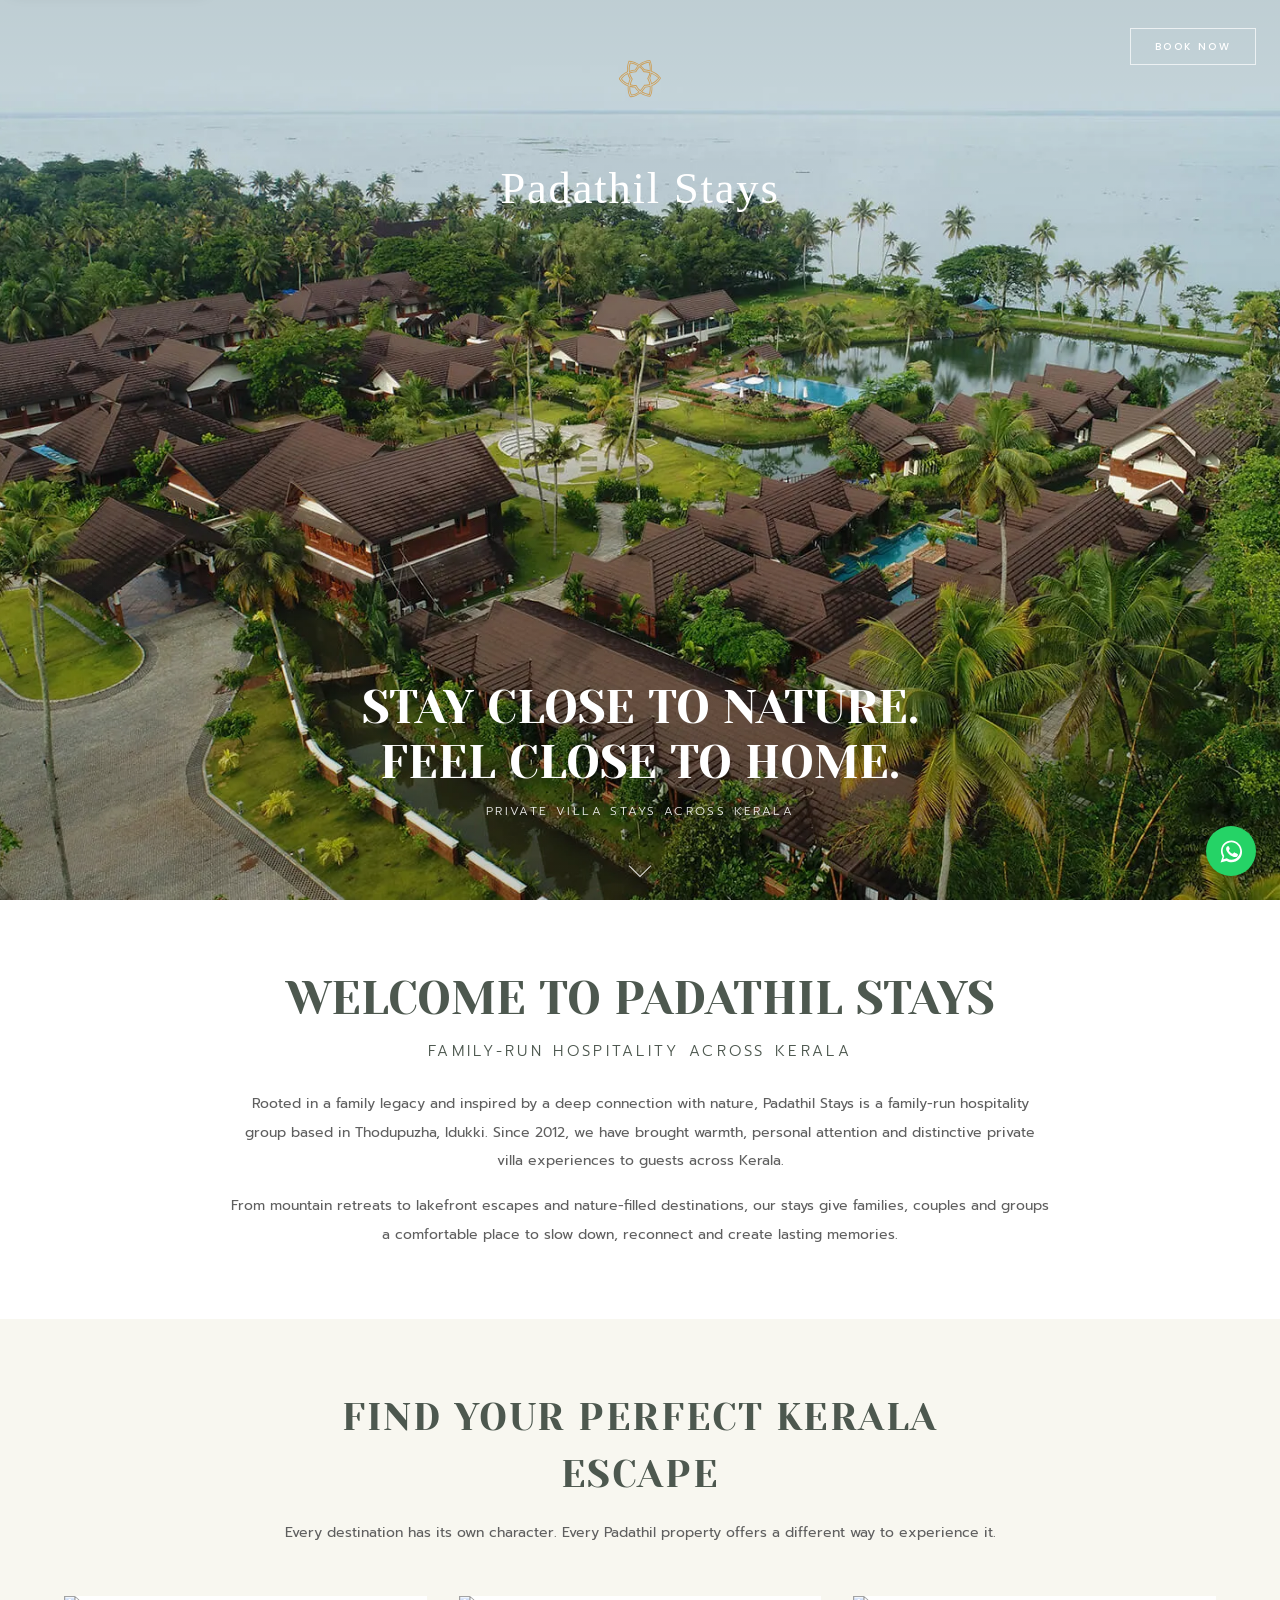
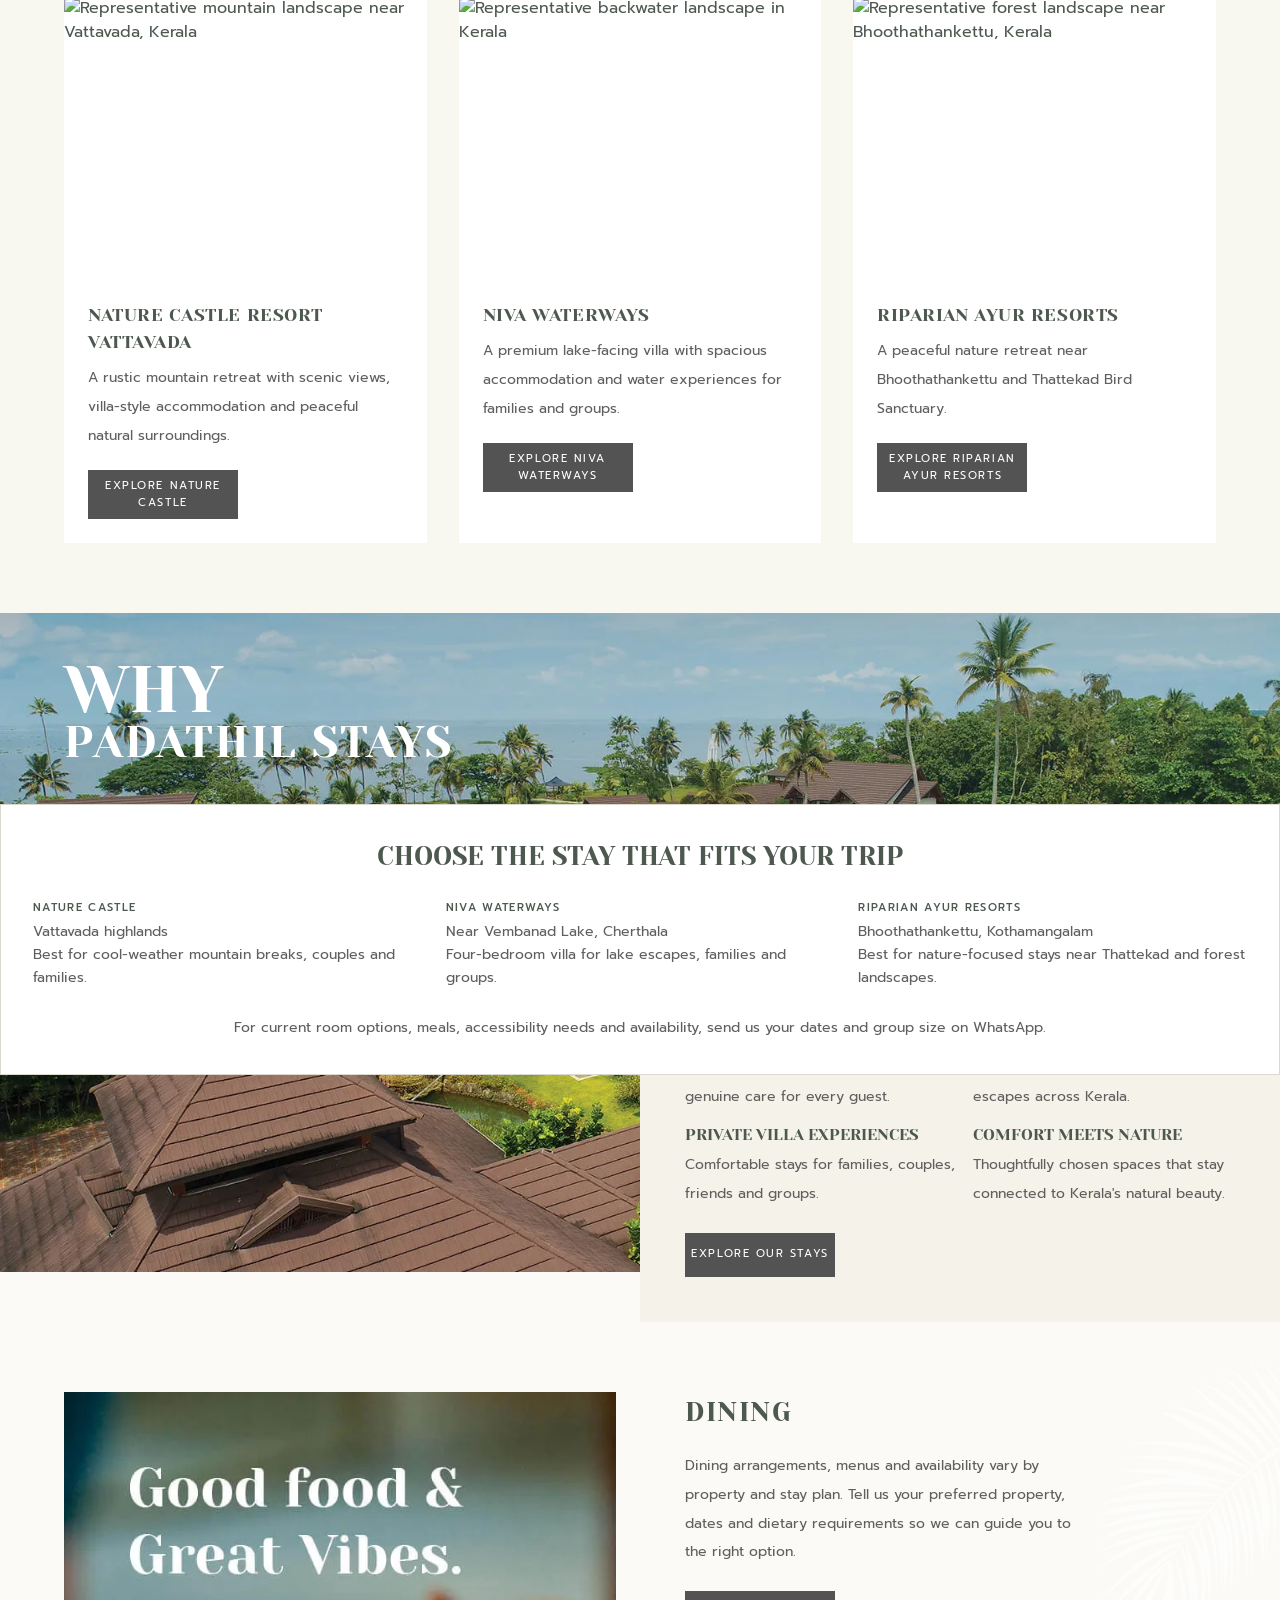
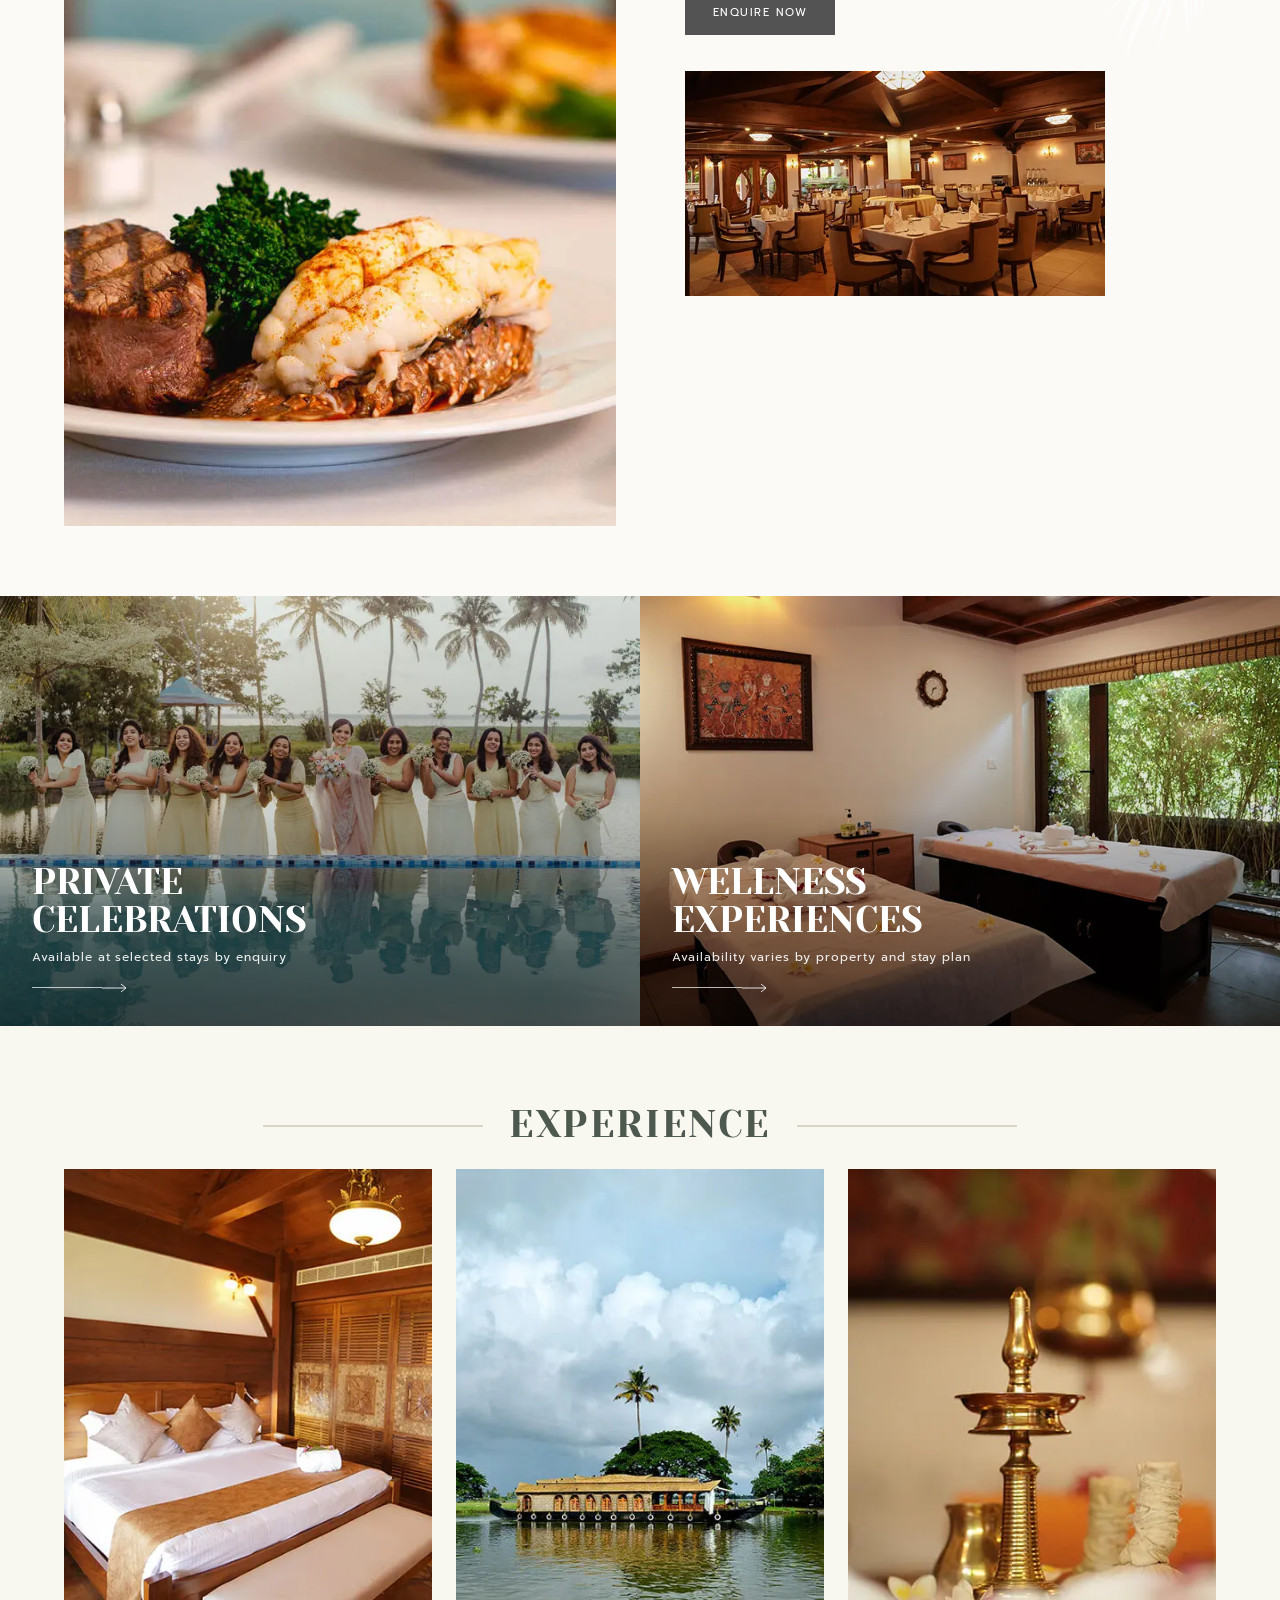
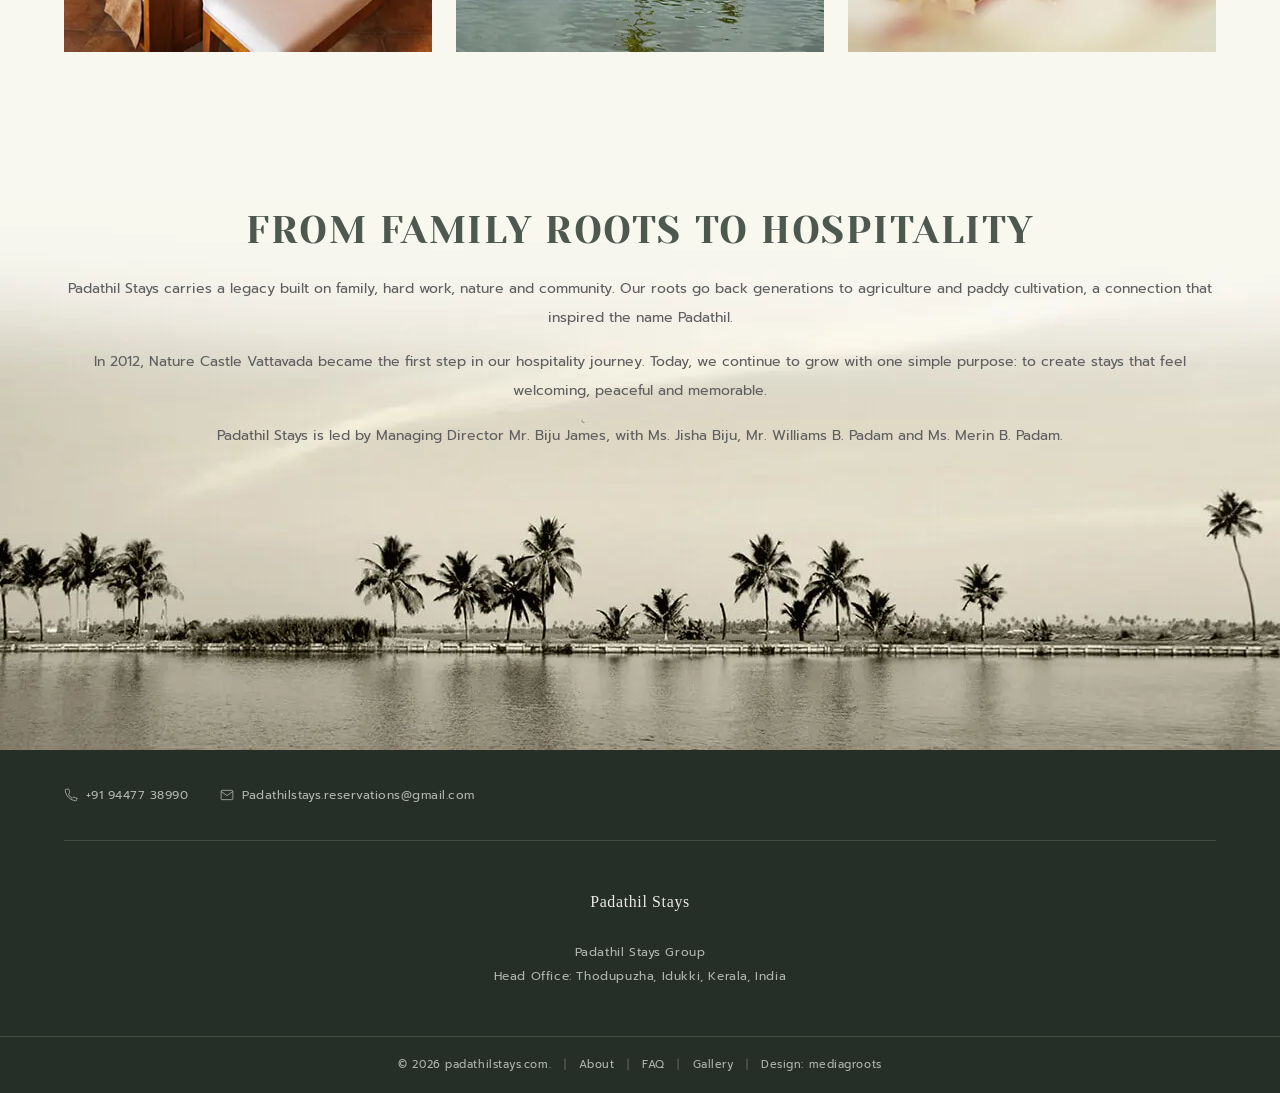
==== index.html @ 41cf88fc "Improve responsive UX and accessibility" ====
<!DOCTYPE html>
<html lang="en-IN">
<head>
<meta charset="UTF-8" />
<meta name="viewport" content="width=device-width, initial-scale=1.0" />
<title>Padathil Stays | Private Villa Stays &amp; Resorts in Kerala</title>
<meta name="description" content="Discover Padathil Stays, a family-run hospitality group offering private villa stays in Vattavada, Vembanad Lake and Bhoothathankettu, Kerala." />
<meta name="robots" content="index, follow" />
<link rel="canonical" href="https://padathilstays.com/" />
<link rel="icon" type="image/svg+xml" href="images/emblem-rotating.svg" />
<meta name="theme-color" content="#4d584f" />
<meta property="og:type" content="website" />
<meta property="og:site_name" content="Padathil Stays" />
<meta property="og:title" content="Padathil Stays | Private Villa Stays &amp; Resorts in Kerala" />
<meta property="og:description" content="Discover family-run private villa stays across Vattavada, Vembanad Lake and Bhoothathankettu, Kerala." />
<meta property="og:url" content="https://padathilstays.com/" />
<meta property="og:image" content="https://padathilstays.com/images/banner/banner-slide.webp" />
<meta name="twitter:card" content="summary_large_image" />
<script type="application/ld+json">
{
  "@context": "https://schema.org",
  "@type": "Organization",
  "name": "Padathil Stays",
  "url": "https://padathilstays.com/",
  "logo": "https://padathilstays.com/images/logo-padathil-stays.svg",
  "description": "A family-run hospitality group offering private villa stays across Kerala.",
  "foundingDate": "2012",
  "telephone": "+91 94477 38990",
  "email": "Padathilstays.reservations@gmail.com",
  "address": {
    "@type": "PostalAddress",
    "addressLocality": "Thodupuzha",
    "addressRegion": "Kerala",
    "addressCountry": "IN"
  }
}
</script>
<link rel="preconnect" href="https://fonts.googleapis.com" />
<link rel="preconnect" href="https://fonts.gstatic.com" crossorigin />
<link href="https://fonts.googleapis.com/css2?family=Poppins:wght@300;400;500&family=Prompt:wght@200;300;400;500&family=Yeseva+One&display=swap" rel="stylesheet" />
<link rel="stylesheet" href="styles.css" />
<link rel="stylesheet" href="site.css" />
<style>
  html { scroll-behavior: smooth; }
  body { font-family: 'Prompt', system-ui, sans-serif; color: #4d584f; -webkit-font-smoothing: antialiased; }
  h1, h2, h3, h4, h5, h6 { font-family: 'Yeseva One', Georgia, serif; color: #4d584f; text-transform: uppercase; font-weight: 400; }
  .wrap { max-width: 1200px; margin: 0 auto; padding-left: 24px; padding-right: 24px; }
  .body-copy { color: #5f5f5f; font-size: 13px; line-height: 2.05; font-weight: 300; }
  .vbtn { display:inline-block; padding:8px 0; width:150px; text-align:center; background:#535353; color:#fff;
          font-size:11px; letter-spacing:.14em; text-transform:uppercase; transition:background .25s ease; }
  .vbtn:hover { background:#8a5518; }

  /* hero scroll cue */
  .scroll-cue { width:16px; height:16px; border-left:1px solid rgba(255,255,255,.85); border-bottom:1px solid rgba(255,255,255,.85);
                transform:rotate(-45deg); animation:cue 2s ease-in-out infinite; }
  @keyframes cue { 0%,100%{transform:translateY(0) rotate(-45deg);opacity:.5} 50%{transform:translateY(6px) rotate(-45deg);opacity:1} }

  /* experience heading rule */
  .exp-title span { position:relative; background:#f8f7f0; padding:0 26px; }
  .exp-title span::before, .exp-title span::after { content:""; position:absolute; top:52%; width:220px; height:2px; background:#d8d4c6; }
  .exp-title span::before { right:100%; }
  .exp-title span::after { left:100%; }

  /* fixed header fade-in on scroll */
  #siteHeader { transition: opacity .5s ease, transform .5s ease; }
  #siteHeader.hidden-top { opacity:0; transform:translateY(-8px); pointer-events:none; }
</style>
</head>
<body>
  <a class="skip-link" href="#main-content">Skip to main content</a>

  <!-- ================= FIXED HEADER (fades in after scroll) ================= -->
  <header id="siteHeader" class="hidden-top fixed top-0 inset-x-0 z-50 bg-white/95 backdrop-blur border-b border-hairline">
    <div class="wrap compact-header flex items-center justify-between h-[70px]">
      <a href="#top" class="flex items-center gap-3">
        <img src="images/emblem-rotating.svg" alt="" aria-hidden="true" class="h-14 w-14" />
        <img src="images/logo-padathil-stays.svg" alt="Padathil Stays" class="h-9 w-auto" />
      </a>
      <nav class="hidden lg:flex items-center gap-9 font-sans text-[11px] font-light tracking-[.22em] uppercase text-nandor" aria-label="Primary navigation">
        <details class="relative stay-menu-toggle">
          <summary class="cursor-pointer hover:text-gold transition-colors">Stay</summary>
          <div class="stay-menu absolute left-0 top-full pt-3">
            <div class="bg-white border border-hairline shadow-lg py-2 w-[220px] normal-case tracking-normal text-[12px]">
              <a href="nature-castle-vattavada.html" class="block px-5 py-2.5 hover:bg-creamalt hover:text-gold transition-colors">Nature Castle Vattavada</a>
              <a href="niva-waterways.html" class="block px-5 py-2.5 hover:bg-creamalt hover:text-gold transition-colors">Niva Waterways</a>
              <a href="riparian-ayur-resorts.html" class="block px-5 py-2.5 hover:bg-creamalt hover:text-gold transition-colors">Riparian Ayur Resorts</a>
            </div>
          </div>
        </details>
        <a href="#dining" class="hover:text-gold transition-colors">Dining</a>
        <a href="experiences.html" class="hover:text-gold transition-colors">Experiences</a>
        <a href="blog.html" class="hover:text-gold transition-colors">Blog</a>
        <a href="about.html" class="hover:text-gold transition-colors">About</a>
        <a href="contact.html" class="hover:text-gold transition-colors">Contact</a>
      </nav>
      <div class="flex items-center gap-3">
        <details class="relative lg:hidden">
          <summary aria-label="Open navigation menu" class="list-none cursor-pointer border border-nandor px-3 py-2 text-nandor [&::-webkit-details-marker]:hidden">
            <svg width="18" height="14" viewBox="0 0 18 14" fill="none" stroke="currentColor" stroke-width="1.5"><path d="M1 1h16M1 7h16M1 13h16"/></svg>
          </summary>
          <nav aria-label="Mobile navigation" class="absolute right-0 top-full mt-2 w-[245px] border border-hairline bg-white p-4 shadow-lg font-sans text-[11px] font-light uppercase tracking-[.16em] text-nandor">
            <a href="#properties" class="block py-2 hover:text-gold">Properties</a>
            <a href="nature-castle-vattavada.html" class="block py-2 normal-case tracking-normal hover:text-gold">Nature Castle Vattavada</a>
            <a href="niva-waterways.html" class="block py-2 normal-case tracking-normal hover:text-gold">Niva Waterways</a>
            <a href="riparian-ayur-resorts.html" class="block py-2 normal-case tracking-normal hover:text-gold">Riparian Ayur Resorts</a>
            <a href="#dining" class="block py-2 hover:text-gold">Dining</a>
            <a href="experiences.html" class="block py-2 hover:text-gold">Experiences</a>
            <a href="blog.html" class="block py-2 hover:text-gold">Blog</a>
            <a href="about.html" class="block py-2 hover:text-gold">About</a>
            <a href="contact.html" class="block py-2 hover:text-gold">Contact</a>
          </nav>
        </details>
        <a href="https://wa.me/919447738990?text=Hello%20Padathil%20Stays%2C%20I%20would%20like%20to%20enquire.%0AProperty%3A%20%0ACheck-in%3A%20%0ACheck-out%3A%20%0AGuests%3A%20%0AQuestions%3A%20" target="_blank" rel="noopener"
           class="font-poppins text-[10px] font-medium tracking-[.18em] uppercase border border-nandor text-nandor px-4 sm:px-6 py-2.5 hover:bg-nandor hover:text-white transition-colors">Book Now</a>
      </div>
    </div>
  </header>

  <main id="main-content">
  <!-- ================= HERO ================= -->
  <section id="top" class="relative h-[100svh] min-h-[620px] w-full overflow-hidden">
    <img src="images/banner/banner-slide.webp" alt="Kerala landscape representing Padathil Stays destinations" width="1920" height="1080" fetchpriority="high" class="absolute inset-0 h-full w-full object-cover" />
    <div class="absolute inset-0 bg-gradient-to-b from-black/10 via-transparent to-black/20"></div>

    <!-- centred logo -->
    <figure class="home-hero-brand absolute left-1/2 -translate-x-1/2 top-[50px] w-[420px] text-center">
      <img src="images/emblem-rotating.svg" alt="" aria-hidden="true" class="mx-auto w-24 h-24" />
      <img src="images/logo-padathil-stays-white.svg" alt="Padathil Stays" class="mx-auto mt-2 w-full h-auto" />
    </figure>

    <!-- top-right book -->
    <a href="https://wa.me/919447738990?text=Hello%20Padathil%20Stays%2C%20I%20would%20like%20to%20enquire.%0AProperty%3A%20%0ACheck-in%3A%20%0ACheck-out%3A%20%0AGuests%3A%20%0AQuestions%3A%20" target="_blank" rel="noopener"
       class="absolute right-6 top-7 font-poppins text-[10px] font-medium tracking-[.24em] uppercase text-white border border-white/70 px-6 py-2.5 hover:bg-white hover:text-nandor transition-colors">Book Now</a>

    <!-- caption -->
    <div class="absolute left-0 bottom-[80px] w-full text-center px-6">
      <h1 class="text-white text-[38px] md:text-[46px] leading-[1.18]">Stay Close to Nature.<br />Feel Close to Home.</h1>
      <p class="mt-3 font-sans text-[12px] font-light uppercase tracking-[.2em] text-white/90">Private Villa Stays Across Kerala</p>
    </div>

    <!-- scroll cue -->
    <a href="#welcome" class="absolute left-1/2 -translate-x-1/2 bottom-[26px] flex flex-col items-center" aria-label="Scroll down">
      <span class="scroll-cue"></span>
    </a>
  </section>

  <!-- floating whatsapp -->
  <a href="https://wa.me/919447738990?text=Hello%20Padathil%20Stays%2C%20I%20would%20like%20to%20enquire.%0AProperty%3A%20%0ACheck-in%3A%20%0ACheck-out%3A%20%0AGuests%3A%20%0AQuestions%3A%20" target="_blank" rel="noopener" aria-label="Chat on WhatsApp"
     class="fixed bottom-6 right-6 z-50 h-[50px] w-[50px] rounded-full bg-[#25D366] shadow-lg flex items-center justify-center hover:scale-105 transition-transform">
    <svg width="27" height="27" viewBox="0 0 32 32" fill="#fff"><path d="M16 3C9 3 3.5 8.5 3.5 15.5c0 2.4.7 4.7 1.9 6.7L3 29l7-1.8c1.9 1 4 1.6 6 1.6 7 0 12.5-5.5 12.5-12.5S23 3 16 3zm0 22.7c-1.8 0-3.6-.5-5.1-1.4l-.4-.2-4.2 1.1 1.1-4-.3-.4a10.2 10.2 0 01-1.6-5.6c0-5.7 4.6-10.3 10.3-10.3S26.3 9.8 26.3 15.5 21.7 25.7 16 25.7zm5.7-7.6c-.3-.2-1.8-.9-2.1-1s-.5-.2-.7.2c-.2.3-.8 1-1 1.2s-.4.2-.7.1c-.3-.2-1.3-.5-2.5-1.5-.9-.8-1.5-1.8-1.7-2.1s0-.5.1-.7l.5-.6c.2-.2.2-.3.3-.6s0-.4 0-.6l-.9-2.2c-.2-.6-.5-.5-.7-.5h-.6c-.2 0-.6.1-.9.4-.3.3-1.2 1.1-1.2 2.8s1.2 3.3 1.4 3.5c.2.3 2.4 3.7 5.9 5.2.8.4 1.5.6 2 .7.8.3 1.6.2 2.2.1.7-.1 2-.8 2.3-1.6.3-.8.3-1.5.2-1.6-.1-.2-.3-.3-.6-.4z"/></svg>
  </a>

  <!-- ================= WELCOME ================= -->
  <section id="welcome" class="bg-white text-center py-[70px]">
    <div class="wrap max-w-[1000px]">
      <h2 class="text-[38px] md:text-[46px] leading-tight">Welcome to Padathil Stays</h2>
      <p class="mt-3 mb-7 font-sans font-light uppercase tracking-[.22em] text-[15px] text-nandor">Family-Run Hospitality Across Kerala</p>
      <p class="body-copy mx-auto max-w-[820px] text-center">
        Rooted in a family legacy and inspired by a deep connection with nature, Padathil Stays is a family-run
        hospitality group based in Thodupuzha, Idukki. Since 2012, we have brought warmth, personal attention and
        distinctive private villa experiences to guests across Kerala.
      </p>
      <p class="body-copy mx-auto mt-4 max-w-[820px] text-center">From mountain retreats to lakefront escapes and nature-filled destinations, our stays give families, couples and groups a comfortable place to slow down, reconnect and create lasting memories.</p>
    </div>
  </section>

  <!-- ================= OUR PROPERTIES ================= -->
  <section id="properties" class="bg-creamalt py-[70px]">
    <div class="wrap">
      <div class="text-center max-w-[720px] mx-auto mb-12">
        <h2 class="text-[30px] md:text-[38px] tracking-[.04em] pb-4">Find Your Perfect Kerala Escape</h2>
        <p class="body-copy">Every destination has its own character. Every Padathil property offers a different way to experience it.</p>
      </div>
      <div class="grid md:grid-cols-3 gap-8">
        <a href="nature-castle-vattavada.html" class="group block bg-white">
          <figure class="overflow-hidden">
            <img src="https://images.unsplash.com/photo-1742107939655-4f8af7484dfa?fm=jpg&q=75&w=900&auto=format&fit=crop" alt="Representative mountain landscape near Vattavada, Kerala" width="900" height="700" loading="lazy" decoding="async" class="w-full aspect-[9/7] object-cover transition-transform duration-700 group-hover:scale-105" />
          </figure>
          <div class="p-6">
            <h3 class="text-[18px] tracking-[.03em] pb-2">Nature Castle Resort Vattavada</h3>
            <p class="body-copy">A rustic mountain retreat with scenic views, villa-style accommodation and peaceful natural surroundings.</p>
            <span class="vbtn mt-5">Explore Nature Castle</span>
          </div>
        </a>
        <a href="niva-waterways.html" class="group block bg-white">
          <figure class="overflow-hidden">
            <img src="https://images.unsplash.com/photo-1785932413547-cdd1159e1f1e?fm=jpg&q=75&w=900&auto=format&fit=crop" alt="Representative backwater landscape in Kerala" width="900" height="700" loading="lazy" decoding="async" class="w-full aspect-[9/7] object-cover transition-transform duration-700 group-hover:scale-105" />
          </figure>
          <div class="p-6">
            <h3 class="text-[18px] tracking-[.03em] pb-2">Niva Waterways</h3>
            <p class="body-copy">A premium lake-facing villa with spacious accommodation and water experiences for families and groups.</p>
            <span class="vbtn mt-5">Explore Niva Waterways</span>
          </div>
        </a>
        <a href="riparian-ayur-resorts.html" class="group block bg-white">
          <figure class="overflow-hidden">
            <img src="https://images.unsplash.com/photo-1642521080342-4de27e5f8005?fm=jpg&q=75&w=900&auto=format&fit=crop" alt="Representative forest landscape near Bhoothathankettu, Kerala" width="900" height="700" loading="lazy" decoding="async" class="w-full aspect-[9/7] object-cover transition-transform duration-700 group-hover:scale-105" />
          </figure>
          <div class="p-6">
            <h3 class="text-[18px] tracking-[.03em] pb-2">Riparian Ayur Resorts</h3>
            <p class="body-copy">A peaceful nature retreat near Bhoothathankettu and Thattekad Bird Sanctuary.</p>
            <span class="vbtn mt-5">Explore Riparian Ayur Resorts</span>
          </div>
        </a>
      </div>
    </div>
  </section>

  <!-- ================= WHY PADATHIL ================= -->
  <section id="why-padathil" class="relative bg-cream pb-[50px]">
    <div class="absolute top-[46px] left-0 w-full z-20">
      <div class="wrap">
        <h2 class="text-white leading-[.95] text-[44px] md:text-[66px]">Why
          <span class="block text-[30px] md:text-[44px] tracking-[.04em]">Padathil Stays</span>
        </h2>
      </div>
      <section class="mt-10 border border-hairline bg-white p-6 md:p-8" aria-labelledby="compare-stays">
        <h3 id="compare-stays" class="text-center text-[22px] md:text-[26px]">Choose the Stay That Fits Your Trip</h3>
        <div class="mt-6 grid gap-6 md:grid-cols-3 property-facts">
          <dl><dt>Nature Castle</dt><dd>Vattavada highlands<br />Best for cool-weather mountain breaks, couples and families.</dd></dl>
          <dl><dt>Niva Waterways</dt><dd>Near Vembanad Lake, Cherthala<br />Four-bedroom villa for lake escapes, families and groups.</dd></dl>
          <dl><dt>Riparian Ayur Resorts</dt><dd>Bhoothathankettu, Kothamangalam<br />Best for nature-focused stays near Thattekad and forest landscapes.</dd></dl>
        </div>
        <p class="body-copy mt-6 text-center">For current room options, meals, accessibility needs and availability, send us your dates and group size on WhatsApp.</p>
      </section>
    </div>

    <figure class="relative">
      <img src="images/hme-stay-bg.webp" alt="Peaceful Kerala landscape at a Padathil Stays property" class="w-full h-[560px] md:h-auto object-cover" />
    </figure>

    <div class="relative md:absolute md:bottom-0 md:right-0 md:w-1/2 bg-panel px-6 md:pl-[45px] md:pr-8 py-[38px] md:py-[45px]">
      <h3 class="text-[24px] md:text-[27px] tracking-[.06em] pb-5">Hospitality That Feels Personal</h3>
      <p class="body-copy">The best stays are defined by how you feel when you arrive, how you are welcomed and the memories you take home.</p>
      <div class="mt-5 grid gap-3 sm:grid-cols-2">
        <div><h4 class="text-[16px]">Family-Run Hospitality</h4><p class="body-copy mt-1">Warmth, personal attention and genuine care for every guest.</p></div>
        <div><h4 class="text-[16px]">Unique Destinations</h4><p class="body-copy mt-1">Highlands, backwaters and nature-filled escapes across Kerala.</p></div>
        <div><h4 class="text-[16px]">Private Villa Experiences</h4><p class="body-copy mt-1">Comfortable stays for families, couples, friends and groups.</p></div>
        <div><h4 class="text-[16px]">Comfort Meets Nature</h4><p class="body-copy mt-1">Thoughtfully chosen spaces that stay connected to Kerala's natural beauty.</p></div>
      </div>
      <a href="#properties" class="vbtn mt-6">Explore Our Stays</a>
    </div>
  </section>

  <!-- ================= DINING ================= -->
  <section id="dining" class="relative bg-cream py-[70px] overflow-hidden">
    <img src="images/hme-dining-leaf.webp" alt="" aria-hidden="true"
         class="hidden lg:block absolute right-0 top-10 w-[190px] opacity-60 pointer-events-none select-none" />
    <div class="wrap">
      <div class="grid lg:grid-cols-2 gap-10 lg:gap-0 items-start">
        <figure class="lg:pr-6">
          <img src="images/hme-dining-th.webp" alt="Good food &amp; great vibes" class="w-full h-auto" />
        </figure>
        <div class="lg:pl-[45px]">
          <div class="lg:pr-[120px]">
            <h3 class="text-[24px] md:text-[27px] tracking-[.06em] pb-5">Dining</h3>
            <p class="body-copy text-left">Dining arrangements, menus and availability vary by property and stay plan. Tell us your preferred property, dates and dietary requirements so we can guide you to the right option.</p>
            <a href="https://wa.me/919447738990?text=Hello%20Padathil%20Stays%2C%20I%20would%20like%20to%20enquire%20about%20dining." target="_blank" rel="noopener" class="vbtn mt-6">enquire now</a>
          </div>
          <img src="images/dining-th.webp" alt="Restaurant interior" class="mt-9 w-full max-w-[420px] h-auto" />
        </div>
      </div>
    </div>
  </section>

  <!-- ================= WEDDING / AYURVEDA ================= -->
  <section class="bg-cream">
    <div class="grid md:grid-cols-2">
      <a href="https://wa.me/919447738990?text=Hello%20Padathil%20Stays%2C%20I%20would%20like%20to%20enquire%20about%20a%20destination%20wedding." target="_blank" rel="noopener" class="group relative block h-[320px] md:h-[430px] overflow-hidden">
        <img src="images/destination-wedding-th.webp" alt="Private celebration in a Kerala setting"
             class="absolute inset-0 h-full w-full object-cover transition-transform duration-700 group-hover:scale-105" />
        <span class="absolute inset-0 bg-gradient-to-t from-black/55 via-black/10 to-transparent"></span>
        <span class="absolute left-0 bottom-0 w-full p-8">
          <span class="block font-display uppercase text-white text-[28px] md:text-[36px] leading-[1.05]">Private<br />Celebrations</span>
          <span class="mt-2 block text-[12px] tracking-[.08em] text-white/90">Available at selected stays by enquiry</span>
          <span class="mt-4 flex items-center text-white/85">
          <span class="h-px w-[70px] bg-white/70"></span>
          <svg width="26" height="12" viewBox="0 0 26 12" fill="none" stroke="currentColor" stroke-width="1"><path d="M0 6h24M24 6l-5-4M24 6l-5 4"/></svg>
        </span>
        </span>
      </a>
      <a href="https://wa.me/919447738990?text=Hello%20Padathil%20Stays%2C%20I%20would%20like%20to%20enquire%20about%20Ayurveda%20and%20wellness." target="_blank" rel="noopener" class="group relative block h-[320px] md:h-[430px] overflow-hidden">
        <img src="images/ayur-wellness-th.webp" alt="Wellness experience in a Kerala setting"
             class="absolute inset-0 h-full w-full object-cover transition-transform duration-700 group-hover:scale-105" />
        <span class="absolute inset-0 bg-gradient-to-t from-black/55 via-black/10 to-transparent"></span>
        <span class="absolute left-0 bottom-0 w-full p-8">
          <span class="block font-display uppercase text-white text-[28px] md:text-[36px] leading-[1.05]">Wellness<br />Experiences</span>
          <span class="mt-2 block text-[12px] tracking-[.08em] text-white/90">Availability varies by property and stay plan</span>
          <span class="mt-4 flex items-center text-white/85">
          <span class="h-px w-[70px] bg-white/70"></span>
          <svg width="26" height="12" viewBox="0 0 26 12" fill="none" stroke="currentColor" stroke-width="1"><path d="M0 6h24M24 6l-5-4M24 6l-5 4"/></svg>
        </span>
        </span>
      </a>
    </div>
  </section>

  <!-- ================= EXPERIENCE ================= -->
  <section id="experience" class="bg-creamalt pt-[70px] overflow-hidden">
    <div class="wrap">
      <h2 class="exp-title text-center text-[30px] md:text-[38px] tracking-[.04em] pb-4"><span>Experience</span></h2>
    </div>
    <div class="wrap mt-8 max-w-[1320px]">
      <div class="grid grid-cols-1 sm:grid-cols-3 gap-4 md:gap-6">
        <figure class="overflow-hidden"><img src="images/exper-1.webp" alt="" class="w-full aspect-[413/542] object-cover" /></figure>
        <figure class="overflow-hidden"><img src="images/exper-2.webp" alt="" class="w-full aspect-[413/542] object-cover" /></figure>
        <figure class="overflow-hidden"><img src="images/exper-3.webp" alt="" class="w-full aspect-[413/542] object-cover" /></figure>
      </div>
    </div>
    <div class="h-[70px]"></div>
  </section>

  <!-- ================= OUR STORY ================= -->
  <section id="our-story" class="bg-creamalt bg-bottom bg-repeat-x pt-[80px] pb-[300px]"
           style="background-image:url('images/hme-kumarakom-bg.webp');">
    <div class="wrap max-w-[800px] text-center">
      <h2 class="text-[30px] md:text-[38px] tracking-[.04em] pb-4">From Family Roots to Hospitality</h2>
      <p class="body-copy text-center">Padathil Stays carries a legacy built on family, hard work, nature and community. Our roots go back generations to agriculture and paddy cultivation, a connection that inspired the name Padathil.</p>
      <p class="body-copy text-center mt-4">In 2012, Nature Castle Vattavada became the first step in our hospitality journey. Today, we continue to grow with one simple purpose: to create stays that feel welcoming, peaceful and memorable.</p>
      <p class="body-copy text-center mt-4">Padathil Stays is led by Managing Director Mr. Biju James, with Ms. Jisha Biju, Mr. Williams B. Padam and Ms. Merin B. Padam.</p>
    </div>
  </section>

  </main>

  <!-- ================= FOOTER ================= -->
  <footer id="footer" class="bg-footerbg text-footertext">
    <div class="wrap max-w-[1140px]">
      <!-- contact row -->
      <div class="py-9 border-b border-footerline flex flex-col md:flex-row items-center justify-between gap-5 text-[12px] tracking-[.04em]">
        <div class="flex flex-wrap items-center justify-center gap-x-8 gap-y-2">
          <a href="tel:+919447738990" class="flex items-center gap-2 hover:text-[#8fae7c] transition-colors">
            <svg width="14" height="14" viewBox="0 0 24 24" fill="none" stroke="currentColor" stroke-width="1.4"><path d="M22 16.9v3a2 2 0 01-2.2 2 19.8 19.8 0 01-8.6-3 19.5 19.5 0 01-6-6 19.8 19.8 0 01-3-8.6A2 2 0 014.1 2h3a2 2 0 012 1.7c.1.9.3 1.8.6 2.6a2 2 0 01-.5 2.1L8 11.5a16 16 0 006 6l1.1-1.1a2 2 0 012.1-.5c.8.3 1.7.5 2.6.6a2 2 0 011.7 2z"/></svg>
            +91 94477 38990
          </a>
          <a href="mailto:Padathilstays.reservations@gmail.com" class="flex items-center gap-2 hover:text-[#8fae7c] transition-colors">
            <svg width="14" height="14" viewBox="0 0 24 24" fill="none" stroke="currentColor" stroke-width="1.4"><rect x="2" y="4" width="20" height="16" rx="1.5"/><path d="M2 6l10 7 10-7"/></svg>
            Padathilstays.reservations@gmail.com
          </a>
        </div>
      </div>

      <!-- logo + address -->
      <div class="py-12 text-center">
        <img src="images/logo-padathil-stays-white.svg" alt="Padathil Stays" class="mx-auto w-[150px] h-auto opacity-90" />
        <p class="mt-6 text-[12px] leading-[2] tracking-[.05em]">
          Padathil Stays Group<br />
          Head Office: Thodupuzha, Idukki, Kerala, India
        </p>
      </div>
    </div>

    <!-- copyright -->
    <div class="border-t border-footerline py-5 text-center text-[11px] tracking-[.05em]">
      <span>&copy; 2026 padathilstays.com.</span>
      <span class="mx-2 opacity-40">|</span>
      <a href="about.html" class="hover:text-[#8fae7c] transition-colors">About</a>
      <span class="mx-2 opacity-40">|</span>
      <a href="faq.html" class="hover:text-[#8fae7c] transition-colors">FAQ</a>
      <span class="mx-2 opacity-40">|</span>
      <a href="gallery.html" class="hover:text-[#8fae7c] transition-colors">Gallery</a>
      <span class="mx-2 opacity-40">|</span>
      <span>Design: <a href="https://mediagroots.com/" target="_blank" rel="noopener" class="hover:text-[#8fae7c] transition-colors">mediagroots</a></span>
    </div>
  </footer>

  <!-- back to top -->
  <button id="toTop" class="fixed bottom-[84px] right-6 z-40 h-[38px] w-[38px] rounded-full bg-nandor text-white flex items-center justify-center opacity-0 pointer-events-none transition-opacity duration-300 hover:bg-gold" aria-label="Back to top">
    <svg width="14" height="14" viewBox="0 0 24 24" fill="none" stroke="currentColor" stroke-width="2"><path d="M6 15l6-6 6 6"/></svg>
  </button>

  <script>
    // fixed header + back-to-top visibility
    const header = document.getElementById('siteHeader');
    const toTop = document.getElementById('toTop');
    const onScroll = () => {
      const y = window.scrollY;
      header.classList.toggle('hidden-top', y < 120);
      toTop.classList.toggle('opacity-0', y < 400);
      toTop.classList.toggle('pointer-events-none', y < 400);
    };
    window.addEventListener('scroll', onScroll, { passive: true });
    onScroll();
    toTop.addEventListener('click', () => window.scrollTo({ top: 0, behavior: 'smooth' }));
  </script>

</body>
</html>
---- styles.css ----
*,:after,:before{--tw-border-spacing-x:0;--tw-border-spacing-y:0;--tw-translate-x:0;--tw-translate-y:0;--tw-rotate:0;--tw-skew-x:0;--tw-skew-y:0;--tw-scale-x:1;--tw-scale-y:1;--tw-pan-x: ;--tw-pan-y: ;--tw-pinch-zoom: ;--tw-scroll-snap-strictness:proximity;--tw-gradient-from-position: ;--tw-gradient-via-position: ;--tw-gradient-to-position: ;--tw-ordinal: ;--tw-slashed-zero: ;--tw-numeric-figure: ;--tw-numeric-spacing: ;--tw-numeric-fraction: ;--tw-ring-inset: ;--tw-ring-offset-width:0px;--tw-ring-offset-color:#fff;--tw-ring-color:rgba(59,130,246,.5);--tw-ring-offset-shadow:0 0 #0000;--tw-ring-shadow:0 0 #0000;--tw-shadow:0 0 #0000;--tw-shadow-colored:0 0 #0000;--tw-blur: ;--tw-brightness: ;--tw-contrast: ;--tw-grayscale: ;--tw-hue-rotate: ;--tw-invert: ;--tw-saturate: ;--tw-sepia: ;--tw-drop-shadow: ;--tw-backdrop-blur: ;--tw-backdrop-brightness: ;--tw-backdrop-contrast: ;--tw-backdrop-grayscale: ;--tw-backdrop-hue-rotate: ;--tw-backdrop-invert: ;--tw-backdrop-opacity: ;--tw-backdrop-saturate: ;--tw-backdrop-sepia: ;--tw-contain-size: ;--tw-contain-layout: ;--tw-contain-paint: ;--tw-contain-style: }::backdrop{--tw-border-spacing-x:0;--tw-border-spacing-y:0;--tw-translate-x:0;--tw-translate-y:0;--tw-rotate:0;--tw-skew-x:0;--tw-skew-y:0;--tw-scale-x:1;--tw-scale-y:1;--tw-pan-x: ;--tw-pan-y: ;--tw-pinch-zoom: ;--tw-scroll-snap-strictness:proximity;--tw-gradient-from-position: ;--tw-gradient-via-position: ;--tw-gradient-to-position: ;--tw-ordinal: ;--tw-slashed-zero: ;--tw-numeric-figure: ;--tw-numeric-spacing: ;--tw-numeric-fraction: ;--tw-ring-inset: ;--tw-ring-offset-width:0px;--tw-ring-offset-color:#fff;--tw-ring-color:rgba(59,130,246,.5);--tw-ring-offset-shadow:0 0 #0000;--tw-ring-shadow:0 0 #0000;--tw-shadow:0 0 #0000;--tw-shadow-colored:0 0 #0000;--tw-blur: ;--tw-brightness: ;--tw-contrast: ;--tw-grayscale: ;--tw-hue-rotate: ;--tw-invert: ;--tw-saturate: ;--tw-sepia: ;--tw-drop-shadow: ;--tw-backdrop-blur: ;--tw-backdrop-brightness: ;--tw-backdrop-contrast: ;--tw-backdrop-grayscale: ;--tw-backdrop-hue-rotate: ;--tw-backdrop-invert: ;--tw-backdrop-opacity: ;--tw-backdrop-saturate: ;--tw-backdrop-sepia: ;--tw-contain-size: ;--tw-contain-layout: ;--tw-contain-paint: ;--tw-contain-style: }/*! tailwindcss v3.4.17 | MIT License | https://tailwindcss.com*/*,:after,:before{box-sizing:border-box;border:0 solid #e5e7eb}:after,:before{--tw-content:""}:host,html{line-height:1.5;-webkit-text-size-adjust:100%;-moz-tab-size:4;-o-tab-size:4;tab-size:4;font-family:Prompt,system-ui,sans-serif;font-feature-settings:normal;font-variation-settings:normal;-webkit-tap-highlight-color:transparent}body{margin:0;line-height:inherit}hr{height:0;color:inherit;border-top-width:1px}abbr:where([title]){-webkit-text-decoration:underline dotted;text-decoration:underline dotted}h1,h2,h3,h4,h5,h6{font-size:inherit;font-weight:inherit}a{color:inherit;text-decoration:inherit}b,strong{font-weight:bolder}code,kbd,pre,samp{font-family:ui-monospace,SFMono-Regular,Menlo,Monaco,Consolas,Liberation Mono,Courier New,monospace;font-feature-settings:normal;font-variation-settings:normal;font-size:1em}small{font-size:80%}sub,sup{font-size:75%;line-height:0;position:relative;vertical-align:baseline}sub{bottom:-.25em}sup{top:-.5em}table{text-indent:0;border-color:inherit;border-collapse:collapse}button,input,optgroup,select,textarea{font-family:inherit;font-feature-settings:inherit;font-variation-settings:inherit;font-size:100%;font-weight:inherit;line-height:inherit;letter-spacing:inherit;color:inherit;margin:0;padding:0}button,select{text-transform:none}button,input:where([type=button]),input:where([type=reset]),input:where([type=submit]){-webkit-appearance:button;background-color:transparent;background-image:none}:-moz-focusring{outline:auto}:-moz-ui-invalid{box-shadow:none}progress{vertical-align:baseline}::-webkit-inner-spin-button,::-webkit-outer-spin-button{height:auto}[type=search]{-webkit-appearance:textfield;outline-offset:-2px}::-webkit-search-decoration{-webkit-appearance:none}::-webkit-file-upload-button{-webkit-appearance:button;font:inherit}summary{display:list-item}blockquote,dd,dl,figure,h1,h2,h3,h4,h5,h6,hr,p,pre{margin:0}fieldset{margin:0}fieldset,legend{padding:0}menu,ol,ul{list-style:none;margin:0;padding:0}dialog{padding:0}textarea{resize:vertical}input::-moz-placeholder,textarea::-moz-placeholder{opacity:1;color:#9ca3af}input::placeholder,textarea::placeholder{opacity:1;color:#9ca3af}[role=button],button{cursor:pointer}:disabled{cursor:default}audio,canvas,embed,iframe,img,object,svg,video{display:block;vertical-align:middle}img,video{max-width:100%;height:auto}[hidden]:where(:not([hidden=until-found])){display:none}.pointer-events-none{pointer-events:none}.fixed{position:fixed}.absolute{position:absolute}.relative{position:relative}.sticky{position:sticky}.inset-0{inset:0}.inset-x-0{left:0;right:0}.bottom-0{bottom:0}.bottom-6{bottom:1.5rem}.bottom-\[26px\]{bottom:26px}.bottom-\[40px\]{bottom:40px}.bottom-\[50px\]{bottom:50px}.bottom-\[80px\]{bottom:80px}.bottom-\[84px\]{bottom:84px}.left-0{left:0}.left-1\/2{left:50%}.right-0{right:0}.right-6{right:1.5rem}.top-0{top:0}.top-10{top:2.5rem}.top-7{top:1.75rem}.top-\[46px\]{top:46px}.top-\[50px\]{top:50px}.top-full{top:100%}.z-20{z-index:20}.z-40{z-index:40}.z-50{z-index:50}.mx-2{margin-left:.5rem;margin-right:.5rem}.mx-auto{margin-left:auto;margin-right:auto}.mb-10{margin-bottom:2.5rem}.mb-12{margin-bottom:3rem}.mb-5{margin-bottom:1.25rem}.mb-7{margin-bottom:1.75rem}.mt-1{margin-top:.25rem}.mt-10{margin-top:2.5rem}.mt-12{margin-top:3rem}.mt-2{margin-top:.5rem}.mt-3{margin-top:.75rem}.mt-4{margin-top:1rem}.mt-5{margin-top:1.25rem}.mt-6{margin-top:1.5rem}.mt-8{margin-top:2rem}.mt-9{margin-top:2.25rem}.block{display:block}.flex{display:flex}.grid{display:grid}.hidden{display:none}.aspect-\[3\/2\]{aspect-ratio:3/2}.aspect-\[4\/5\]{aspect-ratio:4/5}.aspect-\[413\/542\]{aspect-ratio:413/542}.aspect-\[9\/7\]{aspect-ratio:9/7}.h-12{height:3rem}.h-14{height:3.5rem}.h-24{height:6rem}.h-9{height:2.25rem}.h-\[100svh\]{height:100svh}.h-\[320px\]{height:320px}.h-\[38px\]{height:38px}.h-\[50px\]{height:50px}.h-\[50vh\]{height:50vh}.h-\[560px\]{height:560px}.h-\[70px\]{height:70px}.h-\[70vh\]{height:70vh}.h-auto{height:auto}.h-full{height:100%}.h-px{height:1px}.min-h-\[340px\]{min-height:340px}.min-h-\[440px\]{min-height:440px}.min-h-\[620px\]{min-height:620px}.w-12{width:3rem}.w-14{width:3.5rem}.w-24{width:6rem}.w-\[150px\]{width:150px}.w-\[190px\]{width:190px}.w-\[220px\]{width:220px}.w-\[230px\]{width:230px}.w-\[245px\]{width:245px}.w-\[38px\]{width:38px}.w-\[420px\]{width:420px}.w-\[50px\]{width:50px}.w-\[70px\]{width:70px}.w-auto{width:auto}.w-full{width:100%}.max-w-\[1000px\]{max-width:1000px}.max-w-\[1100px\]{max-width:1100px}.max-w-\[1140px\]{max-width:1140px}.max-w-\[1320px\]{max-width:1320px}.max-w-\[420px\]{max-width:420px}.max-w-\[720px\]{max-width:720px}.max-w-\[760px\]{max-width:760px}.max-w-\[780px\]{max-width:780px}.max-w-\[800px\]{max-width:800px}.max-w-\[820px\]{max-width:820px}.max-w-\[850px\]{max-width:850px}.max-w-\[900px\]{max-width:900px}.max-w-\[920px\]{max-width:920px}.grow{flex-grow:1}.-translate-x-1\/2{--tw-translate-x:-50%}.-translate-x-1\/2,.transform{transform:translate(var(--tw-translate-x),var(--tw-translate-y)) rotate(var(--tw-rotate)) skewX(var(--tw-skew-x)) skewY(var(--tw-skew-y)) scaleX(var(--tw-scale-x)) scaleY(var(--tw-scale-y))}.cursor-pointer{cursor:pointer}.select-none{-webkit-user-select:none;-moz-user-select:none;user-select:none}.list-none{list-style-type:none}.grid-cols-1{grid-template-columns:repeat(1,minmax(0,1fr))}.flex-col{flex-direction:column}.flex-wrap{flex-wrap:wrap}.items-start{align-items:flex-start}.items-center{align-items:center}.justify-center{justify-content:center}.justify-between{justify-content:space-between}.gap-10{gap:2.5rem}.gap-2{gap:.5rem}.gap-3{gap:.75rem}.gap-4{gap:1rem}.gap-5{gap:1.25rem}.gap-6{gap:1.5rem}.gap-7{gap:1.75rem}.gap-8{gap:2rem}.gap-9{gap:2.25rem}.gap-x-10{-moz-column-gap:2.5rem;column-gap:2.5rem}.gap-x-8{-moz-column-gap:2rem;column-gap:2rem}.gap-y-2{row-gap:.5rem}.gap-y-3{row-gap:.75rem}.overflow-hidden{overflow:hidden}.whitespace-nowrap{white-space:nowrap}.rounded-full{border-radius:9999px}.border{border-width:1px}.border-b{border-bottom-width:1px}.border-t{border-top-width:1px}.border-footerline{--tw-border-opacity:1;border-color:rgb(67 78 67/var(--tw-border-opacity,1))}.border-hairline{--tw-border-opacity:1;border-color:rgb(219 216 206/var(--tw-border-opacity,1))}.border-nandor{--tw-border-opacity:1;border-color:rgb(77 88 79/var(--tw-border-opacity,1))}.border-white\/70{border-color:hsla(0,0%,100%,.7)}.bg-\[\#25D366\]{--tw-bg-opacity:1;background-color:rgb(37 211 102/var(--tw-bg-opacity,1))}.bg-cream{--tw-bg-opacity:1;background-color:rgb(251 250 247/var(--tw-bg-opacity,1))}.bg-creamalt{--tw-bg-opacity:1;background-color:rgb(248 247 240/var(--tw-bg-opacity,1))}.bg-footerbg{--tw-bg-opacity:1;background-color:rgb(38 47 39/var(--tw-bg-opacity,1))}.bg-nandor{--tw-bg-opacity:1;background-color:rgb(77 88 79/var(--tw-bg-opacity,1))}.bg-panel{--tw-bg-opacity:1;background-color:rgb(245 243 233/var(--tw-bg-opacity,1))}.bg-white{--tw-bg-opacity:1;background-color:rgb(255 255 255/var(--tw-bg-opacity,1))}.bg-white\/70{background-color:hsla(0,0%,100%,.7)}.bg-white\/95{background-color:hsla(0,0%,100%,.95)}.bg-gradient-to-b{background-image:linear-gradient(to bottom,var(--tw-gradient-stops))}.bg-gradient-to-t{background-image:linear-gradient(to top,var(--tw-gradient-stops))}.from-black\/10{--tw-gradient-from:rgba(0,0,0,.1) var(--tw-gradient-from-position);--tw-gradient-to:transparent var(--tw-gradient-to-position);--tw-gradient-stops:var(--tw-gradient-from),var(--tw-gradient-to)}.from-black\/55{--tw-gradient-from:rgba(0,0,0,.55) var(--tw-gradient-from-position);--tw-gradient-to:transparent var(--tw-gradient-to-position);--tw-gradient-stops:var(--tw-gradient-from),var(--tw-gradient-to)}.from-black\/60{--tw-gradient-from:rgba(0,0,0,.6) var(--tw-gradient-from-position);--tw-gradient-to:transparent var(--tw-gradient-to-position);--tw-gradient-stops:var(--tw-gradient-from),var(--tw-gradient-to)}.from-black\/65{--tw-gradient-from:rgba(0,0,0,.65) var(--tw-gradient-from-position);--tw-gradient-to:transparent var(--tw-gradient-to-position);--tw-gradient-stops:var(--tw-gradient-from),var(--tw-gradient-to)}.via-black\/10{--tw-gradient-to:transparent var(--tw-gradient-to-position);--tw-gradient-stops:var(--tw-gradient-from),rgba(0,0,0,.1) var(--tw-gradient-via-position),var(--tw-gradient-to)}.via-black\/15{--tw-gradient-to:transparent var(--tw-gradient-to-position);--tw-gradient-stops:var(--tw-gradient-from),rgba(0,0,0,.15) var(--tw-gradient-via-position),var(--tw-gradient-to)}.via-transparent{--tw-gradient-to:transparent var(--tw-gradient-to-position);--tw-gradient-stops:var(--tw-gradient-from),transparent var(--tw-gradient-via-position),var(--tw-gradient-to)}.to-black\/20{--tw-gradient-to:rgba(0,0,0,.2) var(--tw-gradient-to-position)}.to-transparent{--tw-gradient-to:transparent var(--tw-gradient-to-position)}.bg-bottom{background-position:bottom}.bg-repeat-x{background-repeat:repeat-x}.object-cover{-o-object-fit:cover;object-fit:cover}.p-4{padding:1rem}.p-6{padding:1.5rem}.p-7{padding:1.75rem}.p-8{padding:2rem}.px-3{padding-left:.75rem;padding-right:.75rem}.px-4{padding-left:1rem;padding-right:1rem}.px-5{padding-left:1.25rem;padding-right:1.25rem}.px-6{padding-left:1.5rem;padding-right:1.5rem}.py-10{padding-top:2.5rem;padding-bottom:2.5rem}.py-12{padding-top:3rem;padding-bottom:3rem}.py-14{padding-top:3.5rem;padding-bottom:3.5rem}.py-16{padding-top:4rem;padding-bottom:4rem}.py-2{padding-top:.5rem;padding-bottom:.5rem}.py-2\.5{padding-top:.625rem;padding-bottom:.625rem}.py-20{padding-top:5rem;padding-bottom:5rem}.py-4{padding-top:1rem;padding-bottom:1rem}.py-5{padding-top:1.25rem;padding-bottom:1.25rem}.py-9{padding-top:2.25rem;padding-bottom:2.25rem}.py-\[38px\]{padding-top:38px;padding-bottom:38px}.py-\[50px\]{padding-top:50px;padding-bottom:50px}.py-\[60px\]{padding-top:60px;padding-bottom:60px}.py-\[70px\]{padding-top:70px;padding-bottom:70px}.pb-2{padding-bottom:.5rem}.pb-4{padding-bottom:1rem}.pb-5{padding-bottom:1.25rem}.pb-6{padding-bottom:1.5rem}.pb-8{padding-bottom:2rem}.pb-\[300px\]{padding-bottom:300px}.pb-\[50px\]{padding-bottom:50px}.pt-3{padding-top:.75rem}.pt-8{padding-top:2rem}.pt-\[70px\]{padding-top:70px}.pt-\[80px\]{padding-top:80px}.text-left{text-align:left}.text-center{text-align:center}.font-display{font-family:Yeseva One,Georgia,serif}.font-poppins{font-family:Poppins,sans-serif}.font-sans{font-family:Prompt,system-ui,sans-serif}.text-\[10px\]{font-size:10px}.text-\[11px\]{font-size:11px}.text-\[12px\]{font-size:12px}.text-\[13px\]{font-size:13px}.text-\[14px\]{font-size:14px}.text-\[15px\]{font-size:15px}.text-\[16px\]{font-size:16px}.text-\[17px\]{font-size:17px}.text-\[18px\]{font-size:18px}.text-\[20px\]{font-size:20px}.text-\[22px\]{font-size:22px}.text-\[23px\]{font-size:23px}.text-\[24px\]{font-size:24px}.text-\[26px\]{font-size:26px}.text-\[28px\]{font-size:28px}.text-\[30px\]{font-size:30px}.text-\[34px\]{font-size:34px}.text-\[36px\]{font-size:36px}.text-\[38px\]{font-size:38px}.text-\[44px\]{font-size:44px}.font-light{font-weight:300}.font-medium{font-weight:500}.uppercase{text-transform:uppercase}.normal-case{text-transform:none}.leading-6{line-height:1.5rem}.leading-\[\.95\]{line-height:.95}.leading-\[1\.05\]{line-height:1.05}.leading-\[1\.18\]{line-height:1.18}.leading-\[2\]{line-height:2}.leading-snug{line-height:1.375}.leading-tight{line-height:1.25}.tracking-\[\.02em\]{letter-spacing:.02em}.tracking-\[\.03em\]{letter-spacing:.03em}.tracking-\[\.04em\]{letter-spacing:.04em}.tracking-\[\.05em\]{letter-spacing:.05em}.tracking-\[\.06em\]{letter-spacing:.06em}.tracking-\[\.08em\]{letter-spacing:.08em}.tracking-\[\.14em\]{letter-spacing:.14em}.tracking-\[\.16em\]{letter-spacing:.16em}.tracking-\[\.18em\]{letter-spacing:.18em}.tracking-\[\.22em\]{letter-spacing:.22em}.tracking-\[\.24em\]{letter-spacing:.24em}.tracking-\[\.2em\]{letter-spacing:.2em}.tracking-normal{letter-spacing:0}.text-footertext{--tw-text-opacity:1;color:rgb(174 180 174/var(--tw-text-opacity,1))}.text-gold{--tw-text-opacity:1;color:rgb(138 85 24/var(--tw-text-opacity,1))}.text-greyt{--tw-text-opacity:1;color:rgb(95 95 95/var(--tw-text-opacity,1))}.text-nandor{--tw-text-opacity:1;color:rgb(77 88 79/var(--tw-text-opacity,1))}.text-white{--tw-text-opacity:1;color:rgb(255 255 255/var(--tw-text-opacity,1))}.text-white\/85{color:hsla(0,0%,100%,.85)}.text-white\/90{color:hsla(0,0%,100%,.9)}.underline{text-decoration-line:underline}.underline-offset-4{text-underline-offset:4px}.antialiased{-webkit-font-smoothing:antialiased;-moz-osx-font-smoothing:grayscale}.opacity-0{opacity:0}.opacity-40{opacity:.4}.opacity-60{opacity:.6}.opacity-90{opacity:.9}.shadow-lg{--tw-shadow:0 10px 15px -3px rgba(0,0,0,.1),0 4px 6px -4px rgba(0,0,0,.1);--tw-shadow-colored:0 10px 15px -3px var(--tw-shadow-color),0 4px 6px -4px var(--tw-shadow-color);box-shadow:var(--tw-ring-offset-shadow,0 0 #0000),var(--tw-ring-shadow,0 0 #0000),var(--tw-shadow)}.backdrop-blur{--tw-backdrop-blur:blur(8px);-webkit-backdrop-filter:var(--tw-backdrop-blur) var(--tw-backdrop-brightness) var(--tw-backdrop-contrast) var(--tw-backdrop-grayscale) var(--tw-backdrop-hue-rotate) var(--tw-backdrop-invert) var(--tw-backdrop-opacity) var(--tw-backdrop-saturate) var(--tw-backdrop-sepia);backdrop-filter:var(--tw-backdrop-blur) var(--tw-backdrop-brightness) var(--tw-backdrop-contrast) var(--tw-backdrop-grayscale) var(--tw-backdrop-hue-rotate) var(--tw-backdrop-invert) var(--tw-backdrop-opacity) var(--tw-backdrop-saturate) var(--tw-backdrop-sepia)}.transition{transition-property:color,background-color,border-color,text-decoration-color,fill,stroke,opacity,box-shadow,transform,filter,-webkit-backdrop-filter;transition-property:color,background-color,border-color,text-decoration-color,fill,stroke,opacity,box-shadow,transform,filter,backdrop-filter;transition-property:color,background-color,border-color,text-decoration-color,fill,stroke,opacity,box-shadow,transform,filter,backdrop-filter,-webkit-backdrop-filter;transition-timing-function:cubic-bezier(.4,0,.2,1);transition-duration:.15s}.transition-colors{transition-property:color,background-color,border-color,text-decoration-color,fill,stroke;transition-timing-function:cubic-bezier(.4,0,.2,1);transition-duration:.15s}.transition-opacity{transition-property:opacity;transition-timing-function:cubic-bezier(.4,0,.2,1);transition-duration:.15s}.transition-transform{transition-property:transform;transition-timing-function:cubic-bezier(.4,0,.2,1);transition-duration:.15s}.duration-300{transition-duration:.3s}.duration-700{transition-duration:.7s}.ease-in-out{transition-timing-function:cubic-bezier(.4,0,.2,1)}.hover\:scale-105:hover{--tw-scale-x:1.05;--tw-scale-y:1.05;transform:translate(var(--tw-translate-x),var(--tw-translate-y)) rotate(var(--tw-rotate)) skewX(var(--tw-skew-x)) skewY(var(--tw-skew-y)) scaleX(var(--tw-scale-x)) scaleY(var(--tw-scale-y))}.hover\:bg-creamalt:hover{--tw-bg-opacity:1;background-color:rgb(248 247 240/var(--tw-bg-opacity,1))}.hover\:bg-gold:hover{--tw-bg-opacity:1;background-color:rgb(138 85 24/var(--tw-bg-opacity,1))}.hover\:bg-nandor:hover{--tw-bg-opacity:1;background-color:rgb(77 88 79/var(--tw-bg-opacity,1))}.hover\:bg-white:hover{--tw-bg-opacity:1;background-color:rgb(255 255 255/var(--tw-bg-opacity,1))}.hover\:text-\[\#8fae7c\]:hover{--tw-text-opacity:1;color:rgb(143 174 124/var(--tw-text-opacity,1))}.hover\:text-gold:hover{--tw-text-opacity:1;color:rgb(138 85 24/var(--tw-text-opacity,1))}.hover\:text-nandor:hover{--tw-text-opacity:1;color:rgb(77 88 79/var(--tw-text-opacity,1))}.hover\:text-white:hover{--tw-text-opacity:1;color:rgb(255 255 255/var(--tw-text-opacity,1))}.group:hover .group-hover\:scale-105{--tw-scale-x:1.05;--tw-scale-y:1.05;transform:translate(var(--tw-translate-x),var(--tw-translate-y)) rotate(var(--tw-rotate)) skewX(var(--tw-skew-x)) skewY(var(--tw-skew-y)) scaleX(var(--tw-scale-x)) scaleY(var(--tw-scale-y))}@media (min-width:640px){.sm\:grid-cols-2{grid-template-columns:repeat(2,minmax(0,1fr))}.sm\:grid-cols-3{grid-template-columns:repeat(3,minmax(0,1fr))}.sm\:px-5{padding-left:1.25rem;padding-right:1.25rem}.sm\:px-6{padding-left:1.5rem;padding-right:1.5rem}}@media (min-width:768px){.md\:absolute{position:absolute}.md\:bottom-0{bottom:0}.md\:right-0{right:0}.md\:order-1{order:1}.md\:order-2{order:2}.md\:h-\[430px\]{height:430px}.md\:h-auto{height:auto}.md\:w-1\/2{width:50%}.md\:grid-cols-2{grid-template-columns:repeat(2,minmax(0,1fr))}.md\:grid-cols-3{grid-template-columns:repeat(3,minmax(0,1fr))}.md\:flex-row{flex-direction:row}.md\:gap-14{gap:3.5rem}.md\:gap-6{gap:1.5rem}.md\:p-8{padding:2rem}.md\:py-16{padding-top:4rem;padding-bottom:4rem}.md\:py-20{padding-top:5rem;padding-bottom:5rem}.md\:py-\[45px\]{padding-top:45px;padding-bottom:45px}.md\:pl-\[45px\]{padding-left:45px}.md\:pr-8{padding-right:2rem}.md\:text-\[26px\]{font-size:26px}.md\:text-\[27px\]{font-size:27px}.md\:text-\[30px\]{font-size:30px}.md\:text-\[32px\]{font-size:32px}.md\:text-\[34px\]{font-size:34px}.md\:text-\[36px\]{font-size:36px}.md\:text-\[38px\]{font-size:38px}.md\:text-\[42px\]{font-size:42px}.md\:text-\[44px\]{font-size:44px}.md\:text-\[46px\]{font-size:46px}.md\:text-\[66px\]{font-size:66px}}@media (min-width:1024px){.lg\:block{display:block}.lg\:flex{display:flex}.lg\:hidden{display:none}.lg\:grid-cols-2{grid-template-columns:repeat(2,minmax(0,1fr))}.lg\:grid-cols-3{grid-template-columns:repeat(3,minmax(0,1fr))}.lg\:gap-0{gap:0}.lg\:pl-\[45px\]{padding-left:45px}.lg\:pr-6{padding-right:1.5rem}.lg\:pr-\[120px\]{padding-right:120px}}.\[\&\:\:-webkit-details-marker\]\:hidden::-webkit-details-marker{display:none}
---- site.css ----
/* Shared usability and accessibility refinements for every Padathil Stays page. */
:root {
  --padathil-focus: #8a5518;
  --padathil-body: #5f5f5f;
}

html { scroll-padding-top: 88px; }

.skip-link {
  position: fixed;
  top: 12px;
  left: 12px;
  z-index: 100;
  padding: 10px 14px;
  background: #fff;
  color: #263026;
  box-shadow: 0 4px 18px rgba(0, 0, 0, .18);
  transform: translateY(-160%);
}

.skip-link:focus { transform: translateY(0); }

:focus-visible {
  outline: 3px solid var(--padathil-focus) !important;
  outline-offset: 3px;
}

.body-copy {
  color: var(--padathil-body) !important;
  font-size: 14px !important;
  font-weight: 400 !important;
}

.text-gold,
.hover\:text-gold:hover { color: #8a5518 !important; }

.vbtn {
  min-height: 44px;
  display: inline-flex !important;
  align-items: center;
  justify-content: center;
}

.stay-menu { display: none; }
.stay-menu-toggle[open] .stay-menu { display: block; }
.stay-menu-toggle > summary { list-style: none; }
.stay-menu-toggle > summary::-webkit-details-marker { display: none; }

.property-facts dt {
  color: #4d584f;
  font-size: 11px;
  font-weight: 500;
  letter-spacing: .12em;
  text-transform: uppercase;
}

.property-facts dd { margin-top: 4px; color: var(--padathil-body); font-size: 14px; line-height: 1.65; }

@media (max-width: 420px) {
  .home-hero-brand { width: calc(100% - 48px) !important; }
  header .wrap { padding-left: 16px !important; padding-right: 16px !important; }
  header .wrap > a:first-child { font-size: 17px !important; min-width: 0; }
  header .wrap > a:first-child img { width: 40px !important; height: 40px !important; flex: 0 0 auto; }
  .compact-header { padding-left: 16px !important; padding-right: 16px !important; }
  .compact-header .site-brand { font-size: 17px !important; }
  .compact-header .site-brand img { width: 40px !important; height: 40px !important; }
  .compact-header .vbtn { padding-left: 12px !important; padding-right: 12px !important; letter-spacing: .1em !important; }
}

@media (prefers-reduced-motion: reduce) {
  *, *::before, *::after {
    animation-duration: .01ms !important;
    animation-iteration-count: 1 !important;
    scroll-behavior: auto !important;
    transition-duration: .01ms !important;
  }
}
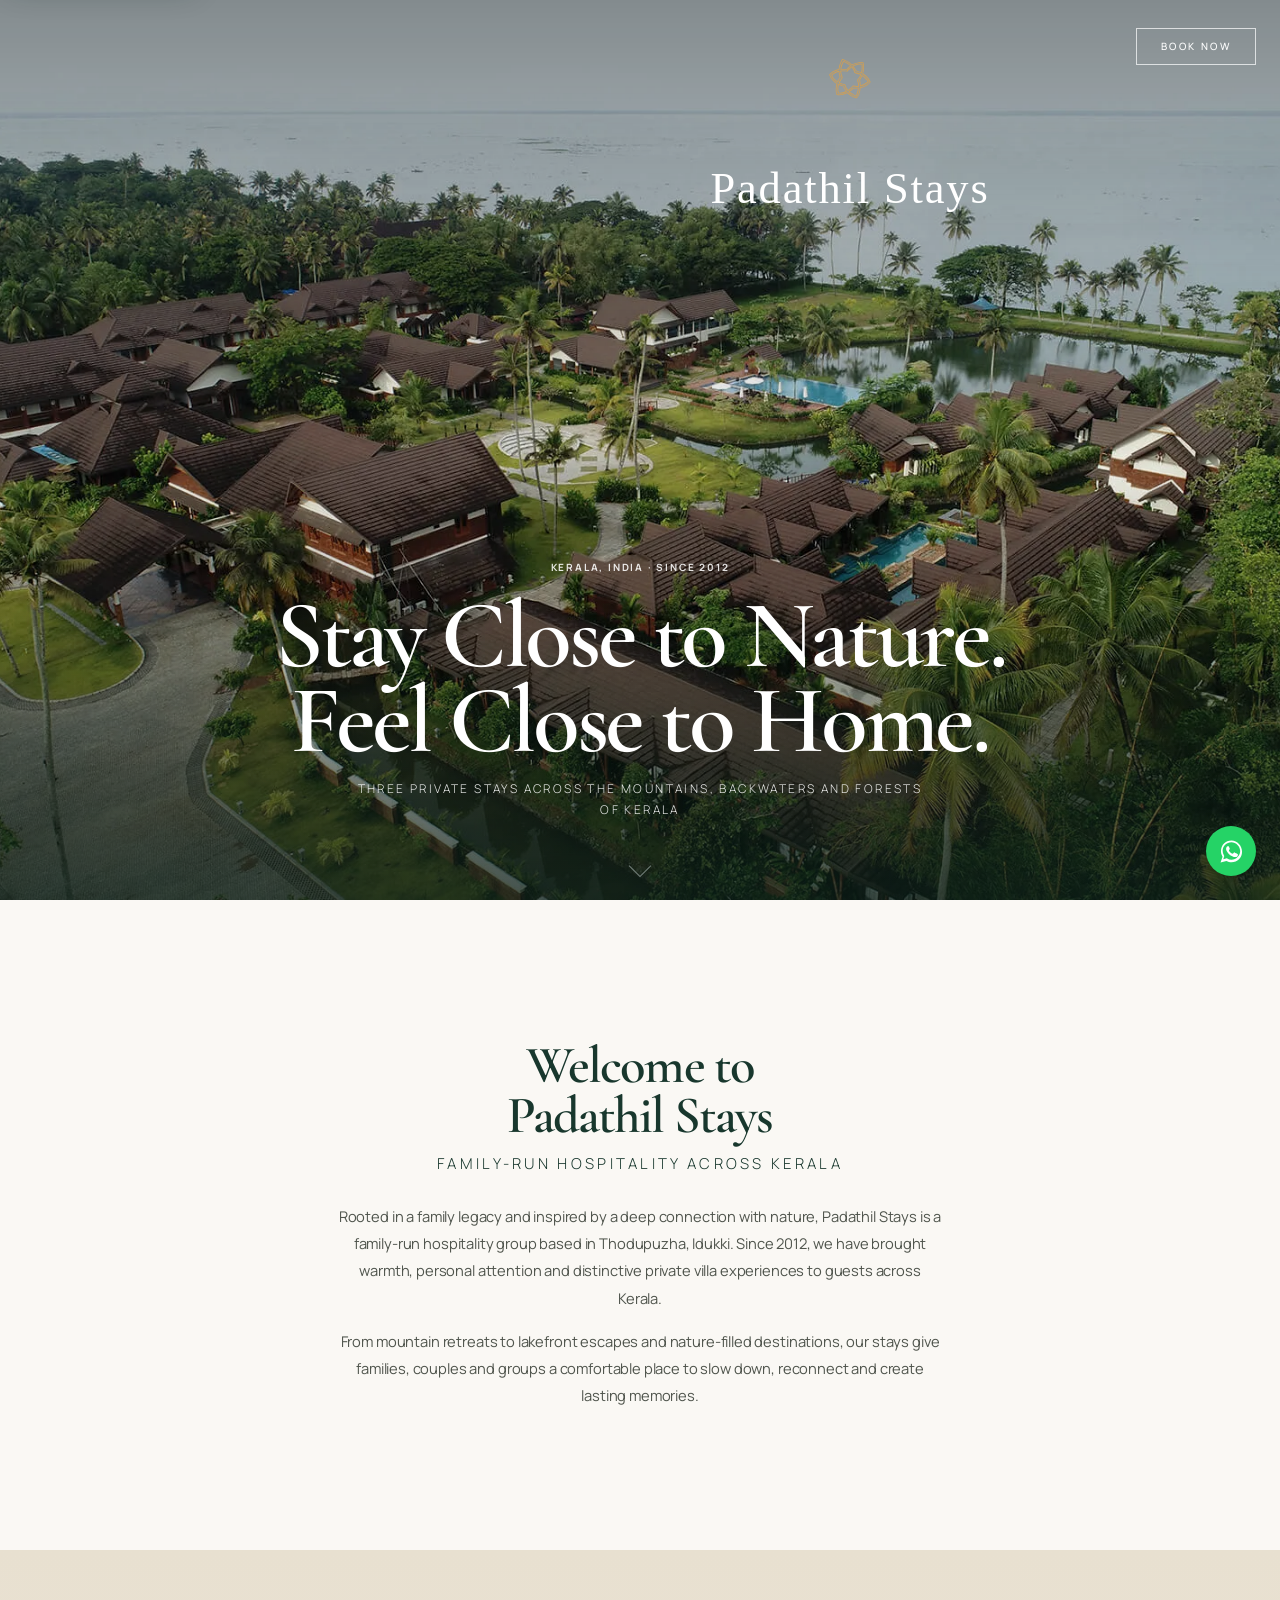
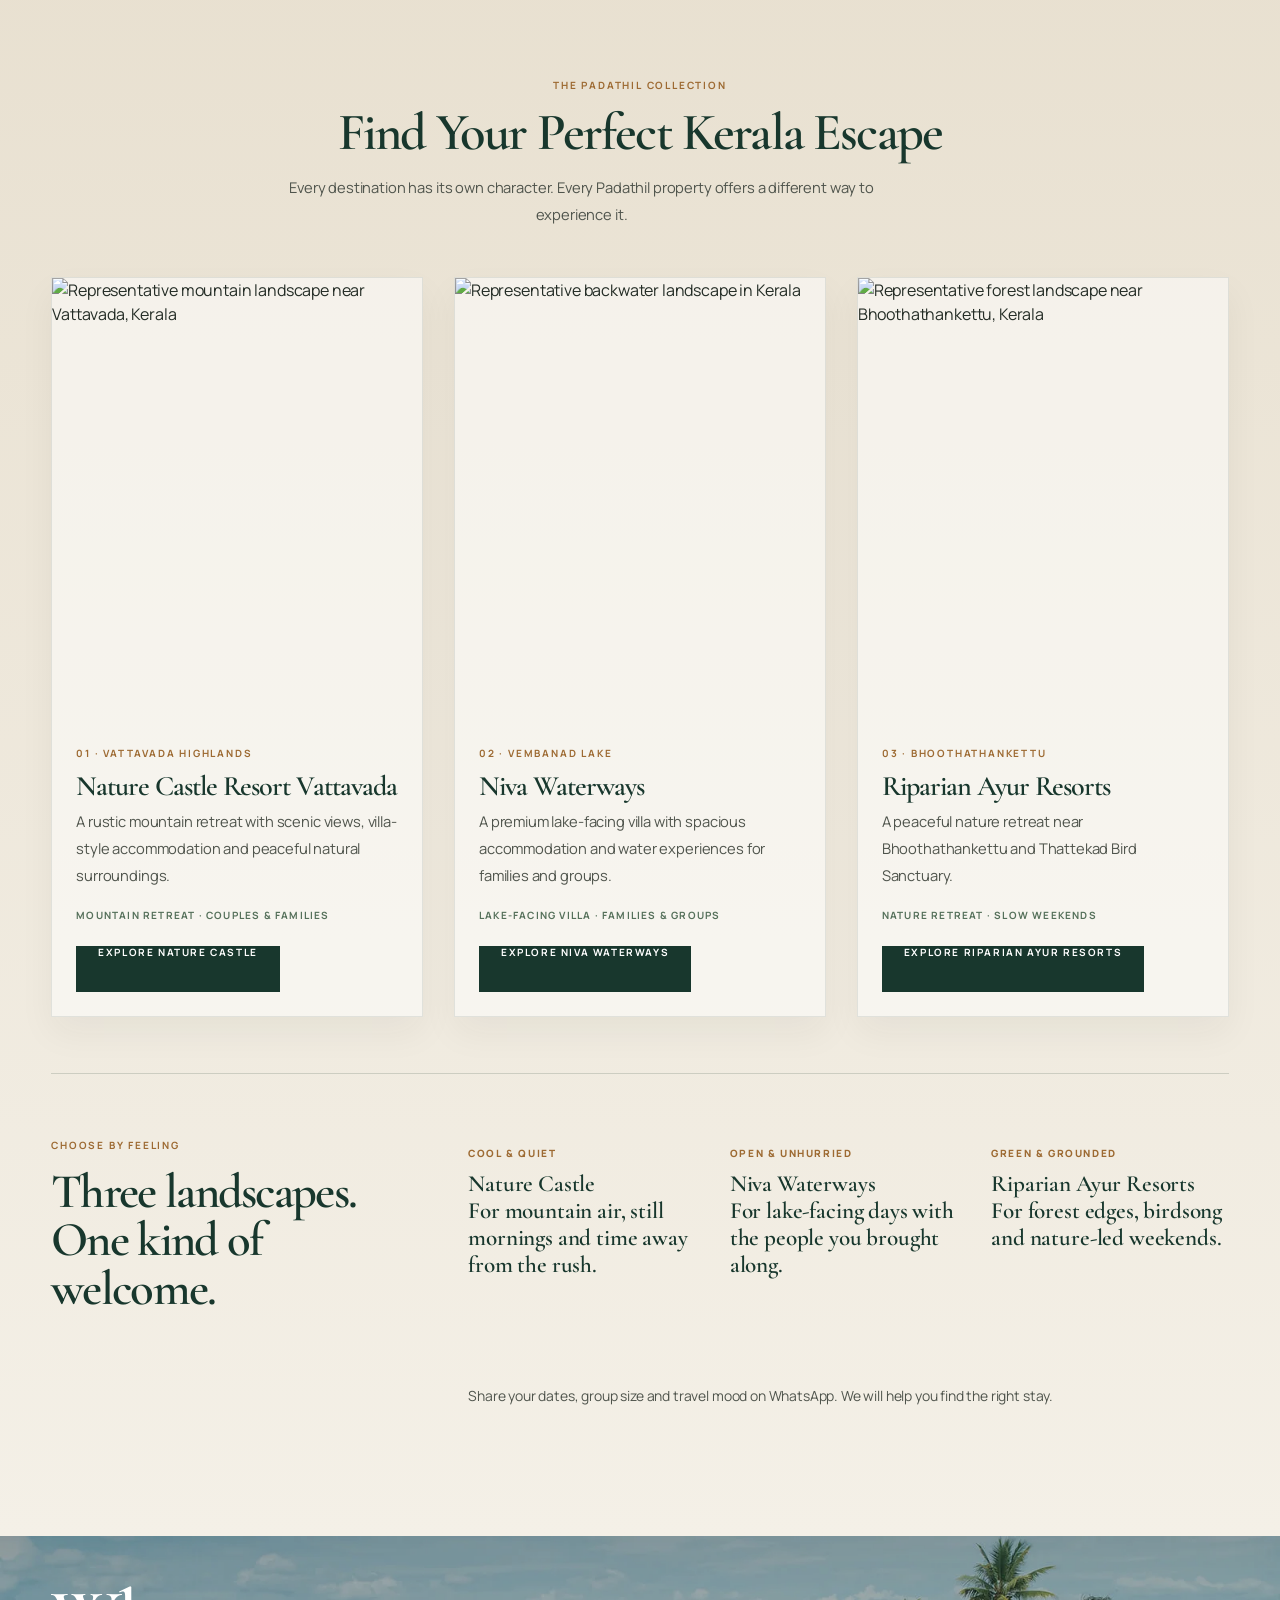
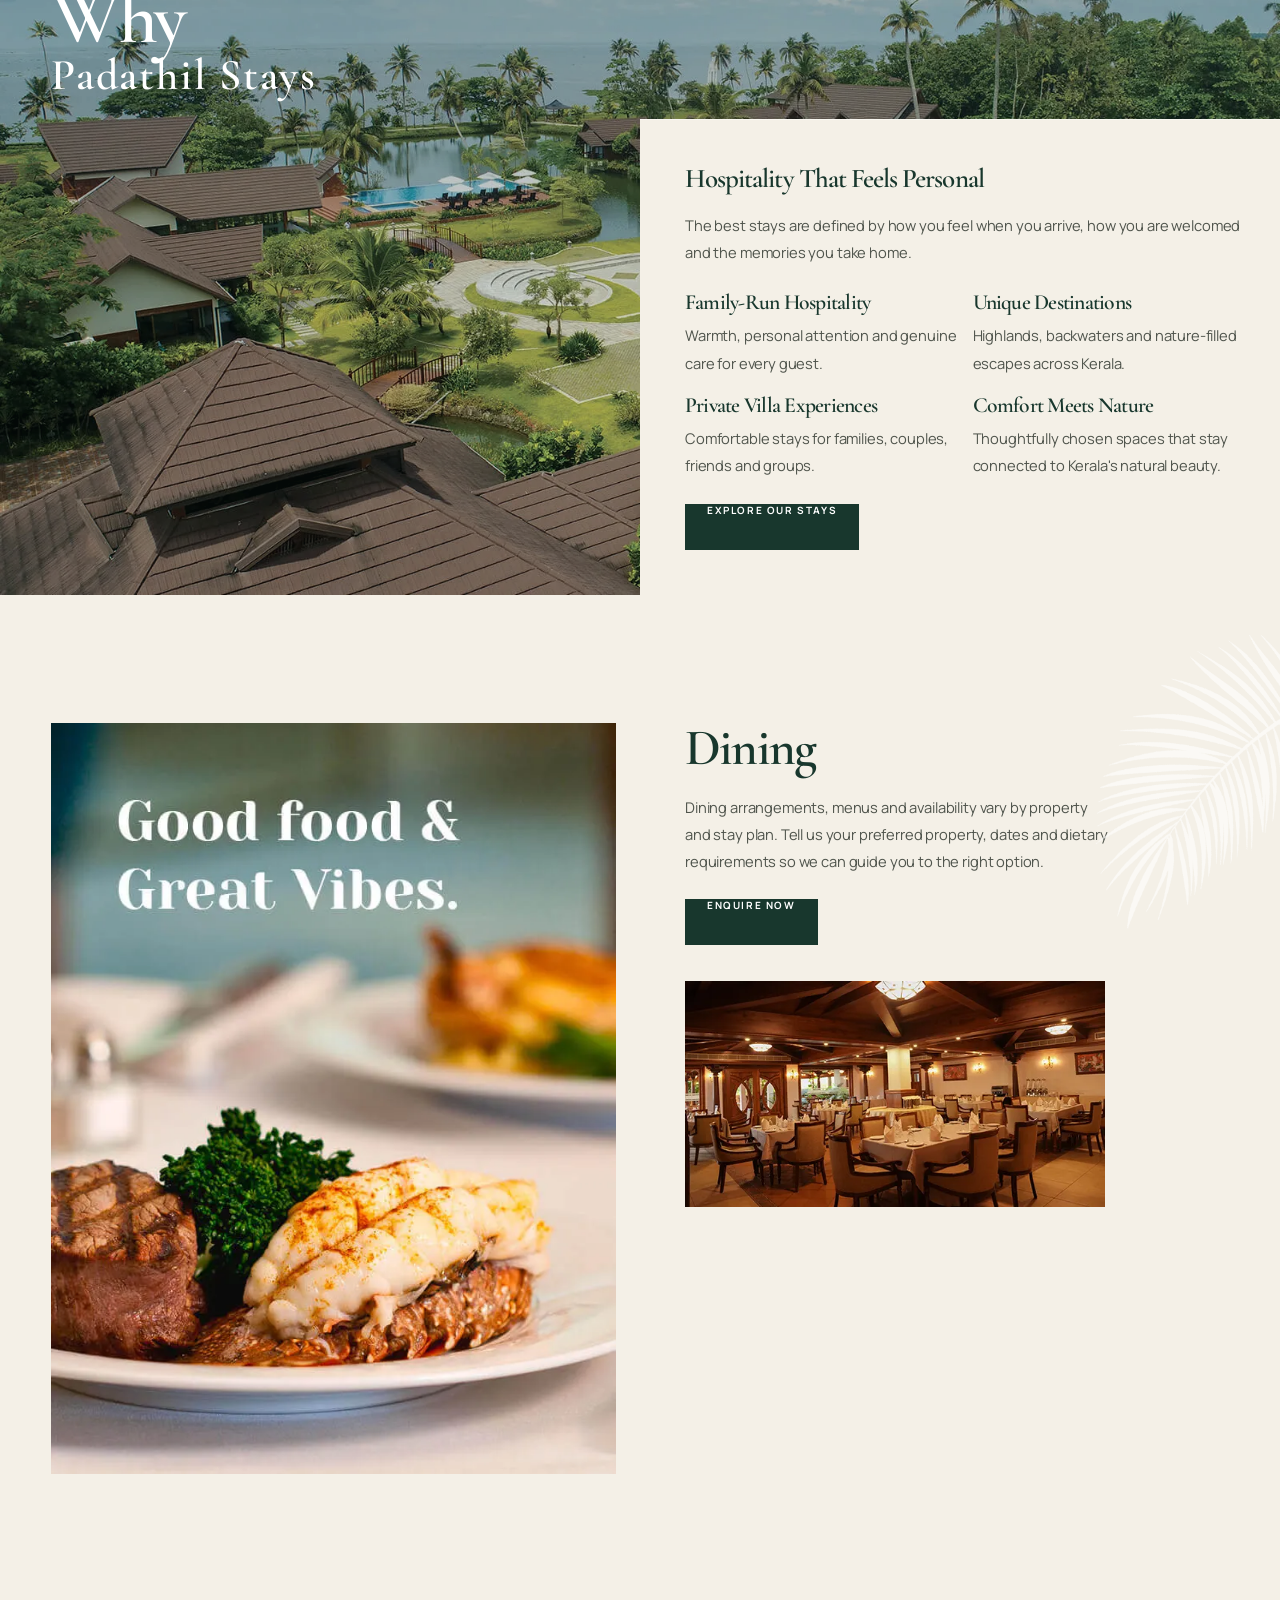
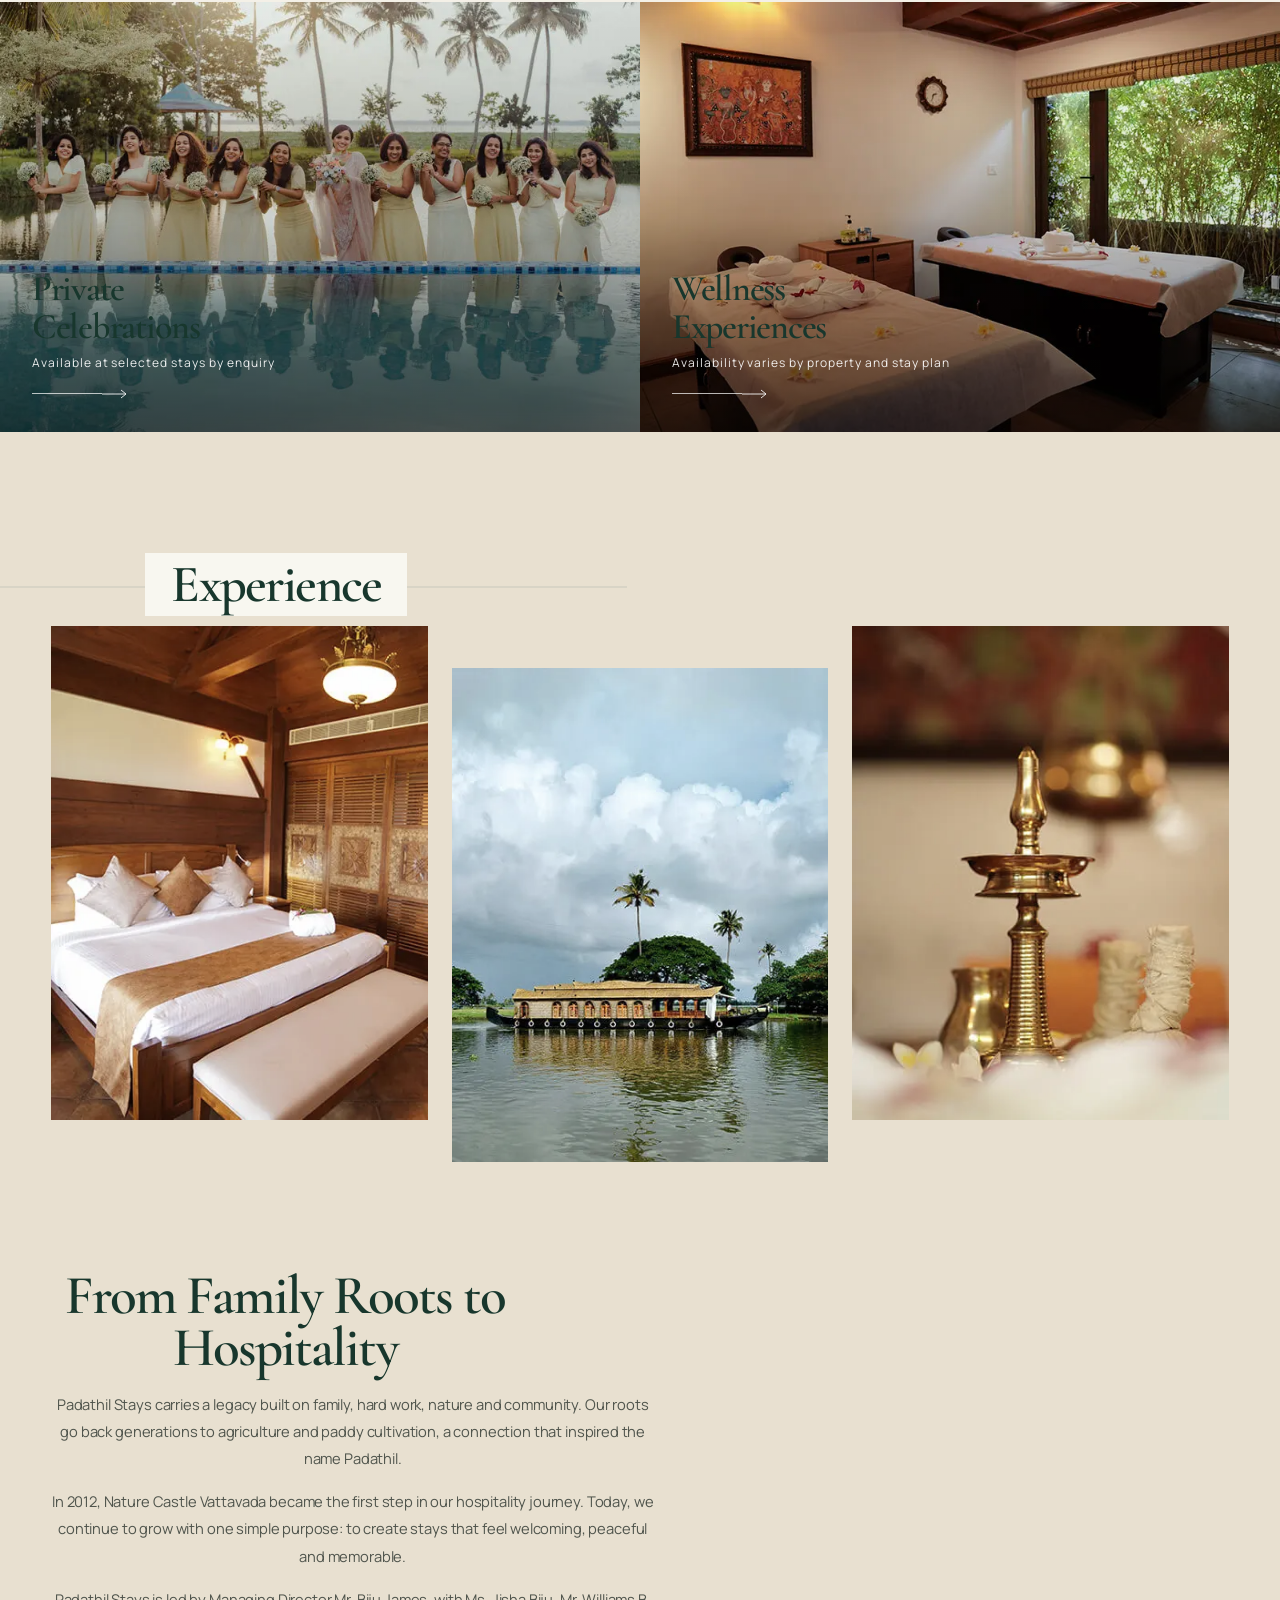
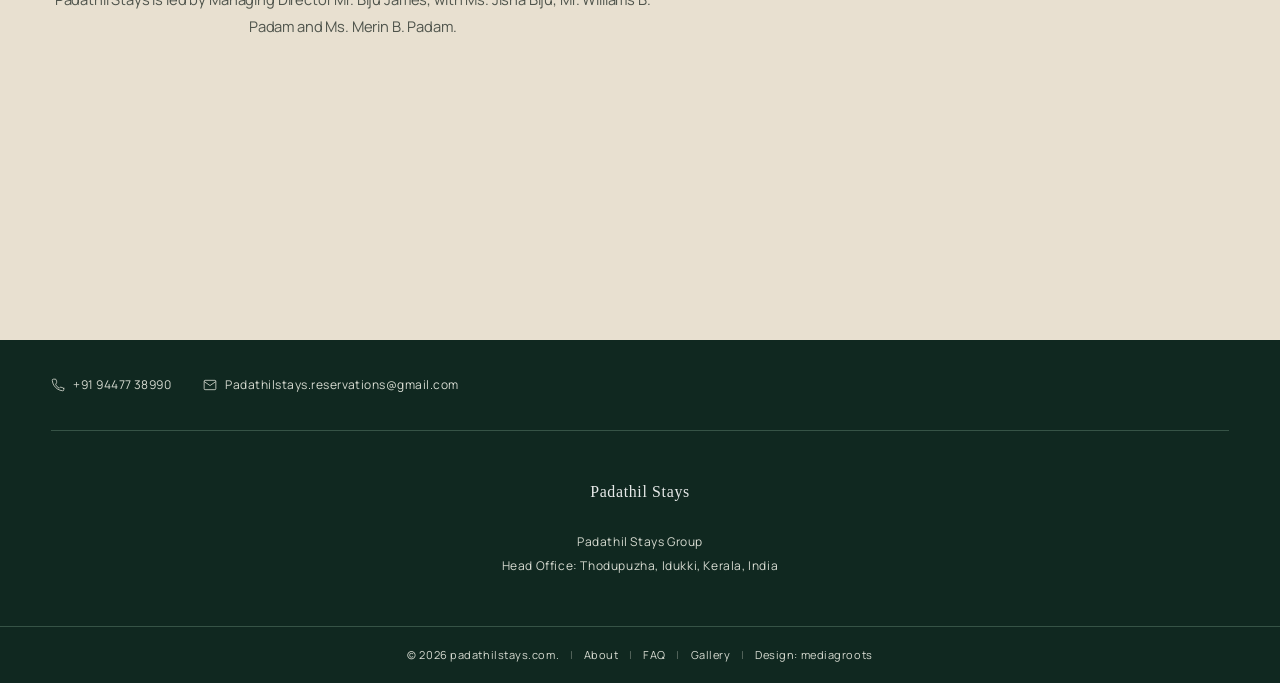
==== commit 1efaa9be: "Fix(UI):Implemented UI design Changes" ====
--- a/index.html
+++ b/index.html
@@ -8,7 +8,7 @@
 <meta name="robots" content="index, follow" />
 <link rel="canonical" href="https://padathilstays.com/" />
 <link rel="icon" type="image/svg+xml" href="images/emblem-rotating.svg" />
-<meta name="theme-color" content="#4d584f" />
+<meta name="theme-color" content="#18372d" />
 <meta property="og:type" content="website" />
 <meta property="og:site_name" content="Padathil Stays" />
 <meta property="og:title" content="Padathil Stays | Private Villa Stays &amp; Resorts in Kerala" />
@@ -37,18 +37,18 @@
 </script>
 <link rel="preconnect" href="https://fonts.googleapis.com" />
 <link rel="preconnect" href="https://fonts.gstatic.com" crossorigin />
-<link href="https://fonts.googleapis.com/css2?family=Poppins:wght@300;400;500&family=Prompt:wght@200;300;400;500&family=Yeseva+One&display=swap" rel="stylesheet" />
+<link href="https://fonts.googleapis.com/css2?family=Cormorant+Garamond:ital,wght@0,400;0,500;0,600;0,700;1,500&family=Manrope:wght@400;500;600;700&display=swap" rel="stylesheet" />
 <link rel="stylesheet" href="styles.css" />
 <link rel="stylesheet" href="site.css" />
 <style>
   html { scroll-behavior: smooth; }
-  body { font-family: 'Prompt', system-ui, sans-serif; color: #4d584f; -webkit-font-smoothing: antialiased; }
-  h1, h2, h3, h4, h5, h6 { font-family: 'Yeseva One', Georgia, serif; color: #4d584f; text-transform: uppercase; font-weight: 400; }
+  body { font-family: 'Prompt', system-ui, sans-serif; color: #18372d; -webkit-font-smoothing: antialiased; }
+  h1, h2, h3, h4, h5, h6 { font-family: 'Yeseva One', Georgia, serif; color: #18372d; text-transform: uppercase; font-weight: 400; }
   .wrap { max-width: 1200px; margin: 0 auto; padding-left: 24px; padding-right: 24px; }
-  .body-copy { color: #5f5f5f; font-size: 13px; line-height: 2.05; font-weight: 300; }
+  .body-copy { color: #4f544c; font-size: 13px; line-height: 2.05; font-weight: 300; }
   .vbtn { display:inline-block; padding:8px 0; width:150px; text-align:center; background:#535353; color:#fff;
           font-size:11px; letter-spacing:.14em; text-transform:uppercase; transition:background .25s ease; }
-  .vbtn:hover { background:#8a5518; }
+  .vbtn:hover { background:#9d6a32; }
 
   /* hero scroll cue */
   .scroll-cue { width:16px; height:16px; border-left:1px solid rgba(255,255,255,.85); border-bottom:1px solid rgba(255,255,255,.85);
@@ -120,7 +120,7 @@
   <!-- ================= HERO ================= -->
   <section id="top" class="relative h-[100svh] min-h-[620px] w-full overflow-hidden">
     <img src="images/banner/banner-slide.webp" alt="Kerala landscape representing Padathil Stays destinations" width="1920" height="1080" fetchpriority="high" class="absolute inset-0 h-full w-full object-cover" />
-    <div class="absolute inset-0 bg-gradient-to-b from-black/10 via-transparent to-black/20"></div>
+    <div class="absolute inset-0 bg-gradient-to-b from-black/40 via-black/5 to-black/45"></div>
 
     <!-- centred logo -->
     <figure class="home-hero-brand absolute left-1/2 -translate-x-1/2 top-[50px] w-[420px] text-center">
@@ -133,9 +133,10 @@
        class="absolute right-6 top-7 font-poppins text-[10px] font-medium tracking-[.24em] uppercase text-white border border-white/70 px-6 py-2.5 hover:bg-white hover:text-nandor transition-colors">Book Now</a>
 
     <!-- caption -->
-    <div class="absolute left-0 bottom-[80px] w-full text-center px-6">
+    <div class="hero-copy absolute left-0 bottom-[80px] w-full text-center px-6">
+      <p class="hero-kicker">Kerala, India · Since 2012</p>
       <h1 class="text-white text-[38px] md:text-[46px] leading-[1.18]">Stay Close to Nature.<br />Feel Close to Home.</h1>
-      <p class="mt-3 font-sans text-[12px] font-light uppercase tracking-[.2em] text-white/90">Private Villa Stays Across Kerala</p>
+      <p class="mt-4 font-sans text-[12px] font-light uppercase tracking-[.2em] text-white/90">Three private stays across the mountains, backwaters and forests of Kerala</p>
     </div>
 
     <!-- scroll cue -->
@@ -168,41 +169,60 @@
   <section id="properties" class="bg-creamalt py-[70px]">
     <div class="wrap">
       <div class="text-center max-w-[720px] mx-auto mb-12">
+        <p class="section-kicker">The Padathil Collection</p>
         <h2 class="text-[30px] md:text-[38px] tracking-[.04em] pb-4">Find Your Perfect Kerala Escape</h2>
         <p class="body-copy">Every destination has its own character. Every Padathil property offers a different way to experience it.</p>
       </div>
       <div class="grid md:grid-cols-3 gap-8">
-        <a href="nature-castle-vattavada.html" class="group block bg-white">
+        <a href="nature-castle-vattavada.html" class="property-card group block bg-white">
           <figure class="overflow-hidden">
             <img src="https://images.unsplash.com/photo-1742107939655-4f8af7484dfa?fm=jpg&q=75&w=900&auto=format&fit=crop" alt="Representative mountain landscape near Vattavada, Kerala" width="900" height="700" loading="lazy" decoding="async" class="w-full aspect-[9/7] object-cover transition-transform duration-700 group-hover:scale-105" />
           </figure>
           <div class="p-6">
+            <span class="property-index">01 · Vattavada Highlands</span>
             <h3 class="text-[18px] tracking-[.03em] pb-2">Nature Castle Resort Vattavada</h3>
             <p class="body-copy">A rustic mountain retreat with scenic views, villa-style accommodation and peaceful natural surroundings.</p>
+            <span class="property-meta">Mountain retreat · Couples &amp; families</span>
             <span class="vbtn mt-5">Explore Nature Castle</span>
           </div>
         </a>
-        <a href="niva-waterways.html" class="group block bg-white">
+        <a href="niva-waterways.html" class="property-card group block bg-white">
           <figure class="overflow-hidden">
             <img src="https://images.unsplash.com/photo-1785932413547-cdd1159e1f1e?fm=jpg&q=75&w=900&auto=format&fit=crop" alt="Representative backwater landscape in Kerala" width="900" height="700" loading="lazy" decoding="async" class="w-full aspect-[9/7] object-cover transition-transform duration-700 group-hover:scale-105" />
           </figure>
           <div class="p-6">
+            <span class="property-index">02 · Vembanad Lake</span>
             <h3 class="text-[18px] tracking-[.03em] pb-2">Niva Waterways</h3>
             <p class="body-copy">A premium lake-facing villa with spacious accommodation and water experiences for families and groups.</p>
+            <span class="property-meta">Lake-facing villa · Families &amp; groups</span>
             <span class="vbtn mt-5">Explore Niva Waterways</span>
           </div>
         </a>
-        <a href="riparian-ayur-resorts.html" class="group block bg-white">
+        <a href="riparian-ayur-resorts.html" class="property-card group block bg-white">
           <figure class="overflow-hidden">
             <img src="https://images.unsplash.com/photo-1642521080342-4de27e5f8005?fm=jpg&q=75&w=900&auto=format&fit=crop" alt="Representative forest landscape near Bhoothathankettu, Kerala" width="900" height="700" loading="lazy" decoding="async" class="w-full aspect-[9/7] object-cover transition-transform duration-700 group-hover:scale-105" />
           </figure>
           <div class="p-6">
+            <span class="property-index">03 · Bhoothathankettu</span>
             <h3 class="text-[18px] tracking-[.03em] pb-2">Riparian Ayur Resorts</h3>
             <p class="body-copy">A peaceful nature retreat near Bhoothathankettu and Thattekad Bird Sanctuary.</p>
+            <span class="property-meta">Nature retreat · Slow weekends</span>
             <span class="vbtn mt-5">Explore Riparian Ayur Resorts</span>
           </div>
         </a>
       </div>
+      <section class="property-compass mt-14" aria-labelledby="compare-stays">
+        <div>
+          <p class="section-kicker">Choose by feeling</p>
+          <h3 id="compare-stays">Three landscapes.<br />One kind of welcome.</h3>
+        </div>
+        <div class="property-facts grid gap-6 md:grid-cols-3">
+          <dl><dt>Cool &amp; quiet</dt><dd>Nature Castle<br />For mountain air, still mornings and time away from the rush.</dd></dl>
+          <dl><dt>Open &amp; unhurried</dt><dd>Niva Waterways<br />For lake-facing days with the people you brought along.</dd></dl>
+          <dl><dt>Green &amp; grounded</dt><dd>Riparian Ayur Resorts<br />For forest edges, birdsong and nature-led weekends.</dd></dl>
+        </div>
+        <p class="property-compass-note">Share your dates, group size and travel mood on WhatsApp. We will help you find the right stay.</p>
+      </section>
     </div>
   </section>
 
@@ -214,15 +234,6 @@
           <span class="block text-[30px] md:text-[44px] tracking-[.04em]">Padathil Stays</span>
         </h2>
       </div>
-      <section class="mt-10 border border-hairline bg-white p-6 md:p-8" aria-labelledby="compare-stays">
-        <h3 id="compare-stays" class="text-center text-[22px] md:text-[26px]">Choose the Stay That Fits Your Trip</h3>
-        <div class="mt-6 grid gap-6 md:grid-cols-3 property-facts">
-          <dl><dt>Nature Castle</dt><dd>Vattavada highlands<br />Best for cool-weather mountain breaks, couples and families.</dd></dl>
-          <dl><dt>Niva Waterways</dt><dd>Near Vembanad Lake, Cherthala<br />Four-bedroom villa for lake escapes, families and groups.</dd></dl>
-          <dl><dt>Riparian Ayur Resorts</dt><dd>Bhoothathankettu, Kothamangalam<br />Best for nature-focused stays near Thattekad and forest landscapes.</dd></dl>
-        </div>
-        <p class="body-copy mt-6 text-center">For current room options, meals, accessibility needs and availability, send us your dates and group size on WhatsApp.</p>
-      </section>
     </div>
 
     <figure class="relative">
--- a/styles.css
+++ b/styles.css
@@ -1 +1 @@
-*,:after,:before{--tw-border-spacing-x:0;--tw-border-spacing-y:0;--tw-translate-x:0;--tw-translate-y:0;--tw-rotate:0;--tw-skew-x:0;--tw-skew-y:0;--tw-scale-x:1;--tw-scale-y:1;--tw-pan-x: ;--tw-pan-y: ;--tw-pinch-zoom: ;--tw-scroll-snap-strictness:proximity;--tw-gradient-from-position: ;--tw-gradient-via-position: ;--tw-gradient-to-position: ;--tw-ordinal: ;--tw-slashed-zero: ;--tw-numeric-figure: ;--tw-numeric-spacing: ;--tw-numeric-fraction: ;--tw-ring-inset: ;--tw-ring-offset-width:0px;--tw-ring-offset-color:#fff;--tw-ring-color:rgba(59,130,246,.5);--tw-ring-offset-shadow:0 0 #0000;--tw-ring-shadow:0 0 #0000;--tw-shadow:0 0 #0000;--tw-shadow-colored:0 0 #0000;--tw-blur: ;--tw-brightness: ;--tw-contrast: ;--tw-grayscale: ;--tw-hue-rotate: ;--tw-invert: ;--tw-saturate: ;--tw-sepia: ;--tw-drop-shadow: ;--tw-backdrop-blur: ;--tw-backdrop-brightness: ;--tw-backdrop-contrast: ;--tw-backdrop-grayscale: ;--tw-backdrop-hue-rotate: ;--tw-backdrop-invert: ;--tw-backdrop-opacity: ;--tw-backdrop-saturate: ;--tw-backdrop-sepia: ;--tw-contain-size: ;--tw-contain-layout: ;--tw-contain-paint: ;--tw-contain-style: }::backdrop{--tw-border-spacing-x:0;--tw-border-spacing-y:0;--tw-translate-x:0;--tw-translate-y:0;--tw-rotate:0;--tw-skew-x:0;--tw-skew-y:0;--tw-scale-x:1;--tw-scale-y:1;--tw-pan-x: ;--tw-pan-y: ;--tw-pinch-zoom: ;--tw-scroll-snap-strictness:proximity;--tw-gradient-from-position: ;--tw-gradient-via-position: ;--tw-gradient-to-position: ;--tw-ordinal: ;--tw-slashed-zero: ;--tw-numeric-figure: ;--tw-numeric-spacing: ;--tw-numeric-fraction: ;--tw-ring-inset: ;--tw-ring-offset-width:0px;--tw-ring-offset-color:#fff;--tw-ring-color:rgba(59,130,246,.5);--tw-ring-offset-shadow:0 0 #0000;--tw-ring-shadow:0 0 #0000;--tw-shadow:0 0 #0000;--tw-shadow-colored:0 0 #0000;--tw-blur: ;--tw-brightness: ;--tw-contrast: ;--tw-grayscale: ;--tw-hue-rotate: ;--tw-invert: ;--tw-saturate: ;--tw-sepia: ;--tw-drop-shadow: ;--tw-backdrop-blur: ;--tw-backdrop-brightness: ;--tw-backdrop-contrast: ;--tw-backdrop-grayscale: ;--tw-backdrop-hue-rotate: ;--tw-backdrop-invert: ;--tw-backdrop-opacity: ;--tw-backdrop-saturate: ;--tw-backdrop-sepia: ;--tw-contain-size: ;--tw-contain-layout: ;--tw-contain-paint: ;--tw-contain-style: }/*! tailwindcss v3.4.17 | MIT License | https://tailwindcss.com*/*,:after,:before{box-sizing:border-box;border:0 solid #e5e7eb}:after,:before{--tw-content:""}:host,html{line-height:1.5;-webkit-text-size-adjust:100%;-moz-tab-size:4;-o-tab-size:4;tab-size:4;font-family:Prompt,system-ui,sans-serif;font-feature-settings:normal;font-variation-settings:normal;-webkit-tap-highlight-color:transparent}body{margin:0;line-height:inherit}hr{height:0;color:inherit;border-top-width:1px}abbr:where([title]){-webkit-text-decoration:underline dotted;text-decoration:underline dotted}h1,h2,h3,h4,h5,h6{font-size:inherit;font-weight:inherit}a{color:inherit;text-decoration:inherit}b,strong{font-weight:bolder}code,kbd,pre,samp{font-family:ui-monospace,SFMono-Regular,Menlo,Monaco,Consolas,Liberation Mono,Courier New,monospace;font-feature-settings:normal;font-variation-settings:normal;font-size:1em}small{font-size:80%}sub,sup{font-size:75%;line-height:0;position:relative;vertical-align:baseline}sub{bottom:-.25em}sup{top:-.5em}table{text-indent:0;border-color:inherit;border-collapse:collapse}button,input,optgroup,select,textarea{font-family:inherit;font-feature-settings:inherit;font-variation-settings:inherit;font-size:100%;font-weight:inherit;line-height:inherit;letter-spacing:inherit;color:inherit;margin:0;padding:0}button,select{text-transform:none}button,input:where([type=button]),input:where([type=reset]),input:where([type=submit]){-webkit-appearance:button;background-color:transparent;background-image:none}:-moz-focusring{outline:auto}:-moz-ui-invalid{box-shadow:none}progress{vertical-align:baseline}::-webkit-inner-spin-button,::-webkit-outer-spin-button{height:auto}[type=search]{-webkit-appearance:textfield;outline-offset:-2px}::-webkit-search-decoration{-webkit-appearance:none}::-webkit-file-upload-button{-webkit-appearance:button;font:inherit}summary{display:list-item}blockquote,dd,dl,figure,h1,h2,h3,h4,h5,h6,hr,p,pre{margin:0}fieldset{margin:0}fieldset,legend{padding:0}menu,ol,ul{list-style:none;margin:0;padding:0}dialog{padding:0}textarea{resize:vertical}input::-moz-placeholder,textarea::-moz-placeholder{opacity:1;color:#9ca3af}input::placeholder,textarea::placeholder{opacity:1;color:#9ca3af}[role=button],button{cursor:pointer}:disabled{cursor:default}audio,canvas,embed,iframe,img,object,svg,video{display:block;vertical-align:middle}img,video{max-width:100%;height:auto}[hidden]:where(:not([hidden=until-found])){display:none}.pointer-events-none{pointer-events:none}.fixed{position:fixed}.absolute{position:absolute}.relative{position:relative}.sticky{position:sticky}.inset-0{inset:0}.inset-x-0{left:0;right:0}.bottom-0{bottom:0}.bottom-6{bottom:1.5rem}.bottom-\[26px\]{bottom:26px}.bottom-\[40px\]{bottom:40px}.bottom-\[50px\]{bottom:50px}.bottom-\[80px\]{bottom:80px}.bottom-\[84px\]{bottom:84px}.left-0{left:0}.left-1\/2{left:50%}.right-0{right:0}.right-6{right:1.5rem}.top-0{top:0}.top-10{top:2.5rem}.top-7{top:1.75rem}.top-\[46px\]{top:46px}.top-\[50px\]{top:50px}.top-full{top:100%}.z-20{z-index:20}.z-40{z-index:40}.z-50{z-index:50}.mx-2{margin-left:.5rem;margin-right:.5rem}.mx-auto{margin-left:auto;margin-right:auto}.mb-10{margin-bottom:2.5rem}.mb-12{margin-bottom:3rem}.mb-5{margin-bottom:1.25rem}.mb-7{margin-bottom:1.75rem}.mt-1{margin-top:.25rem}.mt-10{margin-top:2.5rem}.mt-12{margin-top:3rem}.mt-2{margin-top:.5rem}.mt-3{margin-top:.75rem}.mt-4{margin-top:1rem}.mt-5{margin-top:1.25rem}.mt-6{margin-top:1.5rem}.mt-8{margin-top:2rem}.mt-9{margin-top:2.25rem}.block{display:block}.flex{display:flex}.grid{display:grid}.hidden{display:none}.aspect-\[3\/2\]{aspect-ratio:3/2}.aspect-\[4\/5\]{aspect-ratio:4/5}.aspect-\[413\/542\]{aspect-ratio:413/542}.aspect-\[9\/7\]{aspect-ratio:9/7}.h-12{height:3rem}.h-14{height:3.5rem}.h-24{height:6rem}.h-9{height:2.25rem}.h-\[100svh\]{height:100svh}.h-\[320px\]{height:320px}.h-\[38px\]{height:38px}.h-\[50px\]{height:50px}.h-\[50vh\]{height:50vh}.h-\[560px\]{height:560px}.h-\[70px\]{height:70px}.h-\[70vh\]{height:70vh}.h-auto{height:auto}.h-full{height:100%}.h-px{height:1px}.min-h-\[340px\]{min-height:340px}.min-h-\[440px\]{min-height:440px}.min-h-\[620px\]{min-height:620px}.w-12{width:3rem}.w-14{width:3.5rem}.w-24{width:6rem}.w-\[150px\]{width:150px}.w-\[190px\]{width:190px}.w-\[220px\]{width:220px}.w-\[230px\]{width:230px}.w-\[245px\]{width:245px}.w-\[38px\]{width:38px}.w-\[420px\]{width:420px}.w-\[50px\]{width:50px}.w-\[70px\]{width:70px}.w-auto{width:auto}.w-full{width:100%}.max-w-\[1000px\]{max-width:1000px}.max-w-\[1100px\]{max-width:1100px}.max-w-\[1140px\]{max-width:1140px}.max-w-\[1320px\]{max-width:1320px}.max-w-\[420px\]{max-width:420px}.max-w-\[720px\]{max-width:720px}.max-w-\[760px\]{max-width:760px}.max-w-\[780px\]{max-width:780px}.max-w-\[800px\]{max-width:800px}.max-w-\[820px\]{max-width:820px}.max-w-\[850px\]{max-width:850px}.max-w-\[900px\]{max-width:900px}.max-w-\[920px\]{max-width:920px}.grow{flex-grow:1}.-translate-x-1\/2{--tw-translate-x:-50%}.-translate-x-1\/2,.transform{transform:translate(var(--tw-translate-x),var(--tw-translate-y)) rotate(var(--tw-rotate)) skewX(var(--tw-skew-x)) skewY(var(--tw-skew-y)) scaleX(var(--tw-scale-x)) scaleY(var(--tw-scale-y))}.cursor-pointer{cursor:pointer}.select-none{-webkit-user-select:none;-moz-user-select:none;user-select:none}.list-none{list-style-type:none}.grid-cols-1{grid-template-columns:repeat(1,minmax(0,1fr))}.flex-col{flex-direction:column}.flex-wrap{flex-wrap:wrap}.items-start{align-items:flex-start}.items-center{align-items:center}.justify-center{justify-content:center}.justify-between{justify-content:space-between}.gap-10{gap:2.5rem}.gap-2{gap:.5rem}.gap-3{gap:.75rem}.gap-4{gap:1rem}.gap-5{gap:1.25rem}.gap-6{gap:1.5rem}.gap-7{gap:1.75rem}.gap-8{gap:2rem}.gap-9{gap:2.25rem}.gap-x-10{-moz-column-gap:2.5rem;column-gap:2.5rem}.gap-x-8{-moz-column-gap:2rem;column-gap:2rem}.gap-y-2{row-gap:.5rem}.gap-y-3{row-gap:.75rem}.overflow-hidden{overflow:hidden}.whitespace-nowrap{white-space:nowrap}.rounded-full{border-radius:9999px}.border{border-width:1px}.border-b{border-bottom-width:1px}.border-t{border-top-width:1px}.border-footerline{--tw-border-opacity:1;border-color:rgb(67 78 67/var(--tw-border-opacity,1))}.border-hairline{--tw-border-opacity:1;border-color:rgb(219 216 206/var(--tw-border-opacity,1))}.border-nandor{--tw-border-opacity:1;border-color:rgb(77 88 79/var(--tw-border-opacity,1))}.border-white\/70{border-color:hsla(0,0%,100%,.7)}.bg-\[\#25D366\]{--tw-bg-opacity:1;background-color:rgb(37 211 102/var(--tw-bg-opacity,1))}.bg-cream{--tw-bg-opacity:1;background-color:rgb(251 250 247/var(--tw-bg-opacity,1))}.bg-creamalt{--tw-bg-opacity:1;background-color:rgb(248 247 240/var(--tw-bg-opacity,1))}.bg-footerbg{--tw-bg-opacity:1;background-color:rgb(38 47 39/var(--tw-bg-opacity,1))}.bg-nandor{--tw-bg-opacity:1;background-color:rgb(77 88 79/var(--tw-bg-opacity,1))}.bg-panel{--tw-bg-opacity:1;background-color:rgb(245 243 233/var(--tw-bg-opacity,1))}.bg-white{--tw-bg-opacity:1;background-color:rgb(255 255 255/var(--tw-bg-opacity,1))}.bg-white\/70{background-color:hsla(0,0%,100%,.7)}.bg-white\/95{background-color:hsla(0,0%,100%,.95)}.bg-gradient-to-b{background-image:linear-gradient(to bottom,var(--tw-gradient-stops))}.bg-gradient-to-t{background-image:linear-gradient(to top,var(--tw-gradient-stops))}.from-black\/10{--tw-gradient-from:rgba(0,0,0,.1) var(--tw-gradient-from-position);--tw-gradient-to:transparent var(--tw-gradient-to-position);--tw-gradient-stops:var(--tw-gradient-from),var(--tw-gradient-to)}.from-black\/55{--tw-gradient-from:rgba(0,0,0,.55) var(--tw-gradient-from-position);--tw-gradient-to:transparent var(--tw-gradient-to-position);--tw-gradient-stops:var(--tw-gradient-from),var(--tw-gradient-to)}.from-black\/60{--tw-gradient-from:rgba(0,0,0,.6) var(--tw-gradient-from-position);--tw-gradient-to:transparent var(--tw-gradient-to-position);--tw-gradient-stops:var(--tw-gradient-from),var(--tw-gradient-to)}.from-black\/65{--tw-gradient-from:rgba(0,0,0,.65) var(--tw-gradient-from-position);--tw-gradient-to:transparent var(--tw-gradient-to-position);--tw-gradient-stops:var(--tw-gradient-from),var(--tw-gradient-to)}.via-black\/10{--tw-gradient-to:transparent var(--tw-gradient-to-position);--tw-gradient-stops:var(--tw-gradient-from),rgba(0,0,0,.1) var(--tw-gradient-via-position),var(--tw-gradient-to)}.via-black\/15{--tw-gradient-to:transparent var(--tw-gradient-to-position);--tw-gradient-stops:var(--tw-gradient-from),rgba(0,0,0,.15) var(--tw-gradient-via-position),var(--tw-gradient-to)}.via-transparent{--tw-gradient-to:transparent var(--tw-gradient-to-position);--tw-gradient-stops:var(--tw-gradient-from),transparent var(--tw-gradient-via-position),var(--tw-gradient-to)}.to-black\/20{--tw-gradient-to:rgba(0,0,0,.2) var(--tw-gradient-to-position)}.to-transparent{--tw-gradient-to:transparent var(--tw-gradient-to-position)}.bg-bottom{background-position:bottom}.bg-repeat-x{background-repeat:repeat-x}.object-cover{-o-object-fit:cover;object-fit:cover}.p-4{padding:1rem}.p-6{padding:1.5rem}.p-7{padding:1.75rem}.p-8{padding:2rem}.px-3{padding-left:.75rem;padding-right:.75rem}.px-4{padding-left:1rem;padding-right:1rem}.px-5{padding-left:1.25rem;padding-right:1.25rem}.px-6{padding-left:1.5rem;padding-right:1.5rem}.py-10{padding-top:2.5rem;padding-bottom:2.5rem}.py-12{padding-top:3rem;padding-bottom:3rem}.py-14{padding-top:3.5rem;padding-bottom:3.5rem}.py-16{padding-top:4rem;padding-bottom:4rem}.py-2{padding-top:.5rem;padding-bottom:.5rem}.py-2\.5{padding-top:.625rem;padding-bottom:.625rem}.py-20{padding-top:5rem;padding-bottom:5rem}.py-4{padding-top:1rem;padding-bottom:1rem}.py-5{padding-top:1.25rem;padding-bottom:1.25rem}.py-9{padding-top:2.25rem;padding-bottom:2.25rem}.py-\[38px\]{padding-top:38px;padding-bottom:38px}.py-\[50px\]{padding-top:50px;padding-bottom:50px}.py-\[60px\]{padding-top:60px;padding-bottom:60px}.py-\[70px\]{padding-top:70px;padding-bottom:70px}.pb-2{padding-bottom:.5rem}.pb-4{padding-bottom:1rem}.pb-5{padding-bottom:1.25rem}.pb-6{padding-bottom:1.5rem}.pb-8{padding-bottom:2rem}.pb-\[300px\]{padding-bottom:300px}.pb-\[50px\]{padding-bottom:50px}.pt-3{padding-top:.75rem}.pt-8{padding-top:2rem}.pt-\[70px\]{padding-top:70px}.pt-\[80px\]{padding-top:80px}.text-left{text-align:left}.text-center{text-align:center}.font-display{font-family:Yeseva One,Georgia,serif}.font-poppins{font-family:Poppins,sans-serif}.font-sans{font-family:Prompt,system-ui,sans-serif}.text-\[10px\]{font-size:10px}.text-\[11px\]{font-size:11px}.text-\[12px\]{font-size:12px}.text-\[13px\]{font-size:13px}.text-\[14px\]{font-size:14px}.text-\[15px\]{font-size:15px}.text-\[16px\]{font-size:16px}.text-\[17px\]{font-size:17px}.text-\[18px\]{font-size:18px}.text-\[20px\]{font-size:20px}.text-\[22px\]{font-size:22px}.text-\[23px\]{font-size:23px}.text-\[24px\]{font-size:24px}.text-\[26px\]{font-size:26px}.text-\[28px\]{font-size:28px}.text-\[30px\]{font-size:30px}.text-\[34px\]{font-size:34px}.text-\[36px\]{font-size:36px}.text-\[38px\]{font-size:38px}.text-\[44px\]{font-size:44px}.font-light{font-weight:300}.font-medium{font-weight:500}.uppercase{text-transform:uppercase}.normal-case{text-transform:none}.leading-6{line-height:1.5rem}.leading-\[\.95\]{line-height:.95}.leading-\[1\.05\]{line-height:1.05}.leading-\[1\.18\]{line-height:1.18}.leading-\[2\]{line-height:2}.leading-snug{line-height:1.375}.leading-tight{line-height:1.25}.tracking-\[\.02em\]{letter-spacing:.02em}.tracking-\[\.03em\]{letter-spacing:.03em}.tracking-\[\.04em\]{letter-spacing:.04em}.tracking-\[\.05em\]{letter-spacing:.05em}.tracking-\[\.06em\]{letter-spacing:.06em}.tracking-\[\.08em\]{letter-spacing:.08em}.tracking-\[\.14em\]{letter-spacing:.14em}.tracking-\[\.16em\]{letter-spacing:.16em}.tracking-\[\.18em\]{letter-spacing:.18em}.tracking-\[\.22em\]{letter-spacing:.22em}.tracking-\[\.24em\]{letter-spacing:.24em}.tracking-\[\.2em\]{letter-spacing:.2em}.tracking-normal{letter-spacing:0}.text-footertext{--tw-text-opacity:1;color:rgb(174 180 174/var(--tw-text-opacity,1))}.text-gold{--tw-text-opacity:1;color:rgb(138 85 24/var(--tw-text-opacity,1))}.text-greyt{--tw-text-opacity:1;color:rgb(95 95 95/var(--tw-text-opacity,1))}.text-nandor{--tw-text-opacity:1;color:rgb(77 88 79/var(--tw-text-opacity,1))}.text-white{--tw-text-opacity:1;color:rgb(255 255 255/var(--tw-text-opacity,1))}.text-white\/85{color:hsla(0,0%,100%,.85)}.text-white\/90{color:hsla(0,0%,100%,.9)}.underline{text-decoration-line:underline}.underline-offset-4{text-underline-offset:4px}.antialiased{-webkit-font-smoothing:antialiased;-moz-osx-font-smoothing:grayscale}.opacity-0{opacity:0}.opacity-40{opacity:.4}.opacity-60{opacity:.6}.opacity-90{opacity:.9}.shadow-lg{--tw-shadow:0 10px 15px -3px rgba(0,0,0,.1),0 4px 6px -4px rgba(0,0,0,.1);--tw-shadow-colored:0 10px 15px -3px var(--tw-shadow-color),0 4px 6px -4px var(--tw-shadow-color);box-shadow:var(--tw-ring-offset-shadow,0 0 #0000),var(--tw-ring-shadow,0 0 #0000),var(--tw-shadow)}.backdrop-blur{--tw-backdrop-blur:blur(8px);-webkit-backdrop-filter:var(--tw-backdrop-blur) var(--tw-backdrop-brightness) var(--tw-backdrop-contrast) var(--tw-backdrop-grayscale) var(--tw-backdrop-hue-rotate) var(--tw-backdrop-invert) var(--tw-backdrop-opacity) var(--tw-backdrop-saturate) var(--tw-backdrop-sepia);backdrop-filter:var(--tw-backdrop-blur) var(--tw-backdrop-brightness) var(--tw-backdrop-contrast) var(--tw-backdrop-grayscale) var(--tw-backdrop-hue-rotate) var(--tw-backdrop-invert) var(--tw-backdrop-opacity) var(--tw-backdrop-saturate) var(--tw-backdrop-sepia)}.transition{transition-property:color,background-color,border-color,text-decoration-color,fill,stroke,opacity,box-shadow,transform,filter,-webkit-backdrop-filter;transition-property:color,background-color,border-color,text-decoration-color,fill,stroke,opacity,box-shadow,transform,filter,backdrop-filter;transition-property:color,background-color,border-color,text-decoration-color,fill,stroke,opacity,box-shadow,transform,filter,backdrop-filter,-webkit-backdrop-filter;transition-timing-function:cubic-bezier(.4,0,.2,1);transition-duration:.15s}.transition-colors{transition-property:color,background-color,border-color,text-decoration-color,fill,stroke;transition-timing-function:cubic-bezier(.4,0,.2,1);transition-duration:.15s}.transition-opacity{transition-property:opacity;transition-timing-function:cubic-bezier(.4,0,.2,1);transition-duration:.15s}.transition-transform{transition-property:transform;transition-timing-function:cubic-bezier(.4,0,.2,1);transition-duration:.15s}.duration-300{transition-duration:.3s}.duration-700{transition-duration:.7s}.ease-in-out{transition-timing-function:cubic-bezier(.4,0,.2,1)}.hover\:scale-105:hover{--tw-scale-x:1.05;--tw-scale-y:1.05;transform:translate(var(--tw-translate-x),var(--tw-translate-y)) rotate(var(--tw-rotate)) skewX(var(--tw-skew-x)) skewY(var(--tw-skew-y)) scaleX(var(--tw-scale-x)) scaleY(var(--tw-scale-y))}.hover\:bg-creamalt:hover{--tw-bg-opacity:1;background-color:rgb(248 247 240/var(--tw-bg-opacity,1))}.hover\:bg-gold:hover{--tw-bg-opacity:1;background-color:rgb(138 85 24/var(--tw-bg-opacity,1))}.hover\:bg-nandor:hover{--tw-bg-opacity:1;background-color:rgb(77 88 79/var(--tw-bg-opacity,1))}.hover\:bg-white:hover{--tw-bg-opacity:1;background-color:rgb(255 255 255/var(--tw-bg-opacity,1))}.hover\:text-\[\#8fae7c\]:hover{--tw-text-opacity:1;color:rgb(143 174 124/var(--tw-text-opacity,1))}.hover\:text-gold:hover{--tw-text-opacity:1;color:rgb(138 85 24/var(--tw-text-opacity,1))}.hover\:text-nandor:hover{--tw-text-opacity:1;color:rgb(77 88 79/var(--tw-text-opacity,1))}.hover\:text-white:hover{--tw-text-opacity:1;color:rgb(255 255 255/var(--tw-text-opacity,1))}.group:hover .group-hover\:scale-105{--tw-scale-x:1.05;--tw-scale-y:1.05;transform:translate(var(--tw-translate-x),var(--tw-translate-y)) rotate(var(--tw-rotate)) skewX(var(--tw-skew-x)) skewY(var(--tw-skew-y)) scaleX(var(--tw-scale-x)) scaleY(var(--tw-scale-y))}@media (min-width:640px){.sm\:grid-cols-2{grid-template-columns:repeat(2,minmax(0,1fr))}.sm\:grid-cols-3{grid-template-columns:repeat(3,minmax(0,1fr))}.sm\:px-5{padding-left:1.25rem;padding-right:1.25rem}.sm\:px-6{padding-left:1.5rem;padding-right:1.5rem}}@media (min-width:768px){.md\:absolute{position:absolute}.md\:bottom-0{bottom:0}.md\:right-0{right:0}.md\:order-1{order:1}.md\:order-2{order:2}.md\:h-\[430px\]{height:430px}.md\:h-auto{height:auto}.md\:w-1\/2{width:50%}.md\:grid-cols-2{grid-template-columns:repeat(2,minmax(0,1fr))}.md\:grid-cols-3{grid-template-columns:repeat(3,minmax(0,1fr))}.md\:flex-row{flex-direction:row}.md\:gap-14{gap:3.5rem}.md\:gap-6{gap:1.5rem}.md\:p-8{padding:2rem}.md\:py-16{padding-top:4rem;padding-bottom:4rem}.md\:py-20{padding-top:5rem;padding-bottom:5rem}.md\:py-\[45px\]{padding-top:45px;padding-bottom:45px}.md\:pl-\[45px\]{padding-left:45px}.md\:pr-8{padding-right:2rem}.md\:text-\[26px\]{font-size:26px}.md\:text-\[27px\]{font-size:27px}.md\:text-\[30px\]{font-size:30px}.md\:text-\[32px\]{font-size:32px}.md\:text-\[34px\]{font-size:34px}.md\:text-\[36px\]{font-size:36px}.md\:text-\[38px\]{font-size:38px}.md\:text-\[42px\]{font-size:42px}.md\:text-\[44px\]{font-size:44px}.md\:text-\[46px\]{font-size:46px}.md\:text-\[66px\]{font-size:66px}}@media (min-width:1024px){.lg\:block{display:block}.lg\:flex{display:flex}.lg\:hidden{display:none}.lg\:grid-cols-2{grid-template-columns:repeat(2,minmax(0,1fr))}.lg\:grid-cols-3{grid-template-columns:repeat(3,minmax(0,1fr))}.lg\:gap-0{gap:0}.lg\:pl-\[45px\]{padding-left:45px}.lg\:pr-6{padding-right:1.5rem}.lg\:pr-\[120px\]{padding-right:120px}}.\[\&\:\:-webkit-details-marker\]\:hidden::-webkit-details-marker{display:none}+*,:after,:before{--tw-border-spacing-x:0;--tw-border-spacing-y:0;--tw-translate-x:0;--tw-translate-y:0;--tw-rotate:0;--tw-skew-x:0;--tw-skew-y:0;--tw-scale-x:1;--tw-scale-y:1;--tw-pan-x: ;--tw-pan-y: ;--tw-pinch-zoom: ;--tw-scroll-snap-strictness:proximity;--tw-gradient-from-position: ;--tw-gradient-via-position: ;--tw-gradient-to-position: ;--tw-ordinal: ;--tw-slashed-zero: ;--tw-numeric-figure: ;--tw-numeric-spacing: ;--tw-numeric-fraction: ;--tw-ring-inset: ;--tw-ring-offset-width:0px;--tw-ring-offset-color:#fff;--tw-ring-color:rgba(59,130,246,.5);--tw-ring-offset-shadow:0 0 #0000;--tw-ring-shadow:0 0 #0000;--tw-shadow:0 0 #0000;--tw-shadow-colored:0 0 #0000;--tw-blur: ;--tw-brightness: ;--tw-contrast: ;--tw-grayscale: ;--tw-hue-rotate: ;--tw-invert: ;--tw-saturate: ;--tw-sepia: ;--tw-drop-shadow: ;--tw-backdrop-blur: ;--tw-backdrop-brightness: ;--tw-backdrop-contrast: ;--tw-backdrop-grayscale: ;--tw-backdrop-hue-rotate: ;--tw-backdrop-invert: ;--tw-backdrop-opacity: ;--tw-backdrop-saturate: ;--tw-backdrop-sepia: ;--tw-contain-size: ;--tw-contain-layout: ;--tw-contain-paint: ;--tw-contain-style: }::backdrop{--tw-border-spacing-x:0;--tw-border-spacing-y:0;--tw-translate-x:0;--tw-translate-y:0;--tw-rotate:0;--tw-skew-x:0;--tw-skew-y:0;--tw-scale-x:1;--tw-scale-y:1;--tw-pan-x: ;--tw-pan-y: ;--tw-pinch-zoom: ;--tw-scroll-snap-strictness:proximity;--tw-gradient-from-position: ;--tw-gradient-via-position: ;--tw-gradient-to-position: ;--tw-ordinal: ;--tw-slashed-zero: ;--tw-numeric-figure: ;--tw-numeric-spacing: ;--tw-numeric-fraction: ;--tw-ring-inset: ;--tw-ring-offset-width:0px;--tw-ring-offset-color:#fff;--tw-ring-color:rgba(59,130,246,.5);--tw-ring-offset-shadow:0 0 #0000;--tw-ring-shadow:0 0 #0000;--tw-shadow:0 0 #0000;--tw-shadow-colored:0 0 #0000;--tw-blur: ;--tw-brightness: ;--tw-contrast: ;--tw-grayscale: ;--tw-hue-rotate: ;--tw-invert: ;--tw-saturate: ;--tw-sepia: ;--tw-drop-shadow: ;--tw-backdrop-blur: ;--tw-backdrop-brightness: ;--tw-backdrop-contrast: ;--tw-backdrop-grayscale: ;--tw-backdrop-hue-rotate: ;--tw-backdrop-invert: ;--tw-backdrop-opacity: ;--tw-backdrop-saturate: ;--tw-backdrop-sepia: ;--tw-contain-size: ;--tw-contain-layout: ;--tw-contain-paint: ;--tw-contain-style: }/*! tailwindcss v3.4.17 | MIT License | https://tailwindcss.com*/*,:after,:before{box-sizing:border-box;border:0 solid #e5e7eb}:after,:before{--tw-content:""}:host,html{line-height:1.5;-webkit-text-size-adjust:100%;-moz-tab-size:4;-o-tab-size:4;tab-size:4;font-family:Manrope,system-ui,sans-serif;font-feature-settings:normal;font-variation-settings:normal;-webkit-tap-highlight-color:transparent}body{margin:0;line-height:inherit}hr{height:0;color:inherit;border-top-width:1px}abbr:where([title]){-webkit-text-decoration:underline dotted;text-decoration:underline dotted}h1,h2,h3,h4,h5,h6{font-size:inherit;font-weight:inherit}a{color:inherit;text-decoration:inherit}b,strong{font-weight:bolder}code,kbd,pre,samp{font-family:ui-monospace,SFMono-Regular,Menlo,Monaco,Consolas,Liberation Mono,Courier New,monospace;font-feature-settings:normal;font-variation-settings:normal;font-size:1em}small{font-size:80%}sub,sup{font-size:75%;line-height:0;position:relative;vertical-align:baseline}sub{bottom:-.25em}sup{top:-.5em}table{text-indent:0;border-color:inherit;border-collapse:collapse}button,input,optgroup,select,textarea{font-family:inherit;font-feature-settings:inherit;font-variation-settings:inherit;font-size:100%;font-weight:inherit;line-height:inherit;letter-spacing:inherit;color:inherit;margin:0;padding:0}button,select{text-transform:none}button,input:where([type=button]),input:where([type=reset]),input:where([type=submit]){-webkit-appearance:button;background-color:transparent;background-image:none}:-moz-focusring{outline:auto}:-moz-ui-invalid{box-shadow:none}progress{vertical-align:baseline}::-webkit-inner-spin-button,::-webkit-outer-spin-button{height:auto}[type=search]{-webkit-appearance:textfield;outline-offset:-2px}::-webkit-search-decoration{-webkit-appearance:none}::-webkit-file-upload-button{-webkit-appearance:button;font:inherit}summary{display:list-item}blockquote,dd,dl,figure,h1,h2,h3,h4,h5,h6,hr,p,pre{margin:0}fieldset{margin:0}fieldset,legend{padding:0}menu,ol,ul{list-style:none;margin:0;padding:0}dialog{padding:0}textarea{resize:vertical}input::-moz-placeholder,textarea::-moz-placeholder{opacity:1;color:#9ca3af}input::placeholder,textarea::placeholder{opacity:1;color:#9ca3af}[role=button],button{cursor:pointer}:disabled{cursor:default}audio,canvas,embed,iframe,img,object,svg,video{display:block;vertical-align:middle}img,video{max-width:100%;height:auto}[hidden]:where(:not([hidden=until-found])){display:none}.pointer-events-none{pointer-events:none}.fixed{position:fixed}.absolute{position:absolute}.relative{position:relative}.sticky{position:sticky}.inset-0{inset:0}.inset-x-0{left:0;right:0}.bottom-0{bottom:0}.bottom-6{bottom:1.5rem}.bottom-\[26px\]{bottom:26px}.bottom-\[40px\]{bottom:40px}.bottom-\[50px\]{bottom:50px}.bottom-\[80px\]{bottom:80px}.bottom-\[84px\]{bottom:84px}.left-0{left:0}.left-1\/2{left:50%}.right-0{right:0}.right-6{right:1.5rem}.top-0{top:0}.top-10{top:2.5rem}.top-7{top:1.75rem}.top-\[46px\]{top:46px}.top-\[50px\]{top:50px}.top-full{top:100%}.z-20{z-index:20}.z-40{z-index:40}.z-50{z-index:50}.mx-2{margin-left:.5rem;margin-right:.5rem}.mx-auto{margin-left:auto;margin-right:auto}.mb-10{margin-bottom:2.5rem}.mb-12{margin-bottom:3rem}.mb-5{margin-bottom:1.25rem}.mb-7{margin-bottom:1.75rem}.mt-1{margin-top:.25rem}.mt-10{margin-top:2.5rem}.mt-12{margin-top:3rem}.mt-14{margin-top:3.5rem}.mt-2{margin-top:.5rem}.mt-3{margin-top:.75rem}.mt-4{margin-top:1rem}.mt-5{margin-top:1.25rem}.mt-6{margin-top:1.5rem}.mt-8{margin-top:2rem}.mt-9{margin-top:2.25rem}.block{display:block}.flex{display:flex}.grid{display:grid}.hidden{display:none}.aspect-\[3\/2\]{aspect-ratio:3/2}.aspect-\[4\/5\]{aspect-ratio:4/5}.aspect-\[413\/542\]{aspect-ratio:413/542}.aspect-\[9\/7\]{aspect-ratio:9/7}.h-12{height:3rem}.h-14{height:3.5rem}.h-24{height:6rem}.h-9{height:2.25rem}.h-\[100svh\]{height:100svh}.h-\[320px\]{height:320px}.h-\[38px\]{height:38px}.h-\[50px\]{height:50px}.h-\[50vh\]{height:50vh}.h-\[560px\]{height:560px}.h-\[70px\]{height:70px}.h-\[70vh\]{height:70vh}.h-auto{height:auto}.h-full{height:100%}.h-px{height:1px}.min-h-\[340px\]{min-height:340px}.min-h-\[440px\]{min-height:440px}.min-h-\[620px\]{min-height:620px}.w-12{width:3rem}.w-14{width:3.5rem}.w-24{width:6rem}.w-\[150px\]{width:150px}.w-\[190px\]{width:190px}.w-\[220px\]{width:220px}.w-\[230px\]{width:230px}.w-\[245px\]{width:245px}.w-\[38px\]{width:38px}.w-\[420px\]{width:420px}.w-\[50px\]{width:50px}.w-\[70px\]{width:70px}.w-auto{width:auto}.w-full{width:100%}.max-w-\[1000px\]{max-width:1000px}.max-w-\[1100px\]{max-width:1100px}.max-w-\[1140px\]{max-width:1140px}.max-w-\[1320px\]{max-width:1320px}.max-w-\[420px\]{max-width:420px}.max-w-\[720px\]{max-width:720px}.max-w-\[760px\]{max-width:760px}.max-w-\[780px\]{max-width:780px}.max-w-\[800px\]{max-width:800px}.max-w-\[820px\]{max-width:820px}.max-w-\[850px\]{max-width:850px}.max-w-\[900px\]{max-width:900px}.max-w-\[920px\]{max-width:920px}.grow{flex-grow:1}.-translate-x-1\/2{--tw-translate-x:-50%}.-translate-x-1\/2,.transform{transform:translate(var(--tw-translate-x),var(--tw-translate-y)) rotate(var(--tw-rotate)) skewX(var(--tw-skew-x)) skewY(var(--tw-skew-y)) scaleX(var(--tw-scale-x)) scaleY(var(--tw-scale-y))}.cursor-pointer{cursor:pointer}.select-none{-webkit-user-select:none;-moz-user-select:none;user-select:none}.list-none{list-style-type:none}.grid-cols-1{grid-template-columns:repeat(1,minmax(0,1fr))}.flex-col{flex-direction:column}.flex-wrap{flex-wrap:wrap}.items-start{align-items:flex-start}.items-center{align-items:center}.justify-center{justify-content:center}.justify-between{justify-content:space-between}.gap-10{gap:2.5rem}.gap-2{gap:.5rem}.gap-3{gap:.75rem}.gap-4{gap:1rem}.gap-5{gap:1.25rem}.gap-6{gap:1.5rem}.gap-7{gap:1.75rem}.gap-8{gap:2rem}.gap-9{gap:2.25rem}.gap-x-10{-moz-column-gap:2.5rem;column-gap:2.5rem}.gap-x-8{-moz-column-gap:2rem;column-gap:2rem}.gap-y-2{row-gap:.5rem}.gap-y-3{row-gap:.75rem}.overflow-hidden{overflow:hidden}.whitespace-nowrap{white-space:nowrap}.rounded-full{border-radius:9999px}.border{border-width:1px}.border-b{border-bottom-width:1px}.border-t{border-top-width:1px}.border-footerline{--tw-border-opacity:1;border-color:rgb(54 83 70/var(--tw-border-opacity,1))}.border-hairline{--tw-border-opacity:1;border-color:rgb(206 197 180/var(--tw-border-opacity,1))}.border-nandor{--tw-border-opacity:1;border-color:rgb(24 55 45/var(--tw-border-opacity,1))}.border-white\/70{border-color:hsla(0,0%,100%,.7)}.bg-\[\#25D366\]{--tw-bg-opacity:1;background-color:rgb(37 211 102/var(--tw-bg-opacity,1))}.bg-cream{--tw-bg-opacity:1;background-color:rgb(244 240 231/var(--tw-bg-opacity,1))}.bg-creamalt{--tw-bg-opacity:1;background-color:rgb(232 224 208/var(--tw-bg-opacity,1))}.bg-footerbg{--tw-bg-opacity:1;background-color:rgb(16 40 32/var(--tw-bg-opacity,1))}.bg-nandor{--tw-bg-opacity:1;background-color:rgb(24 55 45/var(--tw-bg-opacity,1))}.bg-panel{--tw-bg-opacity:1;background-color:rgb(228 230 218/var(--tw-bg-opacity,1))}.bg-white{--tw-bg-opacity:1;background-color:rgb(255 255 255/var(--tw-bg-opacity,1))}.bg-white\/70{background-color:hsla(0,0%,100%,.7)}.bg-white\/95{background-color:hsla(0,0%,100%,.95)}.bg-gradient-to-b{background-image:linear-gradient(to bottom,var(--tw-gradient-stops))}.bg-gradient-to-t{background-image:linear-gradient(to top,var(--tw-gradient-stops))}.from-black\/40{--tw-gradient-from:rgba(0,0,0,.4) var(--tw-gradient-from-position);--tw-gradient-to:transparent var(--tw-gradient-to-position);--tw-gradient-stops:var(--tw-gradient-from),var(--tw-gradient-to)}.from-black\/55{--tw-gradient-from:rgba(0,0,0,.55) var(--tw-gradient-from-position);--tw-gradient-to:transparent var(--tw-gradient-to-position);--tw-gradient-stops:var(--tw-gradient-from),var(--tw-gradient-to)}.from-black\/60{--tw-gradient-from:rgba(0,0,0,.6) var(--tw-gradient-from-position);--tw-gradient-to:transparent var(--tw-gradient-to-position);--tw-gradient-stops:var(--tw-gradient-from),var(--tw-gradient-to)}.from-black\/65{--tw-gradient-from:rgba(0,0,0,.65) var(--tw-gradient-from-position);--tw-gradient-to:transparent var(--tw-gradient-to-position);--tw-gradient-stops:var(--tw-gradient-from),var(--tw-gradient-to)}.via-black\/10{--tw-gradient-to:transparent var(--tw-gradient-to-position);--tw-gradient-stops:var(--tw-gradient-from),rgba(0,0,0,.1) var(--tw-gradient-via-position),var(--tw-gradient-to)}.via-black\/15{--tw-gradient-to:transparent var(--tw-gradient-to-position);--tw-gradient-stops:var(--tw-gradient-from),rgba(0,0,0,.15) var(--tw-gradient-via-position),var(--tw-gradient-to)}.via-black\/5{--tw-gradient-to:transparent var(--tw-gradient-to-position);--tw-gradient-stops:var(--tw-gradient-from),rgba(0,0,0,.05) var(--tw-gradient-via-position),var(--tw-gradient-to)}.to-black\/20{--tw-gradient-to:rgba(0,0,0,.2) var(--tw-gradient-to-position)}.to-black\/45{--tw-gradient-to:rgba(0,0,0,.45) var(--tw-gradient-to-position)}.to-transparent{--tw-gradient-to:transparent var(--tw-gradient-to-position)}.bg-bottom{background-position:bottom}.bg-repeat-x{background-repeat:repeat-x}.object-cover{-o-object-fit:cover;object-fit:cover}.p-4{padding:1rem}.p-6{padding:1.5rem}.p-7{padding:1.75rem}.p-8{padding:2rem}.px-3{padding-left:.75rem;padding-right:.75rem}.px-4{padding-left:1rem;padding-right:1rem}.px-5{padding-left:1.25rem;padding-right:1.25rem}.px-6{padding-left:1.5rem;padding-right:1.5rem}.py-10{padding-top:2.5rem;padding-bottom:2.5rem}.py-12{padding-top:3rem;padding-bottom:3rem}.py-14{padding-top:3.5rem;padding-bottom:3.5rem}.py-16{padding-top:4rem;padding-bottom:4rem}.py-2{padding-top:.5rem;padding-bottom:.5rem}.py-2\.5{padding-top:.625rem;padding-bottom:.625rem}.py-20{padding-top:5rem;padding-bottom:5rem}.py-4{padding-top:1rem;padding-bottom:1rem}.py-5{padding-top:1.25rem;padding-bottom:1.25rem}.py-9{padding-top:2.25rem;padding-bottom:2.25rem}.py-\[38px\]{padding-top:38px;padding-bottom:38px}.py-\[50px\]{padding-top:50px;padding-bottom:50px}.py-\[60px\]{padding-top:60px;padding-bottom:60px}.py-\[70px\]{padding-top:70px;padding-bottom:70px}.pb-2{padding-bottom:.5rem}.pb-4{padding-bottom:1rem}.pb-5{padding-bottom:1.25rem}.pb-6{padding-bottom:1.5rem}.pb-8{padding-bottom:2rem}.pb-\[300px\]{padding-bottom:300px}.pb-\[50px\]{padding-bottom:50px}.pt-3{padding-top:.75rem}.pt-8{padding-top:2rem}.pt-\[70px\]{padding-top:70px}.pt-\[80px\]{padding-top:80px}.text-left{text-align:left}.text-center{text-align:center}.font-display{font-family:Cormorant Garamond,Georgia,serif}.font-poppins,.font-sans{font-family:Manrope,system-ui,sans-serif}.text-\[10px\]{font-size:10px}.text-\[11px\]{font-size:11px}.text-\[12px\]{font-size:12px}.text-\[13px\]{font-size:13px}.text-\[14px\]{font-size:14px}.text-\[15px\]{font-size:15px}.text-\[16px\]{font-size:16px}.text-\[17px\]{font-size:17px}.text-\[18px\]{font-size:18px}.text-\[20px\]{font-size:20px}.text-\[22px\]{font-size:22px}.text-\[23px\]{font-size:23px}.text-\[24px\]{font-size:24px}.text-\[26px\]{font-size:26px}.text-\[28px\]{font-size:28px}.text-\[30px\]{font-size:30px}.text-\[34px\]{font-size:34px}.text-\[36px\]{font-size:36px}.text-\[38px\]{font-size:38px}.text-\[44px\]{font-size:44px}.font-light{font-weight:300}.font-medium{font-weight:500}.uppercase{text-transform:uppercase}.normal-case{text-transform:none}.leading-6{line-height:1.5rem}.leading-\[\.95\]{line-height:.95}.leading-\[1\.05\]{line-height:1.05}.leading-\[1\.18\]{line-height:1.18}.leading-\[2\]{line-height:2}.leading-snug{line-height:1.375}.leading-tight{line-height:1.25}.tracking-\[\.02em\]{letter-spacing:.02em}.tracking-\[\.03em\]{letter-spacing:.03em}.tracking-\[\.04em\]{letter-spacing:.04em}.tracking-\[\.05em\]{letter-spacing:.05em}.tracking-\[\.06em\]{letter-spacing:.06em}.tracking-\[\.08em\]{letter-spacing:.08em}.tracking-\[\.14em\]{letter-spacing:.14em}.tracking-\[\.16em\]{letter-spacing:.16em}.tracking-\[\.18em\]{letter-spacing:.18em}.tracking-\[\.22em\]{letter-spacing:.22em}.tracking-\[\.24em\]{letter-spacing:.24em}.tracking-\[\.2em\]{letter-spacing:.2em}.tracking-normal{letter-spacing:0}.text-footertext{--tw-text-opacity:1;color:rgb(215 219 209/var(--tw-text-opacity,1))}.text-gold{--tw-text-opacity:1;color:rgb(157 106 50/var(--tw-text-opacity,1))}.text-greyt{--tw-text-opacity:1;color:rgb(79 84 76/var(--tw-text-opacity,1))}.text-nandor{--tw-text-opacity:1;color:rgb(24 55 45/var(--tw-text-opacity,1))}.text-white{--tw-text-opacity:1;color:rgb(255 255 255/var(--tw-text-opacity,1))}.text-white\/85{color:hsla(0,0%,100%,.85)}.text-white\/90{color:hsla(0,0%,100%,.9)}.underline{text-decoration-line:underline}.underline-offset-4{text-underline-offset:4px}.antialiased{-webkit-font-smoothing:antialiased;-moz-osx-font-smoothing:grayscale}.opacity-0{opacity:0}.opacity-40{opacity:.4}.opacity-60{opacity:.6}.opacity-90{opacity:.9}.shadow-lg{--tw-shadow:0 10px 15px -3px rgba(0,0,0,.1),0 4px 6px -4px rgba(0,0,0,.1);--tw-shadow-colored:0 10px 15px -3px var(--tw-shadow-color),0 4px 6px -4px var(--tw-shadow-color);box-shadow:var(--tw-ring-offset-shadow,0 0 #0000),var(--tw-ring-shadow,0 0 #0000),var(--tw-shadow)}.backdrop-blur{--tw-backdrop-blur:blur(8px);-webkit-backdrop-filter:var(--tw-backdrop-blur) var(--tw-backdrop-brightness) var(--tw-backdrop-contrast) var(--tw-backdrop-grayscale) var(--tw-backdrop-hue-rotate) var(--tw-backdrop-invert) var(--tw-backdrop-opacity) var(--tw-backdrop-saturate) var(--tw-backdrop-sepia);backdrop-filter:var(--tw-backdrop-blur) var(--tw-backdrop-brightness) var(--tw-backdrop-contrast) var(--tw-backdrop-grayscale) var(--tw-backdrop-hue-rotate) var(--tw-backdrop-invert) var(--tw-backdrop-opacity) var(--tw-backdrop-saturate) var(--tw-backdrop-sepia)}.transition{transition-property:color,background-color,border-color,text-decoration-color,fill,stroke,opacity,box-shadow,transform,filter,-webkit-backdrop-filter;transition-property:color,background-color,border-color,text-decoration-color,fill,stroke,opacity,box-shadow,transform,filter,backdrop-filter;transition-property:color,background-color,border-color,text-decoration-color,fill,stroke,opacity,box-shadow,transform,filter,backdrop-filter,-webkit-backdrop-filter;transition-timing-function:cubic-bezier(.4,0,.2,1);transition-duration:.15s}.transition-colors{transition-property:color,background-color,border-color,text-decoration-color,fill,stroke;transition-timing-function:cubic-bezier(.4,0,.2,1);transition-duration:.15s}.transition-opacity{transition-property:opacity;transition-timing-function:cubic-bezier(.4,0,.2,1);transition-duration:.15s}.transition-transform{transition-property:transform;transition-timing-function:cubic-bezier(.4,0,.2,1);transition-duration:.15s}.duration-300{transition-duration:.3s}.duration-700{transition-duration:.7s}.ease-in-out{transition-timing-function:cubic-bezier(.4,0,.2,1)}.hover\:scale-105:hover{--tw-scale-x:1.05;--tw-scale-y:1.05;transform:translate(var(--tw-translate-x),var(--tw-translate-y)) rotate(var(--tw-rotate)) skewX(var(--tw-skew-x)) skewY(var(--tw-skew-y)) scaleX(var(--tw-scale-x)) scaleY(var(--tw-scale-y))}.hover\:bg-creamalt:hover{--tw-bg-opacity:1;background-color:rgb(232 224 208/var(--tw-bg-opacity,1))}.hover\:bg-gold:hover{--tw-bg-opacity:1;background-color:rgb(157 106 50/var(--tw-bg-opacity,1))}.hover\:bg-nandor:hover{--tw-bg-opacity:1;background-color:rgb(24 55 45/var(--tw-bg-opacity,1))}.hover\:bg-white:hover{--tw-bg-opacity:1;background-color:rgb(255 255 255/var(--tw-bg-opacity,1))}.hover\:text-\[\#8fae7c\]:hover{--tw-text-opacity:1;color:rgb(143 174 124/var(--tw-text-opacity,1))}.hover\:text-gold:hover{--tw-text-opacity:1;color:rgb(157 106 50/var(--tw-text-opacity,1))}.hover\:text-nandor:hover{--tw-text-opacity:1;color:rgb(24 55 45/var(--tw-text-opacity,1))}.hover\:text-white:hover{--tw-text-opacity:1;color:rgb(255 255 255/var(--tw-text-opacity,1))}.group:hover .group-hover\:scale-105{--tw-scale-x:1.05;--tw-scale-y:1.05;transform:translate(var(--tw-translate-x),var(--tw-translate-y)) rotate(var(--tw-rotate)) skewX(var(--tw-skew-x)) skewY(var(--tw-skew-y)) scaleX(var(--tw-scale-x)) scaleY(var(--tw-scale-y))}@media (min-width:640px){.sm\:grid-cols-2{grid-template-columns:repeat(2,minmax(0,1fr))}.sm\:grid-cols-3{grid-template-columns:repeat(3,minmax(0,1fr))}.sm\:px-5{padding-left:1.25rem;padding-right:1.25rem}.sm\:px-6{padding-left:1.5rem;padding-right:1.5rem}}@media (min-width:768px){.md\:absolute{position:absolute}.md\:bottom-0{bottom:0}.md\:right-0{right:0}.md\:order-1{order:1}.md\:order-2{order:2}.md\:h-\[430px\]{height:430px}.md\:h-auto{height:auto}.md\:w-1\/2{width:50%}.md\:grid-cols-2{grid-template-columns:repeat(2,minmax(0,1fr))}.md\:grid-cols-3{grid-template-columns:repeat(3,minmax(0,1fr))}.md\:flex-row{flex-direction:row}.md\:gap-14{gap:3.5rem}.md\:gap-6{gap:1.5rem}.md\:py-16{padding-top:4rem;padding-bottom:4rem}.md\:py-20{padding-top:5rem;padding-bottom:5rem}.md\:py-\[45px\]{padding-top:45px;padding-bottom:45px}.md\:pl-\[45px\]{padding-left:45px}.md\:pr-8{padding-right:2rem}.md\:text-\[27px\]{font-size:27px}.md\:text-\[30px\]{font-size:30px}.md\:text-\[32px\]{font-size:32px}.md\:text-\[34px\]{font-size:34px}.md\:text-\[36px\]{font-size:36px}.md\:text-\[38px\]{font-size:38px}.md\:text-\[42px\]{font-size:42px}.md\:text-\[44px\]{font-size:44px}.md\:text-\[46px\]{font-size:46px}.md\:text-\[66px\]{font-size:66px}}@media (min-width:1024px){.lg\:block{display:block}.lg\:flex{display:flex}.lg\:hidden{display:none}.lg\:grid-cols-2{grid-template-columns:repeat(2,minmax(0,1fr))}.lg\:grid-cols-3{grid-template-columns:repeat(3,minmax(0,1fr))}.lg\:gap-0{gap:0}.lg\:pl-\[45px\]{padding-left:45px}.lg\:pr-6{padding-right:1.5rem}.lg\:pr-\[120px\]{padding-right:120px}}.\[\&\:\:-webkit-details-marker\]\:hidden::-webkit-details-marker{display:none}
--- a/site.css
+++ b/site.css
@@ -1,77 +1,297 @@
-/* Shared usability and accessibility refinements for every Padathil Stays page. */
+/* Padathil Stays — premium editorial system: contemporary Kerala field journal. */
 :root {
-  --padathil-focus: #8a5518;
-  --padathil-body: #5f5f5f;
-}
-
-html { scroll-padding-top: 88px; }
+  --forest: #18372d;
+  --forest-deep: #102820;
+  --leaf: #55705a;
+  --paper: #f4f0e7;
+  --paper-deep: #e8e0d0;
+  --ink: #263028;
+  --body: #4f544c;
+  --brass: #9d6a32;
+  --line: rgba(24, 55, 45, .17);
+  --padathil-focus: #9d6a32;
+  --padathil-body: #4f544c;
+}
+
+html { scroll-padding-top: 92px; background: var(--paper); }
+body {
+  background: var(--paper) !important;
+  color: var(--ink) !important;
+  font-family: 'Manrope', sans-serif !important;
+  letter-spacing: -.01em;
+  text-rendering: optimizeLegibility;
+}
+
+body::before {
+  position: fixed;
+  inset: 0;
+  z-index: -1;
+  content: '';
+  opacity: .34;
+  pointer-events: none;
+  background-image: radial-gradient(rgba(24,55,45,.11) .55px, transparent .55px);
+  background-size: 8px 8px;
+}
+
+h1, h2, h3, h4, h5, h6,
+.font-display {
+  color: var(--forest) !important;
+  font-family: 'Cormorant Garamond', Georgia, serif !important;
+  font-weight: 600 !important;
+  letter-spacing: -.035em !important;
+  text-transform: none !important;
+}
+
+h1 { font-size: clamp(2.85rem, 6vw, 6.7rem) !important; line-height: .88 !important; }
+h2 { font-size: clamp(2.1rem, 4.1vw, 4.35rem) !important; line-height: .95 !important; }
+h3 { line-height: 1 !important; }
+main > section.relative h1.text-white,
+#top h1 { color: #fff !important; }
 
 .skip-link {
   position: fixed;
   top: 12px;
   left: 12px;
   z-index: 100;
-  padding: 10px 14px;
-  background: #fff;
-  color: #263026;
-  box-shadow: 0 4px 18px rgba(0, 0, 0, .18);
-  transform: translateY(-160%);
-}
-
+  padding: 12px 16px;
+  color: #fff;
+  background: var(--forest);
+  box-shadow: 0 10px 30px rgba(16, 40, 32, .26);
+  transform: translateY(-170%);
+}
 .skip-link:focus { transform: translateY(0); }
 
-:focus-visible {
-  outline: 3px solid var(--padathil-focus) !important;
-  outline-offset: 3px;
-}
+:focus-visible { outline: 3px solid var(--brass) !important; outline-offset: 4px; }
+
+.wrap { max-width: 1280px !important; padding-right: clamp(20px, 4vw, 56px) !important; padding-left: clamp(20px, 4vw, 56px) !important; }
 
 .body-copy {
+  max-width: 67ch;
   color: var(--padathil-body) !important;
-  font-size: 14px !important;
+  font-size: clamp(.88rem, 1.15vw, 1rem) !important;
   font-weight: 400 !important;
-}
-
-.text-gold,
-.hover\:text-gold:hover { color: #8a5518 !important; }
+  letter-spacing: -.01em;
+  line-height: 1.85 !important;
+}
+
+.text-gold, .hover\:text-gold:hover { color: var(--brass) !important; }
+
+header {
+  border-color: var(--line) !important;
+  background: rgba(244, 240, 231, .92) !important;
+  box-shadow: 0 1px 0 rgba(24,55,45,.04);
+}
+#siteHeader { background: rgba(244, 240, 231, .9) !important; }
+header nav { letter-spacing: .15em !important; }
+header nav a, header summary { position: relative; }
+header nav a::after {
+  position: absolute;
+  right: 0;
+  bottom: -7px;
+  left: 0;
+  height: 1px;
+  content: '';
+  background: var(--brass);
+  transform: scaleX(0);
+  transform-origin: left;
+  transition: transform .3s ease;
+}
+header nav a:hover::after, header nav a[aria-current='page']::after { transform: scaleX(1); }
+
+.stay-menu {
+  overflow: hidden;
+  border: 1px solid var(--line) !important;
+  background: rgba(244,240,231,.98) !important;
+  box-shadow: 0 18px 40px rgba(16,40,32,.14) !important;
+}
+.stay-menu a { border-bottom: 1px solid rgba(24,55,45,.09); }
+.stay-menu a:last-child { border-bottom: 0; }
 
 .vbtn {
-  min-height: 44px;
-  display: inline-flex !important;
-  align-items: center;
-  justify-content: center;
-}
-
-.stay-menu { display: none; }
-.stay-menu-toggle[open] .stay-menu { display: block; }
-.stay-menu-toggle > summary { list-style: none; }
-.stay-menu-toggle > summary::-webkit-details-marker { display: none; }
-
-.property-facts dt {
-  color: #4d584f;
-  font-size: 11px;
-  font-weight: 500;
-  letter-spacing: .12em;
+  min-height: 46px;
+  width: auto !important;
+  padding: 0 21px !important;
+  border: 1px solid var(--forest) !important;
+  color: #fff !important;
+  background: var(--forest) !important;
+  font-family: 'Manrope', sans-serif !important;
+  font-size: 10px !important;
+  font-weight: 700 !important;
+  letter-spacing: .16em !important;
+  line-height: 1.1 !important;
+  text-transform: uppercase !important;
+  transition: background .25s ease, color .25s ease, transform .25s ease !important;
+}
+.vbtn:hover { color: var(--forest) !important; background: transparent !important; transform: translateY(-2px); }
+
+.section-kicker, .hero-kicker, .property-index, .property-meta {
+  display: block;
+  color: var(--brass);
+  font-family: 'Manrope', sans-serif;
+  font-size: 10px;
+  font-weight: 700;
+  letter-spacing: .18em;
+  line-height: 1.4;
   text-transform: uppercase;
 }
-
-.property-facts dd { margin-top: 4px; color: var(--padathil-body); font-size: 14px; line-height: 1.65; }
+.section-kicker { margin-bottom: 16px; }
+
+/* The first view: darkened landscape, restrained type motion, clear enquiry path. */
+#top { min-height: 680px !important; isolation: isolate; }
+#top::after {
+  position: absolute;
+  right: 0;
+  bottom: 0;
+  left: 0;
+  z-index: 1;
+  height: 34%;
+  content: '';
+  pointer-events: none;
+  background: linear-gradient(180deg, transparent, rgba(16,40,32,.58));
+}
+#top > img { animation: hero-scale 1.4s cubic-bezier(.22,.61,.36,1) both; filter: saturate(.78) contrast(1.04); }
+.home-hero-brand { z-index: 3; animation: hero-reveal 1s .15s both; }
+.hero-copy { z-index: 3; animation: hero-reveal 1s .38s both; }
+.hero-kicker { margin-bottom: 20px; color: rgba(255,255,255,.88); }
+.hero-copy h1 { max-width: 16ch; margin: 0 auto; color: #fff !important; font-size: clamp(3.35rem, 7.5vw, 8rem) !important; }
+.hero-copy > p:last-child { max-width: 570px; margin-right: auto; margin-left: auto; line-height: 1.7; }
+
+/* Destination cards are structured as an editorial collection, not generic boxes. */
+#welcome { padding-top: clamp(86px, 11vw, 158px) !important; padding-bottom: clamp(86px, 11vw, 158px) !important; }
+#welcome h2 { max-width: 12ch; margin-right: auto; margin-left: auto; }
+#properties { background: linear-gradient(180deg, var(--paper-deep), var(--paper)) !important; padding-top: clamp(80px, 10vw, 140px) !important; padding-bottom: clamp(80px, 10vw, 140px) !important; }
+#properties > .wrap > .grid { gap: clamp(18px, 2.4vw, 36px) !important; }
+.property-card {
+  position: relative;
+  overflow: hidden;
+  border: 1px solid rgba(24,55,45,.1);
+  background: rgba(255,255,255,.52) !important;
+  box-shadow: 0 16px 34px rgba(35,44,34,.05);
+  transition: transform .45s cubic-bezier(.22,.61,.36,1), box-shadow .45s ease;
+}
+.property-card:hover { box-shadow: 0 28px 54px rgba(35,44,34,.14); transform: translateY(-8px); }
+.property-card figure { aspect-ratio: 4 / 4.8; }
+.property-card figure img { height: 100%; filter: saturate(.84) contrast(1.04); transition: transform .8s cubic-bezier(.22,.61,.36,1), filter .5s ease !important; }
+.property-card:hover figure img { filter: saturate(1) contrast(1.08); transform: scale(1.06) !important; }
+.property-card h3 { margin-top: 12px; font-size: clamp(1.75rem, 2.2vw, 2.3rem) !important; }
+.property-meta { margin-top: 18px; color: var(--leaf); letter-spacing: .12em; }
+.property-card .vbtn { margin-top: 24px !important; }
+
+.property-compass {
+  display: grid;
+  grid-template-columns: minmax(220px, .85fr) minmax(0, 1.9fr);
+  gap: clamp(30px, 6vw, 90px);
+  align-items: start;
+  padding: clamp(30px, 5vw, 64px) 0 0;
+  border-top: 1px solid var(--line);
+}
+.property-compass h3 { font-size: clamp(2.35rem, 3.8vw, 4.1rem) !important; }
+.property-compass .property-facts { margin-top: 8px; }
+.property-facts dt { color: var(--brass); font-family: 'Manrope', sans-serif; font-size: 10px; font-weight: 800; letter-spacing: .16em; text-transform: uppercase; }
+.property-facts dd { min-height: 0; margin-top: 10px; color: var(--forest); font-family: 'Cormorant Garamond', Georgia, serif; font-size: 1.45rem; font-weight: 600; line-height: 1.17; }
+.property-compass-note { grid-column: 2; margin: -5px 0 0; color: var(--body); font-size: .87rem; line-height: 1.65; }
+
+#why-padathil { padding-bottom: 0 !important; background: var(--forest-deep) !important; }
+#why-padathil figure { overflow: hidden; }
+#why-padathil figure img { min-height: 650px; opacity: .78; filter: saturate(.74) contrast(1.08); }
+#why-padathil h2 { font-size: clamp(3.25rem, 6vw, 6.5rem) !important; letter-spacing: -.045em !important; }
+#why-padathil h2, #why-padathil h2 span { color: #fff !important; }
+#why-padathil .bg-panel { border-top: 1px solid rgba(255,255,255,.42); background: var(--paper) !important; }
+#why-padathil h4 { font-size: 1.35rem !important; }
+
+#dining { padding-top: clamp(86px, 10vw, 150px) !important; padding-bottom: clamp(86px, 10vw, 150px) !important; }
+#dining figure { position: relative; }
+#dining figure::after { position: absolute; inset: 18px -18px -18px 18px; z-index: -1; content: ''; border: 1px solid var(--line); }
+#dining h3 { font-size: clamp(2.7rem, 4vw, 4.4rem) !important; }
+
+#experience { padding-top: clamp(86px, 10vw, 148px) !important; }
+#experience figure { overflow: hidden; }
+#experience figure:nth-child(2) { transform: translateY(42px); }
+#experience img { filter: saturate(.78); transition: transform .7s ease, filter .4s ease; }
+#experience figure:hover img { filter: saturate(1); transform: scale(1.04); }
+
+#our-story { background-color: var(--paper-deep) !important; }
+#our-story h2 { font-size: clamp(2.8rem, 4.3vw, 4.8rem) !important; }
+
+/* Shared interiors: preserve content, shift every page from utilitarian to composed. */
+main > section { position: relative; }
+main > section.bg-white { background: rgba(255,255,255,.56) !important; }
+main > section.bg-creamalt { background: var(--paper-deep) !important; }
+main > section.bg-cream { background: var(--paper) !important; }
+main > section > .wrap > h2:first-child,
+main > section > .wrap > .text-center > h1:first-child { max-width: 18ch; }
+main > section:first-child:not(#top) { overflow: hidden; }
+main > section:first-child:not(#top) h1::before {
+  display: block;
+  margin-bottom: 18px;
+  color: var(--brass);
+  font-family: 'Manrope', sans-serif;
+  font-size: 10px;
+  font-weight: 800;
+  letter-spacing: .18em;
+  line-height: 1;
+  text-transform: uppercase;
+  content: 'Padathil Stays';
+}
+main > section.relative h1.text-white::before { color: rgba(255,255,255,.78); }
+
+main article { transition: transform .35s ease, box-shadow .35s ease; }
+main article:hover { transform: translateY(-4px); }
+main article img { filter: saturate(.84); transition: transform .6s ease, filter .4s ease; }
+main article:hover img { filter: saturate(1); transform: scale(1.025); }
+
+details { border-color: var(--line) !important; }
+details summary { min-height: 44px; }
+details summary::marker { color: var(--brass); }
+
+footer { color: #d7dbd1 !important; background: var(--forest-deep) !important; }
+footer .font-display { color: #fff !important; }
+footer a { transition: color .2s ease; }
+footer a:hover { color: #dfb97a !important; }
+
+#toTop { border: 1px solid rgba(255,255,255,.24); background: var(--forest) !important; }
+
+@keyframes hero-scale { from { opacity: .75; transform: scale(1.08); } to { opacity: 1; transform: scale(1); } }
+@keyframes hero-reveal { from { opacity: 0; transform: translateY(18px); } to { opacity: 1; transform: translateY(0); } }
+@keyframes section-reveal { from { opacity: 0; transform: translateY(22px); } to { opacity: 1; transform: translateY(0); } }
+
+@supports (animation-timeline: view()) {
+  .property-card,
+  .property-compass,
+  #dining .wrap,
+  #experience .wrap,
+  main article {
+    animation: section-reveal linear both;
+    animation-timeline: view();
+    animation-range: entry 8% cover 28%;
+  }
+}
+
+@media (max-width: 767px) {
+  #top { min-height: 660px !important; }
+  .home-hero-brand { top: 32px !important; }
+  .hero-copy { bottom: 90px !important; }
+  .hero-copy h1 { font-size: clamp(3.1rem, 15vw, 4.45rem) !important; }
+  #properties > .wrap > .grid { grid-template-columns: 1fr !important; }
+  .property-card figure { aspect-ratio: 4 / 3.2; }
+  .property-compass { grid-template-columns: 1fr; }
+  .property-compass-note { grid-column: auto; }
+  #why-padathil figure img { min-height: 500px; }
+  #experience figure:nth-child(2) { transform: none; }
+  #dining figure::after { inset: 10px -10px -10px 10px; }
+}
 
 @media (max-width: 420px) {
   .home-hero-brand { width: calc(100% - 48px) !important; }
-  header .wrap { padding-left: 16px !important; padding-right: 16px !important; }
-  header .wrap > a:first-child { font-size: 17px !important; min-width: 0; }
-  header .wrap > a:first-child img { width: 40px !important; height: 40px !important; flex: 0 0 auto; }
-  .compact-header { padding-left: 16px !important; padding-right: 16px !important; }
+  header .wrap { padding-right: 16px !important; padding-left: 16px !important; }
+  header .wrap > a:first-child { min-width: 0; font-size: 17px !important; }
+  header .wrap > a:first-child img { flex: 0 0 auto; width: 40px !important; height: 40px !important; }
+  .compact-header { padding-right: 16px !important; padding-left: 16px !important; }
   .compact-header .site-brand { font-size: 17px !important; }
   .compact-header .site-brand img { width: 40px !important; height: 40px !important; }
-  .compact-header .vbtn { padding-left: 12px !important; padding-right: 12px !important; letter-spacing: .1em !important; }
+  .compact-header .vbtn { padding-right: 12px !important; padding-left: 12px !important; letter-spacing: .1em !important; }
 }
 
 @media (prefers-reduced-motion: reduce) {
-  *, *::before, *::after {
-    animation-duration: .01ms !important;
-    animation-iteration-count: 1 !important;
-    scroll-behavior: auto !important;
-    transition-duration: .01ms !important;
-  }
-}
+  *, *::before, *::after { animation-duration: .01ms !important; animation-iteration-count: 1 !important; scroll-behavior: auto !important; transition-duration: .01ms !important; }
+}
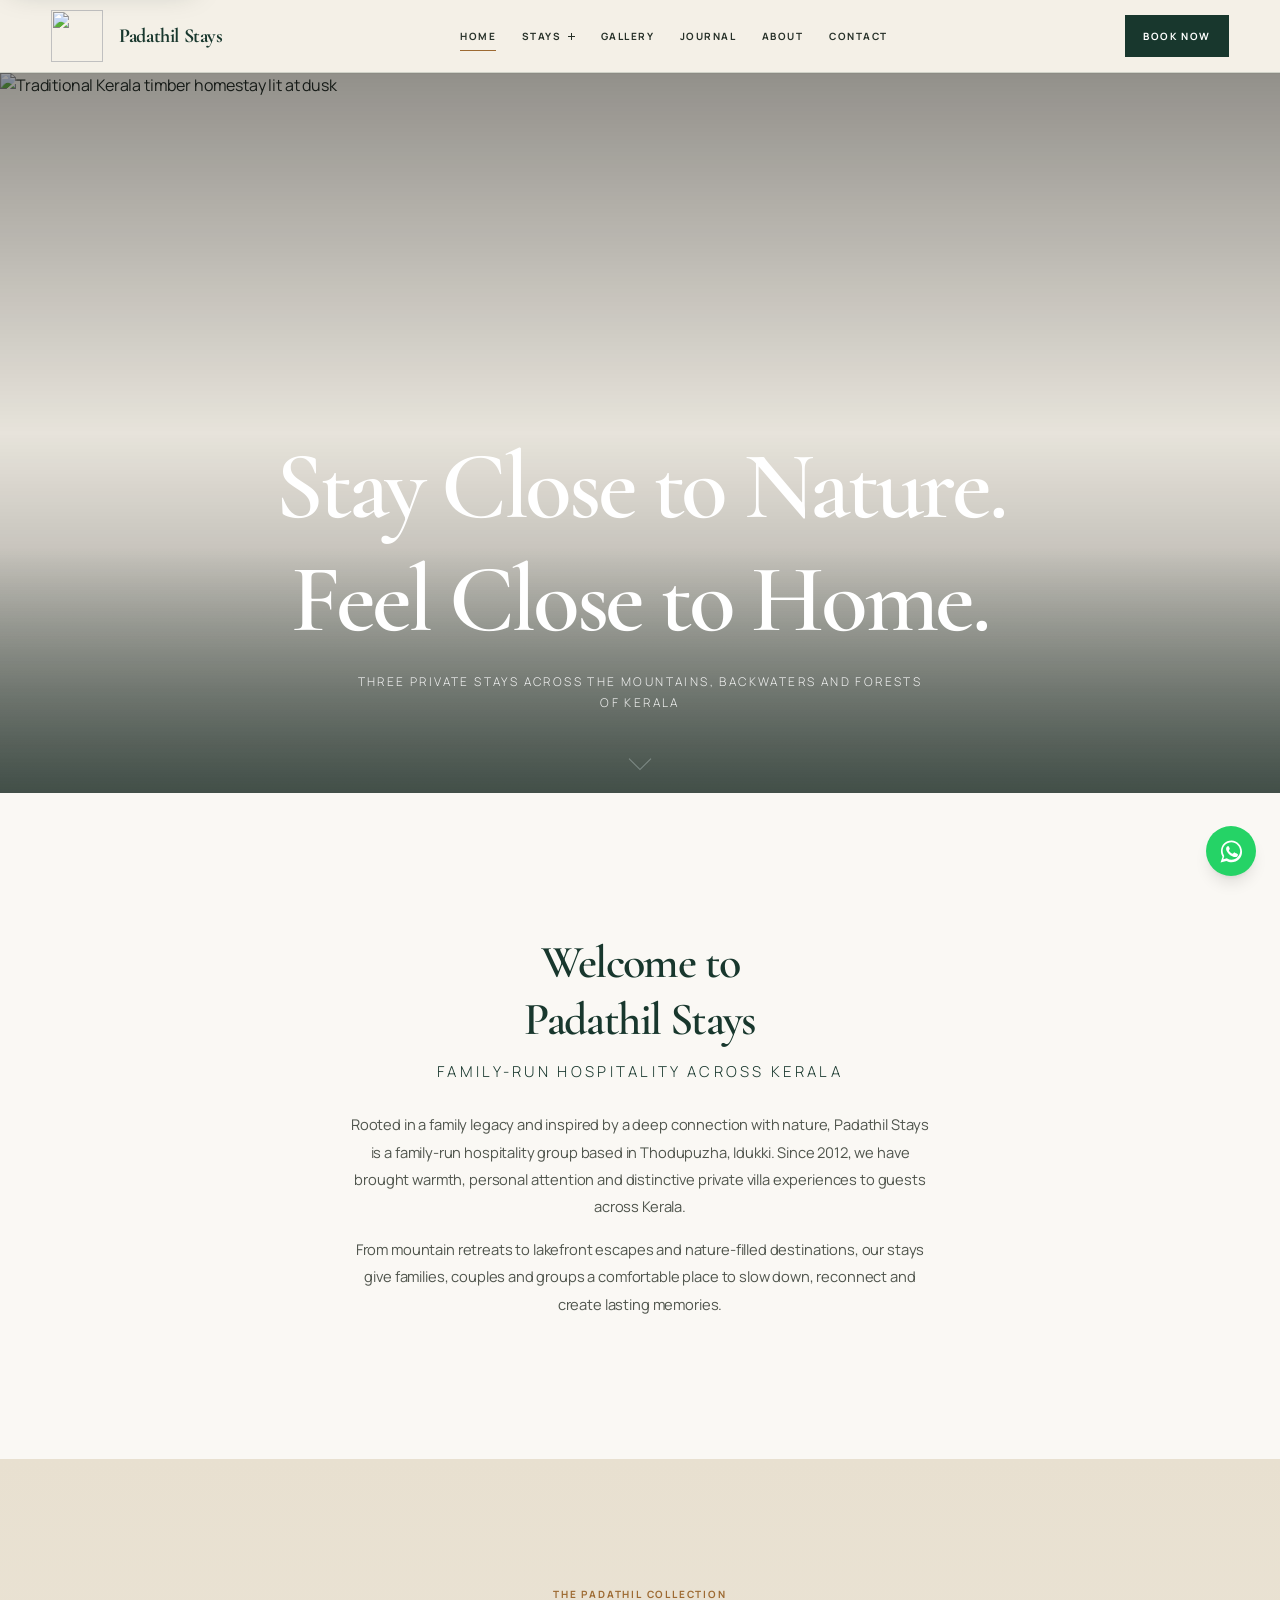
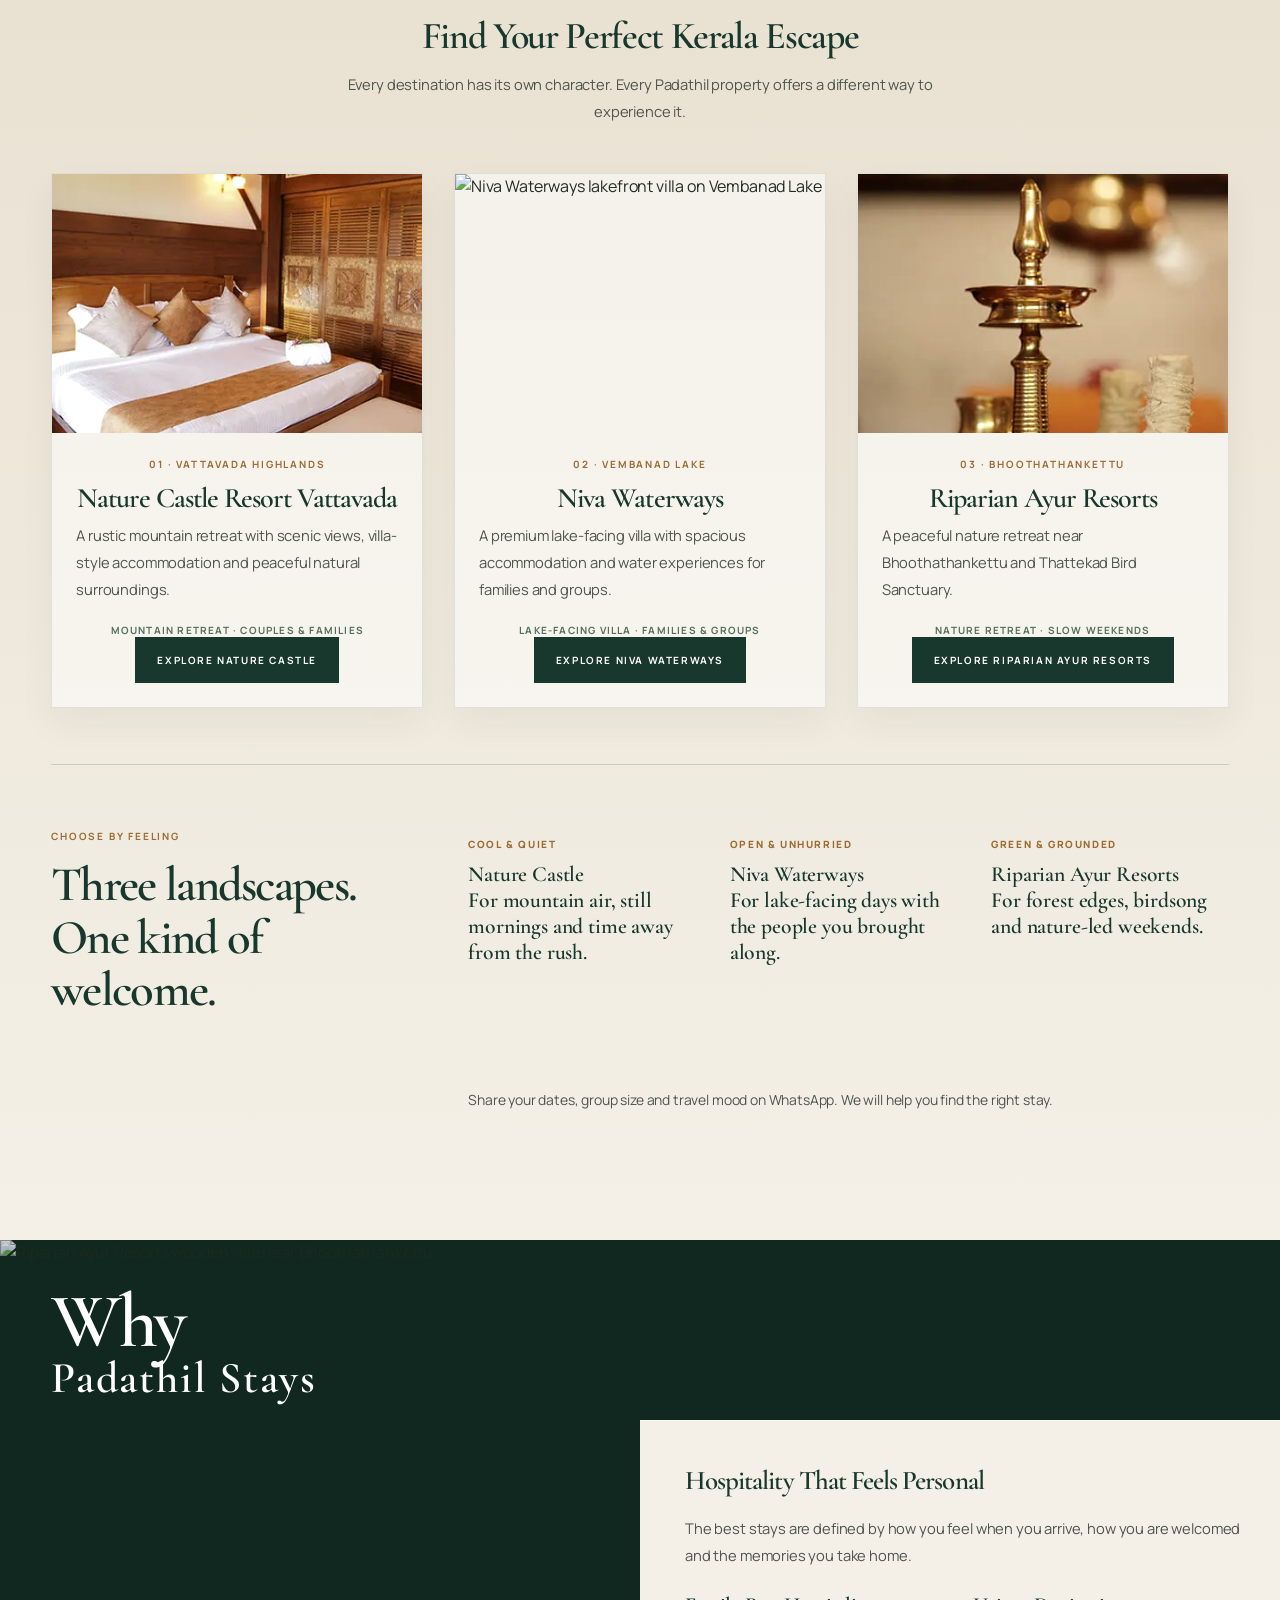
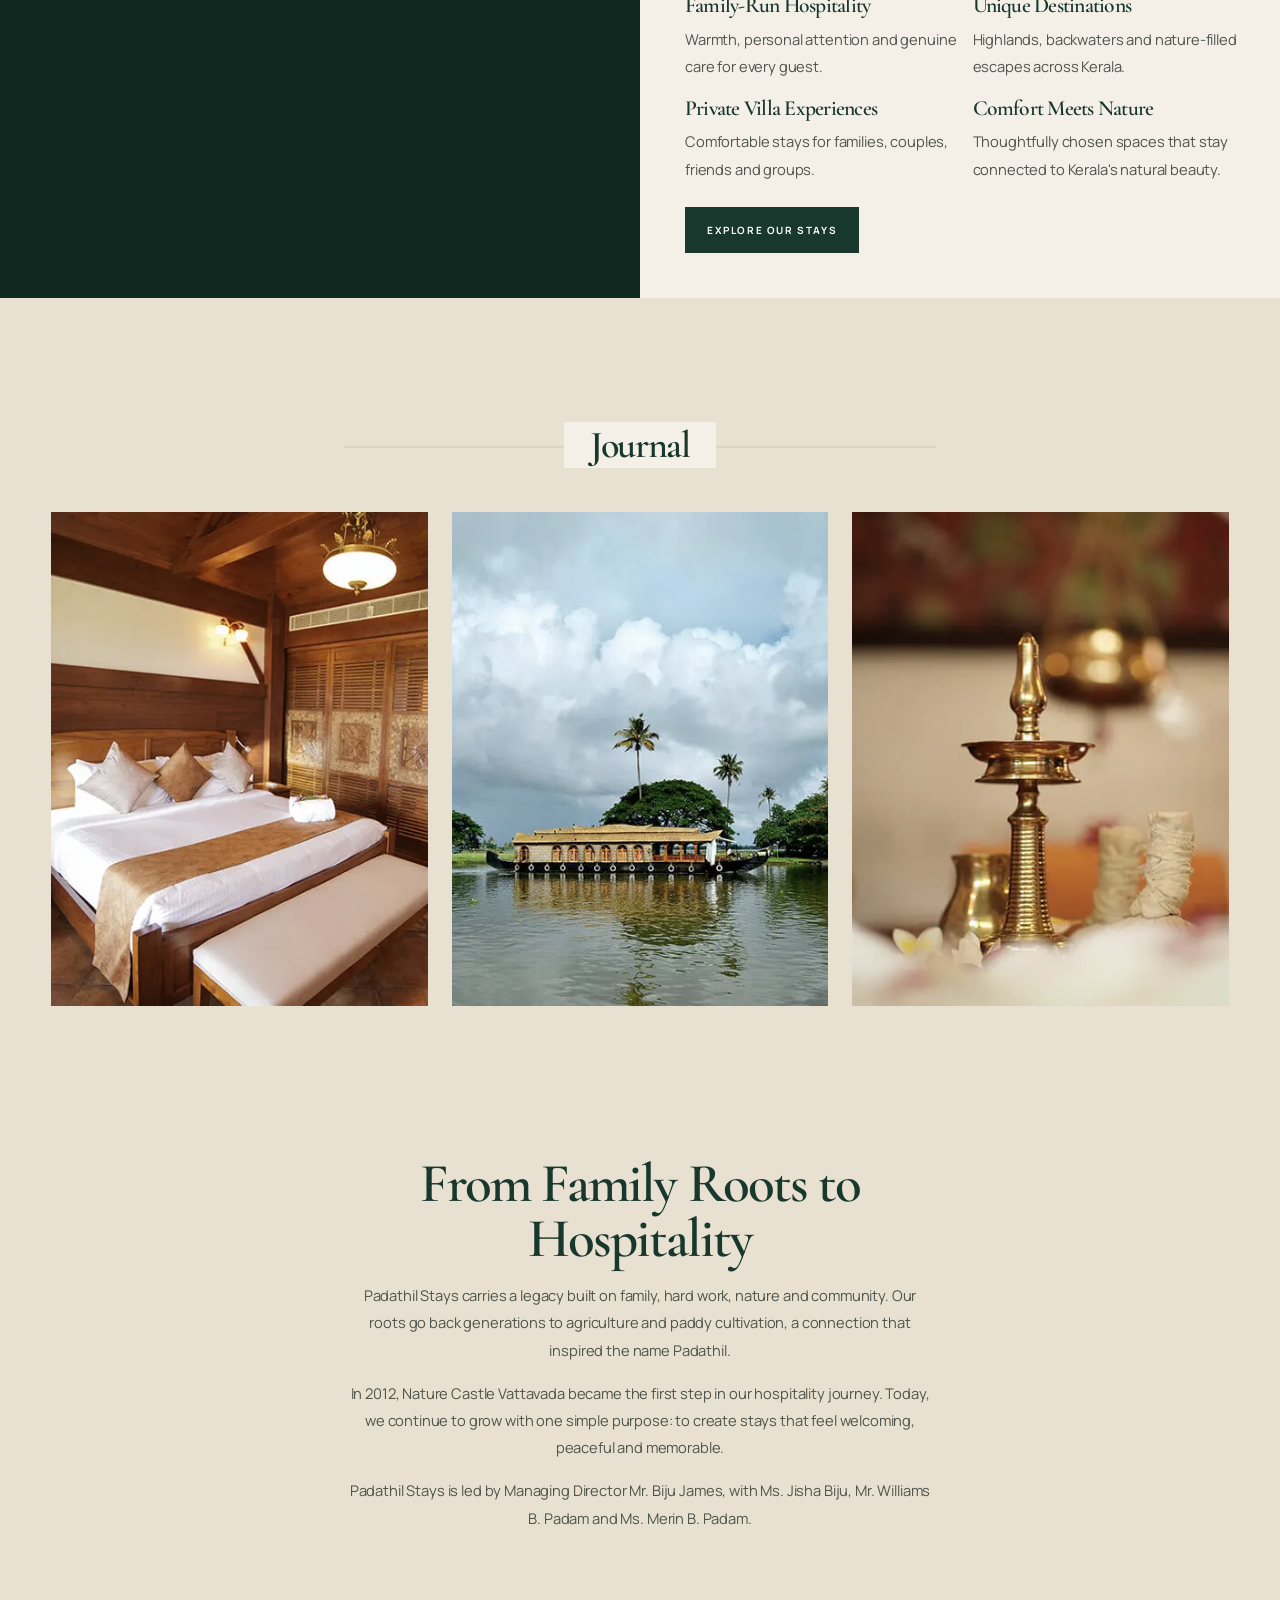
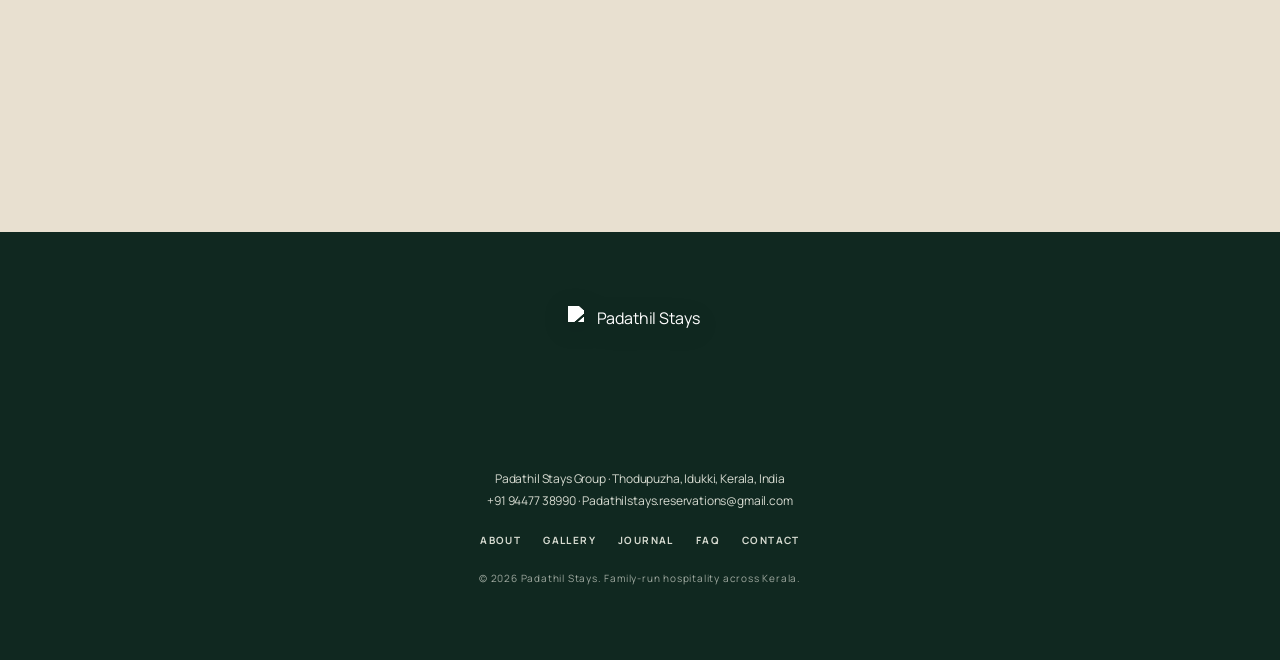
==== commit 498b2316: "Restyle Stays dropdown: remove picker label, plus/minus marker, list layout Co-Authored-By: Claude S" ====
--- a/index.html
+++ b/index.html
@@ -7,14 +7,14 @@
 <meta name="description" content="Discover Padathil Stays, a family-run hospitality group offering private villa stays in Vattavada, Vembanad Lake and Bhoothathankettu, Kerala." />
 <meta name="robots" content="index, follow" />
 <link rel="canonical" href="https://padathilstays.com/" />
-<link rel="icon" type="image/svg+xml" href="images/emblem-rotating.svg" />
+<link rel="icon" type="image/webp" href="images/padathil-symbol-transparent.webp" />
 <meta name="theme-color" content="#18372d" />
 <meta property="og:type" content="website" />
 <meta property="og:site_name" content="Padathil Stays" />
 <meta property="og:title" content="Padathil Stays | Private Villa Stays &amp; Resorts in Kerala" />
 <meta property="og:description" content="Discover family-run private villa stays across Vattavada, Vembanad Lake and Bhoothathankettu, Kerala." />
 <meta property="og:url" content="https://padathilstays.com/" />
-<meta property="og:image" content="https://padathilstays.com/images/banner/banner-slide.webp" />
+<meta property="og:image" content="https://padathilstays.com/images/banner/hero-landing.webp" />
 <meta name="twitter:card" content="summary_large_image" />
 <script type="application/ld+json">
 {
@@ -22,7 +22,7 @@
   "@type": "Organization",
   "name": "Padathil Stays",
   "url": "https://padathilstays.com/",
-  "logo": "https://padathilstays.com/images/logo-padathil-stays.svg",
+  "logo": "https://padathilstays.com/images/padathil-stays-logo-transparent.webp",
   "description": "A family-run hospitality group offering private villa stays across Kerala.",
   "foundingDate": "2012",
   "telephone": "+91 94477 38990",
@@ -40,101 +40,71 @@
 <link href="https://fonts.googleapis.com/css2?family=Cormorant+Garamond:ital,wght@0,400;0,500;0,600;0,700;1,500&family=Manrope:wght@400;500;600;700&display=swap" rel="stylesheet" />
 <link rel="stylesheet" href="styles.css" />
 <link rel="stylesheet" href="site.css" />
-<style>
-  html { scroll-behavior: smooth; }
-  body { font-family: 'Prompt', system-ui, sans-serif; color: #18372d; -webkit-font-smoothing: antialiased; }
-  h1, h2, h3, h4, h5, h6 { font-family: 'Yeseva One', Georgia, serif; color: #18372d; text-transform: uppercase; font-weight: 400; }
-  .wrap { max-width: 1200px; margin: 0 auto; padding-left: 24px; padding-right: 24px; }
-  .body-copy { color: #4f544c; font-size: 13px; line-height: 2.05; font-weight: 300; }
-  .vbtn { display:inline-block; padding:8px 0; width:150px; text-align:center; background:#535353; color:#fff;
-          font-size:11px; letter-spacing:.14em; text-transform:uppercase; transition:background .25s ease; }
-  .vbtn:hover { background:#9d6a32; }
-
-  /* hero scroll cue */
-  .scroll-cue { width:16px; height:16px; border-left:1px solid rgba(255,255,255,.85); border-bottom:1px solid rgba(255,255,255,.85);
-                transform:rotate(-45deg); animation:cue 2s ease-in-out infinite; }
-  @keyframes cue { 0%,100%{transform:translateY(0) rotate(-45deg);opacity:.5} 50%{transform:translateY(6px) rotate(-45deg);opacity:1} }
-
-  /* experience heading rule */
-  .exp-title span { position:relative; background:#f8f7f0; padding:0 26px; }
-  .exp-title span::before, .exp-title span::after { content:""; position:absolute; top:52%; width:220px; height:2px; background:#d8d4c6; }
-  .exp-title span::before { right:100%; }
-  .exp-title span::after { left:100%; }
-
-  /* fixed header fade-in on scroll */
-  #siteHeader { transition: opacity .5s ease, transform .5s ease; }
-  #siteHeader.hidden-top { opacity:0; transform:translateY(-8px); pointer-events:none; }
-</style>
+
+<script src="site.js" defer></script>
 </head>
-<body>
+<body class="is-loading">
+  <div id="pageLoader" class="page-loader" role="status" aria-label="Loading Padathil Stays">
+    <img src="images/padathil-stays-logo-transparent.webp" alt="Padathil Stays" />
+    <span>Kerala, India</span>
+  </div>
   <a class="skip-link" href="#main-content">Skip to main content</a>
 
   <!-- ================= FIXED HEADER (fades in after scroll) ================= -->
-  <header id="siteHeader" class="hidden-top fixed top-0 inset-x-0 z-50 bg-white/95 backdrop-blur border-b border-hairline">
-    <div class="wrap compact-header flex items-center justify-between h-[70px]">
-      <a href="#top" class="flex items-center gap-3">
-        <img src="images/emblem-rotating.svg" alt="" aria-hidden="true" class="h-14 w-14" />
-        <img src="images/logo-padathil-stays.svg" alt="Padathil Stays" class="h-9 w-auto" />
-      </a>
-      <nav class="hidden lg:flex items-center gap-9 font-sans text-[11px] font-light tracking-[.22em] uppercase text-nandor" aria-label="Primary navigation">
-        <details class="relative stay-menu-toggle">
-          <summary class="cursor-pointer hover:text-gold transition-colors">Stay</summary>
-          <div class="stay-menu absolute left-0 top-full pt-3">
-            <div class="bg-white border border-hairline shadow-lg py-2 w-[220px] normal-case tracking-normal text-[12px]">
-              <a href="nature-castle-vattavada.html" class="block px-5 py-2.5 hover:bg-creamalt hover:text-gold transition-colors">Nature Castle Vattavada</a>
-              <a href="niva-waterways.html" class="block px-5 py-2.5 hover:bg-creamalt hover:text-gold transition-colors">Niva Waterways</a>
-              <a href="riparian-ayur-resorts.html" class="block px-5 py-2.5 hover:bg-creamalt hover:text-gold transition-colors">Riparian Ayur Resorts</a>
-            </div>
-          </div>
-        </details>
-        <a href="#dining" class="hover:text-gold transition-colors">Dining</a>
-        <a href="experiences.html" class="hover:text-gold transition-colors">Experiences</a>
-        <a href="blog.html" class="hover:text-gold transition-colors">Blog</a>
-        <a href="about.html" class="hover:text-gold transition-colors">About</a>
-        <a href="contact.html" class="hover:text-gold transition-colors">Contact</a>
-      </nav>
-      <div class="flex items-center gap-3">
-        <details class="relative lg:hidden">
-          <summary aria-label="Open navigation menu" class="list-none cursor-pointer border border-nandor px-3 py-2 text-nandor [&::-webkit-details-marker]:hidden">
-            <svg width="18" height="14" viewBox="0 0 18 14" fill="none" stroke="currentColor" stroke-width="1.5"><path d="M1 1h16M1 7h16M1 13h16"/></svg>
-          </summary>
-          <nav aria-label="Mobile navigation" class="absolute right-0 top-full mt-2 w-[245px] border border-hairline bg-white p-4 shadow-lg font-sans text-[11px] font-light uppercase tracking-[.16em] text-nandor">
-            <a href="#properties" class="block py-2 hover:text-gold">Properties</a>
-            <a href="nature-castle-vattavada.html" class="block py-2 normal-case tracking-normal hover:text-gold">Nature Castle Vattavada</a>
-            <a href="niva-waterways.html" class="block py-2 normal-case tracking-normal hover:text-gold">Niva Waterways</a>
-            <a href="riparian-ayur-resorts.html" class="block py-2 normal-case tracking-normal hover:text-gold">Riparian Ayur Resorts</a>
-            <a href="#dining" class="block py-2 hover:text-gold">Dining</a>
-            <a href="experiences.html" class="block py-2 hover:text-gold">Experiences</a>
-            <a href="blog.html" class="block py-2 hover:text-gold">Blog</a>
-            <a href="about.html" class="block py-2 hover:text-gold">About</a>
-            <a href="contact.html" class="block py-2 hover:text-gold">Contact</a>
-          </nav>
-        </details>
-        <a href="https://wa.me/919447738990?text=Hello%20Padathil%20Stays%2C%20I%20would%20like%20to%20enquire.%0AProperty%3A%20%0ACheck-in%3A%20%0ACheck-out%3A%20%0AGuests%3A%20%0AQuestions%3A%20" target="_blank" rel="noopener"
-           class="font-poppins text-[10px] font-medium tracking-[.18em] uppercase border border-nandor text-nandor px-4 sm:px-6 py-2.5 hover:bg-nandor hover:text-white transition-colors">Book Now</a>
-      </div>
-    </div>
-  </header>
+  <header id="siteHeader" class="site-header">
+  <div class="wrap compact-header">
+    <a href="index.html" class="site-brand" aria-label="Padathil Stays home">
+      <img src="images/padathil-symbol-transparent.webp" alt="" width="52" height="52" class="site-logo site-logo--header" />
+      <span>Padathil Stays</span>
+    </a>
+    <nav class="desktop-nav" aria-label="Primary navigation">
+      <a data-nav-link href="index.html">Home</a>
+      <details class="stay-menu-toggle">
+        <summary>Stays</summary>
+        <div class="stay-menu stay-menu--picker">
+          <div class="stay-picker">
+            <a href="nature-castle-vattavada.html" class="stay-option"><span class="stay-option-copy"><b>Nature Castle Resort</b><small>Vattavada highlands</small></span></a>
+            <a href="niva-waterways.html" class="stay-option"><span class="stay-option-copy"><b>Niva Waterways</b><small>Vembanad Lake</small></span></a>
+            <a href="riparian-ayur-resorts.html" class="stay-option"><span class="stay-option-copy"><b>Riparian Ayur Resorts</b><small>Bhoothathankettu forest</small></span></a>
+          </div>
+        </div>
+      </details>
+      <a data-nav-link href="gallery.html">Gallery</a>
+      <a data-nav-link href="blog.html">Journal</a>
+      <a data-nav-link href="about.html">About</a>
+      <a data-nav-link href="contact.html">Contact</a>
+    </nav>
+    <div class="header-actions">
+      <details class="mobile-menu">
+        <summary aria-label="Open navigation menu">
+          <svg width="19" height="15" viewBox="0 0 19 15" fill="none" stroke="currentColor" stroke-width="1.5" aria-hidden="true"><path d="M1 1h17M1 7.5h17M1 14h17"/></svg>
+        </summary>
+        <nav aria-label="Mobile navigation">
+          <a data-nav-link href="index.html">Home</a>
+          <p class="mobile-stay-label">Choose a stay</p>
+          <a class="mobile-stay-link" href="nature-castle-vattavada.html">Nature Castle · Vattavada</a>
+          <a class="mobile-stay-link" href="niva-waterways.html">Niva · Vembanad Lake</a>
+          <a class="mobile-stay-link" href="riparian-ayur-resorts.html">Riparian · Bhoothathankettu</a>
+          <a data-nav-link href="gallery.html">Gallery</a>
+          <a data-nav-link href="blog.html">Journal</a>
+          <a data-nav-link href="about.html">About</a>
+          <a data-nav-link href="faq.html">FAQ</a>
+          <a data-nav-link href="contact.html">Contact</a>
+        </nav>
+      </details>
+      <a href="https://wa.me/919447738990?text=Hello%20Padathil%20Stays%2C%20I%20would%20like%20to%20enquire.%0AProperty%3A%20%0ACheck-in%3A%20%0ACheck-out%3A%20%0AGuests%3A%20%0AQuestions%3A%20" target="_blank" rel="noopener" class="vbtn header-book">Book Now</a>
+    </div>
+  </div>
+</header>
 
   <main id="main-content">
   <!-- ================= HERO ================= -->
   <section id="top" class="relative h-[100svh] min-h-[620px] w-full overflow-hidden">
-    <img src="images/banner/banner-slide.webp" alt="Kerala landscape representing Padathil Stays destinations" width="1920" height="1080" fetchpriority="high" class="absolute inset-0 h-full w-full object-cover" />
+    <img src="images/banner/hero-landing.webp" alt="Traditional Kerala timber homestay lit at dusk" width="1600" height="999" fetchpriority="high" class="absolute inset-0 h-full w-full object-cover" />
     <div class="absolute inset-0 bg-gradient-to-b from-black/40 via-black/5 to-black/45"></div>
-
-    <!-- centred logo -->
-    <figure class="home-hero-brand absolute left-1/2 -translate-x-1/2 top-[50px] w-[420px] text-center">
-      <img src="images/emblem-rotating.svg" alt="" aria-hidden="true" class="mx-auto w-24 h-24" />
-      <img src="images/logo-padathil-stays-white.svg" alt="Padathil Stays" class="mx-auto mt-2 w-full h-auto" />
-    </figure>
-
-    <!-- top-right book -->
-    <a href="https://wa.me/919447738990?text=Hello%20Padathil%20Stays%2C%20I%20would%20like%20to%20enquire.%0AProperty%3A%20%0ACheck-in%3A%20%0ACheck-out%3A%20%0AGuests%3A%20%0AQuestions%3A%20" target="_blank" rel="noopener"
-       class="absolute right-6 top-7 font-poppins text-[10px] font-medium tracking-[.24em] uppercase text-white border border-white/70 px-6 py-2.5 hover:bg-white hover:text-nandor transition-colors">Book Now</a>
 
     <!-- caption -->
     <div class="hero-copy absolute left-0 bottom-[80px] w-full text-center px-6">
-      <p class="hero-kicker">Kerala, India · Since 2012</p>
       <h1 class="text-white text-[38px] md:text-[46px] leading-[1.18]">Stay Close to Nature.<br />Feel Close to Home.</h1>
       <p class="mt-4 font-sans text-[12px] font-light uppercase tracking-[.2em] text-white/90">Three private stays across the mountains, backwaters and forests of Kerala</p>
     </div>
@@ -174,11 +144,11 @@
         <p class="body-copy">Every destination has its own character. Every Padathil property offers a different way to experience it.</p>
       </div>
       <div class="grid md:grid-cols-3 gap-8">
-        <a href="nature-castle-vattavada.html" class="property-card group block bg-white">
+        <a href="nature-castle-vattavada.html" class="property-card stay-choice group block bg-white">
           <figure class="overflow-hidden">
-            <img src="https://images.unsplash.com/photo-1742107939655-4f8af7484dfa?fm=jpg&q=75&w=900&auto=format&fit=crop" alt="Representative mountain landscape near Vattavada, Kerala" width="900" height="700" loading="lazy" decoding="async" class="w-full aspect-[9/7] object-cover transition-transform duration-700 group-hover:scale-105" />
+            <img src="images/exper-1.webp" alt="Representative mountain landscape near Vattavada, Kerala" width="900" height="700" loading="lazy" decoding="async" class="w-full aspect-[9/7] object-cover transition-transform duration-700 group-hover:scale-105" />
           </figure>
-          <div class="p-6">
+          <div class="stay-choice-content p-6">
             <span class="property-index">01 · Vattavada Highlands</span>
             <h3 class="text-[18px] tracking-[.03em] pb-2">Nature Castle Resort Vattavada</h3>
             <p class="body-copy">A rustic mountain retreat with scenic views, villa-style accommodation and peaceful natural surroundings.</p>
@@ -186,11 +156,11 @@
             <span class="vbtn mt-5">Explore Nature Castle</span>
           </div>
         </a>
-        <a href="niva-waterways.html" class="property-card group block bg-white">
+        <a href="niva-waterways.html" class="property-card stay-choice group block bg-white">
           <figure class="overflow-hidden">
-            <img src="https://images.unsplash.com/photo-1785932413547-cdd1159e1f1e?fm=jpg&q=75&w=900&auto=format&fit=crop" alt="Representative backwater landscape in Kerala" width="900" height="700" loading="lazy" decoding="async" class="w-full aspect-[9/7] object-cover transition-transform duration-700 group-hover:scale-105" />
+            <img src="images/niva-waterways-card.webp" alt="Niva Waterways lakefront villa on Vembanad Lake" width="900" height="798" loading="lazy" decoding="async" class="w-full aspect-[9/7] object-cover transition-transform duration-700 group-hover:scale-105" />
           </figure>
-          <div class="p-6">
+          <div class="stay-choice-content p-6">
             <span class="property-index">02 · Vembanad Lake</span>
             <h3 class="text-[18px] tracking-[.03em] pb-2">Niva Waterways</h3>
             <p class="body-copy">A premium lake-facing villa with spacious accommodation and water experiences for families and groups.</p>
@@ -198,11 +168,11 @@
             <span class="vbtn mt-5">Explore Niva Waterways</span>
           </div>
         </a>
-        <a href="riparian-ayur-resorts.html" class="property-card group block bg-white">
+        <a href="riparian-ayur-resorts.html" class="property-card stay-choice group block bg-white">
           <figure class="overflow-hidden">
-            <img src="https://images.unsplash.com/photo-1642521080342-4de27e5f8005?fm=jpg&q=75&w=900&auto=format&fit=crop" alt="Representative forest landscape near Bhoothathankettu, Kerala" width="900" height="700" loading="lazy" decoding="async" class="w-full aspect-[9/7] object-cover transition-transform duration-700 group-hover:scale-105" />
+            <img src="images/exper-3.webp" alt="Representative forest landscape near Bhoothathankettu, Kerala" width="900" height="700" loading="lazy" decoding="async" class="w-full aspect-[9/7] object-cover transition-transform duration-700 group-hover:scale-105" />
           </figure>
-          <div class="p-6">
+          <div class="stay-choice-content p-6">
             <span class="property-index">03 · Bhoothathankettu</span>
             <h3 class="text-[18px] tracking-[.03em] pb-2">Riparian Ayur Resorts</h3>
             <p class="body-copy">A peaceful nature retreat near Bhoothathankettu and Thattekad Bird Sanctuary.</p>
@@ -237,7 +207,7 @@
     </div>
 
     <figure class="relative">
-      <img src="images/hme-stay-bg.webp" alt="Peaceful Kerala landscape at a Padathil Stays property" class="w-full h-[560px] md:h-auto object-cover" />
+      <img src="images/why-padathil-house.webp" alt="Riparian Ayur Resorts wooden villa near Bhoothathankettu" width="1600" height="823" class="w-full h-[560px] md:h-auto object-cover" />
     </figure>
 
     <div class="relative md:absolute md:bottom-0 md:right-0 md:w-1/2 bg-panel px-6 md:pl-[45px] md:pr-8 py-[38px] md:py-[45px]">
@@ -253,63 +223,10 @@
     </div>
   </section>
 
-  <!-- ================= DINING ================= -->
-  <section id="dining" class="relative bg-cream py-[70px] overflow-hidden">
-    <img src="images/hme-dining-leaf.webp" alt="" aria-hidden="true"
-         class="hidden lg:block absolute right-0 top-10 w-[190px] opacity-60 pointer-events-none select-none" />
-    <div class="wrap">
-      <div class="grid lg:grid-cols-2 gap-10 lg:gap-0 items-start">
-        <figure class="lg:pr-6">
-          <img src="images/hme-dining-th.webp" alt="Good food &amp; great vibes" class="w-full h-auto" />
-        </figure>
-        <div class="lg:pl-[45px]">
-          <div class="lg:pr-[120px]">
-            <h3 class="text-[24px] md:text-[27px] tracking-[.06em] pb-5">Dining</h3>
-            <p class="body-copy text-left">Dining arrangements, menus and availability vary by property and stay plan. Tell us your preferred property, dates and dietary requirements so we can guide you to the right option.</p>
-            <a href="https://wa.me/919447738990?text=Hello%20Padathil%20Stays%2C%20I%20would%20like%20to%20enquire%20about%20dining." target="_blank" rel="noopener" class="vbtn mt-6">enquire now</a>
-          </div>
-          <img src="images/dining-th.webp" alt="Restaurant interior" class="mt-9 w-full max-w-[420px] h-auto" />
-        </div>
-      </div>
-    </div>
-  </section>
-
-  <!-- ================= WEDDING / AYURVEDA ================= -->
-  <section class="bg-cream">
-    <div class="grid md:grid-cols-2">
-      <a href="https://wa.me/919447738990?text=Hello%20Padathil%20Stays%2C%20I%20would%20like%20to%20enquire%20about%20a%20destination%20wedding." target="_blank" rel="noopener" class="group relative block h-[320px] md:h-[430px] overflow-hidden">
-        <img src="images/destination-wedding-th.webp" alt="Private celebration in a Kerala setting"
-             class="absolute inset-0 h-full w-full object-cover transition-transform duration-700 group-hover:scale-105" />
-        <span class="absolute inset-0 bg-gradient-to-t from-black/55 via-black/10 to-transparent"></span>
-        <span class="absolute left-0 bottom-0 w-full p-8">
-          <span class="block font-display uppercase text-white text-[28px] md:text-[36px] leading-[1.05]">Private<br />Celebrations</span>
-          <span class="mt-2 block text-[12px] tracking-[.08em] text-white/90">Available at selected stays by enquiry</span>
-          <span class="mt-4 flex items-center text-white/85">
-          <span class="h-px w-[70px] bg-white/70"></span>
-          <svg width="26" height="12" viewBox="0 0 26 12" fill="none" stroke="currentColor" stroke-width="1"><path d="M0 6h24M24 6l-5-4M24 6l-5 4"/></svg>
-        </span>
-        </span>
-      </a>
-      <a href="https://wa.me/919447738990?text=Hello%20Padathil%20Stays%2C%20I%20would%20like%20to%20enquire%20about%20Ayurveda%20and%20wellness." target="_blank" rel="noopener" class="group relative block h-[320px] md:h-[430px] overflow-hidden">
-        <img src="images/ayur-wellness-th.webp" alt="Wellness experience in a Kerala setting"
-             class="absolute inset-0 h-full w-full object-cover transition-transform duration-700 group-hover:scale-105" />
-        <span class="absolute inset-0 bg-gradient-to-t from-black/55 via-black/10 to-transparent"></span>
-        <span class="absolute left-0 bottom-0 w-full p-8">
-          <span class="block font-display uppercase text-white text-[28px] md:text-[36px] leading-[1.05]">Wellness<br />Experiences</span>
-          <span class="mt-2 block text-[12px] tracking-[.08em] text-white/90">Availability varies by property and stay plan</span>
-          <span class="mt-4 flex items-center text-white/85">
-          <span class="h-px w-[70px] bg-white/70"></span>
-          <svg width="26" height="12" viewBox="0 0 26 12" fill="none" stroke="currentColor" stroke-width="1"><path d="M0 6h24M24 6l-5-4M24 6l-5 4"/></svg>
-        </span>
-        </span>
-      </a>
-    </div>
-  </section>
-
   <!-- ================= EXPERIENCE ================= -->
   <section id="experience" class="bg-creamalt pt-[70px] overflow-hidden">
     <div class="wrap">
-      <h2 class="exp-title text-center text-[30px] md:text-[38px] tracking-[.04em] pb-4"><span>Experience</span></h2>
+      <h2 class="exp-title text-center text-[30px] md:text-[38px] tracking-[.04em] pb-4"><span>Journal</span></h2>
     </div>
     <div class="wrap mt-8 max-w-[1320px]">
       <div class="grid grid-cols-1 sm:grid-cols-3 gap-4 md:gap-6">
@@ -335,65 +252,19 @@
   </main>
 
   <!-- ================= FOOTER ================= -->
-  <footer id="footer" class="bg-footerbg text-footertext">
-    <div class="wrap max-w-[1140px]">
-      <!-- contact row -->
-      <div class="py-9 border-b border-footerline flex flex-col md:flex-row items-center justify-between gap-5 text-[12px] tracking-[.04em]">
-        <div class="flex flex-wrap items-center justify-center gap-x-8 gap-y-2">
-          <a href="tel:+919447738990" class="flex items-center gap-2 hover:text-[#8fae7c] transition-colors">
-            <svg width="14" height="14" viewBox="0 0 24 24" fill="none" stroke="currentColor" stroke-width="1.4"><path d="M22 16.9v3a2 2 0 01-2.2 2 19.8 19.8 0 01-8.6-3 19.5 19.5 0 01-6-6 19.8 19.8 0 01-3-8.6A2 2 0 014.1 2h3a2 2 0 012 1.7c.1.9.3 1.8.6 2.6a2 2 0 01-.5 2.1L8 11.5a16 16 0 006 6l1.1-1.1a2 2 0 012.1-.5c.8.3 1.7.5 2.6.6a2 2 0 011.7 2z"/></svg>
-            +91 94477 38990
-          </a>
-          <a href="mailto:Padathilstays.reservations@gmail.com" class="flex items-center gap-2 hover:text-[#8fae7c] transition-colors">
-            <svg width="14" height="14" viewBox="0 0 24 24" fill="none" stroke="currentColor" stroke-width="1.4"><rect x="2" y="4" width="20" height="16" rx="1.5"/><path d="M2 6l10 7 10-7"/></svg>
-            Padathilstays.reservations@gmail.com
-          </a>
-        </div>
-      </div>
-
-      <!-- logo + address -->
-      <div class="py-12 text-center">
-        <img src="images/logo-padathil-stays-white.svg" alt="Padathil Stays" class="mx-auto w-[150px] h-auto opacity-90" />
-        <p class="mt-6 text-[12px] leading-[2] tracking-[.05em]">
-          Padathil Stays Group<br />
-          Head Office: Thodupuzha, Idukki, Kerala, India
-        </p>
-      </div>
-    </div>
-
-    <!-- copyright -->
-    <div class="border-t border-footerline py-5 text-center text-[11px] tracking-[.05em]">
-      <span>&copy; 2026 padathilstays.com.</span>
-      <span class="mx-2 opacity-40">|</span>
-      <a href="about.html" class="hover:text-[#8fae7c] transition-colors">About</a>
-      <span class="mx-2 opacity-40">|</span>
-      <a href="faq.html" class="hover:text-[#8fae7c] transition-colors">FAQ</a>
-      <span class="mx-2 opacity-40">|</span>
-      <a href="gallery.html" class="hover:text-[#8fae7c] transition-colors">Gallery</a>
-      <span class="mx-2 opacity-40">|</span>
-      <span>Design: <a href="https://mediagroots.com/" target="_blank" rel="noopener" class="hover:text-[#8fae7c] transition-colors">mediagroots</a></span>
-    </div>
-  </footer>
+  <footer id="footer" class="site-footer">
+  <div class="wrap">
+    <img src="images/padathil-stays-logo-transparent.webp" alt="Padathil Stays" width="144" height="144" loading="lazy" class="site-logo site-logo--footer" />
+    <p class="footer-contact">Padathil Stays Group · Thodupuzha, Idukki, Kerala, India<br /><a href="tel:+919447738990">+91 94477 38990</a> · <a href="mailto:Padathilstays.reservations@gmail.com">Padathilstays.reservations@gmail.com</a></p>
+    <nav class="footer-links" aria-label="Footer navigation"><a href="about.html">About</a><a href="gallery.html">Gallery</a><a href="blog.html">Journal</a><a href="faq.html">FAQ</a><a href="contact.html">Contact</a></nav>
+    <p class="footer-note">© 2026 Padathil Stays. Family-run hospitality across Kerala.</p>
+  </div>
+</footer>
 
   <!-- back to top -->
   <button id="toTop" class="fixed bottom-[84px] right-6 z-40 h-[38px] w-[38px] rounded-full bg-nandor text-white flex items-center justify-center opacity-0 pointer-events-none transition-opacity duration-300 hover:bg-gold" aria-label="Back to top">
     <svg width="14" height="14" viewBox="0 0 24 24" fill="none" stroke="currentColor" stroke-width="2"><path d="M6 15l6-6 6 6"/></svg>
   </button>
 
-  <script>
-    // fixed header + back-to-top visibility
-    const header = document.getElementById('siteHeader');
-    const toTop = document.getElementById('toTop');
-    const onScroll = () => {
-      const y = window.scrollY;
-      header.classList.toggle('hidden-top', y < 120);
-      toTop.classList.toggle('opacity-0', y < 400);
-      toTop.classList.toggle('pointer-events-none', y < 400);
-    };
-    window.addEventListener('scroll', onScroll, { passive: true });
-    onScroll();
-    toTop.addEventListener('click', () => window.scrollTo({ top: 0, behavior: 'smooth' }));
-  </script>
-
 </body>
 </html>
--- a/site.css
+++ b/site.css
@@ -11,9 +11,12 @@
   --line: rgba(24, 55, 45, .17);
   --padathil-focus: #9d6a32;
   --padathil-body: #4f544c;
-}
-
-html { scroll-padding-top: 92px; background: var(--paper); }
+  --layout-width: 1280px;
+  --reading-width: 65ch;
+  --intro-width: 52ch;
+}
+
+html { scroll-padding-top: 92px; scroll-behavior: smooth; background: var(--paper); }
 body {
   background: var(--paper) !important;
   color: var(--ink) !important;
@@ -21,6 +24,7 @@
   letter-spacing: -.01em;
   text-rendering: optimizeLegibility;
 }
+body.is-loading { overflow: hidden; }
 
 body::before {
   position: fixed;
@@ -42,9 +46,9 @@
   text-transform: none !important;
 }
 
-h1 { font-size: clamp(2.85rem, 6vw, 6.7rem) !important; line-height: .88 !important; }
-h2 { font-size: clamp(2.1rem, 4.1vw, 4.35rem) !important; line-height: .95 !important; }
-h3 { line-height: 1 !important; }
+h1 { font-size: clamp(2.6rem, 5vw, 5.25rem); line-height: .94; }
+h2 { font-size: clamp(1.85rem, 3.2vw, 3.35rem); line-height: 1; }
+h3 { font-size: clamp(1.3rem, 2vw, 1.9rem); line-height: 1.08; }
 main > section.relative h1.text-white,
 #top h1 { color: #fff !important; }
 
@@ -63,28 +67,99 @@
 
 :focus-visible { outline: 3px solid var(--brass) !important; outline-offset: 4px; }
 
-.wrap { max-width: 1280px !important; padding-right: clamp(20px, 4vw, 56px) !important; padding-left: clamp(20px, 4vw, 56px) !important; }
+.wrap {
+  width: 100%;
+  margin-right: auto;
+  margin-left: auto;
+  padding-right: clamp(20px, 4vw, 56px) !important;
+  padding-left: clamp(20px, 4vw, 56px) !important;
+}
+.wrap:not([class*="max-w-"]) { max-width: var(--layout-width); }
 
 .body-copy {
-  max-width: 67ch;
+  max-width: var(--reading-width);
   color: var(--padathil-body) !important;
   font-size: clamp(.88rem, 1.15vw, 1rem) !important;
   font-weight: 400 !important;
   letter-spacing: -.01em;
   line-height: 1.85 !important;
-}
+  text-align: left;
+}
+.text-center .body-copy,
+.body-copy.text-center,
+.section-intro .body-copy,
+.cta-panel .body-copy {
+  margin-right: auto;
+  margin-left: auto;
+  text-align: center;
+}
+.section-intro { max-width: var(--intro-width); margin-right: auto; margin-left: auto; text-align: center; }
+.main-intro .body-copy,
+main > section:first-child:not(#top):not(.media-hero) .body-copy { max-width: var(--intro-width); margin-right: auto; margin-left: auto; text-align: center; }
+.text-center:is(h1, h2, h3, h4, h5, h6),
+.text-center > :is(h1, h2, h3, h4, h5, h6) { margin-right: auto !important; margin-left: auto !important; }
+.article, .article p, .article li, .faq-list, .enquiry-steps, .editorial-card { text-align: left; }
+
+.site-logo {
+  display: block;
+  width: auto;
+  height: auto;
+  object-fit: contain;
+}
+.site-logo--header {
+  width: 52px;
+  height: 52px;
+  max-height: 52px;
+}
+.site-logo--footer {
+  width: 144px;
+  margin-right: auto;
+  margin-left: auto;
+  filter: brightness(0) invert(1) drop-shadow(0 5px 12px rgba(0,0,0,.2));
+}
+
+.page-loader {
+  position: fixed;
+  inset: 0;
+  z-index: 200;
+  display: grid;
+  align-content: center;
+  justify-items: center;
+  gap: 18px;
+  padding: 24px;
+  background: var(--paper);
+  animation: loader-dismiss .01s .9s both;
+  transition: opacity .28s ease, visibility .28s ease;
+}
+.page-loader img {
+  width: min(240px, 62vw);
+  z-index: 1;
+  filter: drop-shadow(0 14px 22px rgba(24,55,45,.12));
+  animation: loader-fade .5s ease both;
+}
+.page-loader span {
+  z-index: 1;
+  color: var(--brass);
+  font-family: 'Manrope', sans-serif;
+  font-size: 10px;
+  font-weight: 700;
+  letter-spacing: .22em;
+  text-transform: uppercase;
+  animation: loader-fade .5s .1s ease both;
+}
+.is-loaded .page-loader { visibility: hidden; opacity: 0; }
 
 .text-gold, .hover\:text-gold:hover { color: var(--brass) !important; }
 
-header {
+.site-header {
   border-color: var(--line) !important;
   background: rgba(244, 240, 231, .92) !important;
   box-shadow: 0 1px 0 rgba(24,55,45,.04);
 }
 #siteHeader { background: rgba(244, 240, 231, .9) !important; }
-header nav { letter-spacing: .15em !important; }
-header nav a, header summary { position: relative; }
-header nav a::after {
+.site-header nav { letter-spacing: .15em !important; }
+.site-header nav a, .site-header summary { position: relative; }
+.site-header nav a::after {
   position: absolute;
   right: 0;
   bottom: -7px;
@@ -96,7 +171,7 @@
   transform-origin: left;
   transition: transform .3s ease;
 }
-header nav a:hover::after, header nav a[aria-current='page']::after { transform: scaleX(1); }
+.site-header nav a:hover::after, .site-header nav a[aria-current='page']::after { transform: scaleX(1); }
 
 .stay-menu {
   overflow: hidden;
@@ -106,9 +181,65 @@
 }
 .stay-menu a { border-bottom: 1px solid rgba(24,55,45,.09); }
 .stay-menu a:last-child { border-bottom: 0; }
+.stay-menu--picker {
+  border: 0 !important;
+  border-top: 2px solid var(--brass) !important;
+  background: var(--paper) !important;
+  box-shadow: 0 10px 24px rgba(16,40,32,.12) !important;
+}
+.stay-menu-toggle > summary {
+  display: inline-flex;
+  align-items: center;
+  gap: 7px;
+}
+/* Small plus that collapses to a minus when open. */
+.stay-menu-toggle > summary::after {
+  width: 7px;
+  height: 7px;
+  content: '';
+  background:
+    linear-gradient(currentColor, currentColor) center / 100% 1px no-repeat,
+    linear-gradient(currentColor, currentColor) center / 1px 100% no-repeat;
+}
+.stay-menu-toggle[open] > summary::after {
+  background: linear-gradient(currentColor, currentColor) center / 100% 1px no-repeat;
+}
+.stay-menu-toggle > summary[aria-current='page'] { color: var(--brass); }
+.stay-picker { padding: 4px 22px; }
+.stay-picker .stay-option {
+  display: block;
+  padding: 15px 0;
+  color: var(--forest);
+  transition: color .2s ease, padding-left .2s ease;
+}
+.stay-picker .stay-option-copy { display: block; }
+.stay-picker .stay-option-copy b {
+  display: block;
+  font-family: 'Cormorant Garamond', Georgia, serif;
+  font-size: 1.2rem;
+  font-weight: 600;
+  line-height: 1.05;
+}
+.stay-picker .stay-option-copy small {
+  display: block;
+  margin-top: 4px;
+  color: var(--body);
+  font-family: 'Manrope', sans-serif;
+  font-size: 9px;
+  font-weight: 700;
+  letter-spacing: .1em;
+  line-height: 1.3;
+  text-transform: uppercase;
+}
+.stay-picker .stay-option:hover { color: var(--brass) !important; padding-left: 8px; }
+.stay-picker .stay-option::after { display: none; }
 
 .vbtn {
+  display: inline-flex !important;
+  align-items: center;
+  justify-content: center;
   min-height: 46px;
+  max-width: 100%;
   width: auto !important;
   padding: 0 21px !important;
   border: 1px solid var(--forest) !important;
@@ -118,13 +249,126 @@
   font-size: 10px !important;
   font-weight: 700 !important;
   letter-spacing: .16em !important;
-  line-height: 1.1 !important;
+  line-height: 1.2 !important;
+  text-align: center;
   text-transform: uppercase !important;
   transition: background .25s ease, color .25s ease, transform .25s ease !important;
 }
 .vbtn:hover { color: var(--forest) !important; background: transparent !important; transform: translateY(-2px); }
 
-.section-kicker, .hero-kicker, .property-index, .property-meta {
+/* Blog typography needs a narrower scale than the immersive page headings. */
+.blog-listing h1 {
+  max-width: 18ch !important;
+  margin-right: auto;
+  margin-left: auto;
+  font-size: clamp(2.45rem, 4.8vw, 4.8rem) !important;
+  line-height: .96 !important;
+}
+.blog-article main > section.relative h1 {
+  max-width: min(20ch, 100%) !important;
+  font-size: clamp(2.15rem, 4vw, 4.15rem) !important;
+  line-height: .98 !important;
+}
+.blog-article .article { max-width: min(100%, 760px) !important; }
+.blog-article .article h2 {
+  margin-top: clamp(2.25rem, 5vw, 3.6rem) !important;
+  margin-bottom: .7em !important;
+  font-size: clamp(1.9rem, 2.6vw, 2.65rem) !important;
+  line-height: 1 !important;
+}
+.blog-article .article h3 {
+  margin-top: 1.8em !important;
+  font-size: clamp(1.25rem, 1.55vw, 1.5rem) !important;
+  line-height: 1.1 !important;
+}
+.blog-article .article p,
+.blog-article .article li {
+  font-size: clamp(.96rem, .92rem + .18vw, 1.05rem) !important;
+  line-height: 1.82 !important;
+}
+.blog-article .article ul { margin-top: .6em; list-style: none; }
+.blog-article .article li { display: flex; gap: .65rem; margin-bottom: .5em; }
+.blog-article .article li::before { color: var(--brass); content: '\2022'; }
+.article-daypart { color: var(--forest); font-size: .95rem; font-weight: 600; }
+.tag { display: inline-block; margin: 0 6px 10px 0; padding: 6px 14px; border: 1px solid var(--line); color: var(--body); font-size: 10px; font-weight: 700; letter-spacing: .1em; text-transform: uppercase; }
+
+/* Equal-height cards keep every "Read more" action aligned despite different copy lengths. */
+.blog-grid { align-items: stretch; }
+.blog-card {
+  position: relative;
+  isolation: isolate;
+  display: grid !important;
+  height: 100%;
+  overflow: hidden;
+  grid-template-rows: auto minmax(0, 1fr);
+}
+.blog-card > * { position: relative; z-index: 1; }
+.blog-card-content {
+  display: flex;
+  flex-direction: column;
+  align-items: flex-start;
+}
+.blog-card h2 {
+  font-size: clamp(1.55rem, 1.7vw, 1.85rem) !important;
+  line-height: 1.08 !important;
+}
+.blog-card-content .vbtn { margin-top: auto !important; }
+/* Botanical details are limited to one primary and one secondary moment per page. */
+#welcome, #dining,
+.blog-listing main > section:first-child,
+.blog-article main > section:last-child {
+  isolation: isolate;
+  overflow: hidden;
+}
+#welcome > .wrap, #dining > .wrap,
+.blog-listing main > section:first-child > .wrap,
+.blog-article main > section:last-child > .wrap {
+  position: relative;
+  z-index: 1;
+}
+#welcome::after, #dining::after,
+.blog-listing main > section:first-child::after,
+.blog-article main > section:last-child::after {
+  position: absolute;
+  z-index: 0;
+  content: '';
+  pointer-events: none;
+  background: center / contain no-repeat;
+}
+#welcome::after {
+  right: clamp(-120px, -4vw, -32px);
+  bottom: -112px;
+  width: clamp(260px, 26vw, 420px);
+  height: clamp(360px, 36vw, 560px);
+  opacity: .18;
+  background-image: url('images/kerala-banana-pepper-botanical.webp');
+}
+#dining::after {
+  right: clamp(-120px, -5vw, -35px);
+  bottom: -90px;
+  width: clamp(240px, 25vw, 400px);
+  height: clamp(240px, 25vw, 400px);
+  opacity: .18;
+  background-image: url('images/kerala-lotus-botanical.webp');
+}
+.blog-listing main > section:first-child::after {
+  top: -72px;
+  left: clamp(-160px, -6vw, -45px);
+  width: clamp(320px, 34vw, 560px);
+  height: clamp(220px, 23vw, 380px);
+  opacity: .14;
+  background-image: url('images/kerala-coconut-jasmine-botanical.webp');
+}
+.blog-article main > section:last-child::after {
+  right: clamp(-110px, -4vw, -28px);
+  bottom: -90px;
+  width: clamp(220px, 22vw, 360px);
+  height: clamp(220px, 22vw, 360px);
+  opacity: .17;
+  background-image: url('images/kerala-lotus-botanical.webp');
+}
+
+.section-kicker, .property-index, .property-meta {
   display: block;
   color: var(--brass);
   font-family: 'Manrope', sans-serif;
@@ -137,7 +381,7 @@
 .section-kicker { margin-bottom: 16px; }
 
 /* The first view: darkened landscape, restrained type motion, clear enquiry path. */
-#top { min-height: 680px !important; isolation: isolate; }
+#top { height: clamp(560px, 85svh, 720px) !important; min-height: 0 !important; isolation: isolate; }
 #top::after {
   position: absolute;
   right: 0;
@@ -150,9 +394,7 @@
   background: linear-gradient(180deg, transparent, rgba(16,40,32,.58));
 }
 #top > img { animation: hero-scale 1.4s cubic-bezier(.22,.61,.36,1) both; filter: saturate(.78) contrast(1.04); }
-.home-hero-brand { z-index: 3; animation: hero-reveal 1s .15s both; }
 .hero-copy { z-index: 3; animation: hero-reveal 1s .38s both; }
-.hero-kicker { margin-bottom: 20px; color: rgba(255,255,255,.88); }
 .hero-copy h1 { max-width: 16ch; margin: 0 auto; color: #fff !important; font-size: clamp(3.35rem, 7.5vw, 8rem) !important; }
 .hero-copy > p:last-child { max-width: 570px; margin-right: auto; margin-left: auto; line-height: 1.7; }
 
@@ -169,13 +411,27 @@
   box-shadow: 0 16px 34px rgba(35,44,34,.05);
   transition: transform .45s cubic-bezier(.22,.61,.36,1), box-shadow .45s ease;
 }
-.property-card:hover { box-shadow: 0 28px 54px rgba(35,44,34,.14); transform: translateY(-8px); }
-.property-card figure { aspect-ratio: 4 / 4.8; }
+.property-card:hover { box-shadow: 0 24px 44px rgba(35,44,34,.12); transform: translateY(-3px); }
+.property-card figure { aspect-ratio: 4 / 2.8; }
 .property-card figure img { height: 100%; filter: saturate(.84) contrast(1.04); transition: transform .8s cubic-bezier(.22,.61,.36,1), filter .5s ease !important; }
-.property-card:hover figure img { filter: saturate(1) contrast(1.08); transform: scale(1.06) !important; }
+.property-card:hover figure img { filter: saturate(1) contrast(1.08); transform: scale(1.025) !important; }
 .property-card h3 { margin-top: 12px; font-size: clamp(1.75rem, 2.2vw, 2.3rem) !important; }
 .property-meta { margin-top: 18px; color: var(--leaf); letter-spacing: .12em; }
 .property-card .vbtn { margin-top: 24px !important; }
+.stay-choice {
+  display: grid !important;
+  height: 100%;
+  grid-template-rows: auto minmax(0, 1fr);
+}
+.stay-choice-content {
+  display: flex;
+  flex-direction: column;
+  align-items: center;
+  text-align: center;
+}
+.stay-choice-content .body-copy { margin-right: auto; margin-left: auto; }
+.stay-choice-content .property-meta { margin-top: 20px; }
+.stay-choice-content .vbtn { margin-top: auto !important; }
 
 .property-compass {
   display: grid;
@@ -187,9 +443,10 @@
 }
 .property-compass h3 { font-size: clamp(2.35rem, 3.8vw, 4.1rem) !important; }
 .property-compass .property-facts { margin-top: 8px; }
-.property-facts dt { color: var(--brass); font-family: 'Manrope', sans-serif; font-size: 10px; font-weight: 800; letter-spacing: .16em; text-transform: uppercase; }
-.property-facts dd { min-height: 0; margin-top: 10px; color: var(--forest); font-family: 'Cormorant Garamond', Georgia, serif; font-size: 1.45rem; font-weight: 600; line-height: 1.17; }
-.property-compass-note { grid-column: 2; margin: -5px 0 0; color: var(--body); font-size: .87rem; line-height: 1.65; }
+.property-facts > div { padding: clamp(18px, 3vw, 26px); border: 1px solid var(--line); background: rgba(255,255,255,.4); }
+.property-facts dt { color: var(--brass); font-family: 'Manrope', sans-serif; font-size: 10px; font-weight: 800; letter-spacing: .16em; text-align: left; text-transform: uppercase; }
+.property-facts dd { min-height: 0; margin-top: 10px; color: var(--forest); font-family: 'Cormorant Garamond', Georgia, serif; font-size: 1.35rem; font-weight: 600; line-height: 1.2; text-align: left; }
+.property-compass-note { grid-column: 2; margin: -5px 0 0; color: var(--body); font-size: .87rem; line-height: 1.65; text-align: left; }
 
 #why-padathil { padding-bottom: 0 !important; background: var(--forest-deep) !important; }
 #why-padathil figure { overflow: hidden; }
@@ -206,7 +463,6 @@
 
 #experience { padding-top: clamp(86px, 10vw, 148px) !important; }
 #experience figure { overflow: hidden; }
-#experience figure:nth-child(2) { transform: translateY(42px); }
 #experience img { filter: saturate(.78); transition: transform .7s ease, filter .4s ease; }
 #experience figure:hover img { filter: saturate(1); transform: scale(1.04); }
 
@@ -236,12 +492,12 @@
 main > section.relative h1.text-white::before { color: rgba(255,255,255,.78); }
 
 main article { transition: transform .35s ease, box-shadow .35s ease; }
-main article:hover { transform: translateY(-4px); }
+main article:hover { transform: translateY(-3px); }
 main article img { filter: saturate(.84); transition: transform .6s ease, filter .4s ease; }
 main article:hover img { filter: saturate(1); transform: scale(1.025); }
 
 details { border-color: var(--line) !important; }
-details summary { min-height: 44px; }
+details summary { display: flex; min-height: 44px; align-items: center; }
 details summary::marker { color: var(--brass); }
 
 footer { color: #d7dbd1 !important; background: var(--forest-deep) !important; }
@@ -253,45 +509,212 @@
 
 @keyframes hero-scale { from { opacity: .75; transform: scale(1.08); } to { opacity: 1; transform: scale(1); } }
 @keyframes hero-reveal { from { opacity: 0; transform: translateY(18px); } to { opacity: 1; transform: translateY(0); } }
-@keyframes section-reveal { from { opacity: 0; transform: translateY(22px); } to { opacity: 1; transform: translateY(0); } }
-
-@supports (animation-timeline: view()) {
-  .property-card,
-  .property-compass,
-  #dining .wrap,
-  #experience .wrap,
-  main article {
-    animation: section-reveal linear both;
-    animation-timeline: view();
-    animation-range: entry 8% cover 28%;
-  }
+@keyframes loader-fade { from { opacity: 0; } to { opacity: 1; } }
+@keyframes loader-dismiss { to { visibility: hidden; opacity: 0; pointer-events: none; } }
+@keyframes menu-reveal { from { opacity: 0; transform: translateY(-4px); } to { opacity: 1; transform: translateY(0); } }
+
+/* Shared header and navigation. */
+.site-header {
+  position: sticky;
+  top: 0;
+  z-index: 50;
+  border-bottom: 1px solid var(--line);
+  backdrop-filter: blur(14px);
+}
+.compact-header { display: flex; min-height: 72px; align-items: center; justify-content: space-between; gap: 22px; }
+.site-brand { display: inline-flex; min-width: max-content; align-items: center; gap: 16px; color: var(--forest); }
+.site-brand span { font-family: 'Cormorant Garamond', Georgia, serif; font-size: 1.25rem; font-weight: 700; letter-spacing: -.02em; }
+.desktop-nav { display: flex; align-items: center; gap: clamp(16px, 2vw, 30px); font-size: 10px; font-weight: 700; text-transform: uppercase; }
+.desktop-nav > details { position: relative; }
+.desktop-nav .stay-menu { position: absolute; top: calc(100% + 12px); left: 0; width: 320px; }
+/* Bridges the 12px gap so the pointer stays inside the menu on its way down. */
+.desktop-nav .stay-menu::before { position: absolute; top: -12px; right: 0; left: 0; height: 12px; content: ''; }
+/* No reveal animation on the stays panel: the composited layer it leaves behind
+   renders translucent inside the header's backdrop-filter. */
+.site-header details[open] > nav { animation: menu-reveal .2s ease both; }
+.header-actions { display: flex; align-items: center; gap: 12px; }
+.header-book { min-height: 42px !important; padding-right: 17px !important; padding-left: 17px !important; white-space: nowrap; }
+.mobile-menu { display: none; position: relative; }
+.mobile-menu > summary { justify-content: center; width: 44px; height: 44px; padding: 0; list-style: none; cursor: pointer; border: 1px solid var(--forest); color: var(--forest); }
+.mobile-menu > summary::-webkit-details-marker { display: none; }
+.mobile-menu > nav { position: absolute; top: calc(100% + 13px); right: 0; width: min(310px, calc(100vw - 32px)); padding: 15px; border: 1px solid var(--line); background: rgba(244,240,231,.99); box-shadow: 0 18px 40px rgba(16,40,32,.16); }
+.mobile-menu nav a { display: block; min-height: 44px; padding: 13px 11px; border-bottom: 1px solid rgba(24,55,45,.09); font-size: 10px; font-weight: 700; letter-spacing: .13em; text-transform: uppercase; }
+.mobile-menu nav a:last-child { border-bottom: 0; }
+.mobile-menu .mobile-stay-label { padding: 12px 11px 7px; color: var(--brass); font-size: 9px; font-weight: 800; letter-spacing: .16em; text-transform: uppercase; }
+.mobile-menu .mobile-stay-link { padding-left: 22px; font-family: 'Cormorant Garamond', Georgia, serif; font-size: 1.08rem; letter-spacing: 0; text-transform: none; }
+.mobile-menu nav a::after { display: none; }
+
+/* Shared spacing and media presets. */
+.content-reading { max-width: var(--reading-width); }
+.content-intro { max-width: var(--intro-width); }
+.media-hero { height: clamp(360px, 70svh, 720px) !important; min-height: 0 !important; }
+.media-hero > img { width: 100%; height: 100%; object-fit: cover; }
+.media-feature, .media-feature img { aspect-ratio: 4 / 3; }
+.media-card, .media-card img, .blog-card figure, .blog-card figure img { aspect-ratio: 4 / 2.8; }
+.media-editorial, .media-editorial img, .gallery-card a, .gallery-card img { aspect-ratio: 4 / 5; }
+.media-feature img, .media-card img, .media-editorial img, .gallery-card img { width: 100%; height: 100%; object-fit: cover; }
+.feature-tile { height: clamp(280px, 34vw, 440px) !important; }
+/* .font-display forces the forest heading color !important sitewide; these tiles
+   sit on a dark photo and need their headline white to stay legible. */
+.feature-tile .font-display { color: #fff !important; }
+
+.scroll-cue {
+  width: 16px;
+  height: 16px;
+  border-bottom: 1px solid rgba(255,255,255,.85);
+  border-left: 1px solid rgba(255,255,255,.85);
+  animation: cue 2s ease-in-out infinite;
+  transform: rotate(-45deg);
+}
+@keyframes cue { 0%,100% { opacity: .5; transform: translateY(0) rotate(-45deg); } 50% { opacity: 1; transform: translateY(6px) rotate(-45deg); } }
+.exp-title span { position: relative; padding: 0 26px; background: var(--paper); }
+.exp-title span::before, .exp-title span::after { position: absolute; top: 52%; width: 220px; height: 2px; content: ''; background: #d8d4c6; }
+.exp-title span::before { right: 100%; }
+.exp-title span::after { left: 100%; }
+
+/* Utility information is deliberately left aligned and card based. */
+.faq-list { max-width: 860px !important; }
+.faq-list details { margin-bottom: 14px; padding: 0 clamp(18px, 3vw, 28px); border: 1px solid var(--line) !important; background: rgba(255,255,255,.48); }
+.faq-list summary { position: relative; padding: 19px 34px 19px 0; color: var(--forest); font-family: 'Cormorant Garamond', Georgia, serif; font-size: clamp(1.2rem, 2vw, 1.45rem); font-weight: 600; line-height: 1.2; text-align: left; cursor: pointer; list-style: none; }
+.faq-list summary::-webkit-details-marker { display: none; }
+.faq-list summary::after { position: absolute; top: 50%; right: 2px; color: var(--brass); font-family: 'Manrope', sans-serif; font-size: 1.15rem; content: '+'; transform: translateY(-50%); }
+.faq-list details[open] summary::after { content: '–'; }
+.faq-list .body-copy { max-width: none; margin: 0; padding: 0 0 22px; text-align: left; }
+.enquiry-steps { max-width: none; margin-right: 0; margin-left: 0; padding: 0; list-style: none; }
+.enquiry-steps li { min-height: 100%; padding: clamp(20px, 3vw, 28px); border: 1px solid var(--line); background: rgba(255,255,255,.5); text-align: left; }
+.enquiry-steps strong { display: block; margin-bottom: 9px; color: var(--brass) !important; font-family: 'Cormorant Garamond', Georgia, serif; font-size: 1.25rem; line-height: 1.15; }
+
+/* Accessible, in-page gallery viewer. */
+.gallery-card { overflow: hidden; background: var(--paper-deep); }
+.gallery-card a { display: block; overflow: hidden; cursor: zoom-in; }
+.gallery-card img { transition: transform .55s ease, filter .35s ease; }
+.gallery-card:hover img { filter: saturate(1); transform: scale(1.025); }
+.lightbox[hidden] { display: none; }
+.lightbox { position: fixed; inset: 0; z-index: 300; display: grid; place-items: center; padding: clamp(16px, 4vw, 48px); background: rgba(7,18,14,.94); }
+.lightbox-panel { position: relative; display: grid; grid-template-columns: 48px minmax(0, 1fr) 48px; align-items: center; width: min(1100px, 100%); max-height: 92svh; }
+.lightbox figure { max-height: 88svh; margin: 0; text-align: center; }
+.lightbox-image { width: auto; max-width: 100%; max-height: calc(88svh - 58px); margin: auto; object-fit: contain; }
+.lightbox-caption { min-height: 44px; padding: 13px 10px 0; color: #f4f0e7; font-size: .82rem; letter-spacing: .03em; }
+.lightbox button { display: grid; width: 44px; height: 44px; place-items: center; border: 1px solid rgba(255,255,255,.4); color: #fff; background: rgba(16,40,32,.7); font-size: 1.25rem; cursor: pointer; }
+.lightbox-close { position: absolute; top: 0; right: 0; z-index: 2; font-size: 1.8rem !important; }
+.lightbox-open { overflow: hidden; }
+
+.site-footer { padding: clamp(48px, 7vw, 74px) 0; text-align: center; }
+.site-footer .footer-contact { margin-top: 18px; font-size: 12px; line-height: 1.8; }
+.site-footer .footer-links { display: flex; flex-wrap: wrap; justify-content: center; gap: 10px 22px; margin-top: 22px; font-size: 10px; font-weight: 700; letter-spacing: .14em; text-transform: uppercase; }
+.site-footer .footer-note { margin-top: 23px; color: rgba(215,219,209,.72); font-size: 10px; letter-spacing: .08em; }
+
+#toTop { visibility: hidden; opacity: 0; transform: translateY(8px); transition: opacity .2s ease, visibility .2s ease, transform .2s ease; }
+#toTop.is-visible { visibility: visible; opacity: 1; pointer-events: auto; transform: translateY(0); }
+
+/* Riparian nearby explorer — a field-guide map rather than a conventional card grid. */
+.explorer-section { overflow: hidden; }
+.explorer-eyebrow { margin-bottom: 11px; color: var(--brass); font-size: 10px; font-weight: 700; letter-spacing: .2em; text-align: center; text-transform: uppercase; }
+.explorer-intro { max-width: 43ch; margin: 0 auto 34px; }
+.nearby-explorer { display: grid; grid-template-columns: minmax(0, 1.06fr) minmax(330px, .94fr); overflow: hidden; border: 1px solid var(--line); background: var(--paper); box-shadow: 0 20px 56px rgba(16, 40, 32, .10); }
+.explorer-map { position: relative; min-height: 540px; overflow: hidden; background: #dae0cb; isolation: isolate; }
+.explorer-map::before, .explorer-map::after { position: absolute; z-index: -1; width: 330px; height: 330px; border: 1px solid rgba(24,55,45,.12); border-radius: 50%; content: ''; }
+.explorer-map::before { top: -194px; left: -112px; }
+.explorer-map::after { right: -145px; bottom: -215px; }
+.explorer-map-art { position: absolute; inset: 0; width: 100%; height: 100%; }
+.map-water { fill: none; stroke: #7899a0; stroke-linecap: round; stroke-width: 20; opacity: .55; }
+.map-water--fine { stroke: #d6e3dc; stroke-width: 3; opacity: .95; }
+.map-contour { fill: none; stroke: #79906e; stroke-dasharray: 3 7; stroke-width: 1.5; opacity: .64; }
+.map-route { fill: none; stroke: var(--brass); stroke-dasharray: 5 7; stroke-width: 1.5; opacity: .75; }
+.map-scale { position: absolute; top: 24px; left: 28px; margin: 0; color: rgba(24,55,45,.68); font-size: 9px; font-weight: 700; letter-spacing: .14em; text-transform: uppercase; }
+.explorer-home { position: absolute; top: 54%; left: 49%; display: flex; align-items: center; gap: 9px; color: var(--forest); font-family: 'Cormorant Garamond', Georgia, serif; font-size: 17px; font-weight: 700; line-height: .85; transform: translate(-50%, -50%); }
+.explorer-home-mark { display: grid; width: 34px; height: 34px; place-items: center; border: 1px solid var(--forest); border-radius: 50%; color: var(--paper); background: var(--forest); font-family: 'Manrope', sans-serif; font-size: 12px; }
+.explorer-pin { position: absolute; display: flex; align-items: center; gap: 7px; padding: 5px 7px; border: 0; color: var(--forest); background: rgba(244,240,231,.86); box-shadow: 0 2px 0 rgba(24,55,45,.07); font-family: 'Manrope', sans-serif; font-size: 10px; font-weight: 700; letter-spacing: .07em; line-height: 1.2; text-align: left; text-transform: uppercase; cursor: pointer; transition: background-color .2s ease, color .2s ease, transform .2s ease; }
+.explorer-pin:hover, .explorer-pin:focus-visible, .explorer-pin.is-active { color: var(--paper); background: var(--forest); transform: translateY(-3px); }
+.explorer-pin-dot { display: block; flex: 0 0 auto; width: 9px; height: 9px; border: 2px solid currentColor; border-radius: 50%; }
+.explorer-pin.is-active .explorer-pin-dot { background: var(--brass); box-shadow: 0 0 0 3px rgba(157,106,50,.22); }
+.explorer-pin--bhoothathankettu { top: 29%; left: 14%; }
+.explorer-pin--thattekad { top: 21%; right: 8%; }
+.explorer-pin--inchathotty { bottom: 17%; left: 10%; }
+.explorer-pin--paniyeli { right: 7%; bottom: 21%; }
+.explorer-detail { display: grid; grid-template-rows: 248px 1fr; background: #fffdf8; }
+.explorer-detail-image { position: relative; margin: 0; overflow: hidden; background: var(--forest-deep); }
+.explorer-detail-image::after { position: absolute; inset: 0; content: ''; background: linear-gradient(180deg, transparent 50%, rgba(16,40,32,.25)); pointer-events: none; }
+.explorer-detail-image img { width: 100%; height: 100%; object-fit: cover; transition: opacity .18s ease, transform .6s ease; }
+.explorer-detail-image img.is-changing { opacity: .25; transform: scale(1.04); }
+.explorer-detail-copy { padding: 30px clamp(24px, 4vw, 42px) 34px; }
+.explorer-detail-number { margin: 0 0 13px; color: var(--brass); font-size: 10px; font-weight: 700; letter-spacing: .18em; }
+.explorer-detail h3 { margin-bottom: 13px; }
+.explorer-facts { display: grid; grid-template-columns: repeat(3, 1fr); gap: 12px; margin: 25px 0 25px; padding-top: 17px; border-top: 1px solid var(--line); }
+.explorer-facts dt { margin-bottom: 4px; color: var(--brass); font-size: 8px; font-weight: 700; letter-spacing: .13em; text-transform: uppercase; }
+.explorer-facts dd { margin: 0; color: var(--forest); font-family: 'Cormorant Garamond', Georgia, serif; font-size: 16px; font-weight: 600; line-height: 1.05; }
+.explorer-map-link { display: inline-flex; gap: 8px; align-items: center; padding-bottom: 4px; border-bottom: 1px solid var(--brass); color: var(--forest); font-size: 10px; font-weight: 700; letter-spacing: .12em; text-transform: uppercase; }
+.explorer-map-link:hover { color: var(--brass); }
+
+@media (max-width: 1120px) {
+  .desktop-nav { display: none; }
+  .mobile-menu { display: block; }
 }
 
 @media (max-width: 767px) {
-  #top { min-height: 660px !important; }
-  .home-hero-brand { top: 32px !important; }
-  .hero-copy { bottom: 90px !important; }
-  .hero-copy h1 { font-size: clamp(3.1rem, 15vw, 4.45rem) !important; }
+  #top { height: clamp(520px, 78svh, 640px) !important; min-height: 0 !important; }
+  .site-brand span { display: none; }
+  .hero-copy { bottom: 72px !important; }
+  .hero-copy h1 { max-width: 12ch; font-size: clamp(2.7rem, 11vw, 3.4rem) !important; }
+  .hero-copy > p:last-child { max-width: 34ch; font-size: 10px !important; letter-spacing: .14em !important; }
   #properties > .wrap > .grid { grid-template-columns: 1fr !important; }
-  .property-card figure { aspect-ratio: 4 / 3.2; }
+  .property-card figure { aspect-ratio: 4 / 2.8; }
+  .stay-choice-content { align-items: center; text-align: center; }
+  .stay-choice-content .body-copy { margin-right: auto; margin-left: auto; text-align: center; }
   .property-compass { grid-template-columns: 1fr; }
   .property-compass-note { grid-column: auto; }
-  #why-padathil figure img { min-height: 500px; }
+  #why-padathil figure img { min-height: 380px; }
+  #dining .wrap > .grid > figure > img {
+    width: 88%;
+    margin-right: auto;
+    margin-left: auto;
+  }
+  #dining .wrap > .grid > div > img {
+    display: block;
+    width: 82%;
+    margin-right: auto;
+    margin-left: auto;
+  }
+  #experience .wrap > .grid {
+    max-width: 84%;
+    margin-right: auto;
+    margin-left: auto;
+  }
+  .blog-card figure img { aspect-ratio: 4 / 2.8; }
   #experience figure:nth-child(2) { transform: none; }
   #dining figure::after { inset: 10px -10px -10px 10px; }
+  .blog-listing h1 { font-size: clamp(2.25rem, 11vw, 3.25rem) !important; }
+  .blog-article main > section.relative h1 { font-size: clamp(2rem, 9vw, 3rem) !important; }
+  .blog-article .article h2 { font-size: clamp(1.8rem, 8vw, 2.25rem) !important; }
+  .blog-card h2 { font-size: clamp(1.5rem, 7vw, 1.85rem) !important; }
+  .blog-card-content { padding: 1.25rem !important; }
+  #welcome::after { right: -98px; bottom: -142px; opacity: .12; }
+  #dining::after, .blog-article main > section:last-child::after { opacity: .12; }
+  #our-story { padding-bottom: 140px !important; }
+  .feature-tile { height: 260px !important; }
+  .media-hero { height: clamp(360px, 62svh, 560px) !important; }
+  .nearby-explorer { grid-template-columns: 1fr; }
+  .explorer-map { min-height: 420px; }
+  .explorer-detail { grid-template-rows: 220px auto; }
+  .explorer-facts { grid-template-columns: 1fr 1fr; }
+  .explorer-facts > div:last-child { grid-column: span 2; }
+  .lightbox-panel { grid-template-columns: 44px minmax(0, 1fr) 44px; }
 }
 
 @media (max-width: 420px) {
-  .home-hero-brand { width: calc(100% - 48px) !important; }
-  header .wrap { padding-right: 16px !important; padding-left: 16px !important; }
-  header .wrap > a:first-child { min-width: 0; font-size: 17px !important; }
-  header .wrap > a:first-child img { flex: 0 0 auto; width: 40px !important; height: 40px !important; }
+  .site-header .wrap { padding-right: 16px !important; padding-left: 16px !important; }
   .compact-header { padding-right: 16px !important; padding-left: 16px !important; }
   .compact-header .site-brand { font-size: 17px !important; }
-  .compact-header .site-brand img { width: 40px !important; height: 40px !important; }
+  .compact-header .site-brand img { width: 42px !important; height: 42px !important; }
   .compact-header .vbtn { padding-right: 12px !important; padding-left: 12px !important; letter-spacing: .1em !important; }
+  .lightbox { padding: 12px; }
+  .lightbox-panel { grid-template-columns: 1fr; }
+  .lightbox-control { position: absolute; bottom: 52px; z-index: 2; }
+  .lightbox-prev { left: 8px; }
+  .lightbox-next { right: 8px; }
 }
 
 @media (prefers-reduced-motion: reduce) {
   *, *::before, *::after { animation-duration: .01ms !important; animation-iteration-count: 1 !important; scroll-behavior: auto !important; transition-duration: .01ms !important; }
-}
+  .page-loader { animation-delay: 0s !important; }
+}
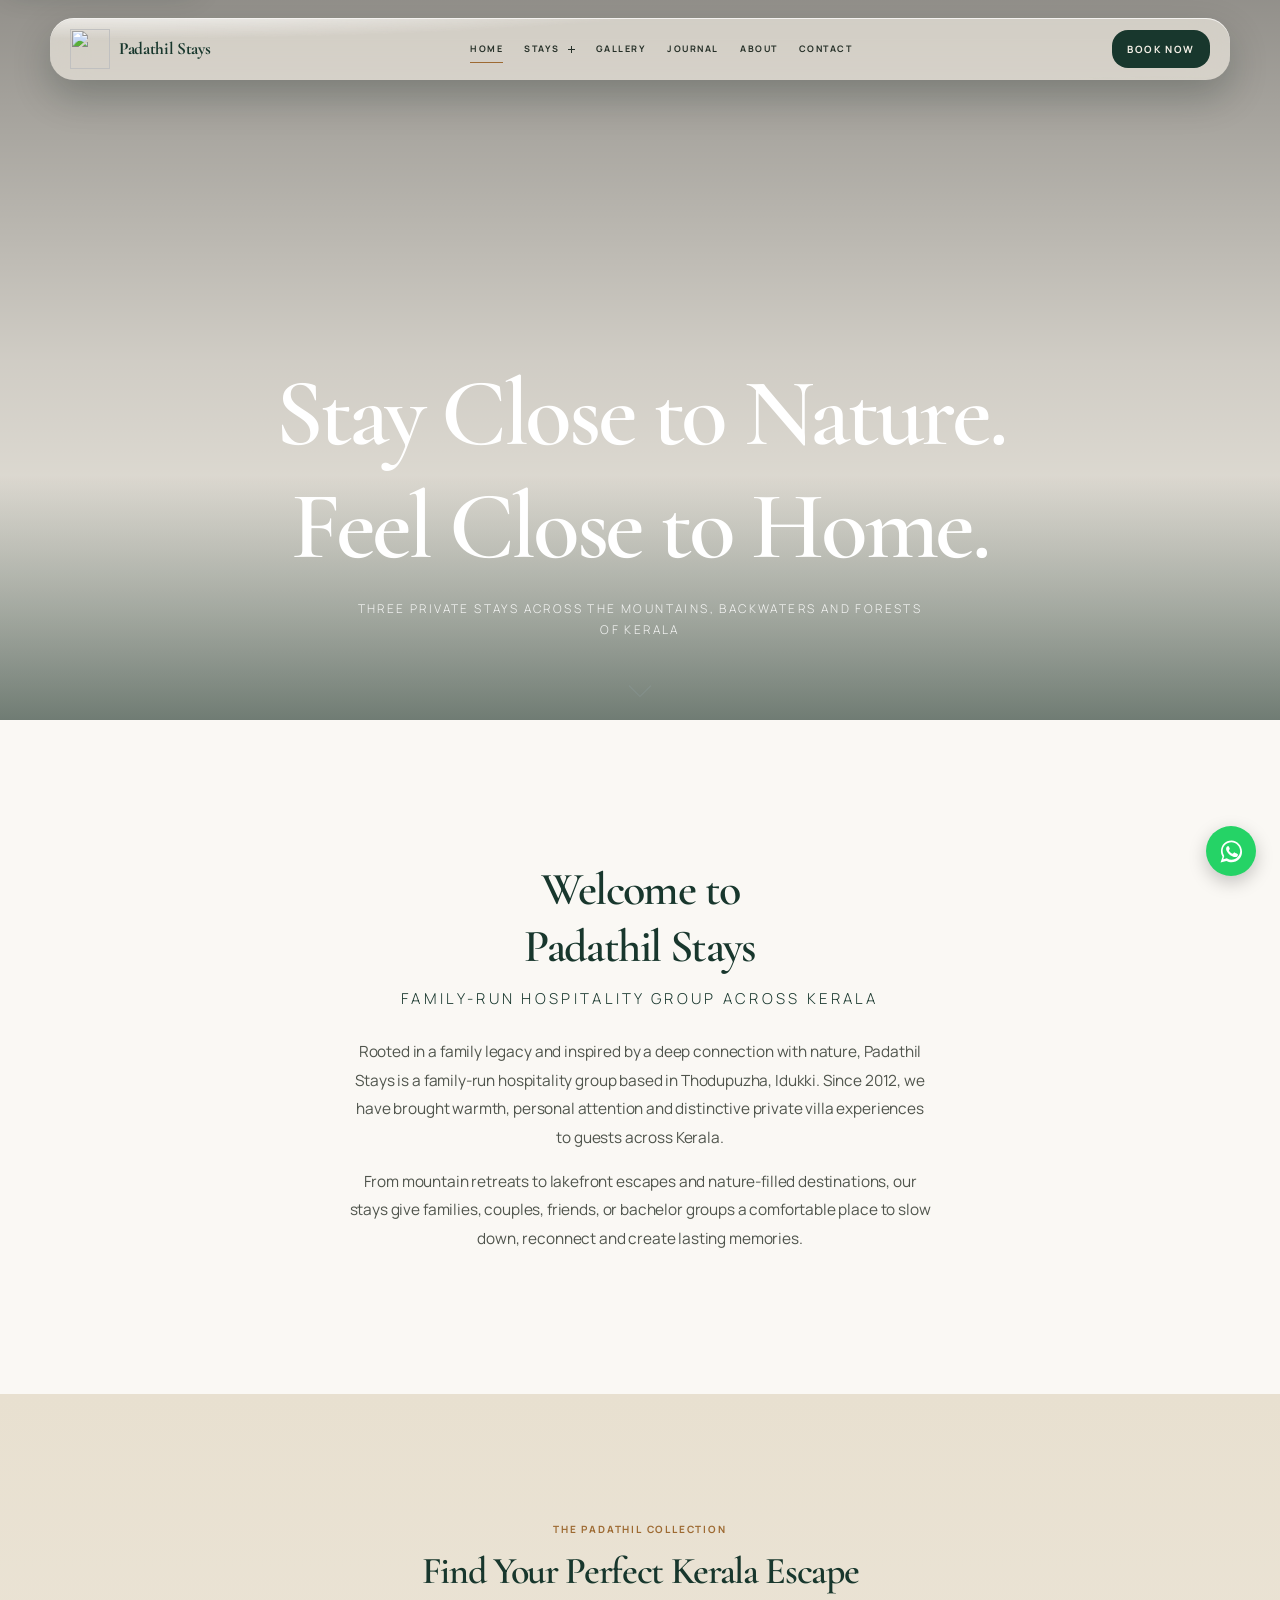
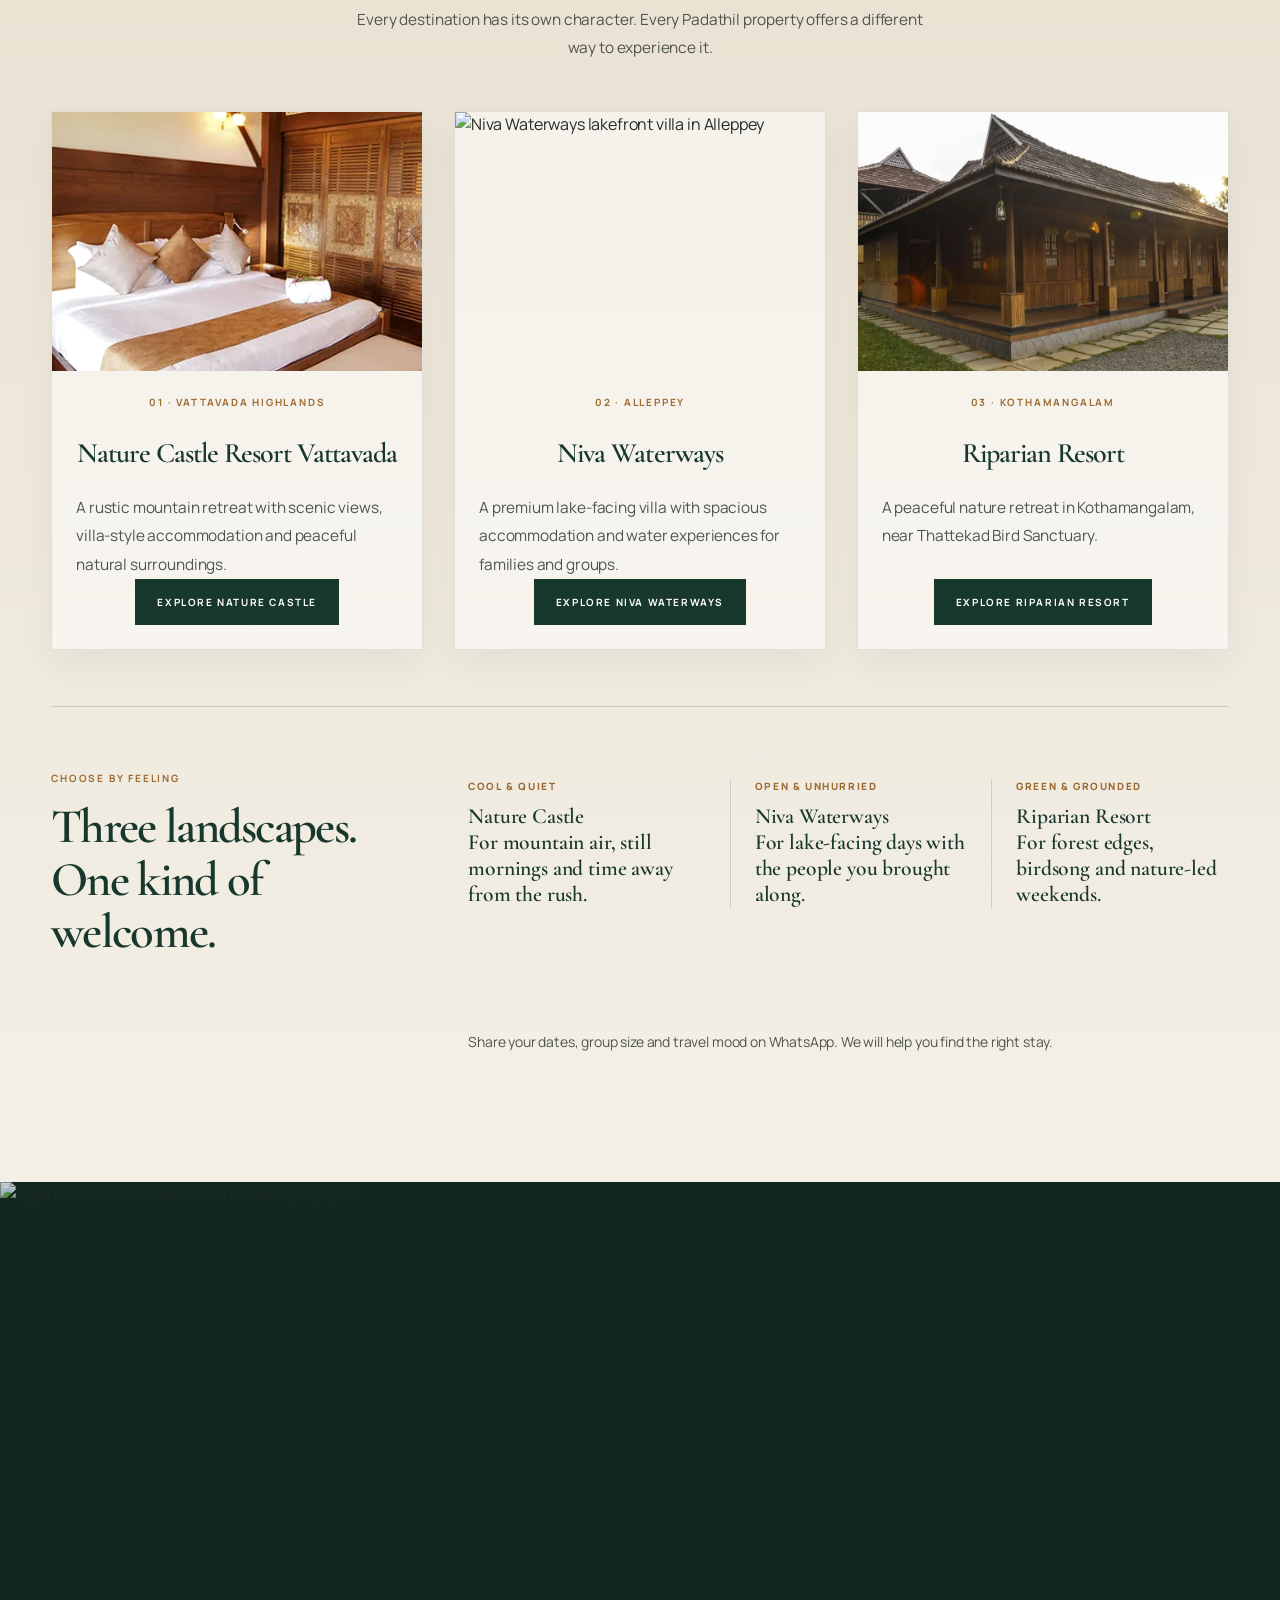
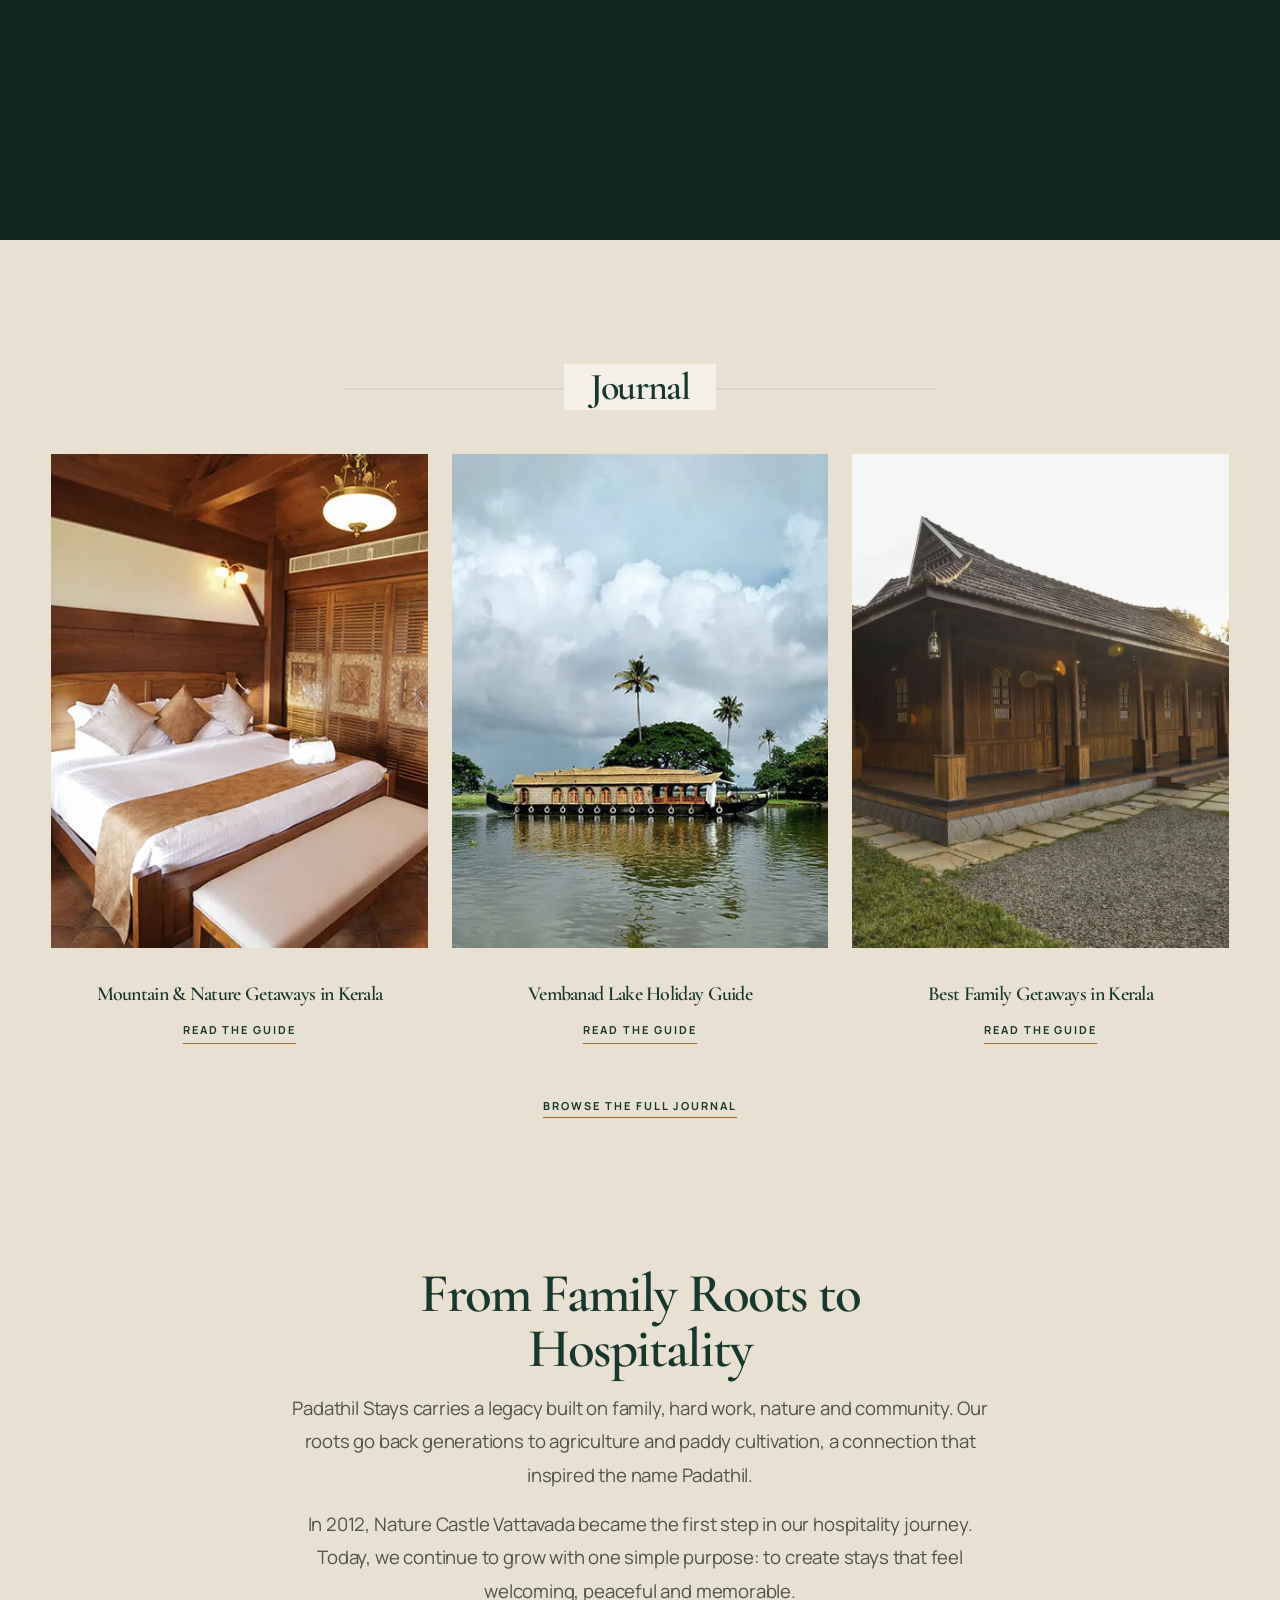
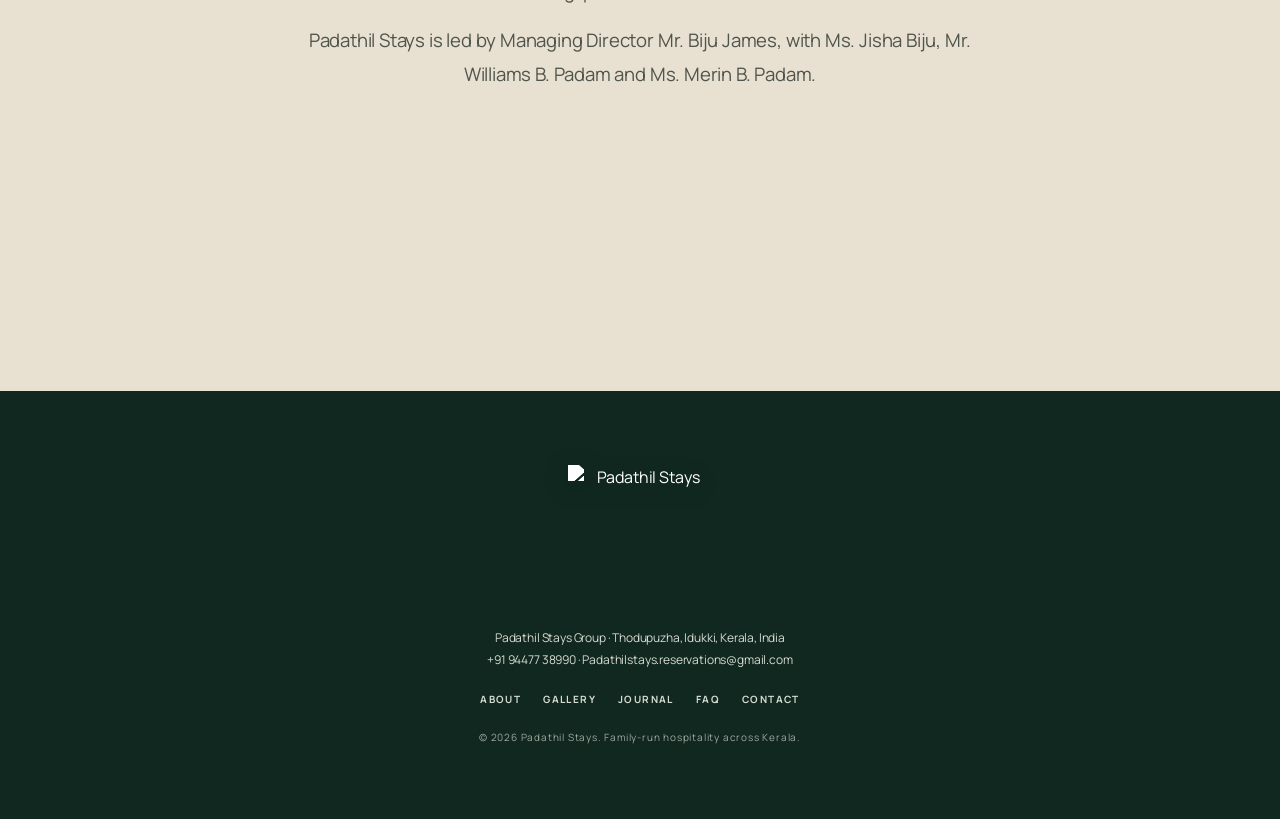
==== commit 15e08241: "Add resort page redesigns, nearby maps, scroll animations, 404 page Hero slideshows, specialties sec" ====
--- a/index.html
+++ b/index.html
@@ -4,7 +4,7 @@
 <meta charset="UTF-8" />
 <meta name="viewport" content="width=device-width, initial-scale=1.0" />
 <title>Padathil Stays | Private Villa Stays &amp; Resorts in Kerala</title>
-<meta name="description" content="Discover Padathil Stays, a family-run hospitality group offering private villa stays in Vattavada, Vembanad Lake and Bhoothathankettu, Kerala." />
+<meta name="description" content="Discover Padathil Stays, a family-run hospitality group offering private villa stays in Vattavada, Alleppey and Bhoothathankettu, Kerala." />
 <meta name="robots" content="index, follow" />
 <link rel="canonical" href="https://padathilstays.com/" />
 <link rel="icon" type="image/webp" href="images/padathil-symbol-transparent.webp" />
@@ -12,7 +12,7 @@
 <meta property="og:type" content="website" />
 <meta property="og:site_name" content="Padathil Stays" />
 <meta property="og:title" content="Padathil Stays | Private Villa Stays &amp; Resorts in Kerala" />
-<meta property="og:description" content="Discover family-run private villa stays across Vattavada, Vembanad Lake and Bhoothathankettu, Kerala." />
+<meta property="og:description" content="Discover family-run private villa stays across Vattavada, Alleppey and Bhoothathankettu, Kerala." />
 <meta property="og:url" content="https://padathilstays.com/" />
 <meta property="og:image" content="https://padathilstays.com/images/banner/hero-landing.webp" />
 <meta name="twitter:card" content="summary_large_image" />
@@ -41,6 +41,7 @@
 <link rel="stylesheet" href="styles.css" />
 <link rel="stylesheet" href="site.css" />
 
+<script src="https://cdn.jsdelivr.net/npm/lenis@1.1.20/dist/lenis.min.js" defer></script>
 <script src="site.js" defer></script>
 </head>
 <body class="is-loading">
@@ -64,8 +65,8 @@
         <div class="stay-menu stay-menu--picker">
           <div class="stay-picker">
             <a href="nature-castle-vattavada.html" class="stay-option"><span class="stay-option-copy"><b>Nature Castle Resort</b><small>Vattavada highlands</small></span></a>
-            <a href="niva-waterways.html" class="stay-option"><span class="stay-option-copy"><b>Niva Waterways</b><small>Vembanad Lake</small></span></a>
-            <a href="riparian-ayur-resorts.html" class="stay-option"><span class="stay-option-copy"><b>Riparian Ayur Resorts</b><small>Bhoothathankettu forest</small></span></a>
+            <a href="niva-waterways.html" class="stay-option"><span class="stay-option-copy"><b>Niva Waterways</b><small>Alleppey</small></span></a>
+            <a href="riparian-ayur-resorts.html" class="stay-option"><span class="stay-option-copy"><b>Riparian Resort</b><small>Kothamangalam forest</small></span></a>
           </div>
         </div>
       </details>
@@ -83,8 +84,8 @@
           <a data-nav-link href="index.html">Home</a>
           <p class="mobile-stay-label">Choose a stay</p>
           <a class="mobile-stay-link" href="nature-castle-vattavada.html">Nature Castle · Vattavada</a>
-          <a class="mobile-stay-link" href="niva-waterways.html">Niva · Vembanad Lake</a>
-          <a class="mobile-stay-link" href="riparian-ayur-resorts.html">Riparian · Bhoothathankettu</a>
+          <a class="mobile-stay-link" href="niva-waterways.html">Niva · Alleppey</a>
+          <a class="mobile-stay-link" href="riparian-ayur-resorts.html">Riparian · Kothamangalam</a>
           <a data-nav-link href="gallery.html">Gallery</a>
           <a data-nav-link href="blog.html">Journal</a>
           <a data-nav-link href="about.html">About</a>
@@ -100,8 +101,13 @@
   <main id="main-content">
   <!-- ================= HERO ================= -->
   <section id="top" class="relative h-[100svh] min-h-[620px] w-full overflow-hidden">
-    <img src="images/banner/hero-landing.webp" alt="Traditional Kerala timber homestay lit at dusk" width="1600" height="999" fetchpriority="high" class="absolute inset-0 h-full w-full object-cover" />
-    <div class="absolute inset-0 bg-gradient-to-b from-black/40 via-black/5 to-black/45"></div>
+    <div class="hero-slides" aria-hidden="false">
+      <img src="images/banner/hero-landing.webp" alt="Traditional Kerala timber homestay lit at dusk" width="1600" height="999" fetchpriority="high" class="hero-slide absolute inset-0 h-full w-full object-cover" />
+      <img src="images/banner/hero-slide-nature-castle.webp" alt="Nature Castle Resort, a tiled-roof timber house under a blue sky in Vattavada" width="1600" height="999" decoding="async" class="hero-slide absolute inset-0 h-full w-full object-cover" />
+      <img src="images/banner/hero-slide-niva.webp" alt="Niva Waterways lakefront in Alleppey" width="1600" height="999" decoding="async" class="hero-slide absolute inset-0 h-full w-full object-cover" />
+      <img src="images/banner/hero-slide-riparian.webp" alt="Riparian Resort wooden villa with a tiled roof and veranda" width="1600" height="999" decoding="async" class="hero-slide absolute inset-0 h-full w-full object-cover" />
+    </div>
+    <div class="absolute inset-0 bg-gradient-to-b from-black/40 via-black/15 to-black/50"></div>
 
     <!-- caption -->
     <div class="hero-copy absolute left-0 bottom-[80px] w-full text-center px-6">
@@ -117,7 +123,7 @@
 
   <!-- floating whatsapp -->
   <a href="https://wa.me/919447738990?text=Hello%20Padathil%20Stays%2C%20I%20would%20like%20to%20enquire.%0AProperty%3A%20%0ACheck-in%3A%20%0ACheck-out%3A%20%0AGuests%3A%20%0AQuestions%3A%20" target="_blank" rel="noopener" aria-label="Chat on WhatsApp"
-     class="fixed bottom-6 right-6 z-50 h-[50px] w-[50px] rounded-full bg-[#25D366] shadow-lg flex items-center justify-center hover:scale-105 transition-transform">
+     class="wa-float">
     <svg width="27" height="27" viewBox="0 0 32 32" fill="#fff"><path d="M16 3C9 3 3.5 8.5 3.5 15.5c0 2.4.7 4.7 1.9 6.7L3 29l7-1.8c1.9 1 4 1.6 6 1.6 7 0 12.5-5.5 12.5-12.5S23 3 16 3zm0 22.7c-1.8 0-3.6-.5-5.1-1.4l-.4-.2-4.2 1.1 1.1-4-.3-.4a10.2 10.2 0 01-1.6-5.6c0-5.7 4.6-10.3 10.3-10.3S26.3 9.8 26.3 15.5 21.7 25.7 16 25.7zm5.7-7.6c-.3-.2-1.8-.9-2.1-1s-.5-.2-.7.2c-.2.3-.8 1-1 1.2s-.4.2-.7.1c-.3-.2-1.3-.5-2.5-1.5-.9-.8-1.5-1.8-1.7-2.1s0-.5.1-.7l.5-.6c.2-.2.2-.3.3-.6s0-.4 0-.6l-.9-2.2c-.2-.6-.5-.5-.7-.5h-.6c-.2 0-.6.1-.9.4-.3.3-1.2 1.1-1.2 2.8s1.2 3.3 1.4 3.5c.2.3 2.4 3.7 5.9 5.2.8.4 1.5.6 2 .7.8.3 1.6.2 2.2.1.7-.1 2-.8 2.3-1.6.3-.8.3-1.5.2-1.6-.1-.2-.3-.3-.6-.4z"/></svg>
   </a>
 
@@ -125,13 +131,13 @@
   <section id="welcome" class="bg-white text-center py-[70px]">
     <div class="wrap max-w-[1000px]">
       <h2 class="text-[38px] md:text-[46px] leading-tight">Welcome to Padathil Stays</h2>
-      <p class="mt-3 mb-7 font-sans font-light uppercase tracking-[.22em] text-[15px] text-nandor">Family-Run Hospitality Across Kerala</p>
+      <p class="mt-3 mb-7 font-sans font-light uppercase tracking-[.22em] text-[15px] text-nandor">Family-Run Hospitality Group Across Kerala</p>
       <p class="body-copy mx-auto max-w-[820px] text-center">
         Rooted in a family legacy and inspired by a deep connection with nature, Padathil Stays is a family-run
         hospitality group based in Thodupuzha, Idukki. Since 2012, we have brought warmth, personal attention and
         distinctive private villa experiences to guests across Kerala.
       </p>
-      <p class="body-copy mx-auto mt-4 max-w-[820px] text-center">From mountain retreats to lakefront escapes and nature-filled destinations, our stays give families, couples and groups a comfortable place to slow down, reconnect and create lasting memories.</p>
+      <p class="body-copy mx-auto mt-4 max-w-[820px] text-center">From mountain retreats to lakefront escapes and nature-filled destinations, our stays give families, couples, friends, or bachelor groups a comfortable place to slow down, reconnect and create lasting memories.</p>
     </div>
   </section>
 
@@ -152,32 +158,29 @@
             <span class="property-index">01 · Vattavada Highlands</span>
             <h3 class="text-[18px] tracking-[.03em] pb-2">Nature Castle Resort Vattavada</h3>
             <p class="body-copy">A rustic mountain retreat with scenic views, villa-style accommodation and peaceful natural surroundings.</p>
-            <span class="property-meta">Mountain retreat · Couples &amp; families</span>
             <span class="vbtn mt-5">Explore Nature Castle</span>
           </div>
         </a>
         <a href="niva-waterways.html" class="property-card stay-choice group block bg-white">
           <figure class="overflow-hidden">
-            <img src="images/niva-waterways-card.webp" alt="Niva Waterways lakefront villa on Vembanad Lake" width="900" height="798" loading="lazy" decoding="async" class="w-full aspect-[9/7] object-cover transition-transform duration-700 group-hover:scale-105" />
+            <img src="images/niva-waterways-card.webp" alt="Niva Waterways lakefront villa in Alleppey" width="900" height="798" loading="lazy" decoding="async" class="w-full aspect-[9/7] object-cover transition-transform duration-700 group-hover:scale-105" />
           </figure>
           <div class="stay-choice-content p-6">
-            <span class="property-index">02 · Vembanad Lake</span>
+            <span class="property-index">02 · Alleppey</span>
             <h3 class="text-[18px] tracking-[.03em] pb-2">Niva Waterways</h3>
             <p class="body-copy">A premium lake-facing villa with spacious accommodation and water experiences for families and groups.</p>
-            <span class="property-meta">Lake-facing villa · Families &amp; groups</span>
             <span class="vbtn mt-5">Explore Niva Waterways</span>
           </div>
         </a>
         <a href="riparian-ayur-resorts.html" class="property-card stay-choice group block bg-white">
           <figure class="overflow-hidden">
-            <img src="images/exper-3.webp" alt="Representative forest landscape near Bhoothathankettu, Kerala" width="900" height="700" loading="lazy" decoding="async" class="w-full aspect-[9/7] object-cover transition-transform duration-700 group-hover:scale-105" />
+            <img src="images/riparian-resort-card.webp" alt="Riparian Resort traditional wooden villa with tiled roof and veranda" width="900" height="700" loading="lazy" decoding="async" class="w-full aspect-[9/7] object-cover transition-transform duration-700 group-hover:scale-105" />
           </figure>
           <div class="stay-choice-content p-6">
-            <span class="property-index">03 · Bhoothathankettu</span>
-            <h3 class="text-[18px] tracking-[.03em] pb-2">Riparian Ayur Resorts</h3>
-            <p class="body-copy">A peaceful nature retreat near Bhoothathankettu and Thattekad Bird Sanctuary.</p>
-            <span class="property-meta">Nature retreat · Slow weekends</span>
-            <span class="vbtn mt-5">Explore Riparian Ayur Resorts</span>
+            <span class="property-index">03 · Kothamangalam</span>
+            <h3 class="text-[18px] tracking-[.03em] pb-2">Riparian Resort</h3>
+            <p class="body-copy">A peaceful nature retreat in Kothamangalam, near Thattekad Bird Sanctuary.</p>
+            <span class="vbtn mt-5">Explore Riparian Resort</span>
           </div>
         </a>
       </div>
@@ -189,7 +192,7 @@
         <div class="property-facts grid gap-6 md:grid-cols-3">
           <dl><dt>Cool &amp; quiet</dt><dd>Nature Castle<br />For mountain air, still mornings and time away from the rush.</dd></dl>
           <dl><dt>Open &amp; unhurried</dt><dd>Niva Waterways<br />For lake-facing days with the people you brought along.</dd></dl>
-          <dl><dt>Green &amp; grounded</dt><dd>Riparian Ayur Resorts<br />For forest edges, birdsong and nature-led weekends.</dd></dl>
+          <dl><dt>Green &amp; grounded</dt><dd>Riparian Resort<br />For forest edges, birdsong and nature-led weekends.</dd></dl>
         </div>
         <p class="property-compass-note">Share your dates, group size and travel mood on WhatsApp. We will help you find the right stay.</p>
       </section>
@@ -198,19 +201,12 @@
 
   <!-- ================= WHY PADATHIL ================= -->
   <section id="why-padathil" class="relative bg-cream pb-[50px]">
-    <div class="absolute top-[46px] left-0 w-full z-20">
-      <div class="wrap">
-        <h2 class="text-white leading-[.95] text-[44px] md:text-[66px]">Why
-          <span class="block text-[30px] md:text-[44px] tracking-[.04em]">Padathil Stays</span>
-        </h2>
-      </div>
-    </div>
-
     <figure class="relative">
-      <img src="images/why-padathil-house.webp" alt="Riparian Ayur Resorts wooden villa near Bhoothathankettu" width="1600" height="823" class="w-full h-[560px] md:h-auto object-cover" />
+      <img src="images/why-padathil-house.webp" alt="Riparian Resort wooden villa in Kothamangalam" width="1600" height="823" class="w-full h-[560px] md:h-auto object-cover" />
     </figure>
 
     <div class="relative md:absolute md:bottom-0 md:right-0 md:w-1/2 bg-panel px-6 md:pl-[45px] md:pr-8 py-[38px] md:py-[45px]">
+      <h2 class="why-title">Why Padathil Stays</h2>
       <h3 class="text-[24px] md:text-[27px] tracking-[.06em] pb-5">Hospitality That Feels Personal</h3>
       <p class="body-copy">The best stays are defined by how you feel when you arrive, how you are welcomed and the memories you take home.</p>
       <div class="mt-5 grid gap-3 sm:grid-cols-2">
@@ -230,10 +226,23 @@
     </div>
     <div class="wrap mt-8 max-w-[1320px]">
       <div class="grid grid-cols-1 sm:grid-cols-3 gap-4 md:gap-6">
-        <figure class="overflow-hidden"><img src="images/exper-1.webp" alt="" class="w-full aspect-[413/542] object-cover" /></figure>
-        <figure class="overflow-hidden"><img src="images/exper-2.webp" alt="" class="w-full aspect-[413/542] object-cover" /></figure>
-        <figure class="overflow-hidden"><img src="images/exper-3.webp" alt="" class="w-full aspect-[413/542] object-cover" /></figure>
-      </div>
+        <a href="blog-mountain-nature-getaways-kerala.html" class="journal-tile group flex flex-col">
+          <figure class="overflow-hidden"><img src="images/exper-1.webp" alt="" width="413" height="542" loading="lazy" decoding="async" class="w-full aspect-[413/542] object-cover transition-transform duration-700 group-hover:scale-105" /></figure>
+          <h3 class="mt-5 mb-4 text-center text-[20px] leading-snug">Mountain &amp; Nature Getaways in Kerala</h3>
+          <span class="journal-link">Read the guide</span>
+        </a>
+        <a href="blog-vembanad-lake-holiday-guide.html" class="journal-tile group flex flex-col">
+          <figure class="overflow-hidden"><img src="images/exper-2.webp" alt="" width="413" height="542" loading="lazy" decoding="async" class="w-full aspect-[413/542] object-cover transition-transform duration-700 group-hover:scale-105" /></figure>
+          <h3 class="mt-5 mb-4 text-center text-[20px] leading-snug">Vembanad Lake Holiday Guide</h3>
+          <span class="journal-link">Read the guide</span>
+        </a>
+        <a href="blog-family-getaways-kerala.html" class="journal-tile group flex flex-col">
+          <figure class="overflow-hidden"><img src="images/riparian-journal.webp" alt="Riparian Resort wooden villa with tiled roof and veranda" width="413" height="542" loading="lazy" decoding="async" class="w-full aspect-[413/542] object-cover transition-transform duration-700 group-hover:scale-105" /></figure>
+          <h3 class="mt-5 mb-4 text-center text-[20px] leading-snug">Best Family Getaways in Kerala</h3>
+          <span class="journal-link">Read the guide</span>
+        </a>
+      </div>
+      <p class="mt-12 text-center"><a href="blog.html" class="journal-link">Browse the full journal</a></p>
     </div>
     <div class="h-[70px]"></div>
   </section>
--- a/site.css
+++ b/site.css
@@ -16,6 +16,14 @@
   --intro-width: 52ch;
 }
 
+@font-face {
+  font-family: 'SN Pro';
+  src: url('fonts/SNPro-Bold.woff2') format('woff2');
+  font-weight: 700;
+  font-style: normal;
+  font-display: swap;
+}
+
 html { scroll-padding-top: 92px; scroll-behavior: smooth; background: var(--paper); }
 body {
   background: var(--paper) !important;
@@ -79,7 +87,7 @@
 .body-copy {
   max-width: var(--reading-width);
   color: var(--padathil-body) !important;
-  font-size: clamp(.88rem, 1.15vw, 1rem) !important;
+  font-size: clamp(.95rem, 1.2vw, 1.0625rem) !important;
   font-weight: 400 !important;
   letter-spacing: -.01em;
   line-height: 1.85 !important;
@@ -175,24 +183,23 @@
 
 .stay-menu {
   overflow: hidden;
-  border: 1px solid var(--line) !important;
-  background: rgba(244,240,231,.98) !important;
-  box-shadow: 0 18px 40px rgba(16,40,32,.14) !important;
-}
-.stay-menu a { border-bottom: 1px solid rgba(24,55,45,.09); }
+  border: 0 !important;
+  background: #123b30 !important;
+  box-shadow: 0 18px 42px rgba(7,25,20,.28) !important;
+}
+.stay-menu a { border-bottom: 1px solid rgba(255,248,235,.14); }
 .stay-menu a:last-child { border-bottom: 0; }
 .stay-menu--picker {
+  overflow: hidden;
   border: 0 !important;
-  border-top: 2px solid var(--brass) !important;
-  background: var(--paper) !important;
-  box-shadow: 0 10px 24px rgba(16,40,32,.12) !important;
+  background: #123b30 !important;
+  box-shadow: 0 18px 42px rgba(7,25,20,.28) !important;
 }
 .stay-menu-toggle > summary {
   display: inline-flex;
   align-items: center;
-  gap: 7px;
-}
-/* Small plus that collapses to a minus when open. */
+  gap: 8px;
+}
 .stay-menu-toggle > summary::after {
   width: 7px;
   height: 7px;
@@ -205,33 +212,40 @@
   background: linear-gradient(currentColor, currentColor) center / 100% 1px no-repeat;
 }
 .stay-menu-toggle > summary[aria-current='page'] { color: var(--brass); }
-.stay-picker { padding: 4px 22px; }
+.stay-picker { padding: 13px; }
 .stay-picker .stay-option {
   display: block;
-  padding: 15px 0;
-  color: var(--forest);
-  transition: color .2s ease, padding-left .2s ease;
+  padding: 16px 14px;
+  color: #fffdf6;
+  transition: background .24s ease, color .24s ease;
 }
 .stay-picker .stay-option-copy { display: block; }
 .stay-picker .stay-option-copy b {
   display: block;
-  font-family: 'Cormorant Garamond', Georgia, serif;
-  font-size: 1.2rem;
-  font-weight: 600;
-  line-height: 1.05;
+  color: #fffdf6;
+  font-family: 'SN Pro', 'Manrope', sans-serif;
+  font-size: 1.22rem;
+  font-weight: 700;
+  letter-spacing: -.02em;
+  line-height: 1.08;
+  text-transform: none;
 }
 .stay-picker .stay-option-copy small {
   display: block;
-  margin-top: 4px;
-  color: var(--body);
+  margin-top: 7px;
+  color: rgba(255,253,246,.9);
   font-family: 'Manrope', sans-serif;
-  font-size: 9px;
+  font-size: 10px;
   font-weight: 700;
-  letter-spacing: .1em;
+  letter-spacing: .13em;
   line-height: 1.3;
   text-transform: uppercase;
 }
-.stay-picker .stay-option:hover { color: var(--brass) !important; padding-left: 8px; }
+.stay-picker .stay-option:hover {
+  color: #fffdf6 !important;
+  background: rgba(255,253,246,.14);
+}
+.stay-picker .stay-option:hover small { color: #fffdf6; }
 .stay-picker .stay-option::after { display: none; }
 
 .vbtn {
@@ -432,6 +446,10 @@
 .stay-choice-content .body-copy { margin-right: auto; margin-left: auto; }
 .stay-choice-content .property-meta { margin-top: 20px; }
 .stay-choice-content .vbtn { margin-top: auto !important; }
+/* Reserve two title lines so descriptions start level across the three cards. */
+@media (min-width: 768px) {
+  .stay-choice-content h3 { display: flex; align-items: center; justify-content: center; min-height: 2.6em; line-height: 1.1; }
+}
 
 .property-compass {
   display: grid;
@@ -444,6 +462,11 @@
 .property-compass h3 { font-size: clamp(2.35rem, 3.8vw, 4.1rem) !important; }
 .property-compass .property-facts { margin-top: 8px; }
 .property-facts > div { padding: clamp(18px, 3vw, 26px); border: 1px solid var(--line); background: rgba(255,255,255,.4); }
+/* Hairline bar between the three feelings; horizontal rule when stacked. */
+.property-facts > dl + dl { padding-top: 24px; border-top: 1px solid var(--line); }
+@media (min-width: 768px) {
+  .property-facts > dl + dl { padding-top: 0; padding-left: 24px; border-top: 0; border-left: 1px solid var(--line); }
+}
 .property-facts dt { color: var(--brass); font-family: 'Manrope', sans-serif; font-size: 10px; font-weight: 800; letter-spacing: .16em; text-align: left; text-transform: uppercase; }
 .property-facts dd { min-height: 0; margin-top: 10px; color: var(--forest); font-family: 'Cormorant Garamond', Georgia, serif; font-size: 1.35rem; font-weight: 600; line-height: 1.2; text-align: left; }
 .property-compass-note { grid-column: 2; margin: -5px 0 0; color: var(--body); font-size: .87rem; line-height: 1.65; text-align: left; }
@@ -451,8 +474,7 @@
 #why-padathil { padding-bottom: 0 !important; background: var(--forest-deep) !important; }
 #why-padathil figure { overflow: hidden; }
 #why-padathil figure img { min-height: 650px; opacity: .78; filter: saturate(.74) contrast(1.08); }
-#why-padathil h2 { font-size: clamp(3.25rem, 6vw, 6.5rem) !important; letter-spacing: -.045em !important; }
-#why-padathil h2, #why-padathil h2 span { color: #fff !important; }
+#why-padathil .why-title { margin-bottom: 26px; padding-bottom: 20px; border-bottom: 1px solid var(--line); color: var(--forest); font-size: clamp(2.4rem, 3.6vw, 3.4rem) !important; letter-spacing: -.02em !important; line-height: 1; }
 #why-padathil .bg-panel { border-top: 1px solid rgba(255,255,255,.42); background: var(--paper) !important; }
 #why-padathil h4 { font-size: 1.35rem !important; }
 
@@ -468,6 +490,7 @@
 
 #our-story { background-color: var(--paper-deep) !important; }
 #our-story h2 { font-size: clamp(2.8rem, 4.3vw, 4.8rem) !important; }
+#our-story .body-copy { font-size: clamp(1.02rem, 1.45vw, 1.2rem) !important; line-height: 1.8 !important; }
 
 /* Shared interiors: preserve content, shift every page from utilitarian to composed. */
 main > section { position: relative; }
@@ -526,7 +549,7 @@
 .site-brand span { font-family: 'Cormorant Garamond', Georgia, serif; font-size: 1.25rem; font-weight: 700; letter-spacing: -.02em; }
 .desktop-nav { display: flex; align-items: center; gap: clamp(16px, 2vw, 30px); font-size: 10px; font-weight: 700; text-transform: uppercase; }
 .desktop-nav > details { position: relative; }
-.desktop-nav .stay-menu { position: absolute; top: calc(100% + 12px); left: 0; width: 320px; }
+.desktop-nav .stay-menu { position: absolute; top: calc(100% + 12px); left: 0; width: 340px; }
 /* Bridges the 12px gap so the pointer stays inside the menu on its way down. */
 .desktop-nav .stay-menu::before { position: absolute; top: -12px; right: 0; left: 0; height: 12px; content: ''; }
 /* No reveal animation on the stays panel: the composited layer it leaves behind
@@ -718,3 +741,428 @@
   *, *::before, *::after { animation-duration: .01ms !important; animation-iteration-count: 1 !important; scroll-behavior: auto !important; transition-duration: .01ms !important; }
   .page-loader { animation-delay: 0s !important; }
 }
+
+/* Contact page — an editorial reservations desk, built from the shared field-journal system. */
+.contact-page ::selection { color: var(--paper); background: var(--forest); }
+.contact-page a { text-underline-offset: 5px; }
+.contact-page svg { width: 18px; height: 18px; fill: none; stroke: currentColor; stroke-width: 1.35; stroke-linecap: square; stroke-linejoin: miter; }
+.site-header {
+  position: fixed;
+  top: 18px;
+  left: 50%;
+  z-index: 80;
+  isolation: isolate;
+  width: min(1180px, calc(100% - 48px));
+  overflow: visible;
+  border: 0 !important;
+  border-radius: 24px;
+  background: rgba(244, 240, 231, .64) !important;
+  box-shadow: inset 0 1px 0 rgba(255, 255, 255, .72), 0 16px 38px rgba(7, 25, 20, .24);
+  backdrop-filter: blur(18px) saturate(142%);
+  -webkit-backdrop-filter: blur(18px) saturate(142%);
+  transform: translateX(-50%);
+}
+#siteHeader { background: rgba(244, 240, 231, .64) !important; }
+.site-header::before {
+  position: absolute;
+  inset: 1px;
+  z-index: 0;
+  border-radius: 23px;
+  content: '';
+  pointer-events: none;
+  background: radial-gradient(110% 150% at 4% -42%, rgba(255, 255, 255, .7) 0 27%, transparent 50%), radial-gradient(70% 120% at 100% 160%, rgba(187, 195, 167, .45), transparent 56%);
+  opacity: .78;
+}
+.site-header > .wrap { position: relative; z-index: 1; min-height: 62px; padding-right: 20px !important; padding-left: 20px !important; }
+.site-header .site-logo--header { width: 40px; height: 40px; }
+.site-header .site-brand { gap: 9px; }
+.site-header .site-brand span { font-size: 1.08rem; }
+.site-header .desktop-nav { gap: clamp(14px, 1.65vw, 25px); }
+.site-header .desktop-nav > a, .site-header .desktop-nav summary { font-size: 9px; }
+.site-header .header-book { min-height: 38px !important; padding-right: 15px !important; padding-left: 15px !important; border: 0 !important; border-radius: 16px; color: var(--paper) !important; background: var(--forest) !important; }
+.site-header .header-book:hover { color: var(--paper) !important; background: var(--brass) !important; }
+.site-header .stay-menu { border-radius: 16px; }
+
+/* Paper-led opening sections need a clear starting line beneath the floating header. */
+body:not(.contact-page):not(.blog-article):not(.riparian-page) main > section:first-child:not(#top):not(.media-hero) { padding-top: clamp(8.5rem, 14vw, 10.5rem) !important; }
+.contact-hero { position: relative; isolation: isolate; min-height: min(680px, calc(100svh - 72px)); overflow: hidden; color: var(--paper); background: var(--forest-deep); }
+.contact-hero-image { position: absolute; inset: 0; z-index: -2; background: url('images/hme-stay-bg.webp') center / cover no-repeat; animation: contact-drift 18s cubic-bezier(.16, 1, .3, 1) both; }
+.contact-hero::after { position: absolute; inset: 0; z-index: -1; content: ''; background: linear-gradient(90deg, rgba(7, 25, 20, .9) 0%, rgba(7, 25, 20, .68) 46%, rgba(7, 25, 20, .2) 100%); }
+.contact-hero-layout { display: flex; min-height: inherit; flex-direction: column; justify-content: flex-end; padding-top: clamp(116px, 14vw, 184px) !important; padding-bottom: clamp(48px, 6vw, 86px) !important; }
+.contact-hero-copy { max-width: min(760px, 100%); }
+.contact-page .contact-hero h1 { max-width: 10ch; margin: 0; color: var(--paper) !important; font-size: clamp(3.35rem, 7.7vw, 6rem); font-weight: 500 !important; line-height: .82; letter-spacing: -.055em !important; }
+.contact-page main > section.contact-hero:first-child h1::before { display: none !important; content: none !important; }
+.contact-hero h1 em, .contact-desk h2 em, .contact-enquiry h2 em, .contact-places h2 em { font-weight: 500; }
+.contact-hero-copy > p { max-width: 49ch; margin: 31px 0 0; color: rgba(255, 248, 235, .9); font-size: clamp(.93rem, 1.3vw, 1.08rem); line-height: 1.8; }
+.contact-primary-action { display: inline-flex; gap: 13px; align-items: center; margin-top: 31px; padding: 16px 18px; color: var(--forest-deep); background: var(--paper); font-size: 10px; font-weight: 700; letter-spacing: .15em; text-transform: uppercase; transition: color .25s ease, background .25s ease, transform .25s ease; }
+.contact-primary-action:hover { color: var(--paper); background: var(--brass); transform: translateY(-3px); }
+.contact-primary-action svg { width: 17px; }
+.contact-hero-note { align-self: flex-end; margin: 0; color: rgba(255, 248, 235, .74); font-size: 9px; font-weight: 700; letter-spacing: .16em; line-height: 1.8; text-align: right; text-transform: uppercase; }
+
+.contact-desk { padding: clamp(72px, 11vw, 152px) 0; background: var(--paper); }
+.contact-desk-layout { display: grid; grid-template-columns: minmax(0, .84fr) minmax(460px, 1.16fr); gap: clamp(56px, 9vw, 150px); align-items: start; }
+.contact-desk-intro { max-width: 425px; }
+.contact-page .contact-desk h2, .contact-page .contact-enquiry h2, .contact-page .contact-places h2 { font-size: clamp(2.8rem, 5.2vw, 5.2rem); font-weight: 500 !important; line-height: .84; letter-spacing: -.05em !important; }
+.contact-desk-intro > p { max-width: 42ch; margin: 29px 0 0; color: var(--body); font-size: .96rem; line-height: 1.8; }
+.contact-email-label { margin: 29px 0 0; color: var(--forest); font-size: 9px; font-weight: 700; letter-spacing: .15em; text-transform: uppercase; }
+.contact-email-link { display: flex; gap: 12px; align-items: center; justify-content: space-between; width: 100%; margin-top: 8px; padding: 14px 16px; color: var(--paper); background: var(--forest); font-family: 'Manrope', sans-serif; font-size: 13px; font-weight: 700; letter-spacing: -.015em; line-height: 1.55; transition: color .2s ease, background .2s ease, transform .2s ease; }
+.contact-email-link:hover { color: var(--paper); background: var(--brass); transform: translateY(-2px); }
+.contact-email-link svg { width: 15px; flex: 0 0 auto; }
+.contact-lines { border-top: 1px solid var(--forest); }
+.contact-line { display: grid; grid-template-columns: minmax(100px, .56fr) minmax(220px, 1fr) 22px; gap: 16px; align-items: center; min-height: 95px; border-bottom: 1px solid var(--line); color: var(--forest); transition: color .24s ease, padding .24s ease; }
+.contact-line:hover { padding-right: 8px; padding-left: 8px; color: var(--brass); }
+.contact-line span { font-size: 9px; font-weight: 700; letter-spacing: .15em; text-transform: uppercase; }
+.contact-line strong { font-family: 'Cormorant Garamond', Georgia, serif; font-size: clamp(1.6rem, 2.4vw, 2.25rem); font-weight: 600; letter-spacing: -.025em; }
+.contact-line svg { justify-self: end; }
+.contact-whatsapp-link { display: inline-flex; gap: 10px; align-items: center; margin-top: 24px; color: var(--forest); font-size: 10px; font-weight: 700; letter-spacing: .12em; line-height: 1.5; text-transform: uppercase; }
+.contact-whatsapp-link:hover { color: var(--brass); }
+.contact-whatsapp-link svg { width: 16px; }
+
+.contact-enquiry { padding: clamp(72px, 10vw, 136px) 0; color: var(--paper); background: var(--forest); }
+.contact-enquiry-layout { display: grid; grid-template-columns: minmax(0, .9fr) minmax(0, 1.1fr); gap: clamp(56px, 10vw, 160px); }
+.contact-page .contact-enquiry h2 { color: var(--paper) !important; }
+.contact-enquiry-list { margin: 0; padding: 0; list-style: none; border-top: 1px solid rgba(255, 248, 235, .44); counter-reset: enquiry; }
+.contact-enquiry-list li { display: grid; grid-template-columns: minmax(150px, .7fr) minmax(0, 1.3fr); gap: 20px; padding: 26px 0 27px; border-bottom: 1px solid rgba(255, 248, 235, .27); counter-increment: enquiry; }
+.contact-enquiry-list strong { display: flex; gap: 13px; color: var(--paper); font-family: 'Cormorant Garamond', Georgia, serif; font-size: 1.35rem; font-weight: 600; line-height: 1.1; }
+.contact-enquiry-list strong::before { content: counter(enquiry, decimal-leading-zero); color: var(--brass); font-family: 'Manrope', sans-serif; font-size: 9px; font-weight: 700; letter-spacing: .12em; line-height: 1.7; }
+.contact-enquiry-list span { color: rgba(255, 248, 235, .76); font-size: .9rem; line-height: 1.75; }
+
+.contact-places { padding: clamp(76px, 10vw, 136px) 0 clamp(84px, 12vw, 160px); background: var(--paper-deep); }
+.contact-places-heading { display: grid; grid-template-columns: minmax(0, 1fr) minmax(240px, .65fr); gap: 36px; align-items: end; padding-bottom: clamp(42px, 6vw, 74px); }
+.contact-places-heading p { max-width: 36ch; margin: 0 0 4px; color: var(--body); font-size: .94rem; line-height: 1.75; }
+.contact-place-list { border-top: 1px solid var(--forest); }
+.contact-place { display: grid; grid-template-columns: minmax(250px, .94fr) minmax(270px, 1.06fr) auto; gap: 34px; align-items: center; padding: 30px 0; border-bottom: 1px solid var(--line); }
+.contact-place h3 { margin: 0; font-size: clamp(1.55rem, 2.4vw, 2.25rem); font-weight: 500 !important; line-height: .98; }
+.contact-place p { max-width: 42ch; margin: 0; color: var(--body); font-size: .86rem; line-height: 1.75; }
+.contact-place a { display: inline-flex; gap: 8px; align-items: center; justify-self: end; padding-bottom: 6px; border-bottom: 1px solid var(--brass); color: var(--forest); font-size: 9px; font-weight: 700; letter-spacing: .13em; text-transform: uppercase; white-space: nowrap; transition: color .2s ease; }
+.contact-place a:hover { color: var(--brass); }
+.contact-place a svg { width: 15px; }
+
+@keyframes contact-drift { from { transform: scale(1.05); } to { transform: scale(1); } }
+
+@media (max-width: 767px) {
+  .site-header { top: 11px; width: calc(100% - 24px); border-radius: 18px; }
+  .site-header::before { border-radius: 17px; }
+  .site-header > .wrap { min-height: 54px; padding-right: 12px !important; padding-left: 12px !important; }
+  .site-header .site-brand span { display: block; font-size: 1rem !important; }
+  .site-header .site-logo--header { width: 34px !important; height: 34px !important; }
+  .site-header .mobile-menu summary { border-radius: 13px; }
+  .site-header .header-book { min-height: 36px !important; }
+  .contact-hero { min-height: 620px; }
+  .contact-hero::after { background: linear-gradient(0deg, rgba(7, 25, 20, .94) 0%, rgba(7, 25, 20, .56) 63%, rgba(7, 25, 20, .18) 100%); }
+  .contact-hero-layout { padding-top: 116px !important; padding-bottom: 31px !important; }
+  .contact-page .contact-hero h1 { font-size: clamp(3.2rem, 15vw, 4.25rem); }
+  .contact-hero-copy > p { max-width: 100%; margin-top: 24px; font-size: .9rem; overflow-wrap: break-word; }
+  .contact-primary-action { width: 100%; justify-content: space-between; margin-top: 25px; }
+  .contact-hero-note { margin-top: 43px; align-self: auto; text-align: left; }
+  .contact-desk-layout, .contact-enquiry-layout, .contact-places-heading { grid-template-columns: 1fr; }
+  .contact-desk-layout { gap: 50px; }
+  .contact-desk-intro { max-width: none; }
+  .contact-page .contact-desk h2, .contact-page .contact-enquiry h2, .contact-page .contact-places h2 { font-size: clamp(2.9rem, 14vw, 4.2rem); }
+  .contact-line { grid-template-columns: 1fr 20px; gap: 8px; min-height: 116px; }
+  .contact-line span { grid-column: 1 / -1; align-self: end; }
+  .contact-email-label { margin-top: 27px; font-size: 9px; }
+  .contact-email-link { max-width: 100%; padding: 16px; font-size: 14px; font-weight: 700; line-height: 1.55; overflow-wrap: anywhere; }
+  .contact-email-link svg { width: 16px; flex: 0 0 auto; }
+  .contact-line strong { font-family: 'SN Pro', 'Manrope', sans-serif; font-size: clamp(1.3rem, 6vw, 1.5rem); font-weight: 700; letter-spacing: 0; line-height: 1.2; font-variant-numeric: lining-nums tabular-nums; white-space: nowrap; }
+  .contact-line svg { grid-column: 2; grid-row: 2; }
+  .contact-enquiry-layout { gap: 45px; }
+  .contact-enquiry-list li { grid-template-columns: 1fr; gap: 10px; padding: 22px 0; }
+  .contact-places-heading { gap: 25px; }
+  .contact-place { grid-template-columns: 1fr; gap: 15px; padding: 27px 0 29px; }
+  .contact-place a { justify-self: start; margin-top: 3px; }
+}
+
+@media (max-width: 480px) {
+  .site-header .header-book { display: none !important; }
+}
+
+/* Journal tiles: titles share a two-line slot and the link sits on one baseline. */
+.journal-tile { height: 100%; }
+.journal-tile h3 { display: flex; align-items: center; justify-content: center; min-height: 2.7em; }
+.journal-link {
+  align-self: center;
+  margin-top: auto;
+  padding-bottom: 4px;
+  border-bottom: 1px solid var(--brass);
+  color: var(--forest);
+  font-family: 'Manrope', sans-serif;
+  font-size: 11px;
+  font-weight: 700;
+  letter-spacing: .18em;
+  text-transform: uppercase;
+  transition: color .2s ease;
+}
+.journal-link:hover, .journal-tile:hover .journal-link { color: var(--brass); }
+
+/* Hero slideshow: four images crossfade with a slow push-in. 24s loop, 6s per slide. */
+.hero-slide { opacity: 0; transform-origin: 50% 50%; will-change: opacity, transform; }
+.hero-slide:first-child { opacity: 1; }
+.is-loaded .hero-slide { animation: hero-slide 24s linear infinite both; }
+.is-loaded .hero-slide:nth-child(1) { animation-delay: -1.44s; transform-origin: 40% 60%; }
+.is-loaded .hero-slide:nth-child(2) { animation-delay: 4.56s; transform-origin: 60% 55%; }
+.is-loaded .hero-slide:nth-child(3) { animation-delay: 10.56s; transform-origin: 35% 50%; }
+.is-loaded .hero-slide:nth-child(4) { animation-delay: 16.56s; transform-origin: 65% 55%; }
+@keyframes hero-slide {
+  0%   { opacity: 0; transform: scale(1); visibility: visible; }
+  6%   { opacity: 1; }
+  25%  { opacity: 1; }
+  31%  { opacity: 0; transform: scale(1.1); visibility: visible; }
+  31.1%, 100% { opacity: 0; transform: scale(1.1); visibility: hidden; }
+}
+@media (prefers-reduced-motion: reduce) {
+  .is-loaded .hero-slide { animation: none; }
+  .is-loaded .hero-slide:not(:first-child) { opacity: 0; }
+  .is-loaded .hero-slide:first-child { opacity: 1; }
+}
+
+/* Gallery: strict grid. Equal columns, equal gutters, identical tile ratio, tops level in every row. */
+.gallery-grid { display: grid; grid-template-columns: 1fr; gap: 28px; align-items: start; }
+@media (min-width: 640px) { .gallery-grid { grid-template-columns: repeat(2, 1fr); } }
+@media (min-width: 1024px) { .gallery-grid { grid-template-columns: repeat(3, 1fr); gap: 32px; } }
+.gallery-grid > .gallery-card a, .gallery-grid > .gallery-card img { aspect-ratio: 4 / 5; }
+.gallery-card { background: transparent; }
+.gallery-card figcaption { padding: 14px 2px 0 !important; color: var(--body); font-size: 11px !important; font-weight: 700; letter-spacing: .14em; text-transform: uppercase; }
+.reveal-ready .gallery-card { opacity: 0; transform: translateY(56px) scale(.98); transition: opacity .9s ease, transform 1.1s cubic-bezier(.2,.7,.2,1); }
+.reveal-ready .gallery-card:nth-child(3n+2) { transition-delay: .15s; }
+.reveal-ready .gallery-card:nth-child(3n) { transition-delay: .3s; }
+.reveal-ready .gallery-card img { transform: scale(1.12); transition: transform 1.6s cubic-bezier(.2,.7,.2,1), filter .35s ease; }
+.reveal-ready .gallery-card.is-in { opacity: 1; transform: none; }
+.reveal-ready .gallery-card.is-in img { transform: none; }
+.reveal-ready .gallery-card.is-in:hover img { transform: scale(1.03); }
+
+
+
+/* Home page scroll pop-up. Classes are added by site.js, so no-JS visitors see everything. */
+.pop { opacity: 0; }
+.pop.pop-in { opacity: 1; animation: pop-up .7s cubic-bezier(.2,.8,.3,1) var(--pop-d, 0s) backwards; }
+@keyframes pop-up {
+  from { opacity: 0; transform: translateY(56px) scale(.94); }
+  60%  { opacity: 1; transform: translateY(-6px) scale(1.01); }
+  to   { opacity: 1; transform: none; }
+}
+
+/* Lenis drives smooth scrolling on the home page; native smooth-scroll would fight it. */
+html.lenis, html.lenis body { height: auto; }
+html.lenis { scroll-behavior: auto !important; }
+.lenis.lenis-stopped { overflow: hidden; }
+
+/* About page: photographic hero, split story, and a dark closing band. */
+.about-hero, .about-cta { position: relative; overflow: hidden; isolation: isolate; color: #fff; }
+.about-hero { padding: clamp(150px, 22vw, 240px) 0 clamp(90px, 12vw, 150px); }
+.about-cta { padding: clamp(90px, 12vw, 150px) 0; }
+.about-hero > img, .about-cta > img { position: absolute; inset: 0; z-index: -2; width: 100%; height: 100%; object-fit: cover; }
+.about-hero::after, .about-cta::after { position: absolute; inset: 0; z-index: -1; content: ''; background: linear-gradient(180deg, rgba(10,28,22,.62), rgba(10,28,22,.48) 55%, rgba(10,28,22,.72)); }
+.about-cta > img { filter: grayscale(.85) contrast(1.05); }
+.about-cta::after { background: rgba(12,34,27,.78); }
+.about-hero h1, .about-cta h2 { color: #fff !important; }
+.about-hero .body-copy, .about-cta .body-copy { color: rgba(255,255,255,.88) !important; margin-right: auto; margin-left: auto; text-align: center; }
+.about-cta .vbtn { background: #fff !important; color: var(--forest) !important; border-color: #fff !important; }
+.about-roots { padding: clamp(70px, 9vw, 120px) 0; background: var(--paper); }
+.about-split { display: grid; gap: 40px; align-items: center; }
+.about-split-text { text-align: left; }
+.about-split-text .body-copy { max-width: none; text-align: left; }
+.about-photo { overflow: hidden; }
+.about-photo img { width: 100%; aspect-ratio: 4 / 5; object-fit: cover; filter: sepia(.12) saturate(.9); }
+@media (min-width: 900px) {
+  .about-split { grid-template-columns: 1.05fr 1fr; gap: clamp(48px, 6vw, 96px); }
+  .about-photo { margin-top: 0; }
+}
+
+/* ===== Nature Castle Vattavada page ===== */
+.nc-page h1 { font-size: clamp(2.6rem, 5.4vw, 4.8rem) !important; line-height: 1.05; }
+.nc-page h2 { font-size: clamp(2rem, 3.3vw, 3rem) !important; line-height: 1.1; }
+.nc-page .body-copy { max-width: none; font-size: clamp(1.02rem, 1.3vw, 1.15rem) !important; }
+.nc-wide { max-width: 1240px !important; }
+.nc-page section:not(.nc-hero) { padding-top: clamp(64px, 8vw, 110px); padding-bottom: clamp(64px, 8vw, 110px); }
+
+.nc-slides { position: absolute; inset: 0; }
+.nc-slide { position: absolute; inset: 0; width: 100%; height: 100%; object-fit: cover; opacity: 0; will-change: opacity, transform; animation: nc-slide 36s linear infinite both; }
+.nc-slide:nth-child(1) { animation-delay: -1.44s; transform-origin: 45% 55%; }
+.nc-slide:nth-child(2) { animation-delay: 4.56s; transform-origin: 60% 50%; }
+.nc-slide:nth-child(3) { animation-delay: 10.56s; transform-origin: 40% 60%; }
+.nc-slide:nth-child(4) { animation-delay: 16.56s; transform-origin: 55% 45%; }
+.nc-slide:nth-child(5) { animation-delay: 22.56s; transform-origin: 50% 55%; }
+.nc-slide:nth-child(6) { animation-delay: 28.56s; transform-origin: 50% 60%; }
+@keyframes nc-slide {
+  0%   { opacity: 0; transform: scale(1); visibility: visible; }
+  4%   { opacity: 1; }
+  16.7% { opacity: 1; }
+  20.7% { opacity: 0; transform: scale(1.1); visibility: visible; }
+  20.8%, 100% { opacity: 0; transform: scale(1.1); visibility: hidden; }
+}
+.nc-hero-copy { z-index: 3; }
+.nc-hero-copy h1 { margin: 0 auto; max-width: 16ch; }
+
+.nc-intro { background: #fff; }
+.nc-directions { display: block; margin-top: 20px; color: var(--leaf); font-size: 11px; letter-spacing: .14em; text-decoration: underline; text-underline-offset: 4px; text-transform: uppercase; }
+.nc-intro .body-copy { max-width: 62ch; margin-right: auto; margin-left: auto; }
+
+.nc-signature { background: var(--paper); }
+.nc-sig-head { display: grid; gap: 28px; align-items: end; margin-bottom: clamp(36px, 5vw, 64px); }
+@media (min-width: 900px) { .nc-sig-head { grid-template-columns: 1fr auto; gap: 64px; } }
+.nc-signature .section-kicker { margin-bottom: 14px; }
+.nc-signature h2 { max-width: 22ch; margin: 0; color: var(--forest); }
+.nc-count { display: flex; margin: 0; }
+.nc-count span { display: flex; flex-direction: column; padding: 0 clamp(24px, 3.5vw, 48px); color: var(--brass); font-size: 11px; font-weight: 800; letter-spacing: .2em; text-transform: uppercase; }
+.nc-count span + span { border-left: 1px solid var(--line); }
+.nc-count span:first-child { padding-left: 0; }
+.nc-count span:last-child { padding-right: 0; }
+.nc-count b { margin-bottom: 14px; font-variant-numeric: lining-nums; color: var(--forest); font-family: 'Cormorant Garamond', Georgia, serif; font-size: clamp(4rem, 7vw, 6rem); font-weight: 600; letter-spacing: -.03em; line-height: .9; }
+
+.nc-spec { border-top: 2px solid var(--forest); }
+.nc-spec-head, .nc-spec-row { display: grid; grid-template-columns: 1.15fr .6fr 2fr 1.35fr; gap: 32px; }
+.nc-spec-head { padding: 14px 0; border-bottom: 1px solid var(--line); color: var(--brass); font-size: 10px; font-weight: 800; letter-spacing: .2em; text-transform: uppercase; }
+.nc-spec-row { align-items: start; padding: 32px 0; border-bottom: 1px solid var(--line); color: var(--ink); font-size: 1rem; line-height: 1.55; transition: background .25s ease; }
+.nc-spec-row:hover { background: rgba(255,255,255,.55); }
+.nc-spec-name { display: flex; align-items: baseline; gap: 14px; }
+.nc-spec-name span { color: var(--brass); font-size: 11px; font-weight: 800; letter-spacing: .16em; }
+.nc-spec-name h3 { margin: 0; color: var(--forest) !important; font-size: clamp(1.7rem, 2.4vw, 2.2rem) !important; line-height: 1.05; }
+.nc-spec-row strong { display: block; font-variant-numeric: lining-nums; color: var(--forest); font-family: 'Cormorant Garamond', Georgia, serif; font-size: 1.6rem; font-weight: 600; }
+.nc-spec-row p { margin: 0; }
+.nc-spec-row > div > span { color: var(--body); font-size: .95rem; }
+.nc-spec-muted { margin-top: 6px !important; color: var(--body); font-size: .95rem; }
+.nc-spec-row ul { margin: 0; padding: 0; list-style: none; }
+.nc-spec-row ul li { padding: 2px 0; }
+.nc-spec-row ul li::before { margin-right: 10px; color: var(--brass); content: '\2014'; }
+@media (max-width: 899px) {
+  .nc-spec-head { display: none; }
+  .nc-spec-row { grid-template-columns: 1fr 1fr; gap: 20px 24px; padding: 28px 0; }
+  .nc-spec-name, .nc-spec-row > div:nth-child(3), .nc-spec-row > div:nth-child(4) { grid-column: 1 / -1; }
+  .nc-spec-row > div[data-label]::before { display: block; margin-bottom: 6px; color: var(--brass); content: attr(data-label); font-size: 10px; font-weight: 800; letter-spacing: .2em; text-transform: uppercase; }
+}
+
+.nc-facts { display: grid; margin: clamp(32px, 4vw, 56px) 0 0; border-top: 1px solid var(--line); }
+.nc-facts > div { padding: 22px 0; border-bottom: 1px solid var(--line); }
+.nc-facts dt { color: var(--brass); font-size: 10px; font-weight: 800; letter-spacing: .2em; text-transform: uppercase; }
+.nc-facts dd { margin: 8px 0 0; color: var(--forest); font-family: 'Cormorant Garamond', Georgia, serif; font-size: 1.35rem; font-weight: 600; line-height: 1.25; }
+@media (min-width: 900px) {
+  .nc-facts { grid-template-columns: repeat(4, 1fr); border-bottom: 0; }
+  .nc-facts > div { padding: 26px 28px; border-bottom: 0; border-left: 1px solid var(--line); }
+  .nc-facts > div:first-child { padding-left: 0; border-left: 0; }
+}
+
+.nc-split { display: grid; gap: 40px; align-items: center; }
+@media (min-width: 900px) { .nc-split { grid-template-columns: 1fr 1fr; gap: clamp(48px, 6vw, 96px); } .nc-split--rev .nc-photo { order: 2; } }
+.nc-photo { overflow: hidden; }
+.nc-photo img { width: 100%; aspect-ratio: 4 / 5; object-fit: cover; }
+.nc-farm { background: var(--paper); }
+.nc-farm .section-kicker { margin-bottom: 14px; }
+.nc-farm h2, .nc-features h2 { margin-bottom: 24px; }
+.nc-glance { background: var(--paper-deep); }
+.nc-glance h2 { margin-bottom: 36px; }
+.nc-features { background: #fff; }
+.nc-feature-list { display: grid; gap: 4px 28px; margin: 0; padding: 0; list-style: none; }
+@media (min-width: 640px) { .nc-feature-list { grid-template-columns: 1fr 1fr; } }
+.nc-feature-list li { padding: 12px 0; border-bottom: 1px solid var(--line); }
+.nc-explore { background: var(--paper-deep); }
+.nc-valley { margin: 0 0 40px; overflow: hidden; }
+.nc-valley img { width: 100%; max-height: 520px; height: auto; object-fit: cover; }
+.nc-explore .body-copy, .nc-plan .body-copy { max-width: 60ch; margin: 18px auto 0; }
+.nc-plan { background: #fff; border-top: 1px solid var(--line); }
+
+/* Photos wipe open from the bottom and settle from a slight zoom; replays on every pass.
+   The clip sits on the img, not the figure: an observed element that is fully clipped never reports as visible. */
+.wipe img { clip-path: inset(0 0 100% 0); transform: scale(1.18); }
+.wipe figcaption { opacity: 0; transition: opacity .4s ease; }
+.wipe.pop-in img { clip-path: inset(0); transform: none; transition: clip-path 1.2s cubic-bezier(.77,0,.18,1) var(--pop-d, 0s), transform 1.8s cubic-bezier(.2,.7,.2,1) var(--pop-d, 0s); }
+.wipe.pop-in figcaption { opacity: 1; transition-delay: calc(var(--pop-d, 0s) + .8s); }
+
+/* Nature Castle: aligned farm photo strip. */
+.nc-page section.nc-farm-strip { padding-top: 0 !important; padding-bottom: 0 !important; background: var(--paper); }
+.nc-strip { display: grid; gap: 16px; }
+@media (min-width: 700px) { .nc-strip { grid-template-columns: repeat(3, 1fr); gap: 24px; } }
+.nc-strip figure { margin: 0; }
+.nc-strip .nc-photo img { aspect-ratio: 4 / 3; }
+.nc-strip figcaption { padding-top: 14px; color: var(--brass); font-size: 11px; font-weight: 800; letter-spacing: .18em; text-transform: uppercase; }
+
+/* Niva Waterways: aligned water-activity photos. */
+.nc-acts { display: grid; gap: 16px; margin-bottom: clamp(32px, 4vw, 56px); }
+@media (min-width: 560px) { .nc-acts { grid-template-columns: repeat(2, 1fr); gap: 24px; } }
+@media (min-width: 1000px) { .nc-acts { grid-template-columns: repeat(4, 1fr); } }
+.nc-acts figure { margin: 0; }
+.nc-acts figcaption { padding-top: 14px; color: var(--forest); font-family: 'Cormorant Garamond', Georgia, serif; font-size: 1.5rem; font-weight: 600; }
+
+/* Riparian Resort page. */
+.rp-sec { padding: clamp(64px, 8vw, 110px) 0; }
+.rp-slides { z-index: -3; }
+.rp-slides .nc-slide { animation-name: nc-slide; }
+.riparian-page .nc-signature { background: #d8d5bd; }
+.riparian-page .nc-facts dd { color: var(--riparian-ink); }
+.rp-perks { display: grid; gap: 0 32px; margin: clamp(24px, 3vw, 40px) 0 0; padding: 0; list-style: none; }
+@media (min-width: 700px) { .rp-perks { grid-template-columns: repeat(2, 1fr); } }
+@media (min-width: 1000px) { .rp-perks { grid-template-columns: repeat(3, 1fr); } }
+.rp-perks li { padding: 16px 0; border-bottom: 1px solid var(--line); color: #34483e; font-size: 1.05rem; }
+.rp-perks li::before { margin-right: 12px; color: var(--brass); content: '\2014'; }
+
+/* Riparian explorer: editorial field-guide chrome around the (unchanged) map. */
+:is(.riparian-page, .nc-page) .riparian-explorer .nearby-explorer { border: 1px solid var(--line); background: #f3eee1; box-shadow: none; grid-template-columns: minmax(0, 1.16fr) minmax(340px, .84fr); }
+:is(.riparian-page, .nc-page) .riparian-explorer .resort-atlas { background: #f3eee1; border-right: 1px solid var(--line); }
+:is(.riparian-page, .nc-page) .atlas-arrival { padding: 26px 28px 22px; border-bottom: 1px solid var(--line); background: transparent; color: var(--forest); }
+:is(.riparian-page, .nc-page) .atlas-arrival > div::before { display: block; margin-bottom: 8px; color: var(--brass); content: 'Your base'; font: 800 10px/1 'Manrope', sans-serif; letter-spacing: .22em; text-transform: uppercase; }
+:is(.riparian-page, .nc-page) .riparian-explorer .atlas-arrival h3 { color: var(--forest) !important; font-size: clamp(1.9rem, 2.6vw, 2.4rem); line-height: 1; }
+:is(.riparian-page, .nc-page) .atlas-arrival p { margin-top: 6px; color: var(--body); font-size: .85rem; }
+:is(.riparian-page, .nc-page) .atlas-directions { padding-bottom: 4px; border-bottom: 1px solid var(--brass); color: var(--forest); font-size: 10px; letter-spacing: .18em; text-decoration: none; text-transform: uppercase; }
+:is(.riparian-page, .nc-page) .atlas-caption { padding: 22px 28px 0; }
+:is(.riparian-page, .nc-page) .atlas-caption p { color: var(--forest); font: italic 500 1.25rem/1.2 'Cormorant Garamond', Georgia, serif; }
+:is(.riparian-page, .nc-page) .atlas-caption a { color: var(--forest); font-size: 10px; letter-spacing: .18em; text-decoration: none; text-transform: uppercase; border-bottom: 1px solid var(--brass); padding-bottom: 3px; }
+:is(.riparian-page, .nc-page) .atlas-help { padding: 0 28px; margin: 12px 0 22px; color: var(--body); font-size: .75rem; }
+
+:is(.riparian-page, .nc-page) .atlas-places { display: block; padding: 0 28px 10px; counter-reset: place; border-top: 1px solid var(--line); }
+:is(.riparian-page, .nc-page) .riparian-explorer .atlas-places .explorer-pin { display: grid; grid-template-columns: 2.4rem 1fr auto; align-items: baseline; gap: 10px; width: 100%; min-height: 0; padding: 17px 0; border: 0; border-bottom: 1px solid var(--line); background: transparent; color: var(--forest); font: 600 1.4rem/1.1 'Cormorant Garamond', Georgia, serif; letter-spacing: 0; transition: padding-left .25s ease, color .25s ease; counter-increment: place; }
+:is(.riparian-page, .nc-page) .riparian-explorer .atlas-places .explorer-pin::before { content: '0' counter(place); color: var(--brass); font: 800 10px/1 'Manrope', sans-serif; letter-spacing: .18em; }
+:is(.riparian-page, .nc-page) .riparian-explorer .atlas-places .explorer-pin::after { content: '\2192'; color: transparent; font: 400 1rem/1 'Manrope', sans-serif; transition: color .25s ease; }
+:is(.riparian-page, .nc-page) .riparian-explorer .atlas-places .explorer-pin .explorer-pin-dot { display: none; }
+:is(.riparian-page, .nc-page) .riparian-explorer .atlas-places .explorer-pin:hover, :is(.riparian-page, .nc-page) .riparian-explorer .atlas-places .explorer-pin:focus-visible { padding-left: 8px; color: var(--brass); background: transparent; }
+:is(.riparian-page, .nc-page) .riparian-explorer .atlas-places .explorer-pin.is-active { padding-left: 8px; background: transparent; color: var(--forest); box-shadow: inset 3px 0 0 var(--brass); }
+:is(.riparian-page, .nc-page) .riparian-explorer .atlas-places .explorer-pin.is-active::after { color: var(--brass); }
+
+:is(.riparian-page, .nc-page) .riparian-explorer .explorer-detail { display: flex; flex-direction: column; background: #f3eee1; color: var(--ink); box-shadow: none; }
+:is(.riparian-page, .nc-page) .explorer-detail-image { margin: 0; overflow: hidden; }
+:is(.riparian-page, .nc-page) .explorer-detail-image img { display: block; width: 100%; aspect-ratio: 3 / 2; height: auto; object-fit: cover; }
+:is(.riparian-page, .nc-page) .explorer-detail-copy { display: flex; flex: 1; flex-direction: column; padding: clamp(24px, 3vw, 40px); }
+:is(.riparian-page, .nc-page) .explorer-detail-number { margin: 0; color: var(--brass); font: 800 10px/1 'Manrope', sans-serif; letter-spacing: .22em; text-transform: uppercase; }
+:is(.riparian-page, .nc-page) .riparian-explorer .explorer-detail h3 { margin: 14px 0 14px; color: var(--forest) !important; font-size: clamp(2rem, 2.8vw, 2.7rem); line-height: 1; }
+:is(.riparian-page, .nc-page) .riparian-explorer .explorer-detail .body-copy { max-width: none; margin: 0; color: var(--body) !important; font-size: 1rem; line-height: 1.7; }
+:is(.riparian-page, .nc-page) .explorer-facts { display: block; margin: 24px 0; border-top: 1px solid var(--line); }
+:is(.riparian-page, .nc-page) .explorer-facts > div { display: grid; grid-template-columns: 7.5rem 1fr; gap: 16px; align-items: baseline; padding: 13px 0; border-bottom: 1px solid var(--line); }
+:is(.riparian-page, .nc-page) .riparian-explorer dt { margin: 0; color: var(--brass); font: 800 10px/1.3 'Manrope', sans-serif; letter-spacing: .16em; text-transform: uppercase; }
+:is(.riparian-page, .nc-page) .riparian-explorer .explorer-detail dd { margin: 0; color: var(--forest) !important; font: 600 1.15rem/1.25 'Cormorant Garamond', Georgia, serif; }
+:is(.riparian-page, .nc-page) .riparian-explorer .explorer-map-link { align-self: flex-start; margin-top: auto; padding-bottom: 4px; border-bottom: 1px solid var(--brass); color: var(--forest); font: 800 10px/1 'Manrope', sans-serif; letter-spacing: .18em; text-decoration: none; text-transform: uppercase; }
+@media (max-width: 900px) { :is(.riparian-page, .nc-page) .riparian-explorer .resort-atlas { border-right: 0; border-bottom: 1px solid var(--line); } }
+
+/* Riparian-style hero shared by Nature Castle and Niva Waterways. */
+.nc-page { --riparian-ink: #102c24; --riparian-ink-deep: #071914; --riparian-paper: #ece5d5; --riparian-brass: #c9a466; --riparian-silt: #a7623c; }
+.nc-page .riparian-hero h1 { color: #fff8eb !important; }
+.nc-page .riparian-hero h1 em { color: #d9e1c9; }
+.nc-page .riparian-hero .riparian-action { color: var(--riparian-ink-deep); }
+
+:is(.riparian-page, .nc-page) .riparian-story, :is(.riparian-page, .nc-page) .riparian-facts-section { padding-block: clamp(64px, 8vw, 110px) !important; }
+:is(.riparian-page, .nc-page) section.rp-strip { padding-top: 0 !important; padding-bottom: clamp(64px, 8vw, 110px) !important; background: var(--riparian-paper) !important; }
+:is(.riparian-page, .nc-page) .riparian-story h2 { font-size: clamp(2rem, 3.3vw, 3rem) !important; text-align: left; }
+:is(.riparian-page, .nc-page) .riparian-story .body-copy { text-align: left; max-width: none; }
+:is(.riparian-page, .nc-page) .riparian-story .wrap { max-width: 1240px !important; }
+:is(.riparian-page, .nc-page) .riparian-story { border-bottom: 0; }
+:is(.riparian-page, .nc-page) .riparian-story h2 { margin: 14px 0 24px; line-height: 1.05; }
+
+/* Floating WhatsApp button, shared by every page. */
+.wa-float { position: fixed; right: 24px; bottom: 24px; z-index: 50; display: flex; width: 50px; height: 50px; align-items: center; justify-content: center; border-radius: 50%; background: #25D366; box-shadow: 0 6px 18px rgba(0,0,0,.22); transition: transform .2s ease; }
+.wa-float:hover { transform: scale(1.06); }
+
+/* Journal: card images ease in with the card pop. */
+.blog-card figure img { transform: scale(1.12); transition: transform 1.4s cubic-bezier(.2,.7,.2,1); }
+.blog-card.pop-in figure img { transform: none; }
+.blog-card.pop-in:hover figure img { transform: scale(1.05); transition-duration: .7s; }
+
+/* 404 page. */
+.nf { position: relative; display: flex; min-height: 100svh; align-items: center; isolation: isolate; overflow: hidden; color: #fff; text-align: center; }
+.nf > img { position: absolute; inset: 0; z-index: -2; width: 100%; height: 100%; object-fit: cover; }
+.nf::after { position: absolute; inset: 0; z-index: -1; content: ''; background: linear-gradient(180deg, rgba(10,28,22,.72), rgba(10,28,22,.6) 50%, rgba(10,28,22,.82)); }
+.nf .wrap { max-width: 760px; padding-top: 110px; padding-bottom: 80px; }
+.nf-code { margin: 0; color: #e3bd79; font: 600 clamp(6rem, 18vw, 12rem)/.85 'Cormorant Garamond', Georgia, serif; letter-spacing: -.04em; }
+.nf h1 { margin: 18px 0 0; color: #fff !important; font-size: clamp(2.2rem, 4.6vw, 3.6rem) !important; line-height: 1.05; }
+.nf-copy { max-width: 46ch; margin: 18px auto 0; color: rgba(255,255,255,.88); font-size: 1.05rem; line-height: 1.7; }
+.nf-actions { display: flex; flex-wrap: wrap; align-items: center; justify-content: center; gap: 18px 28px; margin-top: 32px; }
+.nf-link { padding-bottom: 4px; border-bottom: 1px solid #e3bd79; color: #fff; font-size: 11px; font-weight: 700; letter-spacing: .18em; text-transform: uppercase; }
+.nf-link:hover { color: #e3bd79; }
+.nf h1::before { display: none !important; content: none !important; }
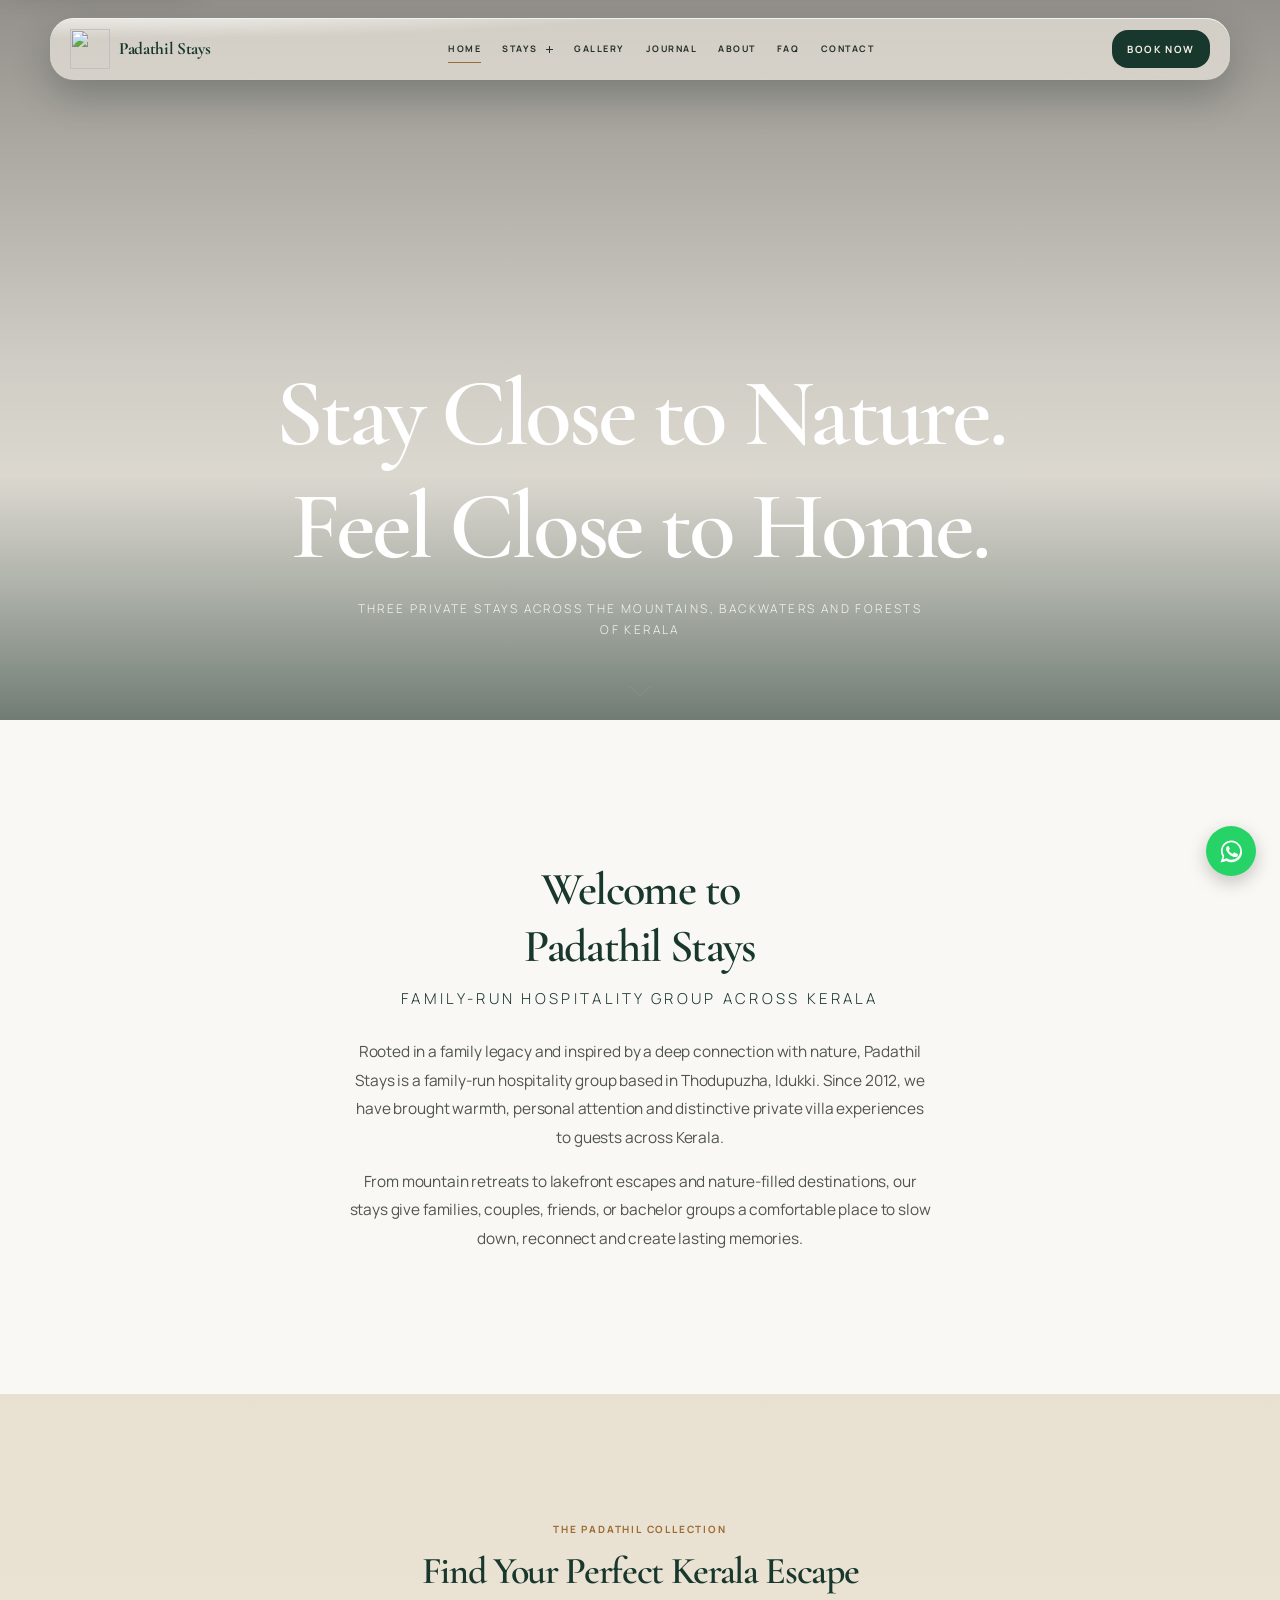
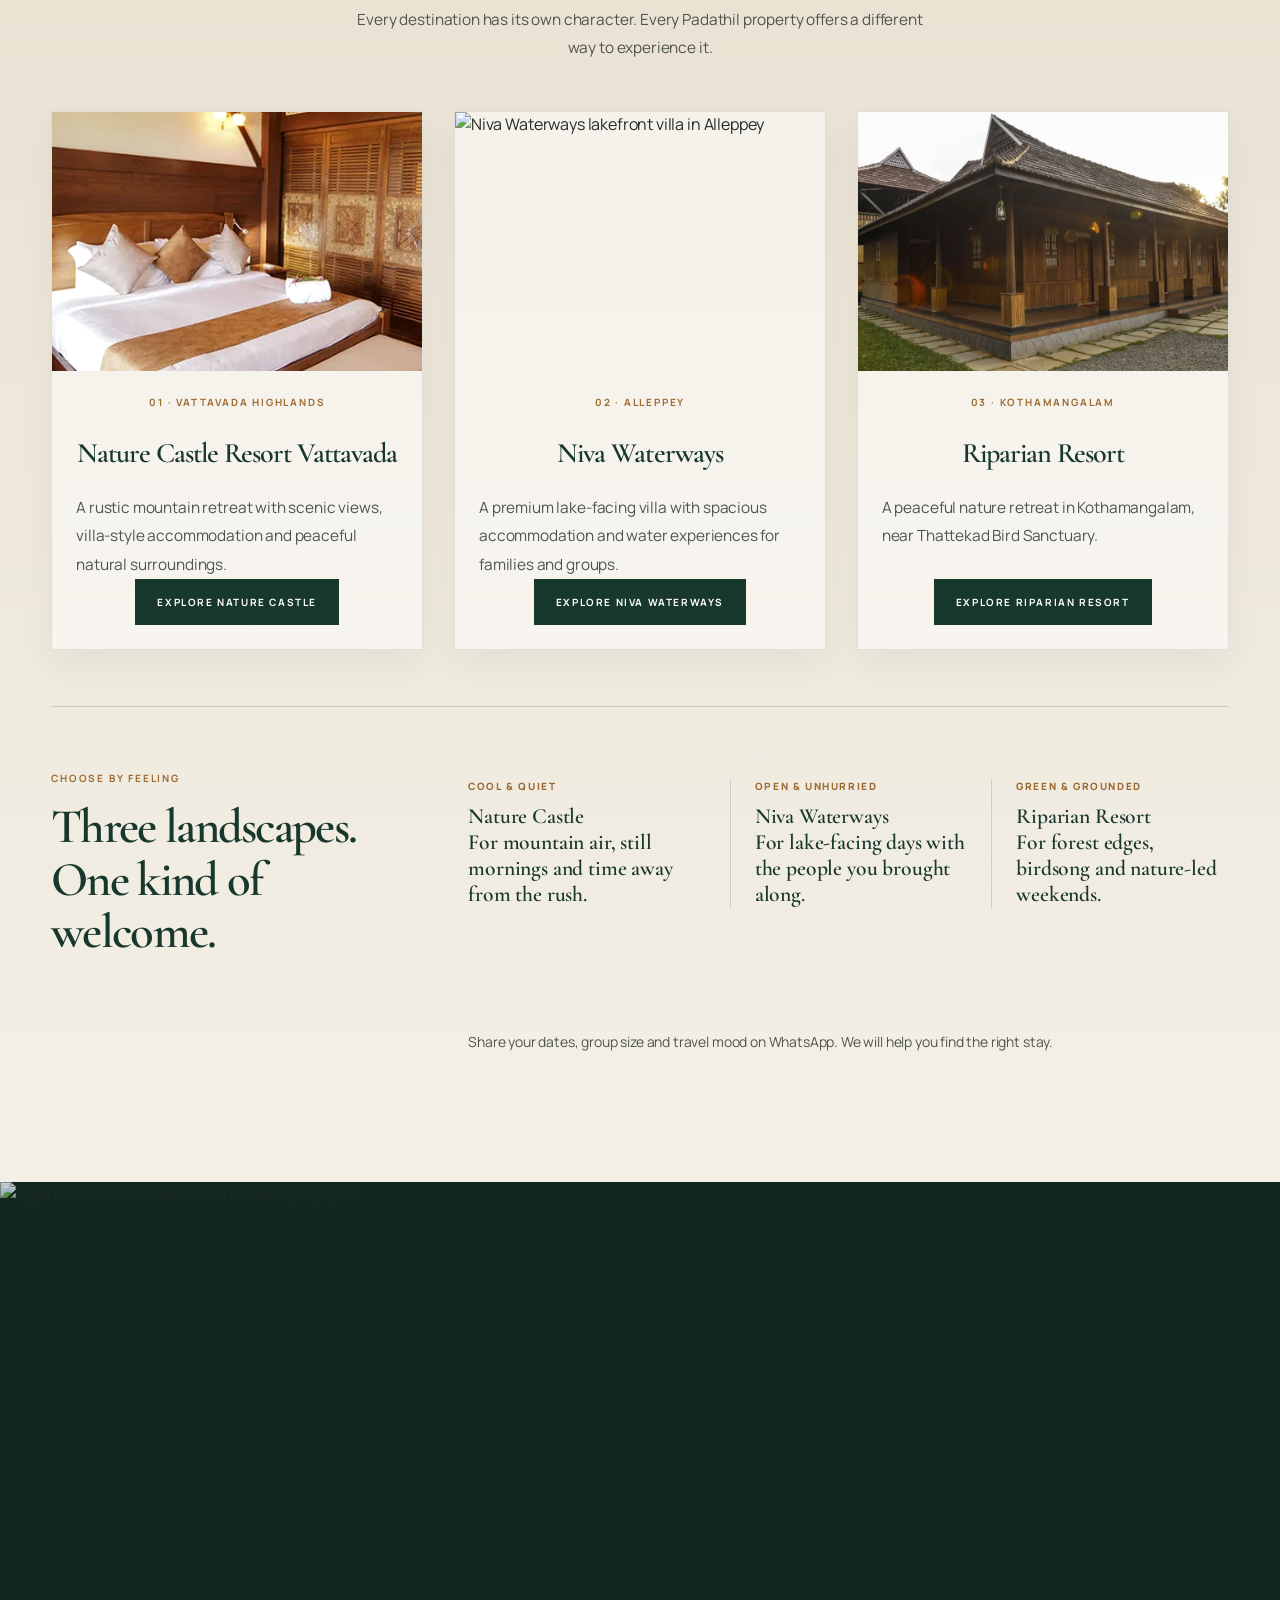
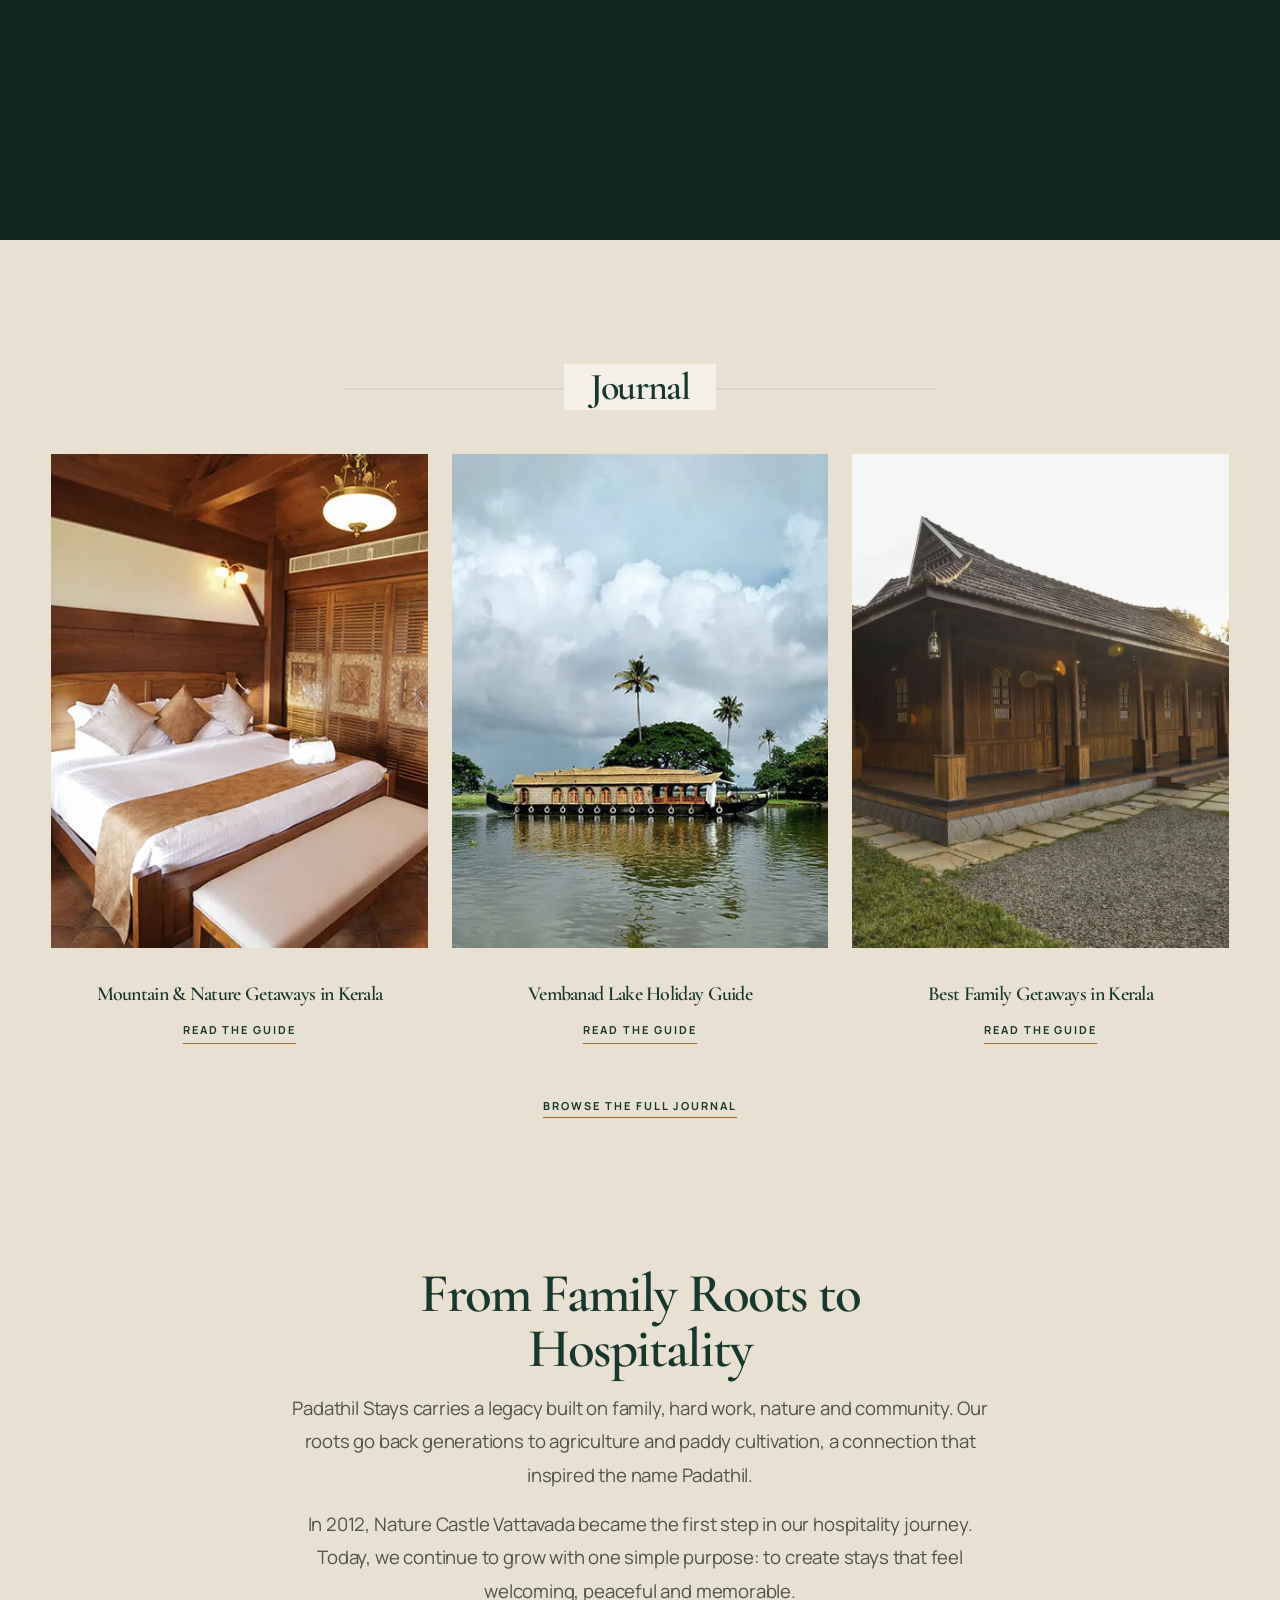
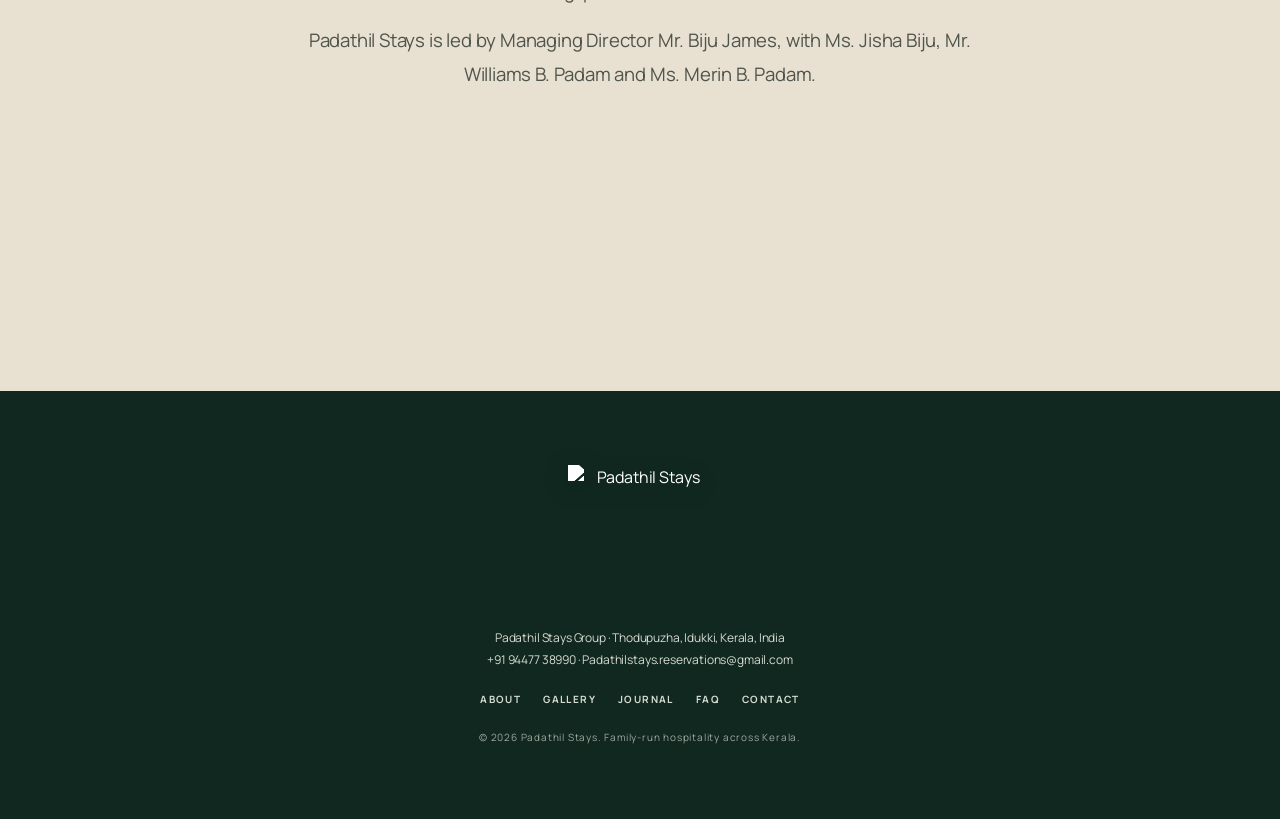
==== commit 38983cc7: "FAQ scroll animations and accordion, FAQ link in header Questions fade open and closed one at a time" ====
--- a/index.html
+++ b/index.html
@@ -73,6 +73,7 @@
       <a data-nav-link href="gallery.html">Gallery</a>
       <a data-nav-link href="blog.html">Journal</a>
       <a data-nav-link href="about.html">About</a>
+      <a data-nav-link href="faq.html">FAQ</a>
       <a data-nav-link href="contact.html">Contact</a>
     </nav>
     <div class="header-actions">
--- a/site.css
+++ b/site.css
@@ -786,7 +786,7 @@
 /* Paper-led opening sections need a clear starting line beneath the floating header. */
 body:not(.contact-page):not(.blog-article):not(.riparian-page) main > section:first-child:not(#top):not(.media-hero) { padding-top: clamp(8.5rem, 14vw, 10.5rem) !important; }
 .contact-hero { position: relative; isolation: isolate; min-height: min(680px, calc(100svh - 72px)); overflow: hidden; color: var(--paper); background: var(--forest-deep); }
-.contact-hero-image { position: absolute; inset: 0; z-index: -2; background: url('images/hme-stay-bg.webp') center / cover no-repeat; animation: contact-drift 18s cubic-bezier(.16, 1, .3, 1) both; }
+.contact-hero-image { position: absolute; inset: 0; z-index: -2; background: url('images/contact-hero.webp') center / cover no-repeat; animation: contact-drift 18s cubic-bezier(.16, 1, .3, 1) both; }
 .contact-hero::after { position: absolute; inset: 0; z-index: -1; content: ''; background: linear-gradient(90deg, rgba(7, 25, 20, .9) 0%, rgba(7, 25, 20, .68) 46%, rgba(7, 25, 20, .2) 100%); }
 .contact-hero-layout { display: flex; min-height: inherit; flex-direction: column; justify-content: flex-end; padding-top: clamp(116px, 14vw, 184px) !important; padding-bottom: clamp(48px, 6vw, 86px) !important; }
 .contact-hero-copy { max-width: min(760px, 100%); }
@@ -1166,3 +1166,16 @@
 .nf-link { padding-bottom: 4px; border-bottom: 1px solid #e3bd79; color: #fff; font-size: 11px; font-weight: 700; letter-spacing: .18em; text-transform: uppercase; }
 .nf-link:hover { color: #e3bd79; }
 .nf h1::before { display: none !important; content: none !important; }
+
+/* FAQ: answers ease open and fade in; hover nudges the question. */
+:root { interpolate-size: allow-keywords; }
+.faq-list details::details-content { block-size: 0; overflow: clip; transition: block-size .4s cubic-bezier(.2,.7,.2,1), content-visibility .4s allow-discrete; }
+.faq-list details[open]::details-content { block-size: auto; }
+.faq-list details[open] > .body-copy { animation: faq-in .45s cubic-bezier(.2,.7,.2,1) both; }
+@keyframes faq-in { from { opacity: 0; transform: translateY(-8px); } to { opacity: 1; transform: none; } }
+.faq-list details { transition: background-color .3s ease, border-color .3s ease; }
+.faq-list details[open] { background: rgba(255,255,255,.8); border-color: rgba(157,106,50,.45) !important; }
+.faq-list summary { transition: color .25s ease, padding-left .25s ease; }
+.faq-list summary:hover { padding-left: 6px; color: var(--brass); }
+.faq-list summary::after { transition: transform .3s ease; }
+@media (prefers-reduced-motion: reduce) { .faq-list details::details-content, .faq-list details[open] > .body-copy { transition: none; animation: none; } }
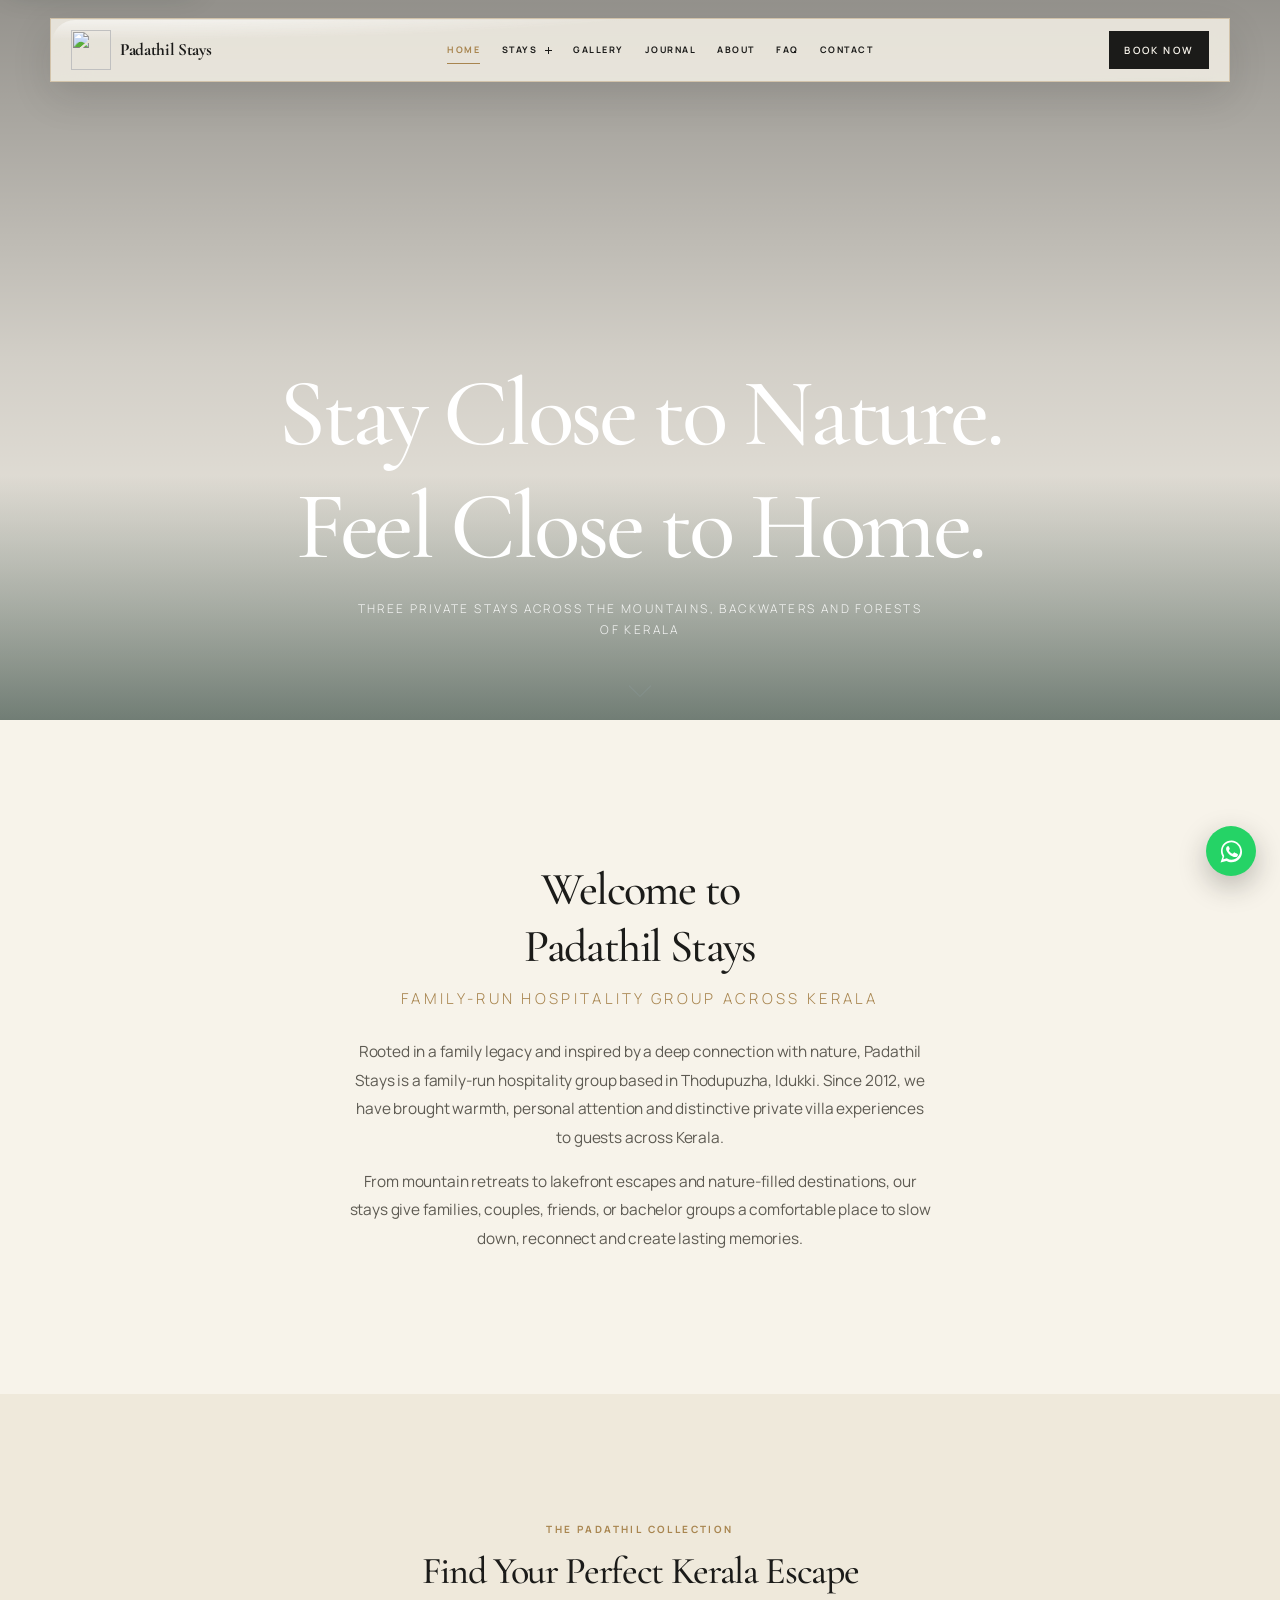
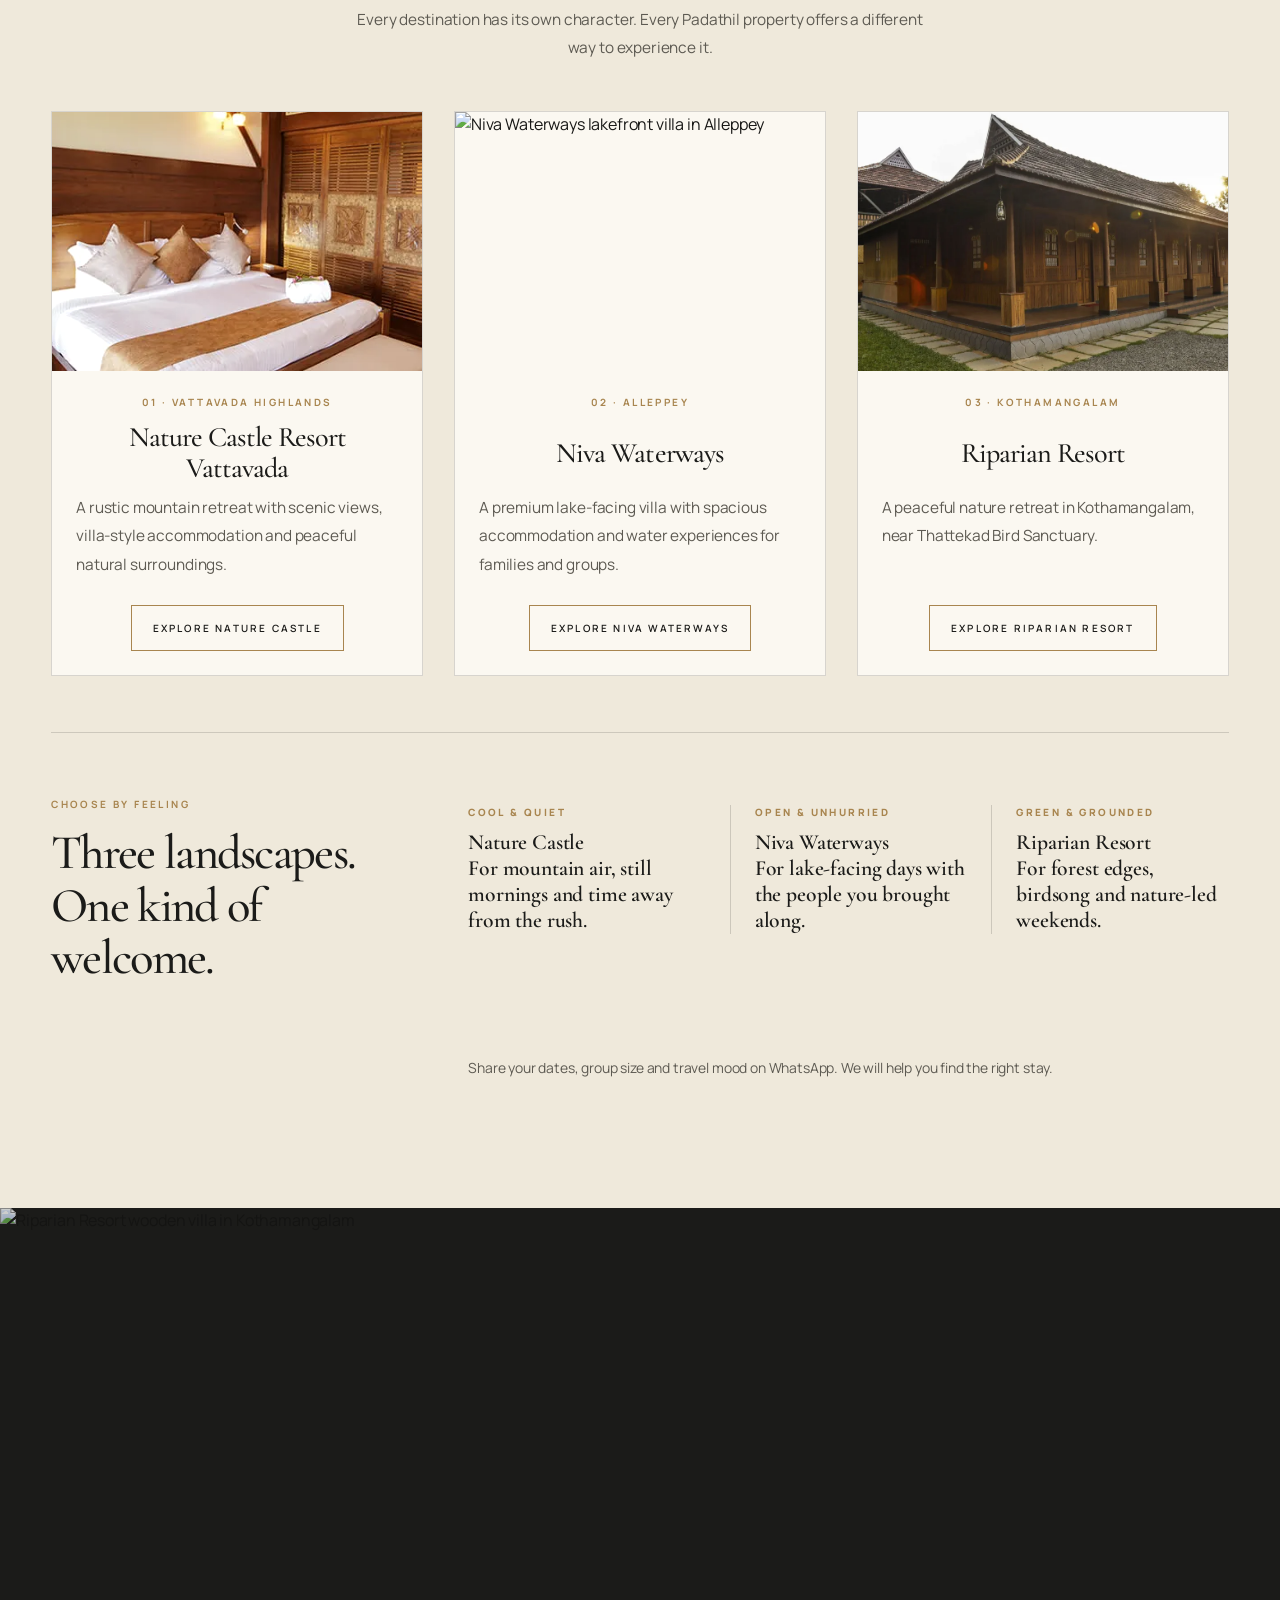
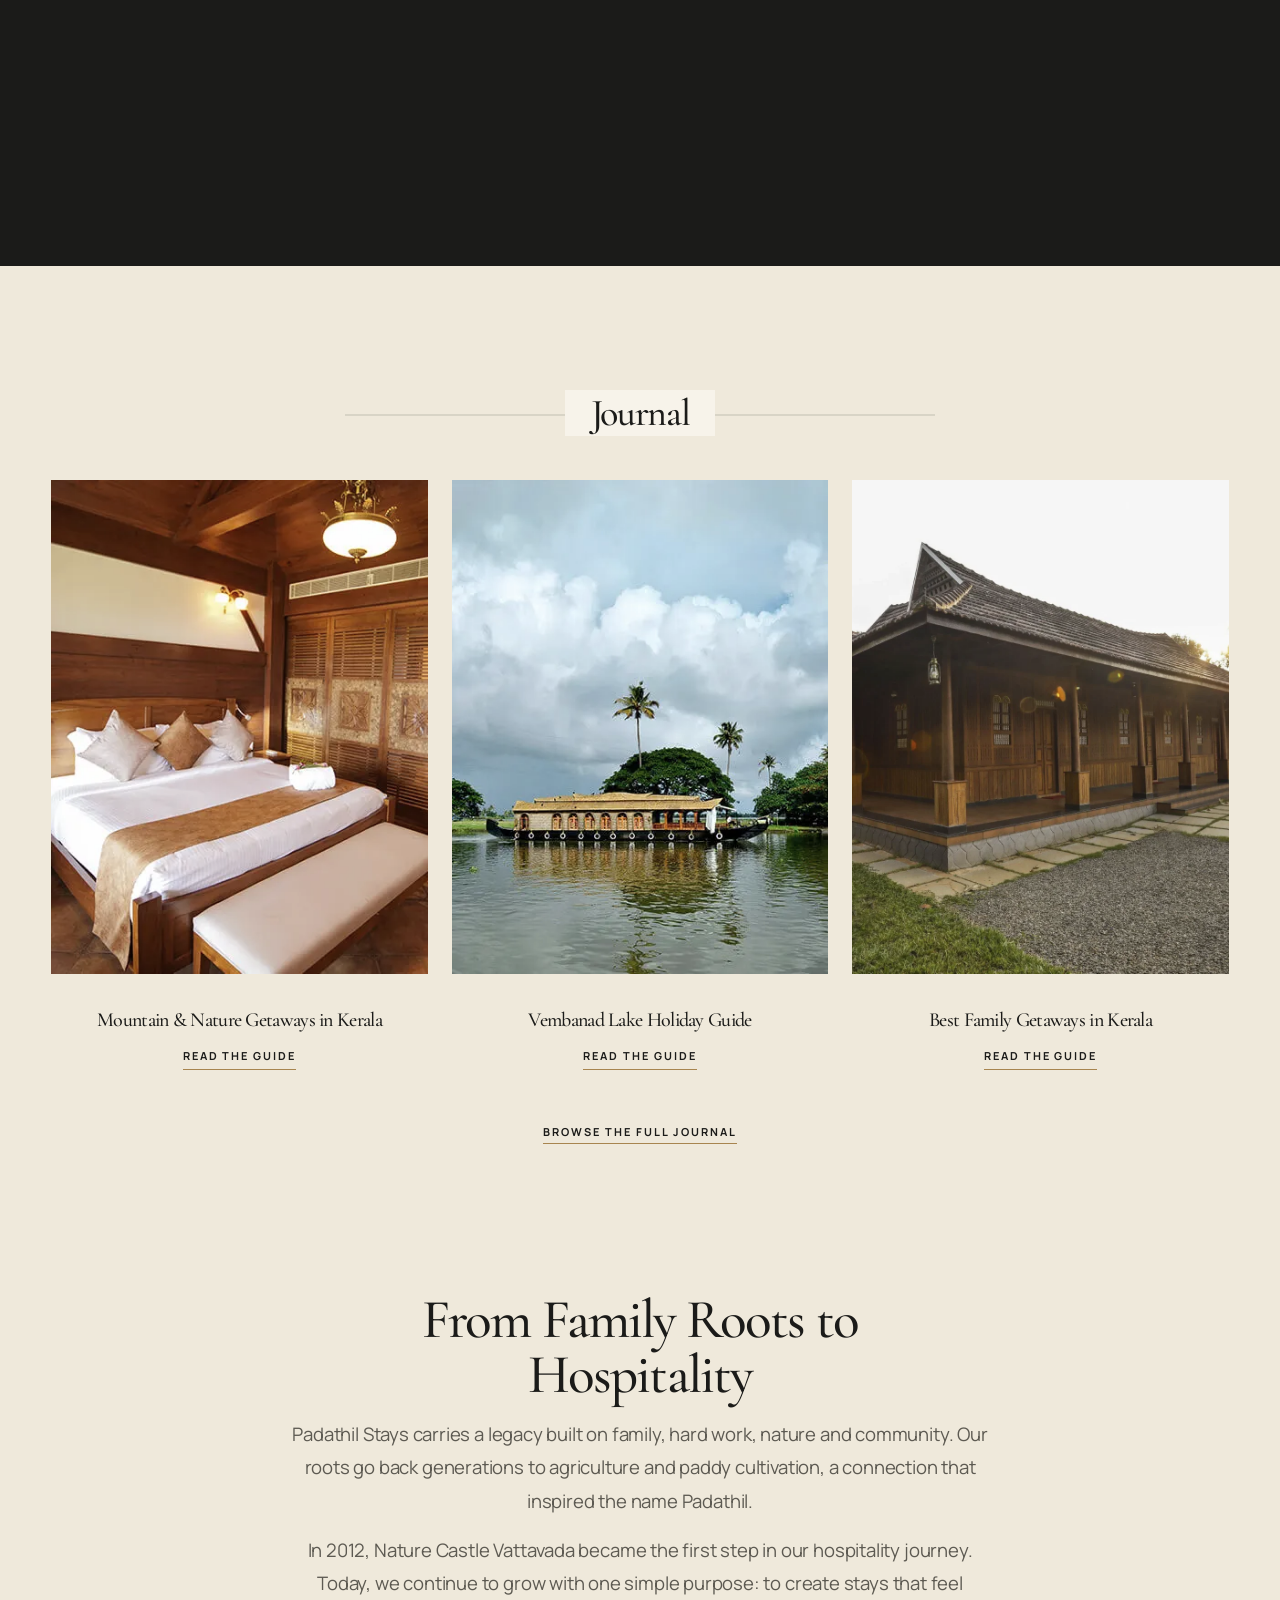
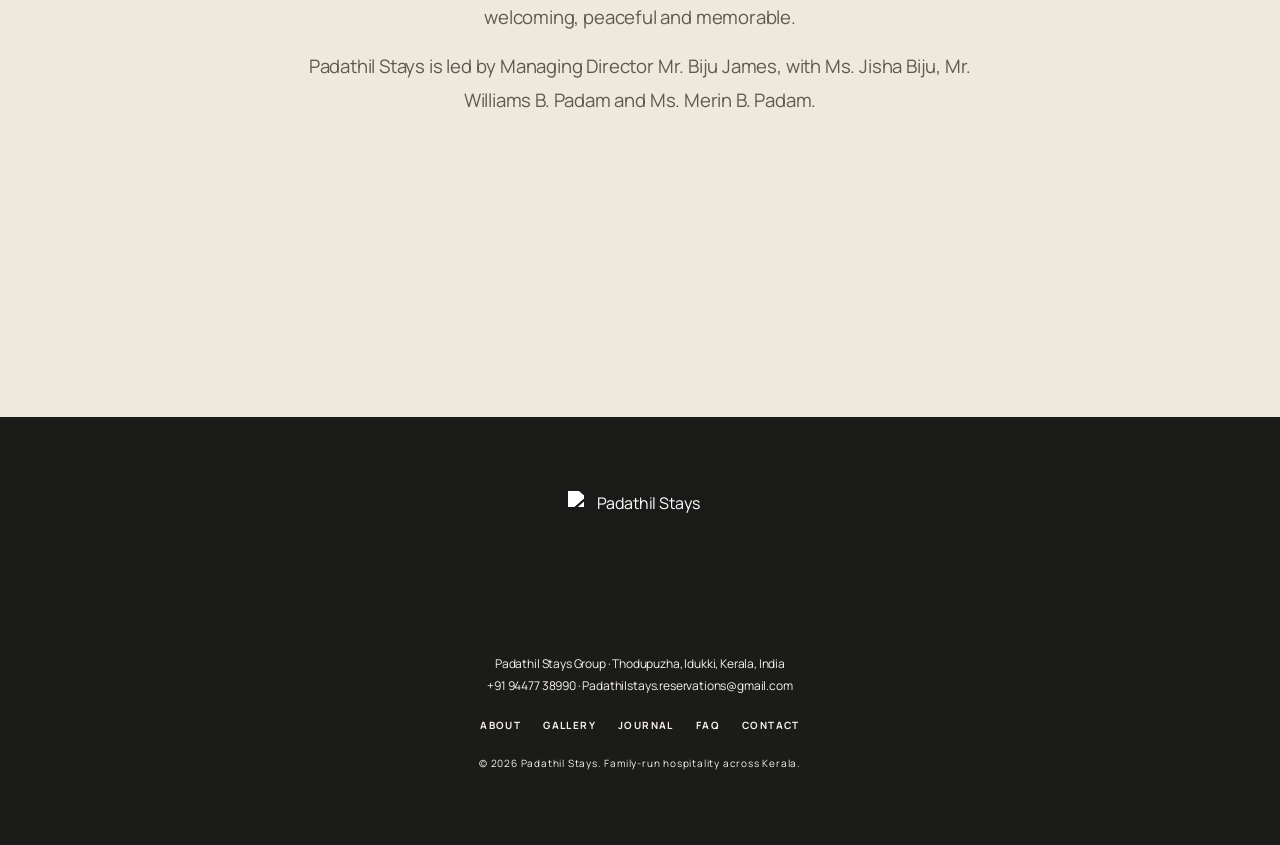
==== commit eb1d9b50: "Add Ivory & Gold luxury theme Co-Authored-By: Claude Sonnet 5.5 <noreply@anthropic.com>" ====
--- a/index.html
+++ b/index.html
@@ -40,6 +40,7 @@
 <link href="https://fonts.googleapis.com/css2?family=Cormorant+Garamond:ital,wght@0,400;0,500;0,600;0,700;1,500&family=Manrope:wght@400;500;600;700&display=swap" rel="stylesheet" />
 <link rel="stylesheet" href="styles.css" />
 <link rel="stylesheet" href="site.css" />
+<link rel="stylesheet" href="theme-ivory.css" />
 
 <script src="https://cdn.jsdelivr.net/npm/lenis@1.1.20/dist/lenis.min.js" defer></script>
 <script src="site.js" defer></script>
--- a/theme-ivory.css
+++ b/theme-ivory.css
@@ -0,0 +1,70 @@
+/* Ivory & Gold luxury theme. Loaded after site.css; remove the link to revert. */
+:root {
+  --ivory: #f7f3ea; --ivory-2: #efe9db; --ivory-3: #e6dfcd;
+  --char: #1b1b19; --char-2: #262622; --char-soft: #5d5a52;
+  --gold: #a8854f; --gold-light: #c9ab74;
+  --line: rgba(27, 27, 25, .16);
+  --paper: var(--ivory); --paper-deep: var(--ivory-2); --ink: var(--char); --body: var(--char-soft);
+  --forest: var(--char); --forest-deep: var(--char); --leaf: var(--gold); --brass: var(--gold);
+  --padathil-body: var(--char-soft); --padathil-focus: var(--gold);
+  --riparian-paper: var(--ivory); --riparian-ink: var(--char); --riparian-ink-deep: #0f0f0e; --riparian-brass: var(--gold-light);
+}
+html, body { background: var(--ivory) !important; color: var(--char) !important; }
+h1, h2, h3, h4 { color: var(--char) !important; font-weight: 500 !important; letter-spacing: -.01em; }
+.body-copy, p { color: var(--char-soft); }
+
+/* Surfaces */
+main > section.bg-white, .bg-white { background: var(--ivory) !important; }
+main > section.bg-cream, main > section.bg-creamalt, .bg-cream, .bg-creamalt { background: var(--ivory-2) !important; }
+#properties { background: var(--ivory-2) !important; }
+.riparian-page .bg-white, .riparian-page { background: var(--ivory) !important; }
+.riparian-page .bg-creamalt, .riparian-page .riparian-explorer { background: var(--ivory-2) !important; }
+.nc-signature, .nc-farm, .nc-explore, .rp-strip, .about-roots { background: var(--ivory) !important; }
+.nc-glance, .nc-farm-strip { background: var(--ivory-2) !important; }
+#why-padathil, .contact-enquiry, footer, .site-footer { background: var(--char) !important; }
+.contact-places { background: var(--ivory-2) !important; }
+
+/* Header */
+#siteHeader, .site-header { background: rgba(247, 243, 234, .82) !important; border: 1px solid rgba(168, 133, 79, .35) !important; box-shadow: 0 14px 40px rgba(27, 27, 25, .12) !important; }
+.site-brand, .site-brand span, .desktop-nav a, .desktop-nav summary { color: var(--char) !important; }
+.site-header nav a:hover, .site-header nav a[aria-current='page'], .stay-menu-toggle > summary[aria-current='page'] { color: var(--gold) !important; }
+.site-header nav a::after { background: var(--gold) !important; }
+.header-book { background: var(--char) !important; color: var(--ivory) !important; border-radius: 0 !important; }
+
+/* Buttons: sharp, gold-outline luxury */
+.vbtn, .riparian-action, .contact-primary-action { background: transparent !important; color: var(--char) !important; border: 1px solid var(--gold) !important; border-radius: 0 !important; letter-spacing: .22em !important; font-weight: 600 !important; transition: background .3s ease, color .3s ease !important; }
+.vbtn:hover, .riparian-action:hover { background: var(--char) !important; color: var(--gold-light) !important; border-color: var(--char) !important; transform: none !important; }
+#why-padathil .vbtn, .contact-enquiry .vbtn, .about-cta .vbtn, .riparian-hero .riparian-action { color: var(--ivory) !important; border-color: var(--gold-light) !important; }
+#why-padathil .vbtn:hover, .contact-enquiry .vbtn:hover, .riparian-hero .riparian-action:hover { background: var(--gold) !important; color: var(--char) !important; }
+
+/* Dropdown */
+.stay-menu, .stay-menu--picker { background: var(--ivory) !important; border: 1px solid rgba(168, 133, 79, .4) !important; border-top: 2px solid var(--gold) !important; box-shadow: 0 24px 50px rgba(27, 27, 25, .16) !important; }
+.stay-picker .stay-option-copy b { color: var(--char) !important; }
+.stay-picker .stay-option-copy small { color: var(--gold) !important; }
+.stay-picker .stay-option:hover { background: var(--ivory-2) !important; }
+
+/* Cards: flat, hairline */
+.property-card, .stay-choice, .blog-card, .editorial-card, .contact-place, .faq-list details, .property-facts > div, .nearby-explorer { background: #fbf8f1 !important; border: 1px solid var(--line) !important; box-shadow: none !important; border-radius: 0 !important; }
+.faq-list details[open] { border-color: var(--gold) !important; background: #fff !important; }
+.section-kicker, .property-index, .property-facts dt, .eyebrow { color: var(--gold) !important; letter-spacing: .24em !important; }
+.property-card:hover { box-shadow: 0 24px 50px rgba(27, 27, 25, .1) !important; }
+
+/* Dark bands */
+#why-padathil h2, #why-padathil h3, #why-padathil h4, .contact-enquiry :is(h2, h3, h4, dt, em), footer, footer * { color: var(--ivory) !important; }
+#why-padathil .bg-panel { background: var(--char-2) !important; border-color: rgba(201, 171, 116, .3) !important; }
+#why-padathil .bg-panel p, .contact-enquiry p, .contact-enquiry dd { color: #c9c3b3 !important; }
+#why-padathil .bg-panel h2 { border-color: rgba(201, 171, 116, .35) !important; }
+.contact-enquiry { color: var(--ivory) !important; }
+footer a:hover { color: var(--gold-light) !important; }
+.border-hairline, .border-t, .border-b { border-color: var(--line) !important; }
+.text-nandor, .text-greyt, .text-gold { color: var(--gold) !important; }
+
+/* Hero and page-hero shading */
+.riparian-hero h1, .contact-hero h1, .about-hero h1, .nc-hero h1, .riparian-hero-intro, .riparian-hero-copy p { color: var(--ivory) !important; }
+.riparian-hero h1 em { color: var(--gold-light) !important; }
+.riparian-location, .riparian-hero-note { color: var(--gold-light) !important; }
+.contact-desk a[href^="mailto"] { background: var(--char) !important; color: var(--ivory) !important; }
+.wa-float { box-shadow: 0 10px 28px rgba(27, 27, 25, .28) !important; }
+#siteHeader, .site-header { border-radius: 0 !important; }
+.stay-choice-content .body-copy { margin-bottom: 26px !important; }
+.stay-choice-content h3 { letter-spacing: .01em; }
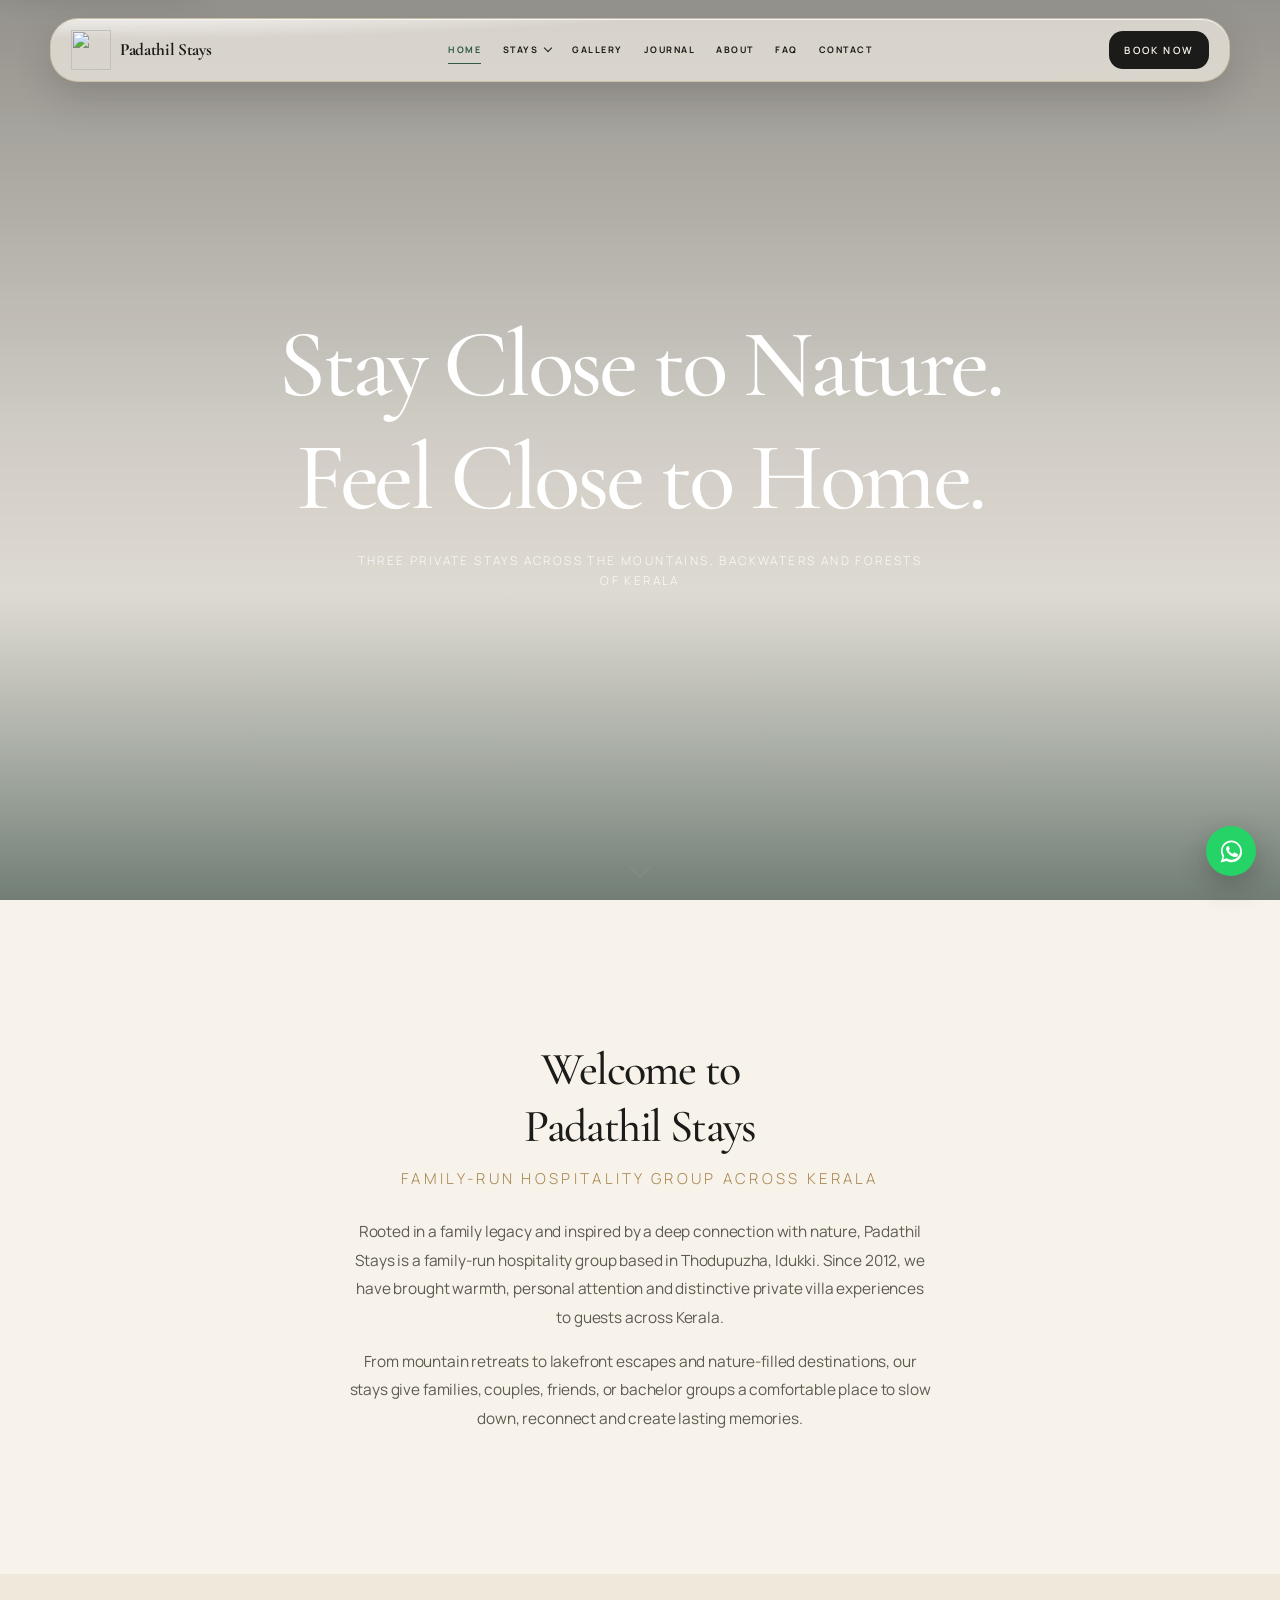
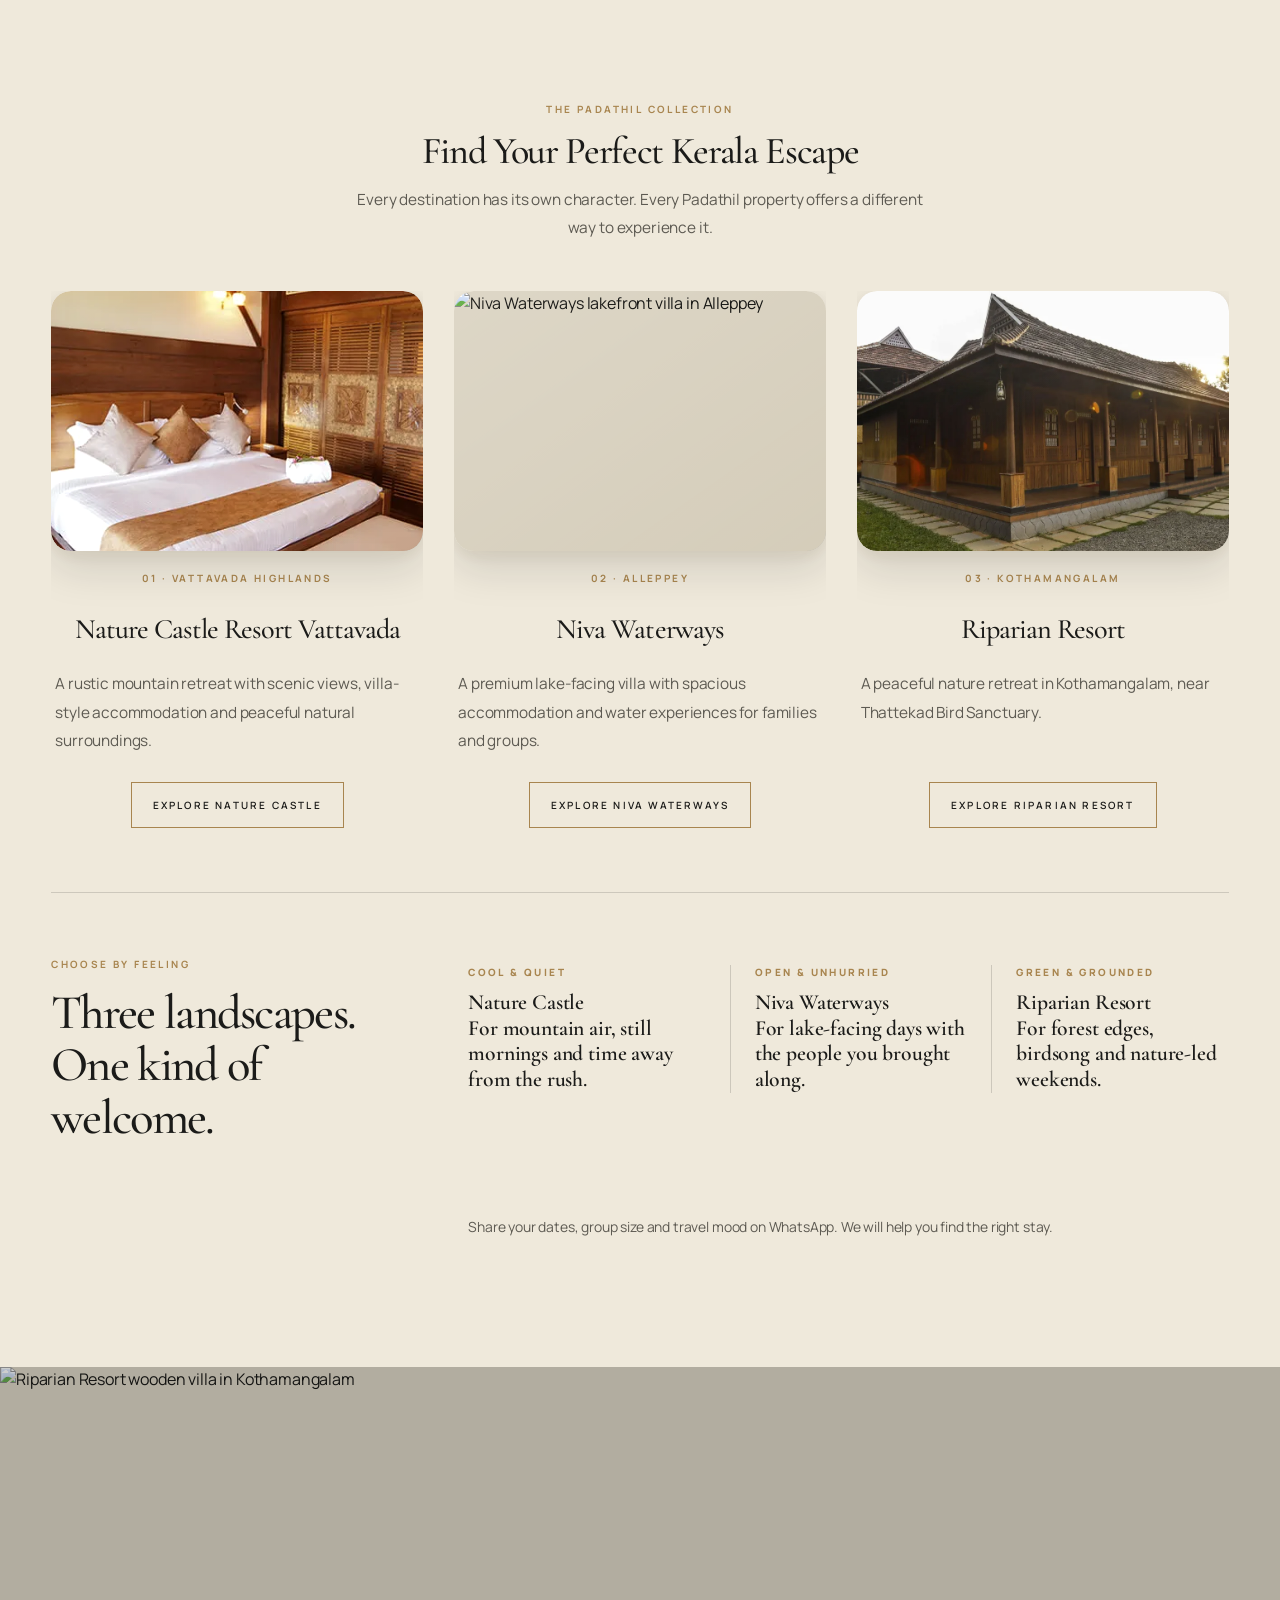
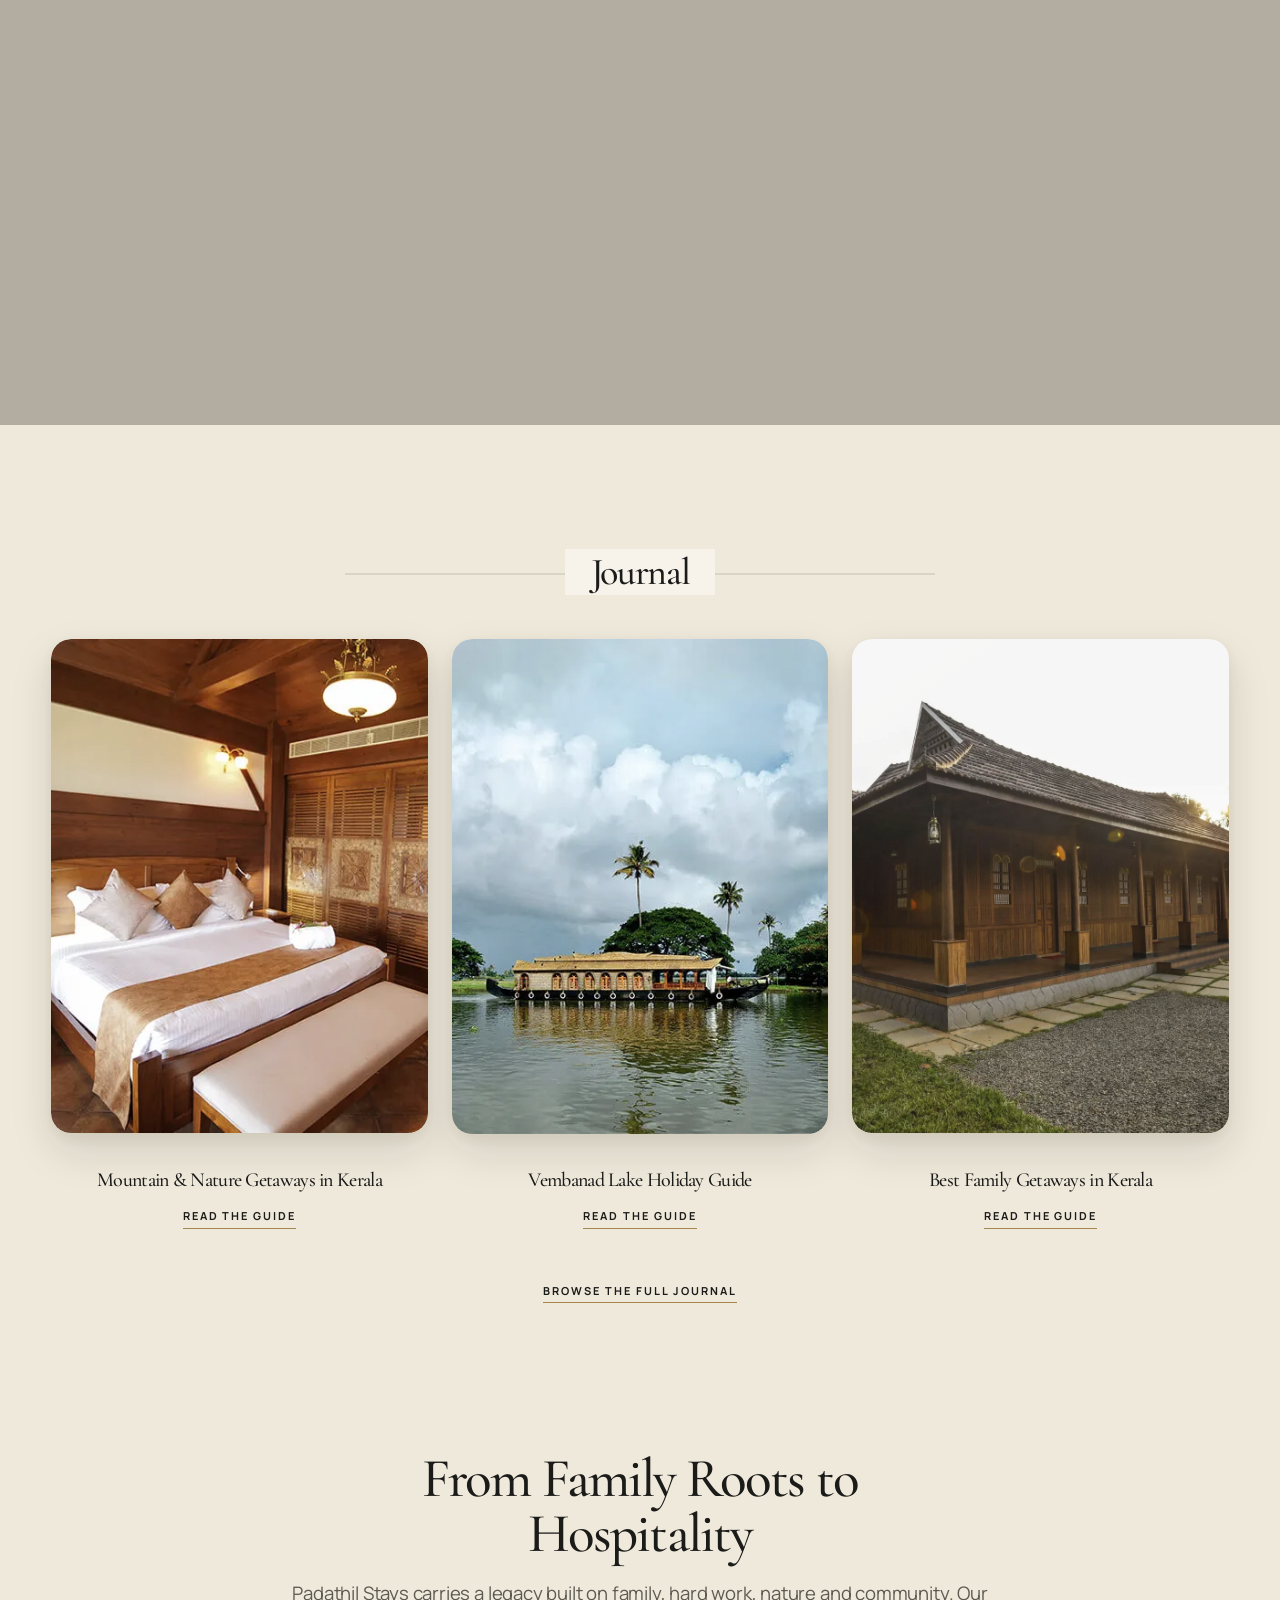
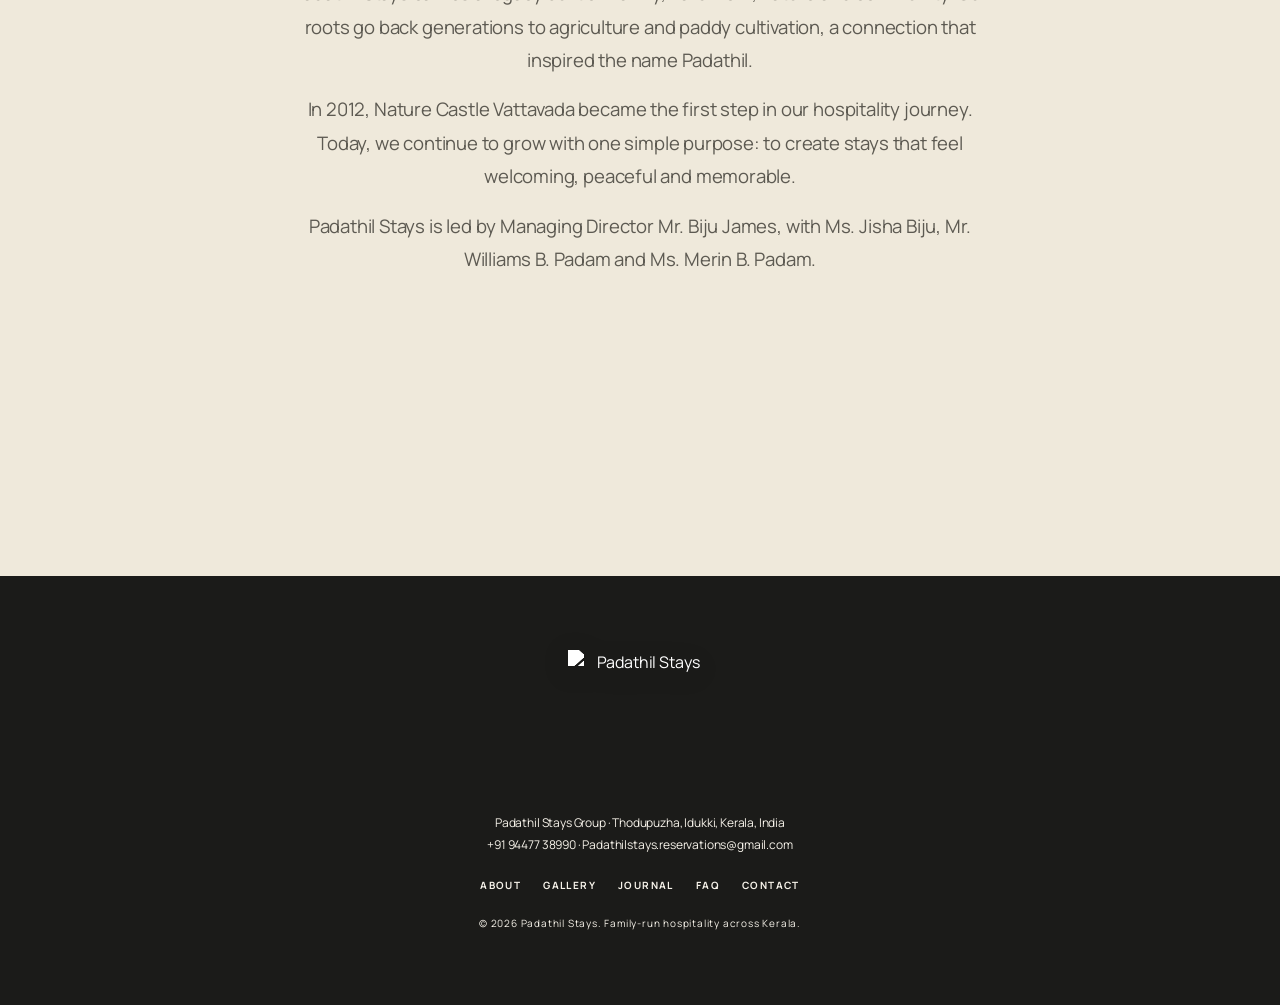
==== commit f257c16a: "Refine resort navigation and hero experience" ====
--- a/index.html
+++ b/index.html
@@ -8,6 +8,7 @@
 <meta name="robots" content="index, follow" />
 <link rel="canonical" href="https://padathilstays.com/" />
 <link rel="icon" type="image/webp" href="images/padathil-symbol-transparent.webp" />
+<link rel="preload" as="image" href="images/banner/hero-landing.webp" fetchpriority="high" imagesrcset="images/banner/hero-landing-480w.webp 480w, images/banner/hero-landing-960w.webp 960w, images/banner/hero-landing.webp 1600w" imagesizes="100vw" />
 <meta name="theme-color" content="#18372d" />
 <meta property="og:type" content="website" />
 <meta property="og:site_name" content="Padathil Stays" />
@@ -44,6 +45,7 @@
 
 <script src="https://cdn.jsdelivr.net/npm/lenis@1.1.20/dist/lenis.min.js" defer></script>
 <script src="site.js" defer></script>
+
 </head>
 <body class="is-loading">
   <div id="pageLoader" class="page-loader" role="status" aria-label="Loading Padathil Stays">
@@ -104,10 +106,10 @@
   <!-- ================= HERO ================= -->
   <section id="top" class="relative h-[100svh] min-h-[620px] w-full overflow-hidden">
     <div class="hero-slides" aria-hidden="false">
-      <img src="images/banner/hero-landing.webp" alt="Traditional Kerala timber homestay lit at dusk" width="1600" height="999" fetchpriority="high" class="hero-slide absolute inset-0 h-full w-full object-cover" />
-      <img src="images/banner/hero-slide-nature-castle.webp" alt="Nature Castle Resort, a tiled-roof timber house under a blue sky in Vattavada" width="1600" height="999" decoding="async" class="hero-slide absolute inset-0 h-full w-full object-cover" />
-      <img src="images/banner/hero-slide-niva.webp" alt="Niva Waterways lakefront in Alleppey" width="1600" height="999" decoding="async" class="hero-slide absolute inset-0 h-full w-full object-cover" />
-      <img src="images/banner/hero-slide-riparian.webp" alt="Riparian Resort wooden villa with a tiled roof and veranda" width="1600" height="999" decoding="async" class="hero-slide absolute inset-0 h-full w-full object-cover" />
+      <img src="images/banner/hero-landing.webp" srcset="images/banner/hero-landing-480w.webp 480w, images/banner/hero-landing-960w.webp 960w, images/banner/hero-landing.webp 1600w" sizes="100vw" alt="Traditional Kerala timber homestay lit at dusk" width="1600" height="999" fetchpriority="high" class="hero-slide absolute inset-0 h-full w-full object-cover" />
+      <img src="images/banner/hero-slide-nature-castle.webp" srcset="images/banner/hero-slide-nature-castle-480w.webp 480w, images/banner/hero-slide-nature-castle-960w.webp 960w, images/banner/hero-slide-nature-castle.webp 1600w" sizes="100vw" alt="Nature Castle Resort, a tiled-roof timber house under a blue sky in Vattavada" width="1600" height="999" decoding="async" class="hero-slide absolute inset-0 h-full w-full object-cover" fetchpriority="low" />
+      <img src="images/banner/hero-slide-niva.webp" srcset="images/banner/hero-slide-niva-480w.webp 480w, images/banner/hero-slide-niva-960w.webp 960w, images/banner/hero-slide-niva.webp 1600w" sizes="100vw" alt="Niva Waterways lakefront in Alleppey" width="1600" height="999" decoding="async" class="hero-slide absolute inset-0 h-full w-full object-cover" fetchpriority="low" />
+      <img src="images/banner/hero-slide-riparian.webp" srcset="images/banner/hero-slide-riparian-480w.webp 480w, images/banner/hero-slide-riparian-960w.webp 960w, images/banner/hero-slide-riparian.webp 1600w" sizes="100vw" alt="Riparian Resort wooden villa with a tiled roof and veranda" width="1600" height="999" decoding="async" class="hero-slide absolute inset-0 h-full w-full object-cover" fetchpriority="low" />
     </div>
     <div class="absolute inset-0 bg-gradient-to-b from-black/40 via-black/15 to-black/50"></div>
 
@@ -165,7 +167,7 @@
         </a>
         <a href="niva-waterways.html" class="property-card stay-choice group block bg-white">
           <figure class="overflow-hidden">
-            <img src="images/niva-waterways-card.webp" alt="Niva Waterways lakefront villa in Alleppey" width="900" height="798" loading="lazy" decoding="async" class="w-full aspect-[9/7] object-cover transition-transform duration-700 group-hover:scale-105" />
+            <img src="images/niva-waterways-card.webp" srcset="images/niva-waterways-card-480w.webp 480w, images/niva-waterways-card.webp 900w" sizes="100vw" alt="Niva Waterways lakefront villa in Alleppey" width="900" height="798" loading="lazy" decoding="async" class="w-full aspect-[9/7] object-cover transition-transform duration-700 group-hover:scale-105" />
           </figure>
           <div class="stay-choice-content p-6">
             <span class="property-index">02 · Alleppey</span>
@@ -176,7 +178,7 @@
         </a>
         <a href="riparian-ayur-resorts.html" class="property-card stay-choice group block bg-white">
           <figure class="overflow-hidden">
-            <img src="images/riparian-resort-card.webp" alt="Riparian Resort traditional wooden villa with tiled roof and veranda" width="900" height="700" loading="lazy" decoding="async" class="w-full aspect-[9/7] object-cover transition-transform duration-700 group-hover:scale-105" />
+            <img src="images/riparian-resort-card.webp" srcset="images/riparian-resort-card-480w.webp 480w, images/riparian-resort-card.webp 900w" sizes="100vw" alt="Riparian Resort traditional wooden villa with tiled roof and veranda" width="900" height="700" loading="lazy" decoding="async" class="w-full aspect-[9/7] object-cover transition-transform duration-700 group-hover:scale-105" />
           </figure>
           <div class="stay-choice-content p-6">
             <span class="property-index">03 · Kothamangalam</span>
@@ -204,7 +206,7 @@
   <!-- ================= WHY PADATHIL ================= -->
   <section id="why-padathil" class="relative bg-cream pb-[50px]">
     <figure class="relative">
-      <img src="images/why-padathil-house.webp" alt="Riparian Resort wooden villa in Kothamangalam" width="1600" height="823" class="w-full h-[560px] md:h-auto object-cover" />
+      <img src="images/why-padathil-house.webp" srcset="images/why-padathil-house-480w.webp 480w, images/why-padathil-house-960w.webp 960w, images/why-padathil-house.webp 1600w" sizes="100vw" alt="Riparian Resort wooden villa in Kothamangalam" width="1600" height="823" class="w-full h-[560px] md:h-auto object-cover" loading="lazy" decoding="async" />
     </figure>
 
     <div class="relative md:absolute md:bottom-0 md:right-0 md:w-1/2 bg-panel px-6 md:pl-[45px] md:pr-8 py-[38px] md:py-[45px]">
@@ -239,7 +241,7 @@
           <span class="journal-link">Read the guide</span>
         </a>
         <a href="blog-family-getaways-kerala.html" class="journal-tile group flex flex-col">
-          <figure class="overflow-hidden"><img src="images/riparian-journal.webp" alt="Riparian Resort wooden villa with tiled roof and veranda" width="413" height="542" loading="lazy" decoding="async" class="w-full aspect-[413/542] object-cover transition-transform duration-700 group-hover:scale-105" /></figure>
+          <figure class="overflow-hidden"><img src="images/riparian-journal.webp" srcset="images/riparian-journal-480w.webp 480w, images/riparian-journal.webp 826w" sizes="100vw" alt="Riparian Resort wooden villa with tiled roof and veranda" width="413" height="542" loading="lazy" decoding="async" class="w-full aspect-[413/542] object-cover transition-transform duration-700 group-hover:scale-105" /></figure>
           <h3 class="mt-5 mb-4 text-center text-[20px] leading-snug">Best Family Getaways in Kerala</h3>
           <span class="journal-link">Read the guide</span>
         </a>
--- a/site.css
+++ b/site.css
@@ -34,6 +34,21 @@
 }
 body.is-loading { overflow: hidden; }
 
+/* A reserved, warm loading surface prevents image areas from reading as empty
+   space on slower connections. It clears as soon as the actual file decodes. */
+img.is-image-loading {
+  background: linear-gradient(105deg, #d8d0bc 20%, #eee7d8 40%, #d8d0bc 60%);
+  background-size: 220% 100%;
+  animation: image-loading-shimmer 1.25s ease-in-out infinite;
+  filter: saturate(.72) blur(7px);
+  opacity: .34;
+  transition: filter .42s ease, opacity .42s ease;
+}
+img.is-image-ready { filter: none; opacity: 1; transition: filter .42s ease, opacity .42s ease; }
+img.is-image-error { background: #d8d0bc; filter: none; opacity: 1; }
+@keyframes image-loading-shimmer { to { background-position: -120% 0; } }
+@media (prefers-reduced-motion: reduce) { img.is-image-loading { animation: none; } }
+
 body::before {
   position: fixed;
   inset: 0;
@@ -184,16 +199,16 @@
 .stay-menu {
   overflow: hidden;
   border: 0 !important;
-  background: #123b30 !important;
-  box-shadow: 0 18px 42px rgba(7,25,20,.28) !important;
-}
-.stay-menu a { border-bottom: 1px solid rgba(255,248,235,.14); }
+  background: #102c24 !important;
+  box-shadow: 0 20px 46px rgba(7,25,20,.3) !important;
+}
+.stay-menu a { border-bottom: 1px solid rgba(255,248,235,.16); }
 .stay-menu a:last-child { border-bottom: 0; }
 .stay-menu--picker {
   overflow: hidden;
   border: 0 !important;
-  background: #123b30 !important;
-  box-shadow: 0 18px 42px rgba(7,25,20,.28) !important;
+  background: #102c24 !important;
+  box-shadow: 0 20px 46px rgba(7,25,20,.3) !important;
 }
 .stay-menu-toggle > summary {
   display: inline-flex;
@@ -212,41 +227,80 @@
   background: linear-gradient(currentColor, currentColor) center / 100% 1px no-repeat;
 }
 .stay-menu-toggle > summary[aria-current='page'] { color: var(--brass); }
-.stay-picker { padding: 13px; }
+.stay-picker { padding: 8px 14px; }
 .stay-picker .stay-option {
-  display: block;
-  padding: 16px 14px;
+  position: relative;
+  display: flex;
+  align-items: center;
+  min-height: 84px;
+  padding: 18px 42px 18px 14px;
   color: #fffdf6;
-  transition: background .24s ease, color .24s ease;
-}
-.stay-picker .stay-option-copy { display: block; }
+  transition: color .24s ease, background-color .24s ease, padding .28s cubic-bezier(.16,1,.3,1);
+}
+.stay-picker .stay-option-copy { display: block; width: 100%; }
 .stay-picker .stay-option-copy b {
   display: block;
   color: #fffdf6;
-  font-family: 'SN Pro', 'Manrope', sans-serif;
-  font-size: 1.22rem;
-  font-weight: 700;
-  letter-spacing: -.02em;
+  font-family: 'Cormorant Garamond', Georgia, serif;
+  font-size: 1.55rem;
+  font-weight: 600;
+  letter-spacing: -.025em;
   line-height: 1.08;
   text-transform: none;
 }
 .stay-picker .stay-option-copy small {
   display: block;
-  margin-top: 7px;
-  color: rgba(255,253,246,.9);
+  margin-top: 6px;
+  color: rgba(255,248,235,.72);
   font-family: 'Manrope', sans-serif;
-  font-size: 10px;
+  font-size: 9px;
   font-weight: 700;
-  letter-spacing: .13em;
+  letter-spacing: .15em;
   line-height: 1.3;
   text-transform: uppercase;
 }
+.stay-picker .stay-option::before {
+  position: absolute;
+  top: 50%;
+  right: 17px;
+  width: 18px;
+  height: 1px;
+  content: '';
+  background: var(--brass);
+  opacity: .72;
+  transform: translateY(-50%) scaleX(.56);
+  transform-origin: right;
+  transition: transform .28s cubic-bezier(.16,1,.3,1), opacity .24s ease;
+}
+.stay-picker .stay-option::after {
+  position: absolute;
+  top: 50%;
+  right: 17px;
+  display: block;
+  width: 6px;
+  height: 6px;
+  border-top: 1px solid var(--brass);
+  border-right: 1px solid var(--brass);
+  content: '';
+  opacity: .72;
+  transform: translateY(-50%) rotate(45deg);
+  transition: transform .28s cubic-bezier(.16,1,.3,1), opacity .24s ease;
+}
 .stay-picker .stay-option:hover {
   color: #fffdf6 !important;
-  background: rgba(255,253,246,.14);
-}
-.stay-picker .stay-option:hover small { color: #fffdf6; }
-.stay-picker .stay-option::after { display: none; }
+  padding-left: 20px;
+  background: rgba(201,164,102,.13);
+}
+.stay-picker .stay-option:hover small,
+.stay-picker .stay-option:focus-visible small { color: rgba(255,248,235,.9); }
+.stay-picker .stay-option:hover::before,
+.stay-picker .stay-option:focus-visible::before { opacity: 1; transform: translateY(-50%) scaleX(1); }
+.stay-picker .stay-option:hover::after,
+.stay-picker .stay-option:focus-visible::after { opacity: 1; transform: translate(4px,-50%) rotate(45deg); }
+.stay-picker .stay-option[aria-current='page'] { padding-left: 20px; background: rgba(201,164,102,.18); }
+.stay-picker .stay-option[aria-current='page']::before { opacity: 1; transform: translateY(-50%) scaleX(1); }
+.stay-picker .stay-option[aria-current='page']::after { opacity: 1; transform: translate(4px,-50%) rotate(45deg); }
+.stay-picker .stay-option:focus-visible { outline: 1px solid var(--brass); outline-offset: -1px; }
 
 .vbtn {
   display: inline-flex !important;
@@ -395,7 +449,15 @@
 .section-kicker { margin-bottom: 16px; }
 
 /* The first view: darkened landscape, restrained type motion, clear enquiry path. */
-#top { height: clamp(560px, 85svh, 720px) !important; min-height: 0 !important; isolation: isolate; }
+#top {
+  position: sticky !important;
+  top: 0;
+  z-index: 0;
+  height: 100svh !important;
+  min-height: 100svh !important;
+  isolation: isolate;
+}
+#top ~ section { z-index: 1; }
 #top::after {
   position: absolute;
   right: 0;
@@ -408,7 +470,12 @@
   background: linear-gradient(180deg, transparent, rgba(16,40,32,.58));
 }
 #top > img { animation: hero-scale 1.4s cubic-bezier(.22,.61,.36,1) both; filter: saturate(.78) contrast(1.04); }
-.hero-copy { z-index: 3; animation: hero-reveal 1s .38s both; }
+#top .hero-copy {
+  top: 50% !important;
+  bottom: auto !important;
+  z-index: 3;
+  animation: hero-reveal 1s .38s both;
+}
 .hero-copy h1 { max-width: 16ch; margin: 0 auto; color: #fff !important; font-size: clamp(3.35rem, 7.5vw, 8rem) !important; }
 .hero-copy > p:last-child { max-width: 570px; margin-right: auto; margin-left: auto; line-height: 1.7; }
 
@@ -531,7 +598,10 @@
 #toTop { border: 1px solid rgba(255,255,255,.24); background: var(--forest) !important; }
 
 @keyframes hero-scale { from { opacity: .75; transform: scale(1.08); } to { opacity: 1; transform: scale(1); } }
-@keyframes hero-reveal { from { opacity: 0; transform: translateY(18px); } to { opacity: 1; transform: translateY(0); } }
+@keyframes hero-reveal {
+  from { opacity: 0; transform: translateY(calc(-50% + 18px)); }
+  to { opacity: 1; transform: translateY(-50%); }
+}
 @keyframes loader-fade { from { opacity: 0; } to { opacity: 1; } }
 @keyframes loader-dismiss { to { visibility: hidden; opacity: 0; pointer-events: none; } }
 @keyframes menu-reveal { from { opacity: 0; transform: translateY(-4px); } to { opacity: 1; transform: translateY(0); } }
@@ -675,9 +745,9 @@
 }
 
 @media (max-width: 767px) {
-  #top { height: clamp(520px, 78svh, 640px) !important; min-height: 0 !important; }
+  #top { height: 100svh !important; min-height: 100svh !important; }
   .site-brand span { display: none; }
-  .hero-copy { bottom: 72px !important; }
+  #top .hero-copy { top: 50% !important; bottom: auto !important; }
   .hero-copy h1 { max-width: 12ch; font-size: clamp(2.7rem, 11vw, 3.4rem) !important; }
   .hero-copy > p:last-child { max-width: 34ch; font-size: 10px !important; letter-spacing: .14em !important; }
   #properties > .wrap > .grid { grid-template-columns: 1fr !important; }
@@ -781,7 +851,11 @@
 .site-header .desktop-nav > a, .site-header .desktop-nav summary { font-size: 9px; }
 .site-header .header-book { min-height: 38px !important; padding-right: 15px !important; padding-left: 15px !important; border: 0 !important; border-radius: 16px; color: var(--paper) !important; background: var(--forest) !important; }
 .site-header .header-book:hover { color: var(--paper) !important; background: var(--brass) !important; }
-.site-header .stay-menu { border-radius: 16px; }
+.site-header .stay-menu {
+  width: min(368px, calc(100vw - 48px));
+  border-radius: 0;
+  border-top: 2px solid var(--brass) !important;
+}
 
 /* Paper-led opening sections need a clear starting line beneath the floating header. */
 body:not(.contact-page):not(.blog-article):not(.riparian-page) main > section:first-child:not(#top):not(.media-hero) { padding-top: clamp(8.5rem, 14vw, 10.5rem) !important; }
@@ -933,7 +1007,7 @@
 
 
 
-/* Home page scroll pop-up. Classes are added by site.js, so no-JS visitors see everything. */
+/* Scroll reveals. Classes are added by site.js, so no-JS visitors see everything. */
 .pop { opacity: 0; }
 .pop.pop-in { opacity: 1; animation: pop-up .7s cubic-bezier(.2,.8,.3,1) var(--pop-d, 0s) backwards; }
 @keyframes pop-up {
@@ -1179,3 +1253,188 @@
 .faq-list summary:hover { padding-left: 6px; color: var(--brass); }
 .faq-list summary::after { transition: transform .3s ease; }
 @media (prefers-reduced-motion: reduce) { .faq-list details::details-content, .faq-list details[open] > .body-copy { transition: none; animation: none; } }
+
+/* Quick enquiry: a compact concierge card, not a generic form-builder modal. */
+.quick-enquiry-dialog {
+  width: min(calc(100% - 32px), 528px);
+  max-height: 86svh;
+  margin: auto;
+  padding: 0;
+  overflow: auto;
+  border: 1px solid #102c24;
+  border-radius: 0;
+  background: #ece5d5;
+  color: #102c24;
+  box-shadow: 0 28px 64px rgba(7,25,20,.3);
+}
+.quick-enquiry-dialog::backdrop {
+  background: rgba(7,25,20,.58);
+  -webkit-backdrop-filter: blur(4px) saturate(.82);
+  backdrop-filter: blur(4px) saturate(.82);
+}
+.quick-enquiry-shell { position: relative; }
+.quick-enquiry-lead { padding: 29px 34px 27px; background: #102c24; color: #fff8eb; }
+.quick-enquiry-lead h2 {
+  margin: 0;
+  color: #fff8eb !important;
+  font: 500 clamp(2.35rem, 6vw, 3.35rem)/.92 'Cormorant Garamond', Georgia, serif !important;
+  letter-spacing: -.035em;
+}
+.quick-enquiry-lead p { max-width: 39ch; margin: 12px 0 0; color: rgba(255,248,235,.78); font: 400 .85rem/1.55 'Manrope', sans-serif; }
+.quick-enquiry-close {
+  position: absolute;
+  top: 15px;
+  right: 15px;
+  display: grid;
+  width: 33px;
+  height: 33px;
+  place-items: center;
+  padding: 0;
+  border: 1px solid rgba(255,248,235,.44);
+  border-radius: 0;
+  background: transparent;
+  color: #fff8eb;
+  font: 400 1.6rem/.8 Georgia, serif;
+  cursor: pointer;
+}
+.quick-enquiry-close:hover { border-color: #c9a466; color: #c9a466; }
+.quick-enquiry-form { padding: 24px 34px 30px; }
+.quick-enquiry-selects { display: grid; grid-template-columns: 1fr 1fr; gap: 17px; }
+.quick-enquiry-selects label, .quick-enquiry-fields label, .quick-enquiry-note {
+  display: block;
+  color: #34483e;
+  font: 700 9px/1.3 'Manrope', sans-serif;
+  letter-spacing: .12em;
+  text-transform: uppercase;
+}
+.quick-enquiry-form span { color: #65756c; font-weight: 600; letter-spacing: .08em; }
+.quick-enquiry-selects select, .quick-enquiry-fields input, .quick-enquiry-note textarea {
+  box-sizing: border-box;
+  width: 100%;
+  margin-top: 8px;
+  border: 0;
+  border-bottom: 1px solid rgba(16,44,36,.52);
+  border-radius: 0;
+  background: transparent;
+  color: #102c24;
+  font: 600 .86rem/1.35 'Manrope', sans-serif;
+}
+.quick-enquiry-selects select, .quick-enquiry-fields input { min-height: 36px; padding: 0 0 8px; }
+.quick-enquiry-selects select { cursor: pointer; }
+.quick-enquiry-fields { display: grid; grid-template-columns: 1fr 1fr .72fr; gap: 14px; margin-top: 26px; padding-top: 21px; border-top: 1px solid rgba(16,44,36,.23); }
+.quick-enquiry-fields input[type='date'] { min-width: 0; }
+.quick-enquiry-note { margin-top: 24px; }
+.quick-enquiry-note textarea { display: block; min-height: 57px; padding: 0 0 8px; resize: vertical; }
+.quick-enquiry-selects select:focus, .quick-enquiry-fields input:focus, .quick-enquiry-note textarea:focus, .quick-enquiry-close:focus-visible { outline: 2px solid #a7623c; outline-offset: 3px; }
+.quick-enquiry-selects select:focus, .quick-enquiry-fields input:focus, .quick-enquiry-note textarea:focus { border-bottom-color: #a7623c; }
+.quick-enquiry-fields input::placeholder, .quick-enquiry-note textarea::placeholder { color: #66766d; opacity: 1; font-weight: 500; text-transform: none; }
+.quick-enquiry-error { margin: 14px 0 0; color: #7e301e; font: 700 .77rem/1.45 'Manrope', sans-serif; }
+.quick-enquiry-actions { margin-top: 25px; padding-top: 20px; border-top: 1px solid rgba(16,44,36,.23); text-align: center; }
+.quick-enquiry-submit {
+  width: 100%;
+  min-height: 47px;
+  padding: 0 18px;
+  border: 1px solid #102c24;
+  border-radius: 0;
+  background: #c9a466;
+  color: #071914;
+  font: 800 10px/1.2 'Manrope', sans-serif;
+  letter-spacing: .15em;
+  text-transform: uppercase;
+  cursor: pointer;
+  transition: background-color .2s ease, transform .2s ease;
+}
+.quick-enquiry-submit:hover { background: #d7b77a; transform: translateY(-2px); }
+.quick-enquiry-submit span { margin-left: 8px; color: inherit; font-size: 1rem; }
+.quick-enquiry-skip { display: inline-block; margin-top: 17px; padding-bottom: 3px; border-bottom: 1px solid #c9a466; color: #102c24; font: 800 9px/1.2 'Manrope', sans-serif; letter-spacing: .13em; text-decoration: none; text-transform: uppercase; }
+.quick-enquiry-skip:hover { color: #a7623c; }
+@media (max-width: 580px) {
+  .quick-enquiry-dialog { width: min(calc(100% - 24px), 528px); max-height: 88svh; }
+  .quick-enquiry-lead { padding: 25px 25px 23px; }
+  .quick-enquiry-form { padding: 22px 25px 26px; }
+  .quick-enquiry-selects { grid-template-columns: 1fr; gap: 19px; }
+  .quick-enquiry-fields { grid-template-columns: 1fr 1fr; gap: 17px 14px; }
+  .quick-enquiry-fields label:last-child { grid-column: span 2; }
+}
+@media (prefers-reduced-motion: reduce) { .quick-enquiry-submit { transition: none; } }
+
+/* Stay picker: one quiet list, with the next property surfaced in the header. */
+.site-header .desktop-nav .stay-menu { width: 248px; }
+.stay-menu--picker { border: 1px solid rgba(255,248,235,.18) !important; box-shadow: 0 14px 30px rgba(7,25,20,.22) !important; }
+.stay-menu-toggle > summary { gap: 7px; }
+.stay-menu-toggle > summary::after {
+  width: 6px;
+  height: 6px;
+  border-right: 1px solid currentColor;
+  border-bottom: 1px solid currentColor;
+  background: none;
+  transform: translateY(-2px) rotate(45deg);
+}
+.stay-menu-toggle[open] > summary::after { background: none; transform: translateY(1px) rotate(225deg); }
+.stay-picker { padding: 0 17px; }
+.stay-picker .stay-option {
+  min-height: 0;
+  padding: 15px 0 14px;
+  background: transparent;
+  transition: color .2s ease, border-color .2s ease;
+}
+.stay-picker .stay-option-copy b { font-size: 1.22rem; font-weight: 500; line-height: 1.06; }
+.stay-picker .stay-option-copy small { margin-top: 3px; color: rgba(255,248,235,.56); font-size: 8px; letter-spacing: .13em; }
+.stay-picker .stay-option::before, .stay-picker .stay-option::after { display: none; }
+.stay-picker .stay-option:hover, .stay-picker .stay-option:focus-visible { padding-left: 0; background: transparent; color: #c9a466 !important; }
+.stay-picker .stay-option:hover .stay-option-copy b, .stay-picker .stay-option:focus-visible .stay-option-copy b { color: #c9a466; }
+.stay-picker .stay-option[aria-current='page'] { padding-left: 0; background: transparent; }
+.stay-picker .stay-option[aria-current='page'] .stay-option-copy b { color: #c9a466; }
+.stay-picker .stay-option[aria-current='page'] .stay-option-copy small { color: rgba(255,248,235,.8); }
+.stay-picker .stay-option:focus-visible { outline: 1px solid #c9a466; outline-offset: 3px; }
+.stay-next {
+  display: inline-grid;
+  grid-template-columns: auto auto 14px;
+  align-items: baseline;
+  gap: 7px;
+  padding: 7px 0 6px;
+  border-bottom: 1px solid #c9a466;
+  color: #102c24;
+  text-decoration: none;
+  white-space: nowrap;
+}
+.stay-next span { font: 800 8px/1 'Manrope', sans-serif; letter-spacing: .13em; text-transform: uppercase; }
+.stay-next strong { font: 500 1rem/1 'Cormorant Garamond', Georgia, serif; letter-spacing: -.015em; }
+.stay-next svg { width: 14px; height: 14px; fill: none; stroke: currentColor; stroke-width: 1.3; transition: transform .2s ease; }
+.stay-next:hover { color: #a7623c; }
+.stay-next:hover svg { transform: translateX(3px); }
+.stay-next:focus-visible { outline: 2px solid #a7623c; outline-offset: 4px; }
+@media (max-width: 1180px) { .stay-next { display: none; } }
+@media (prefers-reduced-motion: reduce) { .stay-next svg { transition: none; } }
+
+/* The stays control is a compact vertical list, not a set of promotional cards. */
+.site-header .desktop-nav .stay-menu { left: -10px; width: 224px; }
+.stay-menu--picker { overflow: hidden; border: 1px solid rgba(255,248,235,.16) !important; box-shadow: 0 14px 26px rgba(7,25,20,.2) !important; }
+.stay-picker { display: block; padding: 7px 16px; }
+.stay-menu a, .stay-picker .stay-option { border-bottom: 1px solid rgba(255,248,235,.14) !important; }
+.stay-picker .stay-option:last-child { border-bottom: 0 !important; }
+.stay-picker .stay-option {
+  min-height: 43px;
+  padding: 0;
+  background: transparent;
+  box-shadow: none;
+  transition: color .2s ease;
+}
+.stay-picker .stay-option-copy { display: flex; align-items: center; }
+.stay-picker .stay-option-copy b { color: rgba(255,248,235,.9); font-size: 1.1rem; font-weight: 500; line-height: 1; }
+.stay-picker .stay-option-copy small { display: none; }
+.stay-picker .stay-option:hover, .stay-picker .stay-option:focus-visible { padding-left: 0; background: transparent; box-shadow: none; color: #c9a466 !important; }
+.stay-picker .stay-option:hover .stay-option-copy b, .stay-picker .stay-option:focus-visible .stay-option-copy b { color: #c9a466; }
+.stay-picker .stay-option[aria-current='page'] { padding-left: 0; background: transparent; box-shadow: none; }
+.stay-picker .stay-option[aria-current='page'] .stay-option-copy b { color: #c9a466; }
+.stay-picker .stay-option:focus-visible { outline-offset: -3px; }
+
+/* Draw the destination color over the current hero route before navigating. */
+.riparian-hero-river path.stay-route-destination { animation: none; stroke-width: 3; }
+
+/* Home and Riparian heroes must hold the full viewport, not a capped image field. */
+#top .hero-slides { position: absolute; inset: 0; z-index: 0; }
+#top .hero-slide { width: 100%; height: 100%; object-fit: cover; }
+.riparian-page .riparian-hero { min-height: 100svh; }
+.riparian-page .riparian-hero .rp-slides { position: absolute; inset: 0; width: 100%; height: 100%; }
+.riparian-page .riparian-hero .rp-slides .nc-slide { width: 100%; height: 100%; object-fit: cover; }
--- a/theme-ivory.css
+++ b/theme-ivory.css
@@ -3,6 +3,7 @@
   --ivory: #f7f3ea; --ivory-2: #efe9db; --ivory-3: #e6dfcd;
   --char: #1b1b19; --char-2: #262622; --char-soft: #5d5a52;
   --gold: #a8854f; --gold-light: #c9ab74;
+  --nav-current: #315a43;
   --line: rgba(27, 27, 25, .16);
   --paper: var(--ivory); --paper-deep: var(--ivory-2); --ink: var(--char); --body: var(--char-soft);
   --forest: var(--char); --forest-deep: var(--char); --leaf: var(--gold); --brass: var(--gold);
@@ -24,11 +25,18 @@
 #why-padathil, .contact-enquiry, footer, .site-footer { background: var(--char) !important; }
 .contact-places { background: var(--ivory-2) !important; }
 
+/* The route line names the landscape before any copy is read. */
+.nc-page--nature { --hero-route: #91b572; }
+.nc-page--niva { --hero-route: #79c6df; }
+.riparian-page { --hero-route: #c9835e; }
+
 /* Header */
 #siteHeader, .site-header { background: rgba(247, 243, 234, .82) !important; border: 1px solid rgba(168, 133, 79, .35) !important; box-shadow: 0 14px 40px rgba(27, 27, 25, .12) !important; }
 .site-brand, .site-brand span, .desktop-nav a, .desktop-nav summary { color: var(--char) !important; }
-.site-header nav a:hover, .site-header nav a[aria-current='page'], .stay-menu-toggle > summary[aria-current='page'] { color: var(--gold) !important; }
+.site-header nav a:hover { color: var(--gold) !important; }
+.site-header nav a[aria-current='page'], .stay-menu-toggle > summary[aria-current='page'] { color: var(--nav-current) !important; }
 .site-header nav a::after { background: var(--gold) !important; }
+.site-header nav a[aria-current='page']::after { background: var(--nav-current) !important; }
 .header-book { background: var(--char) !important; color: var(--ivory) !important; border-radius: 0 !important; }
 
 /* Buttons: sharp, gold-outline luxury */
@@ -36,12 +44,85 @@
 .vbtn:hover, .riparian-action:hover { background: var(--char) !important; color: var(--gold-light) !important; border-color: var(--char) !important; transform: none !important; }
 #why-padathil .vbtn, .contact-enquiry .vbtn, .about-cta .vbtn, .riparian-hero .riparian-action { color: var(--ivory) !important; border-color: var(--gold-light) !important; }
 #why-padathil .vbtn:hover, .contact-enquiry .vbtn:hover, .riparian-hero .riparian-action:hover { background: var(--gold) !important; color: var(--char) !important; }
-
-/* Dropdown */
-.stay-menu, .stay-menu--picker { background: var(--ivory) !important; border: 1px solid rgba(168, 133, 79, .4) !important; border-top: 2px solid var(--gold) !important; box-shadow: 0 24px 50px rgba(27, 27, 25, .16) !important; }
-.stay-picker .stay-option-copy b { color: var(--char) !important; }
-.stay-picker .stay-option-copy small { color: var(--gold) !important; }
-.stay-picker .stay-option:hover { background: var(--ivory-2) !important; }
+.contact-hero .contact-primary-action {
+  color: var(--char) !important;
+  background: var(--ivory) !important;
+  border-color: var(--ivory) !important;
+}
+.contact-hero .contact-primary-action:hover {
+  color: var(--char) !important;
+  background: var(--gold-light) !important;
+  border-color: var(--gold-light) !important;
+}
+.contact-hero .contact-primary-action:focus-visible {
+  outline: 3px solid var(--gold-light);
+  outline-offset: 4px;
+}
+
+/* Stays: a small, vertical navigation list—not a destination promo module. */
+.site-header .stay-menu,
+.site-header .stay-menu--picker {
+  width: 248px !important;
+  overflow: hidden;
+  border: 1px solid rgba(247, 243, 234, .64) !important;
+  border-radius: 8px !important;
+  background: rgba(247, 243, 234, .9) !important;
+  -webkit-backdrop-filter: blur(9px) saturate(.9);
+  backdrop-filter: blur(9px) saturate(.9);
+  box-shadow: 0 14px 26px rgba(27, 27, 25, .14) !important;
+}
+.site-header .stay-picker { padding: 5px 17px !important; }
+.site-header .stay-picker .stay-option {
+  display: flex;
+  min-height: 47px;
+  align-items: center;
+  padding: 0 !important;
+  color: var(--char) !important;
+  background: transparent !important;
+  transition: color .18s ease;
+}
+.site-header .stay-picker .stay-option + .stay-option { border-top: 1px solid rgba(27, 27, 25, .12) !important; }
+.site-header .stay-picker .stay-option::before,
+.site-header .stay-picker .stay-option::after { display: none !important; content: none !important; }
+.site-header .stay-picker .stay-option-copy {
+  position: static;
+  display: grid;
+  grid-template-columns: minmax(0, 1fr) auto;
+  align-items: baseline;
+  gap: 14px;
+  width: 100%;
+}
+.site-header .stay-picker .stay-option-copy b {
+  color: var(--char) !important;
+  font-family: 'Cormorant Garamond', Georgia, serif;
+  font-size: 1.08rem;
+  font-weight: 500;
+  letter-spacing: -.015em;
+  line-height: 1.1;
+}
+.site-header .stay-picker .stay-option-copy small {
+  display: block;
+  margin: 0;
+  color: var(--char-soft) !important;
+  font-family: 'Manrope', sans-serif;
+  font-size: 8px;
+  font-weight: 700;
+  letter-spacing: .09em;
+  line-height: 1;
+  text-align: right;
+  text-transform: uppercase;
+  white-space: nowrap;
+}
+.site-header .stay-picker .stay-option:hover,
+.site-header .stay-picker .stay-option:focus-visible,
+.site-header .stay-picker .stay-option[aria-current='page'] { background: transparent !important; color: var(--gold) !important; }
+.site-header .stay-picker .stay-option:hover .stay-option-copy b,
+.site-header .stay-picker .stay-option:focus-visible .stay-option-copy b,
+.site-header .stay-picker .stay-option[aria-current='page'] .stay-option-copy b { color: var(--gold) !important; }
+.site-header .stay-picker .stay-option:hover .stay-option-copy small,
+.site-header .stay-picker .stay-option:focus-visible .stay-option-copy small,
+.site-header .stay-picker .stay-option[aria-current='page'] .stay-option-copy small { color: var(--gold) !important; }
+.site-header .stay-picker .stay-option:focus-visible { outline: 1px solid var(--gold); outline-offset: -3px; }
 
 /* Cards: flat, hairline */
 .property-card, .stay-choice, .blog-card, .editorial-card, .contact-place, .faq-list details, .property-facts > div, .nearby-explorer { background: #fbf8f1 !important; border: 1px solid var(--line) !important; box-shadow: none !important; border-radius: 0 !important; }
@@ -65,6 +146,138 @@
 .riparian-location, .riparian-hero-note { color: var(--gold-light) !important; }
 .contact-desk a[href^="mailto"] { background: var(--char) !important; color: var(--ivory) !important; }
 .wa-float { box-shadow: 0 10px 28px rgba(27, 27, 25, .28) !important; }
-#siteHeader, .site-header { border-radius: 0 !important; }
+/* Restore the floating navigation as a distinct glass surface, rather than a
+   full-width rule across the page. */
+#siteHeader, .site-header {
+  border: 1px solid rgba(168, 133, 79, .28) !important;
+  border-radius: 28px !important;
+  background: rgba(247, 243, 234, .66) !important;
+  box-shadow: inset 0 1px 0 rgba(255,255,255,.72), 0 16px 38px rgba(27,27,25,.16) !important;
+}
+.site-header::before { border-radius: 27px !important; }
+.site-header .header-book { border-radius: 14px !important; }
+.site-header .mobile-menu > summary { border-radius: 50%; }
+
+/* Photograph-led, open compositions. Content photography is held in a soft,
+   quietly elevated frame; full-bleed hero photographs remain edge-to-edge. */
+.property-card, .stay-choice, .blog-card, .editorial-card {
+  border: 0 !important;
+  background: transparent !important;
+  box-shadow: none !important;
+}
+.property-card .stay-choice-content { padding: 20px 4px 8px !important; }
 .stay-choice-content .body-copy { margin-bottom: 26px !important; }
 .stay-choice-content h3 { letter-spacing: .01em; }
+
+:is(.property-card, .journal-tile) > figure,
+.blog-card figure,
+.gallery-card a,
+.media-card,
+.media-editorial,
+.nc-valley,
+.about-photo,
+.explorer-detail-image {
+  position: relative;
+  isolation: isolate;
+  display: block;
+  overflow: hidden;
+  border-radius: 20px;
+  box-shadow: 0 18px 42px rgba(27, 27, 25, .13), 0 5px 14px rgba(126, 97, 50, .08);
+  transform: translateZ(0);
+}
+:is(.property-card, .journal-tile) > figure::after,
+.blog-card figure::after,
+.gallery-card a::after,
+.media-card::after,
+.media-editorial::after,
+.nc-valley::after,
+.about-photo::after,
+.explorer-detail-image::after {
+  position: absolute;
+  inset: 0;
+  z-index: 1;
+  pointer-events: none;
+  content: '';
+  background: linear-gradient(145deg, rgba(255, 250, 240, .18) 0%, transparent 38%, rgba(27, 27, 25, .22) 100%);
+  mix-blend-mode: soft-light;
+}
+:is(.property-card, .journal-tile) > figure > img,
+.blog-card figure > img,
+.gallery-card a > img,
+.media-card > img,
+.media-editorial > img,
+.nc-valley > img,
+.about-photo > img,
+.explorer-detail-image > img {
+  display: block;
+  width: 100%;
+  border-radius: inherit;
+}
+.nc-photo {
+  overflow: visible;
+}
+.nc-photo > img {
+  display: block;
+  width: 100%;
+  border-radius: 20px;
+  box-shadow: 0 18px 42px rgba(27, 27, 25, .13), 0 5px 14px rgba(126, 97, 50, .08);
+}
+.nc-photo > figcaption {
+  padding-left: 2px;
+}
+.gallery-card { overflow: visible !important; background: transparent !important; }
+
+@media (max-width: 767px) {
+  #siteHeader, .site-header { border-radius: 21px !important; }
+  .site-header::before { border-radius: 20px !important; }
+  .site-header .stay-picker .stay-option:nth-child(1) {
+    --stay-image: image-set(url('images/nature-castle-hero-480w.webp') 1x, url('images/nature-castle-hero-960w.webp') 2x);
+  }
+  .site-header .stay-picker .stay-option:nth-child(2) {
+    --stay-image: image-set(url('images/niva-waterways-hero-480w.webp') 1x, url('images/niva-waterways-hero-960w.webp') 2x);
+  }
+  .site-header .stay-picker .stay-option:nth-child(3) {
+    --stay-image: image-set(url('images/riparian-ayur-hero-480w.webp') 1x, url('images/riparian-ayur-hero-960w.webp') 2x);
+  }
+  .contact-hero-image {
+    background-image: image-set(url('images/contact-hero-480w.webp') 1x, url('images/contact-hero-960w.webp') 2x);
+  }
+  #welcome::after {
+    background-image: image-set(url('images/kerala-banana-pepper-botanical-480w.webp') 1x, url('images/kerala-banana-pepper-botanical.webp') 2x);
+  }
+  #dining::after,
+  .blog-article main > section:last-child::after {
+    background-image: image-set(url('images/kerala-lotus-botanical-480w.webp') 1x, url('images/kerala-lotus-botanical.webp') 2x);
+  }
+  .blog-listing main > section:first-child::after {
+    background-image: image-set(url('images/kerala-coconut-jasmine-botanical-480w.webp') 1x, url('images/kerala-coconut-jasmine-botanical.webp') 2x);
+  }
+  :is(.property-card, .journal-tile) > figure,
+  .blog-card figure,
+  .gallery-card a,
+  .media-card,
+  .media-editorial,
+  .nc-valley,
+  .about-photo,
+  .explorer-detail-image { border-radius: 16px; }
+  .nc-photo > img { border-radius: 16px; }
+
+  /* A compact mobile rhythm: show the setting, then return quickly to the
+     enquiry-relevant copy instead of making every photograph a full-screen stop. */
+  :is(.property-card, .journal-tile) > figure,
+  .blog-card figure,
+  .media-card,
+  .explorer-detail-image { aspect-ratio: 16 / 10; }
+  :is(.property-card, .journal-tile) > figure > img,
+  .blog-card figure > img,
+  .media-card > img,
+  .explorer-detail-image > img { height: 100%; object-fit: cover; }
+  .media-editorial,
+  .about-photo,
+  .nc-photo > img { aspect-ratio: 4 / 3; }
+  .nc-valley > img { aspect-ratio: 16 / 9; object-fit: cover; }
+  .gallery-grid { grid-template-columns: repeat(2, minmax(0, 1fr)); gap: 20px 14px; }
+  .gallery-grid > .gallery-card a,
+  .gallery-grid > .gallery-card img { aspect-ratio: 4 / 5.1; }
+  .gallery-card figcaption { padding-top: 10px !important; font-size: 9px !important; letter-spacing: .1em; }
+}
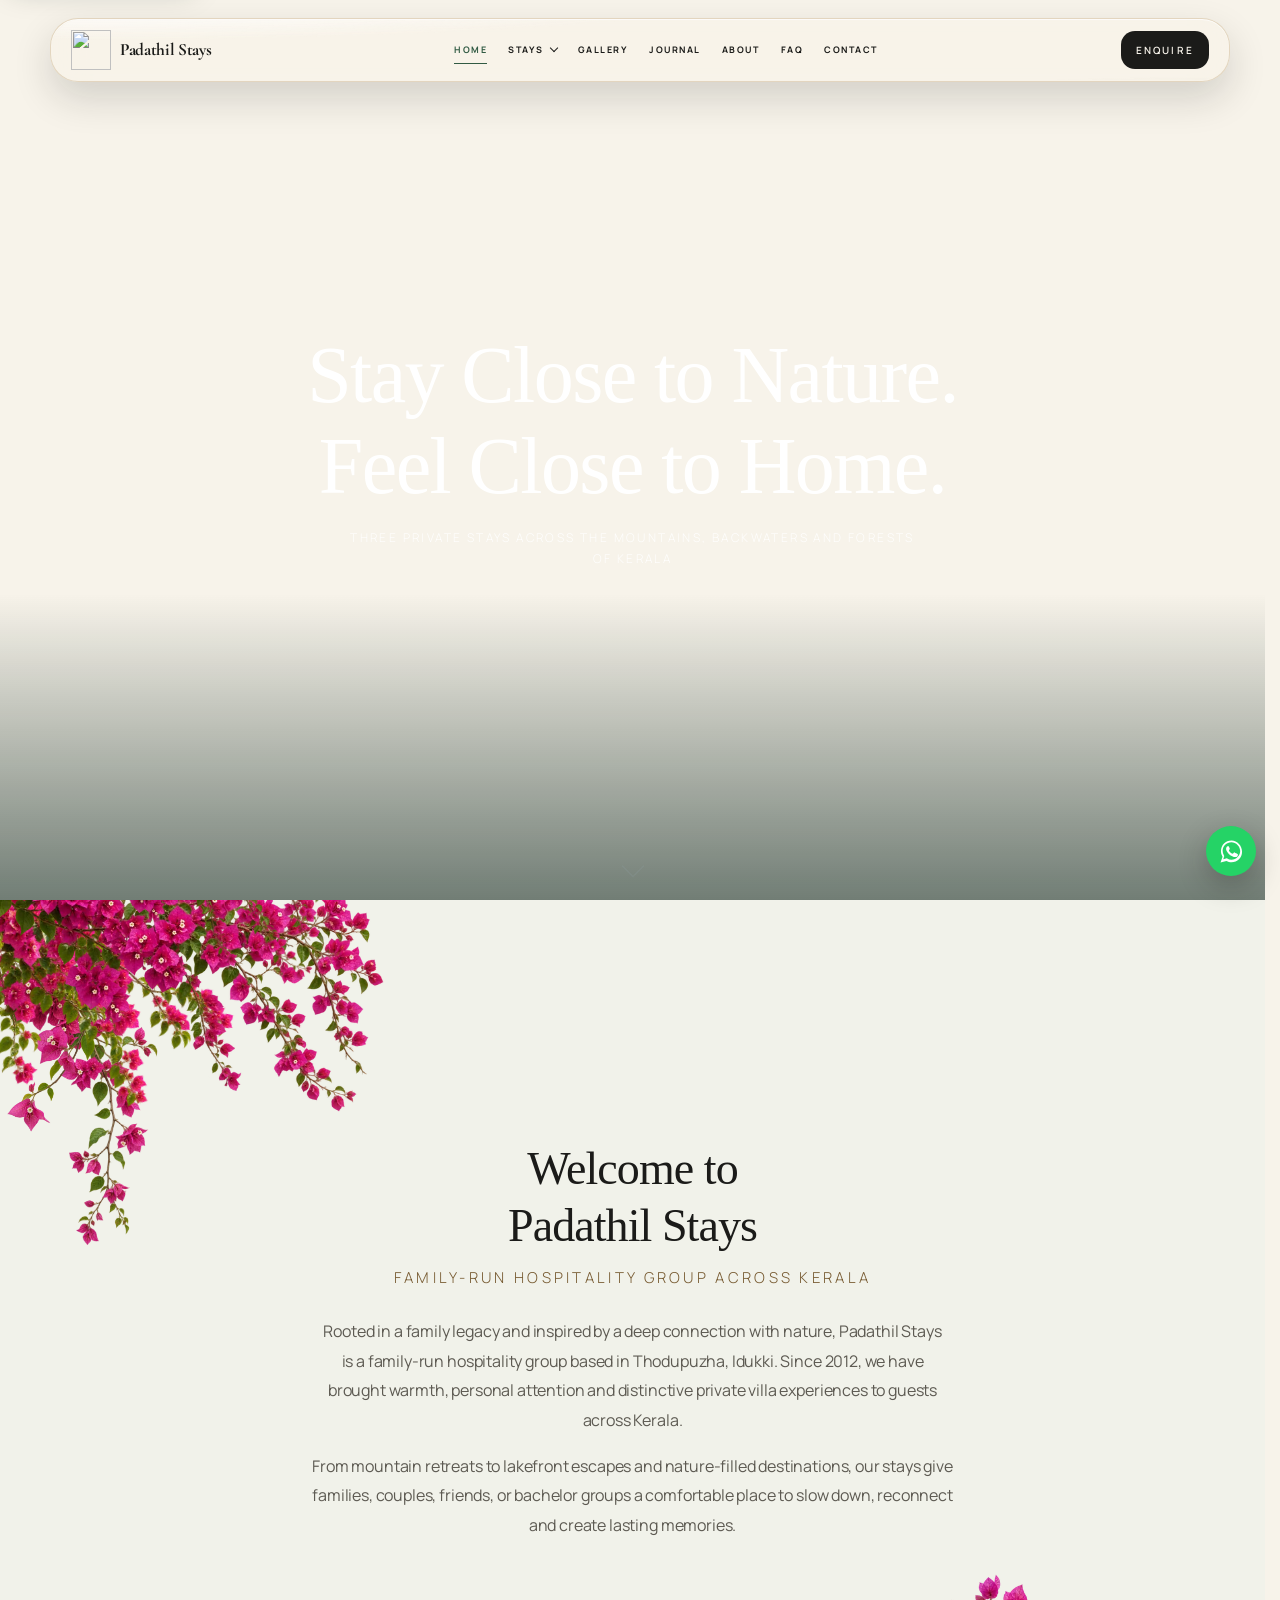
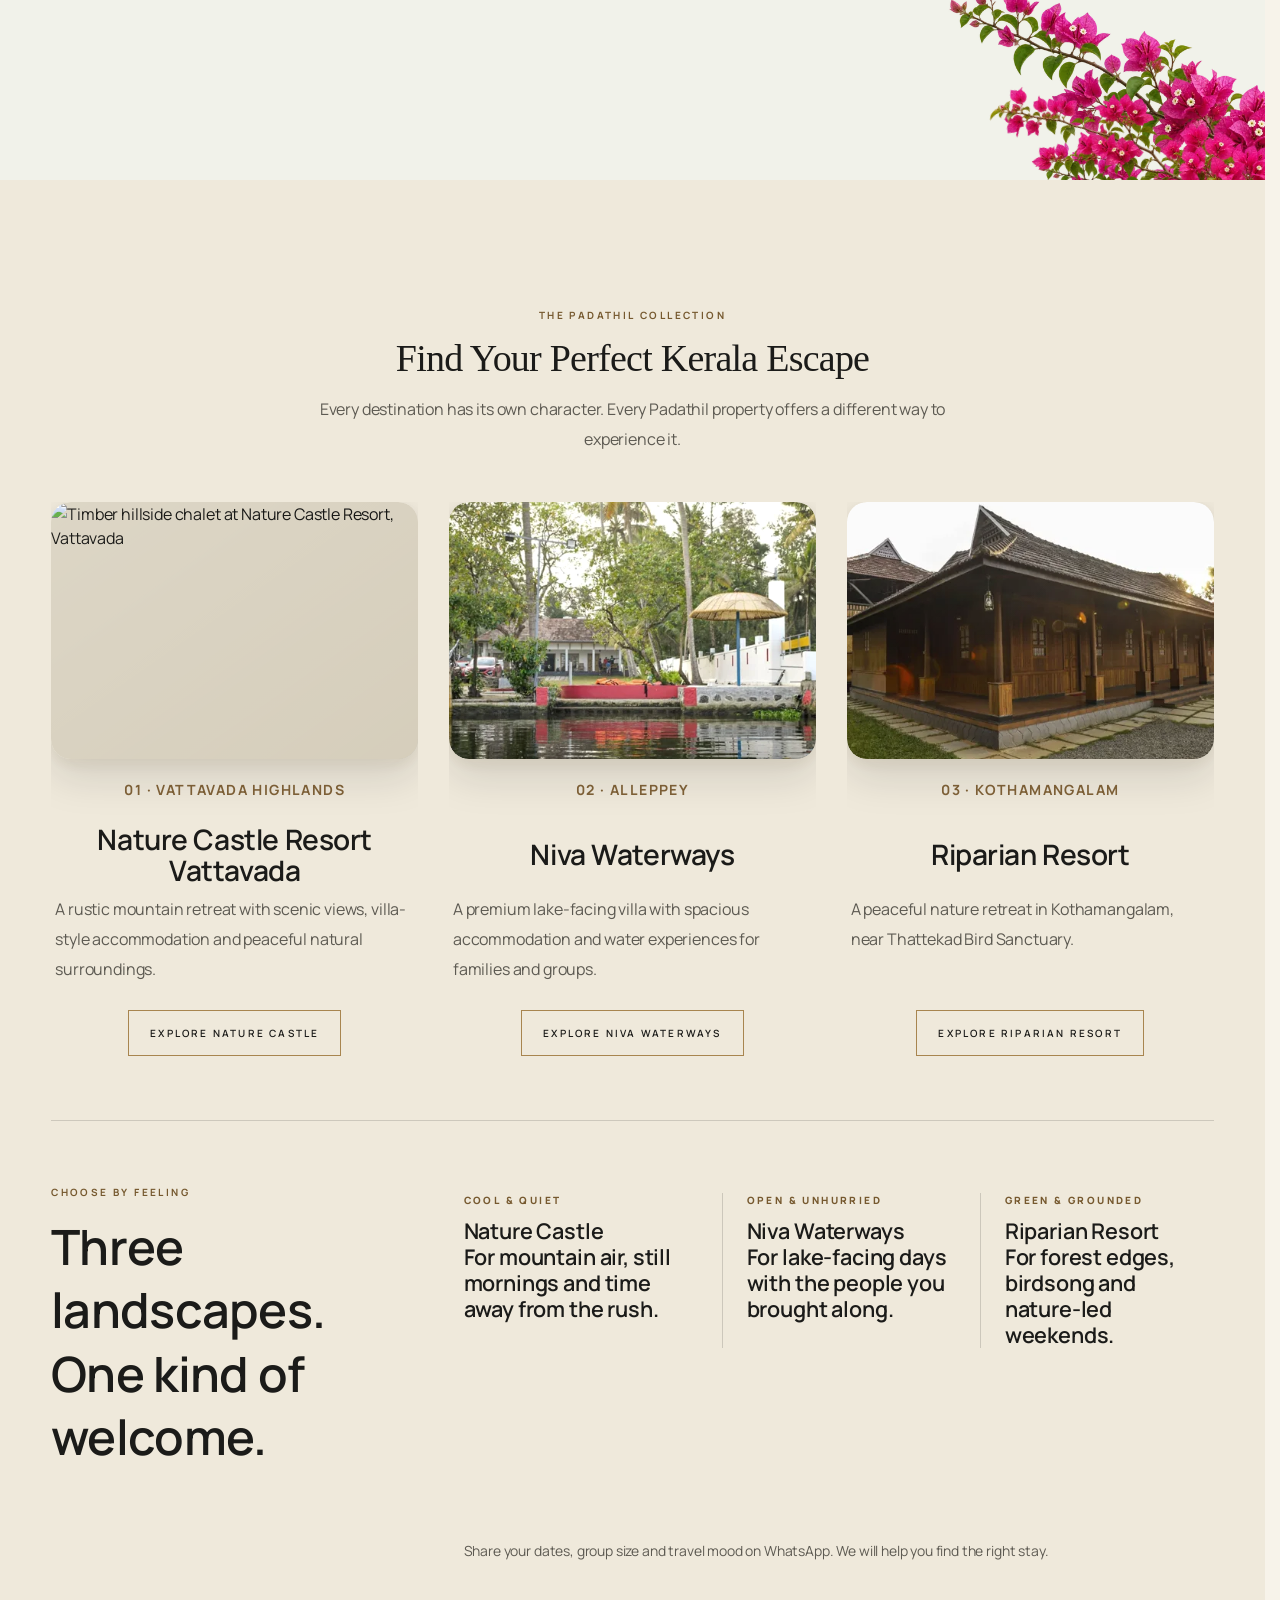
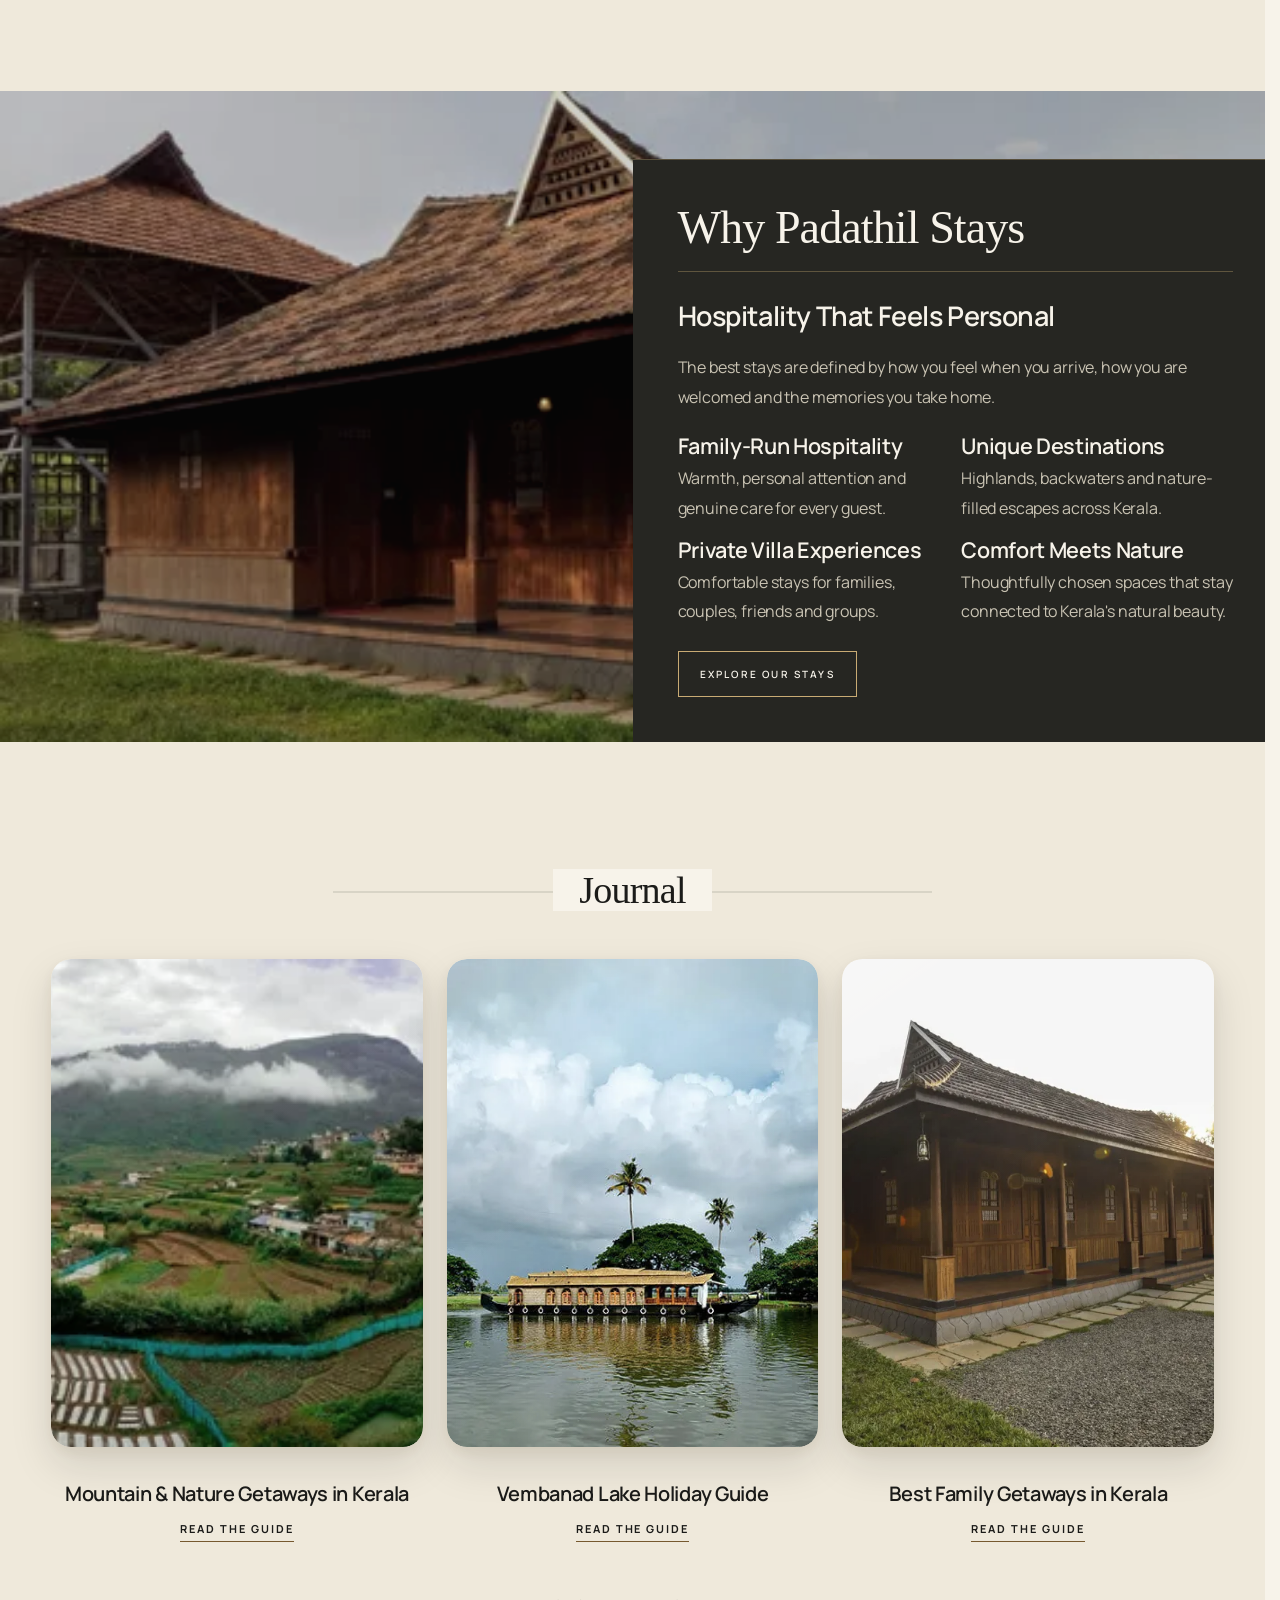
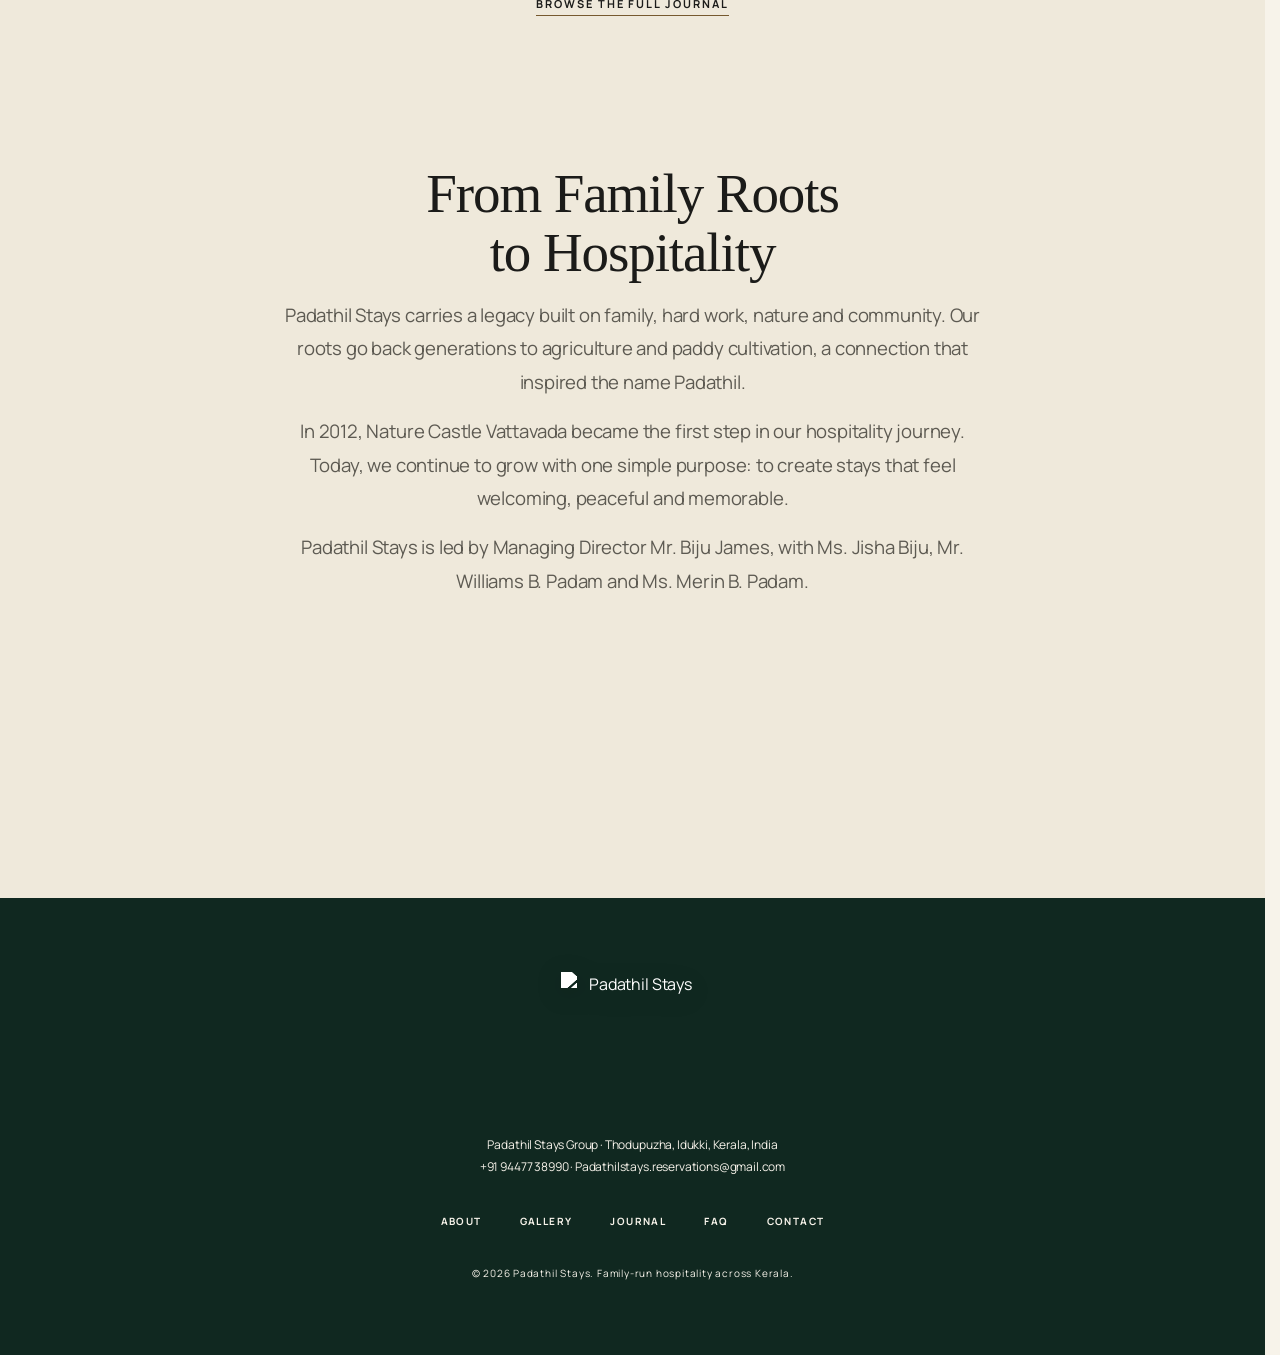
==== commit 71c89374: "Improve site SEO and restore botanical layouts" ====
--- a/index.html
+++ b/index.html
@@ -2,7 +2,10 @@
 <html lang="en-IN">
 <head>
 <meta charset="UTF-8" />
+<meta name="color-scheme" content="only light" />
+<meta name="darkreader-lock" />
 <meta name="viewport" content="width=device-width, initial-scale=1.0" />
+<noscript><style>body.is-loading { overflow: auto !important; } .page-loader { display: none !important; }</style></noscript>
 <title>Padathil Stays | Private Villa Stays &amp; Resorts in Kerala</title>
 <meta name="description" content="Discover Padathil Stays, a family-run hospitality group offering private villa stays in Vattavada, Alleppey and Bhoothathankettu, Kerala." />
 <meta name="robots" content="index, follow" />
@@ -13,43 +16,83 @@
 <meta property="og:type" content="website" />
 <meta property="og:site_name" content="Padathil Stays" />
 <meta property="og:title" content="Padathil Stays | Private Villa Stays &amp; Resorts in Kerala" />
-<meta property="og:description" content="Discover family-run private villa stays across Vattavada, Alleppey and Bhoothathankettu, Kerala." />
+<meta property="og:description" content="Discover Padathil Stays, a family-run hospitality group offering private villa stays in Vattavada, Alleppey and Bhoothathankettu, Kerala." />
 <meta property="og:url" content="https://padathilstays.com/" />
 <meta property="og:image" content="https://padathilstays.com/images/banner/hero-landing.webp" />
 <meta name="twitter:card" content="summary_large_image" />
+<meta property="og:locale" content="en_IN" />
+<meta name="twitter:title" content="Padathil Stays | Private Villa Stays &amp; Resorts in Kerala" />
+<meta name="twitter:description" content="Discover Padathil Stays, a family-run hospitality group offering private villa stays in Vattavada, Alleppey and Bhoothathankettu, Kerala." />
+<meta name="twitter:image" content="https://padathilstays.com/images/banner/hero-landing.webp" />
+<meta property="og:image:alt" content="Traditional Kerala timber homestay lit at dusk" />
+<meta name="twitter:image:alt" content="Traditional Kerala timber homestay lit at dusk" />
 <script type="application/ld+json">
 {
   "@context": "https://schema.org",
-  "@type": "Organization",
-  "name": "Padathil Stays",
-  "url": "https://padathilstays.com/",
-  "logo": "https://padathilstays.com/images/padathil-stays-logo-transparent.webp",
-  "description": "A family-run hospitality group offering private villa stays across Kerala.",
-  "foundingDate": "2012",
-  "telephone": "+91 94477 38990",
-  "email": "Padathilstays.reservations@gmail.com",
-  "address": {
-    "@type": "PostalAddress",
-    "addressLocality": "Thodupuzha",
-    "addressRegion": "Kerala",
-    "addressCountry": "IN"
-  }
+  "@graph": [
+    {
+      "@type": "Organization",
+      "name": "Padathil Stays",
+      "url": "https://padathilstays.com/",
+      "logo": "https://padathilstays.com/images/padathil-stays-logo-transparent.webp",
+      "description": "A family-run hospitality group offering private villa stays across Kerala.",
+      "foundingDate": "2012",
+      "telephone": "+91 94477 38990",
+      "email": "Padathilstays.reservations@gmail.com",
+      "address": {
+        "@type": "PostalAddress",
+        "addressLocality": "Thodupuzha",
+        "addressRegion": "Kerala",
+        "addressCountry": "IN"
+      },
+      "@id": "https://padathilstays.com/#organization"
+    },
+    {
+      "@type": "WebSite",
+      "@id": "https://padathilstays.com/#website",
+      "url": "https://padathilstays.com/",
+      "name": "Padathil Stays",
+      "inLanguage": "en-IN",
+      "publisher": {
+        "@id": "https://padathilstays.com/#organization"
+      }
+    },
+    {
+      "@type": "WebPage",
+      "@id": "https://padathilstays.com/#webpage",
+      "url": "https://padathilstays.com/",
+      "name": "Padathil Stays | Private Villa Stays & Resorts in Kerala",
+      "description": "Discover Padathil Stays, a family-run hospitality group offering private villa stays in Vattavada, Alleppey and Bhoothathankettu, Kerala.",
+      "isPartOf": {
+        "@id": "https://padathilstays.com/#website"
+      },
+      "about": {
+        "@id": "https://padathilstays.com/#organization"
+      },
+      "inLanguage": "en-IN"
+    }
+  ]
 }
 </script>
 <link rel="preconnect" href="https://fonts.googleapis.com" />
 <link rel="preconnect" href="https://fonts.gstatic.com" crossorigin />
-<link href="https://fonts.googleapis.com/css2?family=Cormorant+Garamond:ital,wght@0,400;0,500;0,600;0,700;1,500&family=Manrope:wght@400;500;600;700&display=swap" rel="stylesheet" />
+<link href="https://fonts.googleapis.com/css2?family=Cormorant+Garamond:wght@700&family=Manrope:wght@400;500;600;700;800&display=swap" rel="stylesheet" />
 <link rel="stylesheet" href="styles.css" />
 <link rel="stylesheet" href="site.css" />
+<link rel="preload" href="fonts/Rosemartin-Regular.otf" as="font" type="font/otf" crossorigin />
 <link rel="stylesheet" href="theme-ivory.css" />
-
-<script src="https://cdn.jsdelivr.net/npm/lenis@1.1.20/dist/lenis.min.js" defer></script>
+<link rel="stylesheet" href="home-typography.css" />
+
 <script src="site.js" defer></script>
 
+<link rel="stylesheet" href="botanical-heroes.css?v=20261009b" />
+<link rel="stylesheet" href="botanical-transfer.css?v=20261009" />
+<link rel="stylesheet" href="botanical-home.css?v=20261009" />
+<script src="botanical-heroes.js?v=20261009b" defer></script>
 </head>
-<body class="is-loading">
+<body class="is-loading botanical-page botanical-home-page">
   <div id="pageLoader" class="page-loader" role="status" aria-label="Loading Padathil Stays">
-    <img src="images/padathil-stays-logo-transparent.webp" alt="Padathil Stays" />
+    <img width="640" height="640" src="images/padathil-stays-logo-transparent.webp" alt="Padathil Stays" />
     <span>Kerala, India</span>
   </div>
   <a class="skip-link" href="#main-content">Skip to main content</a>
@@ -57,27 +100,27 @@
   <!-- ================= FIXED HEADER (fades in after scroll) ================= -->
   <header id="siteHeader" class="site-header">
   <div class="wrap compact-header">
-    <a href="index.html" class="site-brand" aria-label="Padathil Stays home">
-      <img src="images/padathil-symbol-transparent.webp" alt="" width="52" height="52" class="site-logo site-logo--header" />
+    <a href="/" class="site-brand" aria-label="Padathil Stays home">
+      <img width="320" height="320" src="images/padathil-symbol-transparent.webp" alt="" class="site-logo site-logo--header" />
       <span>Padathil Stays</span>
     </a>
     <nav class="desktop-nav" aria-label="Primary navigation">
-      <a data-nav-link href="index.html">Home</a>
+      <a data-nav-link href="/">Home</a>
       <details class="stay-menu-toggle">
         <summary>Stays</summary>
         <div class="stay-menu stay-menu--picker">
           <div class="stay-picker">
-            <a href="nature-castle-vattavada.html" class="stay-option"><span class="stay-option-copy"><b>Nature Castle Resort</b><small>Vattavada highlands</small></span></a>
-            <a href="niva-waterways.html" class="stay-option"><span class="stay-option-copy"><b>Niva Waterways</b><small>Alleppey</small></span></a>
-            <a href="riparian-ayur-resorts.html" class="stay-option"><span class="stay-option-copy"><b>Riparian Resort</b><small>Kothamangalam forest</small></span></a>
+            <a href="/nature-castle-vattavada" class="stay-option"><span class="stay-option-copy"><b>Nature Castle Resort</b><small>Vattavada highlands</small></span></a>
+            <a href="/niva-waterways" class="stay-option"><span class="stay-option-copy"><b>Niva Waterways</b><small>Alleppey</small></span></a>
+            <a href="/riparian-ayur-resorts" class="stay-option"><span class="stay-option-copy"><b>Riparian Resort</b><small>Kothamangalam forest</small></span></a>
           </div>
         </div>
       </details>
-      <a data-nav-link href="gallery.html">Gallery</a>
-      <a data-nav-link href="blog.html">Journal</a>
-      <a data-nav-link href="about.html">About</a>
-      <a data-nav-link href="faq.html">FAQ</a>
-      <a data-nav-link href="contact.html">Contact</a>
+      <a data-nav-link href="/gallery">Gallery</a>
+      <a data-nav-link href="/blog">Journal</a>
+      <a data-nav-link href="/about">About</a>
+      <a data-nav-link href="/faq">FAQ</a>
+      <a data-nav-link href="/contact">Contact</a>
     </nav>
     <div class="header-actions">
       <details class="mobile-menu">
@@ -85,19 +128,19 @@
           <svg width="19" height="15" viewBox="0 0 19 15" fill="none" stroke="currentColor" stroke-width="1.5" aria-hidden="true"><path d="M1 1h17M1 7.5h17M1 14h17"/></svg>
         </summary>
         <nav aria-label="Mobile navigation">
-          <a data-nav-link href="index.html">Home</a>
+          <a data-nav-link href="/">Home</a>
           <p class="mobile-stay-label">Choose a stay</p>
-          <a class="mobile-stay-link" href="nature-castle-vattavada.html">Nature Castle · Vattavada</a>
-          <a class="mobile-stay-link" href="niva-waterways.html">Niva · Alleppey</a>
-          <a class="mobile-stay-link" href="riparian-ayur-resorts.html">Riparian · Kothamangalam</a>
-          <a data-nav-link href="gallery.html">Gallery</a>
-          <a data-nav-link href="blog.html">Journal</a>
-          <a data-nav-link href="about.html">About</a>
-          <a data-nav-link href="faq.html">FAQ</a>
-          <a data-nav-link href="contact.html">Contact</a>
+          <a class="mobile-stay-link" href="/nature-castle-vattavada">Nature Castle · Vattavada</a>
+          <a class="mobile-stay-link" href="/niva-waterways">Niva · Alleppey</a>
+          <a class="mobile-stay-link" href="/riparian-ayur-resorts">Riparian · Kothamangalam</a>
+          <a data-nav-link href="/gallery">Gallery</a>
+          <a data-nav-link href="/blog">Journal</a>
+          <a data-nav-link href="/about">About</a>
+      <a data-nav-link href="/faq">FAQ</a>
+          <a data-nav-link href="/contact">Contact</a>
         </nav>
       </details>
-      <a href="https://wa.me/919447738990?text=Hello%20Padathil%20Stays%2C%20I%20would%20like%20to%20enquire.%0AProperty%3A%20%0ACheck-in%3A%20%0ACheck-out%3A%20%0AGuests%3A%20%0AQuestions%3A%20" target="_blank" rel="noopener" class="vbtn header-book">Book Now</a>
+      <a href="https://wa.me/919447738990?text=Hello%20Padathil%20Stays%2C%20I%20would%20like%20to%20enquire.%0AProperty%3A%20%0ACheck-in%3A%20%0ACheck-out%3A%20%0AGuests%3A%20%0AQuestions%3A%20" target="_blank" rel="noopener" class="vbtn header-book">Enquire</a>
     </div>
   </div>
 </header>
@@ -106,12 +149,12 @@
   <!-- ================= HERO ================= -->
   <section id="top" class="relative h-[100svh] min-h-[620px] w-full overflow-hidden">
     <div class="hero-slides" aria-hidden="false">
-      <img src="images/banner/hero-landing.webp" srcset="images/banner/hero-landing-480w.webp 480w, images/banner/hero-landing-960w.webp 960w, images/banner/hero-landing.webp 1600w" sizes="100vw" alt="Traditional Kerala timber homestay lit at dusk" width="1600" height="999" fetchpriority="high" class="hero-slide absolute inset-0 h-full w-full object-cover" />
-      <img src="images/banner/hero-slide-nature-castle.webp" srcset="images/banner/hero-slide-nature-castle-480w.webp 480w, images/banner/hero-slide-nature-castle-960w.webp 960w, images/banner/hero-slide-nature-castle.webp 1600w" sizes="100vw" alt="Nature Castle Resort, a tiled-roof timber house under a blue sky in Vattavada" width="1600" height="999" decoding="async" class="hero-slide absolute inset-0 h-full w-full object-cover" fetchpriority="low" />
-      <img src="images/banner/hero-slide-niva.webp" srcset="images/banner/hero-slide-niva-480w.webp 480w, images/banner/hero-slide-niva-960w.webp 960w, images/banner/hero-slide-niva.webp 1600w" sizes="100vw" alt="Niva Waterways lakefront in Alleppey" width="1600" height="999" decoding="async" class="hero-slide absolute inset-0 h-full w-full object-cover" fetchpriority="low" />
-      <img src="images/banner/hero-slide-riparian.webp" srcset="images/banner/hero-slide-riparian-480w.webp 480w, images/banner/hero-slide-riparian-960w.webp 960w, images/banner/hero-slide-riparian.webp 1600w" sizes="100vw" alt="Riparian Resort wooden villa with a tiled roof and veranda" width="1600" height="999" decoding="async" class="hero-slide absolute inset-0 h-full w-full object-cover" fetchpriority="low" />
-    </div>
-    <div class="absolute inset-0 bg-gradient-to-b from-black/40 via-black/15 to-black/50"></div>
+      <img width="1600" height="999" src="images/banner/hero-landing.webp" srcset="images/banner/hero-landing-480w.webp 480w, images/banner/hero-landing-960w.webp 960w, images/banner/hero-landing.webp 1600w" sizes="100vw" alt="Traditional Kerala timber homestay lit at dusk" fetchpriority="high" class="hero-slide absolute inset-0 h-full w-full object-cover" />
+      <img width="1600" height="999" src="images/banner/hero-slide-nature-castle.webp" srcset="images/banner/hero-slide-nature-castle-480w.webp 480w, images/banner/hero-slide-nature-castle-960w.webp 960w, images/banner/hero-slide-nature-castle.webp 1600w" sizes="100vw" alt="Nature Castle Resort, a tiled-roof timber house under a blue sky in Vattavada" decoding="async" class="hero-slide absolute inset-0 h-full w-full object-cover" fetchpriority="low" />
+      <img width="1600" height="999" src="images/banner/hero-slide-niva.webp" srcset="images/banner/hero-slide-niva-480w.webp 480w, images/banner/hero-slide-niva-960w.webp 960w, images/banner/hero-slide-niva.webp 1600w" sizes="100vw" alt="Niva Waterways lakefront in Alleppey" decoding="async" class="hero-slide absolute inset-0 h-full w-full object-cover" fetchpriority="low" />
+      <img width="1600" height="999" src="images/banner/hero-slide-riparian.webp" srcset="images/banner/hero-slide-riparian-480w.webp 480w, images/banner/hero-slide-riparian-960w.webp 960w, images/banner/hero-slide-riparian.webp 1600w" sizes="100vw" alt="Riparian Resort wooden villa with a tiled roof and veranda" decoding="async" class="hero-slide absolute inset-0 h-full w-full object-cover" fetchpriority="low" />
+    </div>
+    <div class="hero-shade" aria-hidden="true"></div>
 
     <!-- caption -->
     <div class="hero-copy absolute left-0 bottom-[80px] w-full text-center px-6">
@@ -132,8 +175,22 @@
   </a>
 
   <!-- ================= WELCOME ================= -->
-  <section id="welcome" class="bg-white text-center py-[70px]">
-    <div class="wrap max-w-[1000px]">
+  <section id="welcome" class="botanical-home text-center" data-reveal="none">
+<div class="bougainvillea-canvas" aria-hidden="true">
+  <div aria-hidden="true">
+    <span class="botanical-branch botanical-branch--trailing"><span class="botanical-limb"><img width="1024" height="1536" src="images/bougainvillea/trailing.webp" srcset="images/bougainvillea/trailing-640w.webp 640w, images/bougainvillea/trailing.webp 1024w" sizes="(max-width: 767px) 275px, 34vw" decoding="async" alt="" draggable="false"  loading="lazy" /></span></span>
+    <span class="botanical-branch botanical-branch--hanging"><span class="botanical-limb"><span class="botanical-tip"><img width="1024" height="1536" src="images/bougainvillea/sprig.webp" srcset="images/bougainvillea/sprig-640w.webp 640w, images/bougainvillea/sprig.webp 1024w" sizes="(max-width: 767px) 275px, 34vw" decoding="async" alt="" draggable="false"  loading="lazy" /></span></span></span>
+    <span class="botanical-branch botanical-branch--canopy"><span class="botanical-limb"><img width="1280" height="853" src="images/bougainvillea/canopy.webp" srcset="images/bougainvillea/canopy-640w.webp 640w, images/bougainvillea/canopy.webp 1280w" sizes="(max-width: 767px) 275px, 34vw" decoding="async" alt="" loading="lazy" draggable="false" /></span></span>
+    <span class="botanical-branch botanical-branch--crown"><span class="botanical-limb"><img width="1280" height="853" src="images/bougainvillea/canopy.webp" srcset="images/bougainvillea/canopy-640w.webp 640w, images/bougainvillea/canopy.webp 1280w" sizes="(max-width: 767px) 275px, 34vw" decoding="async" alt="" draggable="false"  loading="lazy" /></span></span>
+    <span class="botanical-branch botanical-branch--inward"><span class="botanical-limb"><span class="botanical-tip"><img width="1024" height="1536" src="images/bougainvillea/sprig.webp" srcset="images/bougainvillea/sprig-640w.webp 640w, images/bougainvillea/sprig.webp 1024w" sizes="(max-width: 767px) 275px, 34vw" decoding="async" alt="" draggable="false"  loading="lazy" /></span></span></span>
+    <span class="botanical-branch botanical-branch--diagonal"><span class="botanical-limb"><img width="1280" height="853" src="images/bougainvillea/diagonal.webp" srcset="images/bougainvillea/diagonal-640w.webp 640w, images/bougainvillea/diagonal.webp 1280w" sizes="(max-width: 767px) 275px, 34vw" decoding="async" alt="" draggable="false"  loading="lazy" /></span></span>
+    <span class="botanical-branch botanical-branch--lower"><span class="botanical-limb"><img width="1280" height="853" src="images/bougainvillea/diagonal.webp" srcset="images/bougainvillea/diagonal-640w.webp 640w, images/bougainvillea/diagonal.webp 1280w" sizes="(max-width: 767px) 275px, 34vw" decoding="async" alt="" draggable="false"  loading="lazy" /></span></span>
+  </div>
+
+    <span class="botanical-branch botanical-branch--home-canopy"><span class="botanical-limb"><img width="1280" height="853" src="images/bougainvillea/about-canopy.webp" srcset="images/bougainvillea/about-canopy-640w.webp 640w, images/bougainvillea/about-canopy.webp 1280w" sizes="(max-width: 767px) 275px, 34vw" decoding="async" alt="" loading="lazy" draggable="false" /></span></span>
+    <span class="botanical-branch botanical-branch--home-corner"><span class="botanical-limb"><span class="botanical-tip"><img width="1280" height="853" src="images/bougainvillea/about-corner.webp" srcset="images/bougainvillea/about-corner-640w.webp 640w, images/bougainvillea/about-corner.webp 1280w" sizes="(max-width: 767px) 275px, 34vw" decoding="async" alt="" loading="lazy" draggable="false" /></span></span></span>
+</div>
+    <div class="botanical-home__content wrap max-w-[820px]">
       <h2 class="text-[38px] md:text-[46px] leading-tight">Welcome to Padathil Stays</h2>
       <p class="mt-3 mb-7 font-sans font-light uppercase tracking-[.22em] text-[15px] text-nandor">Family-Run Hospitality Group Across Kerala</p>
       <p class="body-copy mx-auto max-w-[820px] text-center">
@@ -154,9 +211,9 @@
         <p class="body-copy">Every destination has its own character. Every Padathil property offers a different way to experience it.</p>
       </div>
       <div class="grid md:grid-cols-3 gap-8">
-        <a href="nature-castle-vattavada.html" class="property-card stay-choice group block bg-white">
+        <a href="/nature-castle-vattavada" class="property-card stay-choice group block bg-white">
           <figure class="overflow-hidden">
-            <img src="images/exper-1.webp" alt="Representative mountain landscape near Vattavada, Kerala" width="900" height="700" loading="lazy" decoding="async" class="w-full aspect-[9/7] object-cover transition-transform duration-700 group-hover:scale-105" />
+            <img width="960" height="640" src="images/nature-castle-vattavada-hillside-chalet.webp" alt="Timber hillside chalet at Nature Castle Resort, Vattavada" loading="lazy" decoding="async" class="w-full aspect-[9/7] object-cover transition-transform duration-700 group-hover:scale-105" srcset="images/nature-castle-vattavada-hillside-chalet-480w.webp 480w, images/nature-castle-vattavada-hillside-chalet.webp 960w" sizes="(min-width: 1280px) 380px, (min-width: 768px) 30vw, 92vw" />
           </figure>
           <div class="stay-choice-content p-6">
             <span class="property-index">01 · Vattavada Highlands</span>
@@ -165,9 +222,9 @@
             <span class="vbtn mt-5">Explore Nature Castle</span>
           </div>
         </a>
-        <a href="niva-waterways.html" class="property-card stay-choice group block bg-white">
+        <a href="/niva-waterways" class="property-card stay-choice group block bg-white">
           <figure class="overflow-hidden">
-            <img src="images/niva-waterways-card.webp" srcset="images/niva-waterways-card-480w.webp 480w, images/niva-waterways-card.webp 900w" sizes="100vw" alt="Niva Waterways lakefront villa in Alleppey" width="900" height="798" loading="lazy" decoding="async" class="w-full aspect-[9/7] object-cover transition-transform duration-700 group-hover:scale-105" />
+            <img width="900" height="798" src="images/niva-waterways-card.webp" srcset="images/niva-waterways-card-480w.webp 480w, images/niva-waterways-card.webp 900w" sizes="(min-width: 1280px) 380px, (min-width: 768px) 30vw, 92vw" alt="Niva Waterways lakefront villa in Alleppey" loading="lazy" decoding="async" class="w-full aspect-[9/7] object-cover transition-transform duration-700 group-hover:scale-105" />
           </figure>
           <div class="stay-choice-content p-6">
             <span class="property-index">02 · Alleppey</span>
@@ -176,9 +233,9 @@
             <span class="vbtn mt-5">Explore Niva Waterways</span>
           </div>
         </a>
-        <a href="riparian-ayur-resorts.html" class="property-card stay-choice group block bg-white">
+        <a href="/riparian-ayur-resorts" class="property-card stay-choice group block bg-white">
           <figure class="overflow-hidden">
-            <img src="images/riparian-resort-card.webp" srcset="images/riparian-resort-card-480w.webp 480w, images/riparian-resort-card.webp 900w" sizes="100vw" alt="Riparian Resort traditional wooden villa with tiled roof and veranda" width="900" height="700" loading="lazy" decoding="async" class="w-full aspect-[9/7] object-cover transition-transform duration-700 group-hover:scale-105" />
+            <img width="900" height="700" src="images/riparian-resort-card.webp" srcset="images/riparian-resort-card-480w.webp 480w, images/riparian-resort-card.webp 900w" sizes="(min-width: 1280px) 380px, (min-width: 768px) 30vw, 92vw" alt="Riparian Resort traditional wooden villa with tiled roof and veranda" loading="lazy" decoding="async" class="w-full aspect-[9/7] object-cover transition-transform duration-700 group-hover:scale-105" />
           </figure>
           <div class="stay-choice-content p-6">
             <span class="property-index">03 · Kothamangalam</span>
@@ -206,7 +263,7 @@
   <!-- ================= WHY PADATHIL ================= -->
   <section id="why-padathil" class="relative bg-cream pb-[50px]">
     <figure class="relative">
-      <img src="images/why-padathil-house.webp" srcset="images/why-padathil-house-480w.webp 480w, images/why-padathil-house-960w.webp 960w, images/why-padathil-house.webp 1600w" sizes="100vw" alt="Riparian Resort wooden villa in Kothamangalam" width="1600" height="823" class="w-full h-[560px] md:h-auto object-cover" loading="lazy" decoding="async" />
+      <img width="1600" height="823" src="images/why-padathil-house.webp" srcset="images/why-padathil-house-480w.webp 478w, images/why-padathil-house-960w.webp 960w, images/why-padathil-house.webp 1600w" sizes="(min-width: 1280px) 380px, (min-width: 768px) 30vw, 92vw" alt="Riparian Resort wooden villa in Kothamangalam" class="w-full h-[560px] md:h-auto object-cover" loading="lazy" decoding="async" />
     </figure>
 
     <div class="relative md:absolute md:bottom-0 md:right-0 md:w-1/2 bg-panel px-6 md:pl-[45px] md:pr-8 py-[38px] md:py-[45px]">
@@ -230,23 +287,23 @@
     </div>
     <div class="wrap mt-8 max-w-[1320px]">
       <div class="grid grid-cols-1 sm:grid-cols-3 gap-4 md:gap-6">
-        <a href="blog-mountain-nature-getaways-kerala.html" class="journal-tile group flex flex-col">
-          <figure class="overflow-hidden"><img src="images/exper-1.webp" alt="" width="413" height="542" loading="lazy" decoding="async" class="w-full aspect-[413/542] object-cover transition-transform duration-700 group-hover:scale-105" /></figure>
+        <a href="/blog-mountain-nature-getaways-kerala" class="journal-tile group flex flex-col">
+          <figure class="overflow-hidden"><img width="1000" height="481" src="images/vattavada-valley.webp" alt="Terraced fields and mist over the Vattavada valley" loading="lazy" decoding="async" class="w-full aspect-[413/542] object-cover transition-transform duration-700 group-hover:scale-105" srcset="images/vattavada-valley-480w.webp 478w, images/vattavada-valley-960w.webp 960w, images/vattavada-valley.webp 1000w" sizes="(min-width: 1280px) 380px, (min-width: 768px) 30vw, 92vw" /></figure>
           <h3 class="mt-5 mb-4 text-center text-[20px] leading-snug">Mountain &amp; Nature Getaways in Kerala</h3>
           <span class="journal-link">Read the guide</span>
         </a>
-        <a href="blog-vembanad-lake-holiday-guide.html" class="journal-tile group flex flex-col">
-          <figure class="overflow-hidden"><img src="images/exper-2.webp" alt="" width="413" height="542" loading="lazy" decoding="async" class="w-full aspect-[413/542] object-cover transition-transform duration-700 group-hover:scale-105" /></figure>
+        <a href="/blog-vembanad-lake-holiday-guide" class="journal-tile group flex flex-col">
+          <figure class="overflow-hidden"><img width="413" height="542" src="images/exper-2.webp" alt="" loading="lazy" decoding="async" class="w-full aspect-[413/542] object-cover transition-transform duration-700 group-hover:scale-105" /></figure>
           <h3 class="mt-5 mb-4 text-center text-[20px] leading-snug">Vembanad Lake Holiday Guide</h3>
           <span class="journal-link">Read the guide</span>
         </a>
-        <a href="blog-family-getaways-kerala.html" class="journal-tile group flex flex-col">
-          <figure class="overflow-hidden"><img src="images/riparian-journal.webp" srcset="images/riparian-journal-480w.webp 480w, images/riparian-journal.webp 826w" sizes="100vw" alt="Riparian Resort wooden villa with tiled roof and veranda" width="413" height="542" loading="lazy" decoding="async" class="w-full aspect-[413/542] object-cover transition-transform duration-700 group-hover:scale-105" /></figure>
+        <a href="/blog-family-getaways-kerala" class="journal-tile group flex flex-col">
+          <figure class="overflow-hidden"><img width="826" height="1084" src="images/riparian-journal.webp" srcset="images/riparian-journal-480w.webp 480w, images/riparian-journal.webp 826w" sizes="(min-width: 1280px) 380px, (min-width: 768px) 30vw, 92vw" alt="Riparian Resort wooden villa with tiled roof and veranda" loading="lazy" decoding="async" class="w-full aspect-[413/542] object-cover transition-transform duration-700 group-hover:scale-105" /></figure>
           <h3 class="mt-5 mb-4 text-center text-[20px] leading-snug">Best Family Getaways in Kerala</h3>
           <span class="journal-link">Read the guide</span>
         </a>
       </div>
-      <p class="mt-12 text-center"><a href="blog.html" class="journal-link">Browse the full journal</a></p>
+      <p class="mt-12 text-center"><a href="/blog" class="journal-link">Browse the full journal</a></p>
     </div>
     <div class="h-[70px]"></div>
   </section>
@@ -267,9 +324,9 @@
   <!-- ================= FOOTER ================= -->
   <footer id="footer" class="site-footer">
   <div class="wrap">
-    <img src="images/padathil-stays-logo-transparent.webp" alt="Padathil Stays" width="144" height="144" loading="lazy" class="site-logo site-logo--footer" />
+    <img width="640" height="640" src="images/padathil-stays-logo-transparent.webp" alt="Padathil Stays" loading="lazy" class="site-logo site-logo--footer" />
     <p class="footer-contact">Padathil Stays Group · Thodupuzha, Idukki, Kerala, India<br /><a href="tel:+919447738990">+91 94477 38990</a> · <a href="mailto:Padathilstays.reservations@gmail.com">Padathilstays.reservations@gmail.com</a></p>
-    <nav class="footer-links" aria-label="Footer navigation"><a href="about.html">About</a><a href="gallery.html">Gallery</a><a href="blog.html">Journal</a><a href="faq.html">FAQ</a><a href="contact.html">Contact</a></nav>
+    <nav class="footer-links" aria-label="Footer navigation"><a href="/about">About</a><a href="/gallery">Gallery</a><a href="/blog">Journal</a><a href="/faq">FAQ</a><a href="/contact">Contact</a></nav>
     <p class="footer-note">© 2026 Padathil Stays. Family-run hospitality across Kerala.</p>
   </div>
 </footer>
--- a/site.css
+++ b/site.css
@@ -1,5 +1,7 @@
 /* Padathil Stays — premium editorial system: contemporary Kerala field journal. */
 :root {
+  /* Preserve the authored palette when the browser offers automatic darkening. */
+  color-scheme: only light;
   --forest: #18372d;
   --forest-deep: #102820;
   --leaf: #55705a;
@@ -24,7 +26,7 @@
   font-display: swap;
 }
 
-html { scroll-padding-top: 92px; scroll-behavior: smooth; background: var(--paper); }
+html { scroll-padding-top: 112px; scroll-behavior: smooth; scrollbar-gutter: stable; background: var(--paper); }
 body {
   background: var(--paper) !important;
   color: var(--ink) !important;
@@ -37,17 +39,17 @@
 /* A reserved, warm loading surface prevents image areas from reading as empty
    space on slower connections. It clears as soon as the actual file decodes. */
 img.is-image-loading {
-  background: linear-gradient(105deg, #d8d0bc 20%, #eee7d8 40%, #d8d0bc 60%);
-  background-size: 220% 100%;
-  animation: image-loading-shimmer 1.25s ease-in-out infinite;
-  filter: saturate(.72) blur(7px);
-  opacity: .34;
-  transition: filter .42s ease, opacity .42s ease;
-}
-img.is-image-ready { filter: none; opacity: 1; transition: filter .42s ease, opacity .42s ease; }
-img.is-image-error { background: #d8d0bc; filter: none; opacity: 1; }
+  background: linear-gradient(105deg, #d8d0bc 18%, #eee7d8 42%, #d8d0bc 66%);
+  background-size: 240% 100%;
+  animation: image-loading-shimmer 1.6s ease-in-out infinite;
+  filter: blur(8px) saturate(.7) !important;
+  opacity: .38 !important;
+}
+img.is-image-error { background: #d8d0bc; }
 @keyframes image-loading-shimmer { to { background-position: -120% 0; } }
-@media (prefers-reduced-motion: reduce) { img.is-image-loading { animation: none; } }
+@media (prefers-reduced-motion: reduce) {
+  img.is-image-loading { animation: none; filter: none !important; opacity: 1 !important; background: #d8d0bc; }
+}
 
 body::before {
   position: fixed;
@@ -60,10 +62,32 @@
   background-size: 8px 8px;
 }
 
+/* A quiet route marker tracks progress without moving the page content. */
+@supports (animation-timeline: scroll()) {
+  @media (prefers-reduced-motion: no-preference) {
+    body::after {
+      position: fixed;
+      top: 0;
+      left: 0;
+      z-index: 90;
+      width: 100%;
+      height: 2px;
+      content: '';
+      pointer-events: none;
+      background: var(--brass);
+      transform: scaleX(0);
+      transform-origin: left center;
+      animation: route-progress linear both;
+      animation-timeline: scroll(root block);
+    }
+    @keyframes route-progress { to { transform: scaleX(1); } }
+  }
+}
+
 h1, h2, h3, h4, h5, h6,
 .font-display {
   color: var(--forest) !important;
-  font-family: 'Cormorant Garamond', Georgia, serif !important;
+  font-family: 'Manrope', sans-serif !important;
   font-weight: 600 !important;
   letter-spacing: -.035em !important;
   text-transform: none !important;
@@ -102,7 +126,7 @@
 .body-copy {
   max-width: var(--reading-width);
   color: var(--padathil-body) !important;
-  font-size: clamp(.95rem, 1.2vw, 1.0625rem) !important;
+  font-size: clamp(1rem, 1.2vw, 1.0625rem) !important;
   font-weight: 400 !important;
   letter-spacing: -.01em;
   line-height: 1.85 !important;
@@ -241,7 +265,7 @@
 .stay-picker .stay-option-copy b {
   display: block;
   color: #fffdf6;
-  font-family: 'Cormorant Garamond', Georgia, serif;
+  font-family: 'Manrope', sans-serif;
   font-size: 1.55rem;
   font-weight: 600;
   letter-spacing: -.025em;
@@ -474,7 +498,7 @@
   top: 50% !important;
   bottom: auto !important;
   z-index: 3;
-  animation: hero-reveal 1s .38s both;
+  transform: translateY(-50%);
 }
 .hero-copy h1 { max-width: 16ch; margin: 0 auto; color: #fff !important; font-size: clamp(3.35rem, 7.5vw, 8rem) !important; }
 .hero-copy > p:last-child { max-width: 570px; margin-right: auto; margin-left: auto; line-height: 1.7; }
@@ -535,7 +559,7 @@
   .property-facts > dl + dl { padding-top: 0; padding-left: 24px; border-top: 0; border-left: 1px solid var(--line); }
 }
 .property-facts dt { color: var(--brass); font-family: 'Manrope', sans-serif; font-size: 10px; font-weight: 800; letter-spacing: .16em; text-align: left; text-transform: uppercase; }
-.property-facts dd { min-height: 0; margin-top: 10px; color: var(--forest); font-family: 'Cormorant Garamond', Georgia, serif; font-size: 1.35rem; font-weight: 600; line-height: 1.2; text-align: left; }
+.property-facts dd { min-height: 0; margin-top: 10px; color: var(--forest); font-family: 'Manrope', sans-serif; font-size: 1.35rem; font-weight: 600; line-height: 1.2; text-align: left; }
 .property-compass-note { grid-column: 2; margin: -5px 0 0; color: var(--body); font-size: .87rem; line-height: 1.65; text-align: left; }
 
 #why-padathil { padding-bottom: 0 !important; background: var(--forest-deep) !important; }
@@ -598,13 +622,8 @@
 #toTop { border: 1px solid rgba(255,255,255,.24); background: var(--forest) !important; }
 
 @keyframes hero-scale { from { opacity: .75; transform: scale(1.08); } to { opacity: 1; transform: scale(1); } }
-@keyframes hero-reveal {
-  from { opacity: 0; transform: translateY(calc(-50% + 18px)); }
-  to { opacity: 1; transform: translateY(-50%); }
-}
 @keyframes loader-fade { from { opacity: 0; } to { opacity: 1; } }
 @keyframes loader-dismiss { to { visibility: hidden; opacity: 0; pointer-events: none; } }
-@keyframes menu-reveal { from { opacity: 0; transform: translateY(-4px); } to { opacity: 1; transform: translateY(0); } }
 
 /* Shared header and navigation. */
 .site-header {
@@ -624,17 +643,16 @@
 .desktop-nav .stay-menu::before { position: absolute; top: -12px; right: 0; left: 0; height: 12px; content: ''; }
 /* No reveal animation on the stays panel: the composited layer it leaves behind
    renders translucent inside the header's backdrop-filter. */
-.site-header details[open] > nav { animation: menu-reveal .2s ease both; }
 .header-actions { display: flex; align-items: center; gap: 12px; }
 .header-book { min-height: 42px !important; padding-right: 17px !important; padding-left: 17px !important; white-space: nowrap; }
 .mobile-menu { display: none; position: relative; }
 .mobile-menu > summary { justify-content: center; width: 44px; height: 44px; padding: 0; list-style: none; cursor: pointer; border: 1px solid var(--forest); color: var(--forest); }
 .mobile-menu > summary::-webkit-details-marker { display: none; }
-.mobile-menu > nav { position: absolute; top: calc(100% + 13px); right: 0; width: min(310px, calc(100vw - 32px)); padding: 15px; border: 1px solid var(--line); background: rgba(244,240,231,.99); box-shadow: 0 18px 40px rgba(16,40,32,.16); }
+.mobile-menu > nav { position: absolute; top: calc(100% + 13px); right: 0; width: min(310px, calc(100vw - 32px)); max-height: calc(100dvh - 100px); overflow-y: auto; overscroll-behavior: contain; padding: 15px; border: 1px solid var(--line); background: rgba(244,240,231,.99); box-shadow: 0 18px 40px rgba(16,40,32,.16); }
 .mobile-menu nav a { display: block; min-height: 44px; padding: 13px 11px; border-bottom: 1px solid rgba(24,55,45,.09); font-size: 10px; font-weight: 700; letter-spacing: .13em; text-transform: uppercase; }
 .mobile-menu nav a:last-child { border-bottom: 0; }
 .mobile-menu .mobile-stay-label { padding: 12px 11px 7px; color: var(--brass); font-size: 9px; font-weight: 800; letter-spacing: .16em; text-transform: uppercase; }
-.mobile-menu .mobile-stay-link { padding-left: 22px; font-family: 'Cormorant Garamond', Georgia, serif; font-size: 1.08rem; letter-spacing: 0; text-transform: none; }
+.mobile-menu .mobile-stay-link { padding-left: 22px; font-family: 'Manrope', sans-serif; font-size: 1.08rem; letter-spacing: 0; text-transform: none; }
 .mobile-menu nav a::after { display: none; }
 
 /* Shared spacing and media presets. */
@@ -668,14 +686,14 @@
 /* Utility information is deliberately left aligned and card based. */
 .faq-list { max-width: 860px !important; }
 .faq-list details { margin-bottom: 14px; padding: 0 clamp(18px, 3vw, 28px); border: 1px solid var(--line) !important; background: rgba(255,255,255,.48); }
-.faq-list summary { position: relative; padding: 19px 34px 19px 0; color: var(--forest); font-family: 'Cormorant Garamond', Georgia, serif; font-size: clamp(1.2rem, 2vw, 1.45rem); font-weight: 600; line-height: 1.2; text-align: left; cursor: pointer; list-style: none; }
+.faq-list summary { position: relative; padding: 19px 34px 19px 0; color: var(--forest); font-family: 'Manrope', sans-serif; font-size: clamp(1.2rem, 2vw, 1.45rem); font-weight: 600; line-height: 1.2; text-align: left; cursor: pointer; list-style: none; }
 .faq-list summary::-webkit-details-marker { display: none; }
 .faq-list summary::after { position: absolute; top: 50%; right: 2px; color: var(--brass); font-family: 'Manrope', sans-serif; font-size: 1.15rem; content: '+'; transform: translateY(-50%); }
 .faq-list details[open] summary::after { content: '–'; }
 .faq-list .body-copy { max-width: none; margin: 0; padding: 0 0 22px; text-align: left; }
 .enquiry-steps { max-width: none; margin-right: 0; margin-left: 0; padding: 0; list-style: none; }
 .enquiry-steps li { min-height: 100%; padding: clamp(20px, 3vw, 28px); border: 1px solid var(--line); background: rgba(255,255,255,.5); text-align: left; }
-.enquiry-steps strong { display: block; margin-bottom: 9px; color: var(--brass) !important; font-family: 'Cormorant Garamond', Georgia, serif; font-size: 1.25rem; line-height: 1.15; }
+.enquiry-steps strong { display: block; margin-bottom: 9px; color: var(--brass) !important; font-family: 'Manrope', sans-serif; font-size: 1.25rem; line-height: 1.15; }
 
 /* Accessible, in-page gallery viewer. */
 .gallery-card { overflow: hidden; background: var(--paper-deep); }
@@ -684,9 +702,13 @@
 .gallery-card:hover img { filter: saturate(1); transform: scale(1.025); }
 .lightbox[hidden] { display: none; }
 .lightbox { position: fixed; inset: 0; z-index: 300; display: grid; place-items: center; padding: clamp(16px, 4vw, 48px); background: rgba(7,18,14,.94); }
+.lightbox:not([hidden]) { animation: lightbox-enter .22s ease-out both; }
+@keyframes lightbox-enter { from { opacity: 0; } to { opacity: 1; } }
 .lightbox-panel { position: relative; display: grid; grid-template-columns: 48px minmax(0, 1fr) 48px; align-items: center; width: min(1100px, 100%); max-height: 92svh; }
 .lightbox figure { max-height: 88svh; margin: 0; text-align: center; }
 .lightbox-image { width: auto; max-width: 100%; max-height: calc(88svh - 58px); margin: auto; object-fit: contain; }
+.lightbox-image.is-ready { animation: lightbox-image-enter .36s cubic-bezier(.16,1,.3,1); }
+@keyframes lightbox-image-enter { from { opacity: .55; transform: scale(.985); } to { opacity: 1; transform: none; } }
 .lightbox-caption { min-height: 44px; padding: 13px 10px 0; color: #f4f0e7; font-size: .82rem; letter-spacing: .03em; }
 .lightbox button { display: grid; width: 44px; height: 44px; place-items: center; border: 1px solid rgba(255,255,255,.4); color: #fff; background: rgba(16,40,32,.7); font-size: 1.25rem; cursor: pointer; }
 .lightbox-close { position: absolute; top: 0; right: 0; z-index: 2; font-size: 1.8rem !important; }
@@ -715,7 +737,7 @@
 .map-contour { fill: none; stroke: #79906e; stroke-dasharray: 3 7; stroke-width: 1.5; opacity: .64; }
 .map-route { fill: none; stroke: var(--brass); stroke-dasharray: 5 7; stroke-width: 1.5; opacity: .75; }
 .map-scale { position: absolute; top: 24px; left: 28px; margin: 0; color: rgba(24,55,45,.68); font-size: 9px; font-weight: 700; letter-spacing: .14em; text-transform: uppercase; }
-.explorer-home { position: absolute; top: 54%; left: 49%; display: flex; align-items: center; gap: 9px; color: var(--forest); font-family: 'Cormorant Garamond', Georgia, serif; font-size: 17px; font-weight: 700; line-height: .85; transform: translate(-50%, -50%); }
+.explorer-home { position: absolute; top: 54%; left: 49%; display: flex; align-items: center; gap: 9px; color: var(--forest); font-family: 'Manrope', sans-serif; font-size: 17px; font-weight: 700; line-height: .85; transform: translate(-50%, -50%); }
 .explorer-home-mark { display: grid; width: 34px; height: 34px; place-items: center; border: 1px solid var(--forest); border-radius: 50%; color: var(--paper); background: var(--forest); font-family: 'Manrope', sans-serif; font-size: 12px; }
 .explorer-pin { position: absolute; display: flex; align-items: center; gap: 7px; padding: 5px 7px; border: 0; color: var(--forest); background: rgba(244,240,231,.86); box-shadow: 0 2px 0 rgba(24,55,45,.07); font-family: 'Manrope', sans-serif; font-size: 10px; font-weight: 700; letter-spacing: .07em; line-height: 1.2; text-align: left; text-transform: uppercase; cursor: pointer; transition: background-color .2s ease, color .2s ease, transform .2s ease; }
 .explorer-pin:hover, .explorer-pin:focus-visible, .explorer-pin.is-active { color: var(--paper); background: var(--forest); transform: translateY(-3px); }
@@ -735,7 +757,7 @@
 .explorer-detail h3 { margin-bottom: 13px; }
 .explorer-facts { display: grid; grid-template-columns: repeat(3, 1fr); gap: 12px; margin: 25px 0 25px; padding-top: 17px; border-top: 1px solid var(--line); }
 .explorer-facts dt { margin-bottom: 4px; color: var(--brass); font-size: 8px; font-weight: 700; letter-spacing: .13em; text-transform: uppercase; }
-.explorer-facts dd { margin: 0; color: var(--forest); font-family: 'Cormorant Garamond', Georgia, serif; font-size: 16px; font-weight: 600; line-height: 1.05; }
+.explorer-facts dd { margin: 0; color: var(--forest); font-family: 'Manrope', sans-serif; font-size: 16px; font-weight: 600; line-height: 1.05; }
 .explorer-map-link { display: inline-flex; gap: 8px; align-items: center; padding-bottom: 4px; border-bottom: 1px solid var(--brass); color: var(--forest); font-size: 10px; font-weight: 700; letter-spacing: .12em; text-transform: uppercase; }
 .explorer-map-link:hover { color: var(--brass); }
 
@@ -884,10 +906,11 @@
 .contact-email-link svg { width: 15px; flex: 0 0 auto; }
 .contact-lines { border-top: 1px solid var(--forest); }
 .contact-line { display: grid; grid-template-columns: minmax(100px, .56fr) minmax(220px, 1fr) 22px; gap: 16px; align-items: center; min-height: 95px; border-bottom: 1px solid var(--line); color: var(--forest); transition: color .24s ease, padding .24s ease; }
-.contact-line:hover { padding-right: 8px; padding-left: 8px; color: var(--brass); }
+.contact-line:hover { color: var(--brass); }
 .contact-line span { font-size: 9px; font-weight: 700; letter-spacing: .15em; text-transform: uppercase; }
-.contact-line strong { font-family: 'Cormorant Garamond', Georgia, serif; font-size: clamp(1.6rem, 2.4vw, 2.25rem); font-weight: 600; letter-spacing: -.025em; }
-.contact-line svg { justify-self: end; }
+.contact-line strong { font-family: 'Rosemartin', Georgia, serif; font-size: clamp(1.25rem, 2.1vw, 2rem); font-weight: 400; font-synthesis: none; letter-spacing: .015em; line-height: 1.25; font-variant-numeric: lining-nums tabular-nums; white-space: nowrap; }
+.contact-line svg { justify-self: end; transition: transform .24s cubic-bezier(.16,1,.3,1); }
+.contact-line:is(:hover, :focus-within) svg { transform: translateX(4px); }
 .contact-whatsapp-link { display: inline-flex; gap: 10px; align-items: center; margin-top: 24px; color: var(--forest); font-size: 10px; font-weight: 700; letter-spacing: .12em; line-height: 1.5; text-transform: uppercase; }
 .contact-whatsapp-link:hover { color: var(--brass); }
 .contact-whatsapp-link svg { width: 16px; }
@@ -897,22 +920,34 @@
 .contact-page .contact-enquiry h2 { color: var(--paper) !important; }
 .contact-enquiry-list { margin: 0; padding: 0; list-style: none; border-top: 1px solid rgba(255, 248, 235, .44); counter-reset: enquiry; }
 .contact-enquiry-list li { display: grid; grid-template-columns: minmax(150px, .7fr) minmax(0, 1.3fr); gap: 20px; padding: 26px 0 27px; border-bottom: 1px solid rgba(255, 248, 235, .27); counter-increment: enquiry; }
-.contact-enquiry-list strong { display: flex; gap: 13px; color: var(--paper); font-family: 'Cormorant Garamond', Georgia, serif; font-size: 1.35rem; font-weight: 600; line-height: 1.1; }
+.contact-enquiry-list strong { display: flex; gap: 13px; color: var(--paper); font-family: 'Manrope', sans-serif; font-size: 1.35rem; font-weight: 600; line-height: 1.1; }
 .contact-enquiry-list strong::before { content: counter(enquiry, decimal-leading-zero); color: var(--brass); font-family: 'Manrope', sans-serif; font-size: 9px; font-weight: 700; letter-spacing: .12em; line-height: 1.7; }
 .contact-enquiry-list span { color: rgba(255, 248, 235, .76); font-size: .9rem; line-height: 1.75; }
 
 .contact-places { padding: clamp(76px, 10vw, 136px) 0 clamp(84px, 12vw, 160px); background: var(--paper-deep); }
 .contact-places-heading { display: grid; grid-template-columns: minmax(0, 1fr) minmax(240px, .65fr); gap: 36px; align-items: end; padding-bottom: clamp(42px, 6vw, 74px); }
 .contact-places-heading p { max-width: 36ch; margin: 0 0 4px; color: var(--body); font-size: .94rem; line-height: 1.75; }
-.contact-place-list { border-top: 1px solid var(--forest); }
-.contact-place { display: grid; grid-template-columns: minmax(250px, .94fr) minmax(270px, 1.06fr) auto; gap: 34px; align-items: center; padding: 30px 0; border-bottom: 1px solid var(--line); }
-.contact-place h3 { margin: 0; font-size: clamp(1.55rem, 2.4vw, 2.25rem); font-weight: 500 !important; line-height: .98; }
-.contact-place p { max-width: 42ch; margin: 0; color: var(--body); font-size: .86rem; line-height: 1.75; }
-.contact-place a { display: inline-flex; gap: 8px; align-items: center; justify-self: end; padding-bottom: 6px; border-bottom: 1px solid var(--brass); color: var(--forest); font-size: 9px; font-weight: 700; letter-spacing: .13em; text-transform: uppercase; white-space: nowrap; transition: color .2s ease; }
-.contact-place a:hover { color: var(--brass); }
-.contact-place a svg { width: 15px; }
+.contact-place-list { border-top: 1px solid var(--brass); border-bottom: 1px solid var(--brass); }
+.contact-place { display: grid; grid-template-columns: minmax(16rem, 1.5fr) minmax(9rem, .65fr) minmax(15rem, 1fr) auto; gap: clamp(20px, 3vw, 48px); align-items: center; padding: clamp(38px, 4.5vw, 68px) 0; }
+.contact-place + .contact-place { border-top: 1px solid var(--line); }
+.contact-place h3 { margin: 0; color: var(--forest); font-size: clamp(2rem, 3.35vw, 3.65rem); font-weight: 500 !important; line-height: .88; letter-spacing: -.035em; transition: color .25s ease, transform .4s cubic-bezier(.16, 1, .3, 1); }
+.contact-place-setting { margin: 0; color: var(--brass); font: 700 9px/1.45 'Manrope', sans-serif; letter-spacing: .15em; text-transform: uppercase; }
+.contact-place-address { max-width: 34ch; margin: 0; color: var(--body); font-size: .86rem; line-height: 1.75; }
+.contact-place a { display: inline-flex; gap: 9px; align-items: center; justify-self: end; padding-bottom: 7px; border-bottom: 1px solid var(--brass); color: var(--forest); font-size: 9px; font-weight: 700; letter-spacing: .14em; text-transform: uppercase; white-space: nowrap; transition: color .25s ease, gap .25s ease; }
+.contact-place a svg { width: 16px; transition: transform .25s cubic-bezier(.16, 1, .3, 1); }
+.contact-place:is(:hover, :focus-within) h3 { color: var(--brass); transform: translateX(10px); }
+.contact-place:is(:hover, :focus-within) a { gap: 14px; color: var(--brass); }
+.contact-place:is(:hover, :focus-within) a svg { transform: translateX(3px); }
+.contact-place a:focus-visible { outline: 2px solid var(--brass); outline-offset: 5px; }
 
 @keyframes contact-drift { from { transform: scale(1.05); } to { transform: scale(1); } }
+
+/* Reflow directions before the four desktop columns become wider than the page. */
+@media (min-width: 768px) and (max-width: 1120px) {
+  .contact-place { grid-template-columns: minmax(0, 1fr) auto; gap: 18px 24px; }
+  .contact-place h3, .contact-place-setting { grid-column: 1 / -1; }
+  .contact-place-address { min-width: 0; }
+}
 
 @media (max-width: 767px) {
   .site-header { top: 11px; width: calc(100% - 24px); border-radius: 18px; }
@@ -938,13 +973,21 @@
   .contact-email-label { margin-top: 27px; font-size: 9px; }
   .contact-email-link { max-width: 100%; padding: 16px; font-size: 14px; font-weight: 700; line-height: 1.55; overflow-wrap: anywhere; }
   .contact-email-link svg { width: 16px; flex: 0 0 auto; }
-  .contact-line strong { font-family: 'SN Pro', 'Manrope', sans-serif; font-size: clamp(1.3rem, 6vw, 1.5rem); font-weight: 700; letter-spacing: 0; line-height: 1.2; font-variant-numeric: lining-nums tabular-nums; white-space: nowrap; }
+  .contact-line strong { font-size: clamp(1.5rem, 7vw, 1.9rem); }
   .contact-line svg { grid-column: 2; grid-row: 2; }
   .contact-enquiry-layout { gap: 45px; }
   .contact-enquiry-list li { grid-template-columns: 1fr; gap: 10px; padding: 22px 0; }
   .contact-places-heading { gap: 25px; }
-  .contact-place { grid-template-columns: 1fr; gap: 15px; padding: 27px 0 29px; }
-  .contact-place a { justify-self: start; margin-top: 3px; }
+  .contact-place { grid-template-columns: minmax(0, 1fr) auto; column-gap: 18px; row-gap: 18px; padding: 34px 0 37px; }
+  .contact-place h3 { grid-column: 1 / -1; font-size: clamp(2.3rem, 12.5vw, 3.75rem); }
+  .contact-place-setting { grid-column: 1; align-self: center; }
+  .contact-place-address { grid-column: 1 / -1; max-width: 38ch; }
+  .contact-place a { grid-column: 1; justify-self: start; margin-top: 2px; }
+  .contact-place:is(:hover, :focus-within) h3 { transform: translateX(5px); }
+}
+
+@media (prefers-reduced-motion: reduce) {
+  .contact-place h3, .contact-place a, .contact-place a svg { transition: none; }
 }
 
 @media (max-width: 480px) {
@@ -997,29 +1040,12 @@
 .gallery-grid > .gallery-card a, .gallery-grid > .gallery-card img { aspect-ratio: 4 / 5; }
 .gallery-card { background: transparent; }
 .gallery-card figcaption { padding: 14px 2px 0 !important; color: var(--body); font-size: 11px !important; font-weight: 700; letter-spacing: .14em; text-transform: uppercase; }
-.reveal-ready .gallery-card { opacity: 0; transform: translateY(56px) scale(.98); transition: opacity .9s ease, transform 1.1s cubic-bezier(.2,.7,.2,1); }
-.reveal-ready .gallery-card:nth-child(3n+2) { transition-delay: .15s; }
-.reveal-ready .gallery-card:nth-child(3n) { transition-delay: .3s; }
-.reveal-ready .gallery-card img { transform: scale(1.12); transition: transform 1.6s cubic-bezier(.2,.7,.2,1), filter .35s ease; }
-.reveal-ready .gallery-card.is-in { opacity: 1; transform: none; }
-.reveal-ready .gallery-card.is-in img { transform: none; }
-.reveal-ready .gallery-card.is-in:hover img { transform: scale(1.03); }
-
-
-
-/* Scroll reveals. Classes are added by site.js, so no-JS visitors see everything. */
-.pop { opacity: 0; }
-.pop.pop-in { opacity: 1; animation: pop-up .7s cubic-bezier(.2,.8,.3,1) var(--pop-d, 0s) backwards; }
-@keyframes pop-up {
-  from { opacity: 0; transform: translateY(56px) scale(.94); }
-  60%  { opacity: 1; transform: translateY(-6px) scale(1.01); }
-  to   { opacity: 1; transform: none; }
-}
-
-/* Lenis drives smooth scrolling on the home page; native smooth-scroll would fight it. */
-html.lenis, html.lenis body { height: auto; }
-html.lenis { scroll-behavior: auto !important; }
-.lenis.lenis-stopped { overflow: hidden; }
+.reveal-ready .gallery-card.is-in img.is-image-ready,
+.media-reveal.is-in img.is-image-ready { animation: photo-unveil .72s cubic-bezier(.16,1,.3,1); }
+@keyframes photo-unveil {
+  from { clip-path: inset(0 0 14% 0); transform: scale(1.045); }
+  to { clip-path: inset(0); transform: none; }
+}
 
 /* About page: photographic hero, split story, and a dark closing band. */
 .about-hero, .about-cta { position: relative; overflow: hidden; isolation: isolate; color: #fff; }
@@ -1082,7 +1108,7 @@
 .nc-count span + span { border-left: 1px solid var(--line); }
 .nc-count span:first-child { padding-left: 0; }
 .nc-count span:last-child { padding-right: 0; }
-.nc-count b { margin-bottom: 14px; font-variant-numeric: lining-nums; color: var(--forest); font-family: 'Cormorant Garamond', Georgia, serif; font-size: clamp(4rem, 7vw, 6rem); font-weight: 600; letter-spacing: -.03em; line-height: .9; }
+.nc-count b { margin-bottom: 14px; font-variant-numeric: lining-nums; color: var(--forest); font-family: 'Manrope', sans-serif; font-size: clamp(4rem, 7vw, 6rem); font-weight: 600; letter-spacing: -.03em; line-height: .9; }
 
 .nc-spec { border-top: 2px solid var(--forest); }
 .nc-spec-head, .nc-spec-row { display: grid; grid-template-columns: 1.15fr .6fr 2fr 1.35fr; gap: 32px; }
@@ -1092,7 +1118,7 @@
 .nc-spec-name { display: flex; align-items: baseline; gap: 14px; }
 .nc-spec-name span { color: var(--brass); font-size: 11px; font-weight: 800; letter-spacing: .16em; }
 .nc-spec-name h3 { margin: 0; color: var(--forest) !important; font-size: clamp(1.7rem, 2.4vw, 2.2rem) !important; line-height: 1.05; }
-.nc-spec-row strong { display: block; font-variant-numeric: lining-nums; color: var(--forest); font-family: 'Cormorant Garamond', Georgia, serif; font-size: 1.6rem; font-weight: 600; }
+.nc-spec-row strong { display: block; font-variant-numeric: lining-nums; color: var(--forest); font-family: 'Manrope', sans-serif; font-size: 1.6rem; font-weight: 600; }
 .nc-spec-row p { margin: 0; }
 .nc-spec-row > div > span { color: var(--body); font-size: .95rem; }
 .nc-spec-muted { margin-top: 6px !important; color: var(--body); font-size: .95rem; }
@@ -1109,7 +1135,7 @@
 .nc-facts { display: grid; margin: clamp(32px, 4vw, 56px) 0 0; border-top: 1px solid var(--line); }
 .nc-facts > div { padding: 22px 0; border-bottom: 1px solid var(--line); }
 .nc-facts dt { color: var(--brass); font-size: 10px; font-weight: 800; letter-spacing: .2em; text-transform: uppercase; }
-.nc-facts dd { margin: 8px 0 0; color: var(--forest); font-family: 'Cormorant Garamond', Georgia, serif; font-size: 1.35rem; font-weight: 600; line-height: 1.25; }
+.nc-facts dd { margin: 8px 0 0; color: var(--forest); font-family: 'Manrope', sans-serif; font-size: 1.35rem; font-weight: 600; line-height: 1.25; }
 @media (min-width: 900px) {
   .nc-facts { grid-template-columns: repeat(4, 1fr); border-bottom: 0; }
   .nc-facts > div { padding: 26px 28px; border-bottom: 0; border-left: 1px solid var(--line); }
@@ -1135,13 +1161,6 @@
 .nc-explore .body-copy, .nc-plan .body-copy { max-width: 60ch; margin: 18px auto 0; }
 .nc-plan { background: #fff; border-top: 1px solid var(--line); }
 
-/* Photos wipe open from the bottom and settle from a slight zoom; replays on every pass.
-   The clip sits on the img, not the figure: an observed element that is fully clipped never reports as visible. */
-.wipe img { clip-path: inset(0 0 100% 0); transform: scale(1.18); }
-.wipe figcaption { opacity: 0; transition: opacity .4s ease; }
-.wipe.pop-in img { clip-path: inset(0); transform: none; transition: clip-path 1.2s cubic-bezier(.77,0,.18,1) var(--pop-d, 0s), transform 1.8s cubic-bezier(.2,.7,.2,1) var(--pop-d, 0s); }
-.wipe.pop-in figcaption { opacity: 1; transition-delay: calc(var(--pop-d, 0s) + .8s); }
-
 /* Nature Castle: aligned farm photo strip. */
 .nc-page section.nc-farm-strip { padding-top: 0 !important; padding-bottom: 0 !important; background: var(--paper); }
 .nc-strip { display: grid; gap: 16px; }
@@ -1155,7 +1174,7 @@
 @media (min-width: 560px) { .nc-acts { grid-template-columns: repeat(2, 1fr); gap: 24px; } }
 @media (min-width: 1000px) { .nc-acts { grid-template-columns: repeat(4, 1fr); } }
 .nc-acts figure { margin: 0; }
-.nc-acts figcaption { padding-top: 14px; color: var(--forest); font-family: 'Cormorant Garamond', Georgia, serif; font-size: 1.5rem; font-weight: 600; }
+.nc-acts figcaption { padding-top: 14px; color: var(--forest); font-family: 'Manrope', sans-serif; font-size: 1.5rem; font-weight: 600; }
 
 /* Riparian Resort page. */
 .rp-sec { padding: clamp(64px, 8vw, 110px) 0; }
@@ -1178,12 +1197,12 @@
 :is(.riparian-page, .nc-page) .atlas-arrival p { margin-top: 6px; color: var(--body); font-size: .85rem; }
 :is(.riparian-page, .nc-page) .atlas-directions { padding-bottom: 4px; border-bottom: 1px solid var(--brass); color: var(--forest); font-size: 10px; letter-spacing: .18em; text-decoration: none; text-transform: uppercase; }
 :is(.riparian-page, .nc-page) .atlas-caption { padding: 22px 28px 0; }
-:is(.riparian-page, .nc-page) .atlas-caption p { color: var(--forest); font: italic 500 1.25rem/1.2 'Cormorant Garamond', Georgia, serif; }
+:is(.riparian-page, .nc-page) .atlas-caption p { color: var(--forest); font: italic 500 1.25rem/1.2 'Manrope', sans-serif; }
 :is(.riparian-page, .nc-page) .atlas-caption a { color: var(--forest); font-size: 10px; letter-spacing: .18em; text-decoration: none; text-transform: uppercase; border-bottom: 1px solid var(--brass); padding-bottom: 3px; }
 :is(.riparian-page, .nc-page) .atlas-help { padding: 0 28px; margin: 12px 0 22px; color: var(--body); font-size: .75rem; }
 
 :is(.riparian-page, .nc-page) .atlas-places { display: block; padding: 0 28px 10px; counter-reset: place; border-top: 1px solid var(--line); }
-:is(.riparian-page, .nc-page) .riparian-explorer .atlas-places .explorer-pin { display: grid; grid-template-columns: 2.4rem 1fr auto; align-items: baseline; gap: 10px; width: 100%; min-height: 0; padding: 17px 0; border: 0; border-bottom: 1px solid var(--line); background: transparent; color: var(--forest); font: 600 1.4rem/1.1 'Cormorant Garamond', Georgia, serif; letter-spacing: 0; transition: padding-left .25s ease, color .25s ease; counter-increment: place; }
+:is(.riparian-page, .nc-page) .riparian-explorer .atlas-places .explorer-pin { display: grid; grid-template-columns: 2.4rem 1fr auto; align-items: baseline; gap: 10px; width: 100%; min-height: 0; padding: 17px 0; border: 0; border-bottom: 1px solid var(--line); background: transparent; color: var(--forest); font: 600 1.4rem/1.1 'Manrope', sans-serif; letter-spacing: 0; transition: padding-left .25s ease, color .25s ease; counter-increment: place; }
 :is(.riparian-page, .nc-page) .riparian-explorer .atlas-places .explorer-pin::before { content: '0' counter(place); color: var(--brass); font: 800 10px/1 'Manrope', sans-serif; letter-spacing: .18em; }
 :is(.riparian-page, .nc-page) .riparian-explorer .atlas-places .explorer-pin::after { content: '\2192'; color: transparent; font: 400 1rem/1 'Manrope', sans-serif; transition: color .25s ease; }
 :is(.riparian-page, .nc-page) .riparian-explorer .atlas-places .explorer-pin .explorer-pin-dot { display: none; }
@@ -1201,7 +1220,7 @@
 :is(.riparian-page, .nc-page) .explorer-facts { display: block; margin: 24px 0; border-top: 1px solid var(--line); }
 :is(.riparian-page, .nc-page) .explorer-facts > div { display: grid; grid-template-columns: 7.5rem 1fr; gap: 16px; align-items: baseline; padding: 13px 0; border-bottom: 1px solid var(--line); }
 :is(.riparian-page, .nc-page) .riparian-explorer dt { margin: 0; color: var(--brass); font: 800 10px/1.3 'Manrope', sans-serif; letter-spacing: .16em; text-transform: uppercase; }
-:is(.riparian-page, .nc-page) .riparian-explorer .explorer-detail dd { margin: 0; color: var(--forest) !important; font: 600 1.15rem/1.25 'Cormorant Garamond', Georgia, serif; }
+:is(.riparian-page, .nc-page) .riparian-explorer .explorer-detail dd { margin: 0; color: var(--forest) !important; font: 600 1.15rem/1.25 'Manrope', sans-serif; }
 :is(.riparian-page, .nc-page) .riparian-explorer .explorer-map-link { align-self: flex-start; margin-top: auto; padding-bottom: 4px; border-bottom: 1px solid var(--brass); color: var(--forest); font: 800 10px/1 'Manrope', sans-serif; letter-spacing: .18em; text-decoration: none; text-transform: uppercase; }
 @media (max-width: 900px) { :is(.riparian-page, .nc-page) .riparian-explorer .resort-atlas { border-right: 0; border-bottom: 1px solid var(--line); } }
 
@@ -1223,17 +1242,16 @@
 .wa-float { position: fixed; right: 24px; bottom: 24px; z-index: 50; display: flex; width: 50px; height: 50px; align-items: center; justify-content: center; border-radius: 50%; background: #25D366; box-shadow: 0 6px 18px rgba(0,0,0,.22); transition: transform .2s ease; }
 .wa-float:hover { transform: scale(1.06); }
 
-/* Journal: card images ease in with the card pop. */
-.blog-card figure img { transform: scale(1.12); transition: transform 1.4s cubic-bezier(.2,.7,.2,1); }
-.blog-card.pop-in figure img { transform: none; }
-.blog-card.pop-in:hover figure img { transform: scale(1.05); transition-duration: .7s; }
+/* Journal photography stays still while scrolling, with a small hover response. */
+.blog-card figure img { transition: transform .5s cubic-bezier(.16,1,.3,1); }
+.blog-card:hover figure img { transform: scale(1.03); }
 
 /* 404 page. */
 .nf { position: relative; display: flex; min-height: 100svh; align-items: center; isolation: isolate; overflow: hidden; color: #fff; text-align: center; }
 .nf > img { position: absolute; inset: 0; z-index: -2; width: 100%; height: 100%; object-fit: cover; }
 .nf::after { position: absolute; inset: 0; z-index: -1; content: ''; background: linear-gradient(180deg, rgba(10,28,22,.72), rgba(10,28,22,.6) 50%, rgba(10,28,22,.82)); }
 .nf .wrap { max-width: 760px; padding-top: 110px; padding-bottom: 80px; }
-.nf-code { margin: 0; color: #e3bd79; font: 600 clamp(6rem, 18vw, 12rem)/.85 'Cormorant Garamond', Georgia, serif; letter-spacing: -.04em; }
+.nf-code { margin: 0; color: #e3bd79; font: 600 clamp(6rem, 18vw, 12rem)/.85 'Manrope', sans-serif; letter-spacing: -.04em; }
 .nf h1 { margin: 18px 0 0; color: #fff !important; font-size: clamp(2.2rem, 4.6vw, 3.6rem) !important; line-height: 1.05; }
 .nf-copy { max-width: 46ch; margin: 18px auto 0; color: rgba(255,255,255,.88); font-size: 1.05rem; line-height: 1.7; }
 .nf-actions { display: flex; flex-wrap: wrap; align-items: center; justify-content: center; gap: 18px 28px; margin-top: 32px; }
@@ -1247,12 +1265,14 @@
 .faq-list details[open]::details-content { block-size: auto; }
 .faq-list details[open] > .body-copy { animation: faq-in .45s cubic-bezier(.2,.7,.2,1) both; }
 @keyframes faq-in { from { opacity: 0; transform: translateY(-8px); } to { opacity: 1; transform: none; } }
-.faq-list details { transition: background-color .3s ease, border-color .3s ease; }
+.faq-list details { position: relative; transition: background-color .3s ease, border-color .3s ease; }
+.faq-list details::before { position: absolute; top: -1px; right: -1px; left: -1px; height: 2px; background: var(--brass); content: ''; pointer-events: none; transform: scaleX(0); transform-origin: left; transition: transform .36s cubic-bezier(.16,1,.3,1); }
+.faq-list details[open]::before { transform: scaleX(1); }
 .faq-list details[open] { background: rgba(255,255,255,.8); border-color: rgba(157,106,50,.45) !important; }
 .faq-list summary { transition: color .25s ease, padding-left .25s ease; }
 .faq-list summary:hover { padding-left: 6px; color: var(--brass); }
 .faq-list summary::after { transition: transform .3s ease; }
-@media (prefers-reduced-motion: reduce) { .faq-list details::details-content, .faq-list details[open] > .body-copy { transition: none; animation: none; } }
+@media (prefers-reduced-motion: reduce) { .faq-list details::details-content, .faq-list details[open] > .body-copy, .faq-list details::before, .contact-line svg { transition: none; animation: none; } .contact-line:is(:hover, :focus-within) svg { transform: none; } .lightbox:not([hidden]), .lightbox-image.is-ready { animation: none; } }
 
 /* Quick enquiry: a compact concierge card, not a generic form-builder modal. */
 .quick-enquiry-dialog {
@@ -1277,7 +1297,7 @@
 .quick-enquiry-lead h2 {
   margin: 0;
   color: #fff8eb !important;
-  font: 500 clamp(2.35rem, 6vw, 3.35rem)/.92 'Cormorant Garamond', Georgia, serif !important;
+  font: 500 clamp(2.35rem, 6vw, 3.35rem)/.92 'Manrope', sans-serif !important;
   letter-spacing: -.035em;
 }
 .quick-enquiry-lead p { max-width: 39ch; margin: 12px 0 0; color: rgba(255,248,235,.78); font: 400 .85rem/1.55 'Manrope', sans-serif; }
@@ -1299,18 +1319,20 @@
 }
 .quick-enquiry-close:hover { border-color: #c9a466; color: #c9a466; }
 .quick-enquiry-form { padding: 24px 34px 30px; }
-.quick-enquiry-selects { display: grid; grid-template-columns: 1fr 1fr; gap: 17px; }
+.quick-enquiry-selects { display: grid; grid-template-columns: repeat(2, minmax(0, 1fr)); gap: 17px; }
 .quick-enquiry-selects label, .quick-enquiry-fields label, .quick-enquiry-note {
   display: block;
+  min-width: 0;
   color: #34483e;
   font: 700 9px/1.3 'Manrope', sans-serif;
   letter-spacing: .12em;
   text-transform: uppercase;
 }
-.quick-enquiry-form span { color: #65756c; font-weight: 600; letter-spacing: .08em; }
+.quick-enquiry-form span { color: #46594c; font-weight: 600; letter-spacing: .08em; }
 .quick-enquiry-selects select, .quick-enquiry-fields input, .quick-enquiry-note textarea {
   box-sizing: border-box;
   width: 100%;
+  min-width: 0;
   margin-top: 8px;
   border: 0;
   border-bottom: 1px solid rgba(16,44,36,.52);
@@ -1321,13 +1343,13 @@
 }
 .quick-enquiry-selects select, .quick-enquiry-fields input { min-height: 36px; padding: 0 0 8px; }
 .quick-enquiry-selects select { cursor: pointer; }
-.quick-enquiry-fields { display: grid; grid-template-columns: 1fr 1fr .72fr; gap: 14px; margin-top: 26px; padding-top: 21px; border-top: 1px solid rgba(16,44,36,.23); }
+.quick-enquiry-fields { display: grid; grid-template-columns: minmax(0, 1fr) minmax(0, 1fr) minmax(0, .72fr); gap: 14px; margin-top: 26px; padding-top: 21px; border-top: 1px solid rgba(16,44,36,.23); }
 .quick-enquiry-fields input[type='date'] { min-width: 0; }
 .quick-enquiry-note { margin-top: 24px; }
 .quick-enquiry-note textarea { display: block; min-height: 57px; padding: 0 0 8px; resize: vertical; }
 .quick-enquiry-selects select:focus, .quick-enquiry-fields input:focus, .quick-enquiry-note textarea:focus, .quick-enquiry-close:focus-visible { outline: 2px solid #a7623c; outline-offset: 3px; }
 .quick-enquiry-selects select:focus, .quick-enquiry-fields input:focus, .quick-enquiry-note textarea:focus { border-bottom-color: #a7623c; }
-.quick-enquiry-fields input::placeholder, .quick-enquiry-note textarea::placeholder { color: #66766d; opacity: 1; font-weight: 500; text-transform: none; }
+.quick-enquiry-fields input::placeholder, .quick-enquiry-note textarea::placeholder { color: #46594c; opacity: 1; font-weight: 500; text-transform: none; }
 .quick-enquiry-error { margin: 14px 0 0; color: #7e301e; font: 700 .77rem/1.45 'Manrope', sans-serif; }
 .quick-enquiry-actions { margin-top: 25px; padding-top: 20px; border-top: 1px solid rgba(16,44,36,.23); text-align: center; }
 .quick-enquiry-submit {
@@ -1352,9 +1374,13 @@
   .quick-enquiry-dialog { width: min(calc(100% - 24px), 528px); max-height: 88svh; }
   .quick-enquiry-lead { padding: 25px 25px 23px; }
   .quick-enquiry-form { padding: 22px 25px 26px; }
-  .quick-enquiry-selects { grid-template-columns: 1fr; gap: 19px; }
-  .quick-enquiry-fields { grid-template-columns: 1fr 1fr; gap: 17px 14px; }
+  .quick-enquiry-selects { grid-template-columns: minmax(0, 1fr); gap: 19px; }
+  .quick-enquiry-fields { grid-template-columns: repeat(2, minmax(0, 1fr)); gap: 17px 14px; }
   .quick-enquiry-fields label:last-child { grid-column: span 2; }
+}
+@media (max-width: 400px) {
+  .quick-enquiry-fields { grid-template-columns: minmax(0, 1fr); }
+  .quick-enquiry-fields label:last-child { grid-column: auto; }
 }
 @media (prefers-reduced-motion: reduce) { .quick-enquiry-submit { transition: none; } }
 
@@ -1390,21 +1416,29 @@
 .stay-next {
   display: inline-grid;
   grid-template-columns: auto auto 14px;
-  align-items: baseline;
+  align-items: center;
   gap: 7px;
-  padding: 7px 0 6px;
+  min-height: 44px;
+  padding: 7px 0;
   border-bottom: 1px solid #c9a466;
   color: #102c24;
   text-decoration: none;
   white-space: nowrap;
 }
 .stay-next span { font: 800 8px/1 'Manrope', sans-serif; letter-spacing: .13em; text-transform: uppercase; }
-.stay-next strong { font: 500 1rem/1 'Cormorant Garamond', Georgia, serif; letter-spacing: -.015em; }
+.stay-next strong { font: 500 1rem/1 'Manrope', sans-serif; letter-spacing: -.015em; }
 .stay-next svg { width: 14px; height: 14px; fill: none; stroke: currentColor; stroke-width: 1.3; transition: transform .2s ease; }
 .stay-next:hover { color: #a7623c; }
 .stay-next:hover svg { transform: translateX(3px); }
 .stay-next:focus-visible { outline: 2px solid #a7623c; outline-offset: 4px; }
-@media (max-width: 1180px) { .stay-next { display: none; } }
+@media (max-width: 767px) {
+  .site-header .header-actions { gap: 10px; }
+  .stay-next { grid-template-columns: auto 14px; grid-template-rows: auto auto; column-gap: 5px; padding: 5px 0; }
+  .stay-next span { grid-column: 1; grid-row: 1; }
+  .stay-next strong { grid-column: 1; grid-row: 2; font-size: .93rem; }
+  .stay-next svg { grid-column: 2; grid-row: 1 / 3; }
+}
+@media (max-width: 360px) { .site-header .site-brand span { display: none; } }
 @media (prefers-reduced-motion: reduce) { .stay-next svg { transition: none; } }
 
 /* The stays control is a compact vertical list, not a set of promotional cards. */
@@ -1438,3 +1472,45 @@
 .riparian-page .riparian-hero { min-height: 100svh; }
 .riparian-page .riparian-hero .rp-slides { position: absolute; inset: 0; width: 100%; height: 100%; }
 .riparian-page .riparian-hero .rp-slides .nc-slide { width: 100%; height: 100%; object-fit: cover; }
+
+/* Audit refinements: controls and reading aids share the existing brand tokens. */
+.site-footer .footer-links a {
+  display: inline-flex;
+  align-items: center;
+  min-height: 44px;
+  padding-inline: 8px;
+}
+.quick-enquiry-handoff {
+  margin-top: 18px;
+  color: #34483e;
+  font: 400 .875rem/1.65 'Manrope', sans-serif;
+  text-transform: none;
+}
+.quick-enquiry-handoff a { color: #102c24; text-decoration: underline; text-underline-offset: 3px; }
+.quick-enquiry-form [aria-invalid='true'] { border-bottom: 2px solid #7e301e; }
+.room-photo-request { max-width: 65ch; margin: 24px auto 0; font-size: 1rem; line-height: 1.7; }
+.room-photo-request a { text-decoration: underline; text-underline-offset: 4px; }
+.explorer-image-note {
+  position: absolute;
+  inset-inline: 0;
+  bottom: 0;
+  margin: 0;
+  padding: 12px 18px;
+  color: #fff8eb !important;
+  background: #102c24;
+  font: 400 .8125rem/1.6 'Manrope', sans-serif;
+}
+.article .article-breadcrumbs ol { display: flex; flex-wrap: wrap; gap: 8px 20px; margin: 0 0 20px; padding: 0; list-style: none; }
+.article .article-breadcrumbs li { margin: 0; padding: 0; font-size: .875rem; }
+.article .article-breadcrumbs li::before, .article .article-contents li::before { content: none; }
+.article .article-breadcrumbs a { display: inline-flex; align-items: center; min-height: 44px; text-underline-offset: 4px; }
+.article .article-byline { margin-bottom: 20px; font-size: .875rem; }
+.article .article-contents { margin-bottom: 32px; padding-block: 20px; border-block: 1px solid var(--line); }
+.blog-article .article .article-contents h2 { margin: 0 0 12px; font: 600 1.125rem/1.4 'Manrope', sans-serif !important; }
+.article .article-contents ol { margin: 0; padding: 0; list-style: none; }
+.article .article-contents li { margin: 0; padding: 0; }
+.article .article-contents a { display: block; min-height: 44px; padding-block: 10px; font-size: 1rem; line-height: 1.5; text-underline-offset: 4px; }
+.article h2[id] { scroll-margin-top: 112px; }
+@media (max-width: 680px) {
+  .quick-enquiry-selects select, .quick-enquiry-fields input, .quick-enquiry-note textarea { font-size: 1rem; }
+}
--- a/theme-ivory.css
+++ b/theme-ivory.css
@@ -1,28 +1,139 @@
 /* Ivory & Gold luxury theme. Loaded after site.css; remove the link to revert. */
+@font-face {
+  font-family: 'Rosemartin';
+  src: url('fonts/Rosemartin-Regular.otf') format('opentype');
+  font-weight: 400;
+  font-style: normal;
+  font-display: swap;
+}
 :root {
   --ivory: #f7f3ea; --ivory-2: #efe9db; --ivory-3: #e6dfcd;
   --char: #1b1b19; --char-2: #262622; --char-soft: #5d5a52;
-  --gold: #a8854f; --gold-light: #c9ab74;
+  --gold: #a8854f; --gold-text: #76592f; --gold-light: #c9ab74;
   --nav-current: #315a43;
   --line: rgba(27, 27, 25, .16);
   --paper: var(--ivory); --paper-deep: var(--ivory-2); --ink: var(--char); --body: var(--char-soft);
-  --forest: var(--char); --forest-deep: var(--char); --leaf: var(--gold); --brass: var(--gold);
+  --forest: var(--char); --forest-deep: var(--char); --leaf: var(--gold); --brass: var(--gold-text);
   --padathil-body: var(--char-soft); --padathil-focus: var(--gold);
   --riparian-paper: var(--ivory); --riparian-ink: var(--char); --riparian-ink-deep: #0f0f0e; --riparian-brass: var(--gold-light);
 }
 html, body { background: var(--ivory) !important; color: var(--char) !important; }
 h1, h2, h3, h4 { color: var(--char) !important; font-weight: 500 !important; letter-spacing: -.01em; }
+h1, h2, .font-display {
+  font-family: 'Rosemartin', Georgia, serif !important;
+  font-weight: 400 !important;
+  font-synthesis: none;
+  letter-spacing: -.02em !important;
+  line-height: 1.08;
+  text-wrap: balance;
+  overflow-wrap: anywhere;
+}
+h3, h4, h5, h6 {
+  font-family: 'Manrope', sans-serif !important;
+  font-weight: 600 !important;
+  letter-spacing: -.015em !important;
+  line-height: 1.3;
+  overflow-wrap: anywhere;
+}
+.riparian-hero h1 {
+  font-size: clamp(2.5rem, 6.5vw, 5rem);
+  font-weight: 400 !important;
+  letter-spacing: -.02em !important;
+  line-height: 1.08;
+}
+.riparian-hero h1 em { font-style: normal; }
+#top h1 {
+  max-width: 100%;
+  font-size: clamp(1.4rem, 7.2vw, 5rem) !important;
+  line-height: 1.14;
+}
+.contact-page .contact-hero h1 {
+  max-width: 13ch;
+  font-size: clamp(2.7rem, 6.5vw, 5.5rem);
+  font-weight: 400 !important;
+  line-height: 1.08;
+  letter-spacing: -.02em !important;
+}
+.contact-page :is(.contact-desk, .contact-enquiry, .contact-places) h2 {
+  font-size: clamp(2.4rem, 4vw, 4.3rem);
+  font-weight: 400 !important;
+  line-height: 1.08;
+  letter-spacing: -.02em !important;
+}
+.contact-page :is(h1, h2) em { font-style: normal; font-weight: 400; }
+@media (max-width: 680px) {
+  .riparian-hero h1 { font-size: clamp(2.5rem, 10vw, 3.75rem); }
+  .contact-page .contact-hero h1 { font-size: clamp(2.5rem, 10.5vw, 3.5rem); }
+  .contact-page :is(.contact-desk, .contact-enquiry, .contact-places) h2 {
+    font-size: clamp(2rem, 9vw, 3.2rem);
+  }
+}
 .body-copy, p { color: var(--char-soft); }
+
+/* Interior typography follows the calmer scale used on the home and resort pages. */
+.about-page .about-hero h1,
+.blog-listing main h1,
+body:has(.faq-list) main h1 {
+  max-width: 26ch !important;
+  font-size: clamp(2rem, 3.5vw, 3rem) !important;
+  line-height: 1.14 !important;
+}
+.about-page :is(.about-roots, .about-cta) h2,
+.contact-page :is(.contact-desk, .contact-enquiry, .contact-places) h2,
+.blog-article .article h2,
+.blog-article main > section:last-child h2 {
+  font-size: clamp(1.625rem, 2.6vw, 2.25rem) !important;
+  line-height: 1.2 !important;
+}
+.about-page main > section > .grid h2,
+.blog-listing .blog-card h2 {
+  font-size: clamp(1.25rem, 1.7vw, 1.5rem) !important;
+  line-height: 1.3 !important;
+}
+.blog-article main > section.relative h1 {
+  max-width: min(30ch, 100%) !important;
+  font-size: clamp(1.625rem, 3.2vw, 2.75rem) !important;
+  line-height: 1.18 !important;
+  overflow-wrap: normal;
+}
+.blog-article .article h3 {
+  font-size: clamp(1.125rem, 1.6vw, 1.375rem) !important;
+  line-height: 1.35 !important;
+}
+.blog-article .article :is(p, li) {
+  font-size: clamp(1rem, 1.2vw, 1.0625rem) !important;
+  line-height: 1.8 !important;
+}
+.blog-article .article p + p { margin-top: 1em; }
+.contact-page .contact-hero h1 {
+  font-size: clamp(2.25rem, 4.5vw, 3.5rem) !important;
+  line-height: 1.12;
+}
+.contact-page .contact-hero-copy > p { font-size: 1rem; line-height: 1.8; }
+.contact-page :is(.contact-desk-intro, .contact-places-heading) > p { font-size: 1rem; }
+.contact-page .contact-place h3 {
+  font-size: clamp(1.25rem, 1.7vw, 1.5rem) !important;
+  line-height: 1.3;
+}
+.contact-page .contact-enquiry-list strong { font-size: 1.125rem; line-height: 1.4; }
+.contact-page .contact-enquiry-list span { font-size: 1rem; }
+.faq-list summary {
+  font-size: clamp(1.125rem, 1.5vw, 1.25rem) !important;
+  line-height: 1.4;
+}
+.nf h1 { font-size: clamp(2.25rem, 4.5vw, 3.5rem) !important; line-height: 1.14; }
 
 /* Surfaces */
 main > section.bg-white, .bg-white { background: var(--ivory) !important; }
 main > section.bg-cream, main > section.bg-creamalt, .bg-cream, .bg-creamalt { background: var(--ivory-2) !important; }
 #properties { background: var(--ivory-2) !important; }
-.riparian-page .bg-white, .riparian-page { background: var(--ivory) !important; }
-.riparian-page .bg-creamalt, .riparian-page .riparian-explorer { background: var(--ivory-2) !important; }
+.riparian-page { background: var(--riparian-paper) !important; }
+.riparian-page .bg-white { background: var(--riparian-paper) !important; }
+.riparian-page .bg-creamalt { background: #d8d5bd !important; }
 .nc-signature, .nc-farm, .nc-explore, .rp-strip, .about-roots { background: var(--ivory) !important; }
 .nc-glance, .nc-farm-strip { background: var(--ivory-2) !important; }
-#why-padathil, .contact-enquiry, footer, .site-footer { background: var(--char) !important; }
+#why-padathil, .contact-enquiry { background: var(--char) !important; }
+footer, .site-footer { background: #102820 !important; }
 .contact-places { background: var(--ivory-2) !important; }
 
 /* The route line names the landscape before any copy is read. */
@@ -33,17 +144,21 @@
 /* Header */
 #siteHeader, .site-header { background: rgba(247, 243, 234, .82) !important; border: 1px solid rgba(168, 133, 79, .35) !important; box-shadow: 0 14px 40px rgba(27, 27, 25, .12) !important; }
 .site-brand, .site-brand span, .desktop-nav a, .desktop-nav summary { color: var(--char) !important; }
-.site-header nav a:hover { color: var(--gold) !important; }
-.site-header nav a[aria-current='page'], .stay-menu-toggle > summary[aria-current='page'] { color: var(--nav-current) !important; }
+.site-header nav a:hover { color: var(--gold-text) !important; }
+.site-header nav a[aria-current], .stay-menu-toggle > summary[aria-current='page'] { color: var(--nav-current) !important; }
 .site-header nav a::after { background: var(--gold) !important; }
-.site-header nav a[aria-current='page']::after { background: var(--nav-current) !important; }
+.site-header nav a[aria-current]::after { background: var(--nav-current) !important; transform: scaleX(1); }
 .header-book { background: var(--char) !important; color: var(--ivory) !important; border-radius: 0 !important; }
 
 /* Buttons: sharp, gold-outline luxury */
 .vbtn, .riparian-action, .contact-primary-action { background: transparent !important; color: var(--char) !important; border: 1px solid var(--gold) !important; border-radius: 0 !important; letter-spacing: .22em !important; font-weight: 600 !important; transition: background .3s ease, color .3s ease !important; }
 .vbtn:hover, .riparian-action:hover { background: var(--char) !important; color: var(--gold-light) !important; border-color: var(--char) !important; transform: none !important; }
-#why-padathil .vbtn, .contact-enquiry .vbtn, .about-cta .vbtn, .riparian-hero .riparian-action { color: var(--ivory) !important; border-color: var(--gold-light) !important; }
+#why-padathil .vbtn, .contact-enquiry .vbtn, .riparian-hero .riparian-action { color: var(--ivory) !important; border-color: var(--gold-light) !important; }
 #why-padathil .vbtn:hover, .contact-enquiry .vbtn:hover, .riparian-hero .riparian-action:hover { background: var(--gold) !important; color: var(--char) !important; }
+.about-cta .vbtn { background: var(--ivory) !important; color: var(--char) !important; border-color: var(--ivory) !important; }
+.about-cta .vbtn:hover { background: var(--gold-light) !important; color: var(--char) !important; border-color: var(--gold-light) !important; }
+.vbtn:active, .riparian-action:active, .contact-primary-action:active, .quick-enquiry-submit:active { transform: scale(.985) !important; transition-duration: .12s !important; }
+@media (prefers-reduced-motion: reduce) { .vbtn:active, .riparian-action:active, .contact-primary-action:active, .quick-enquiry-submit:active { transform: none !important; } }
 .contact-hero .contact-primary-action {
   color: var(--char) !important;
   background: var(--ivory) !important;
@@ -62,24 +177,25 @@
 /* Stays: a small, vertical navigation list—not a destination promo module. */
 .site-header .stay-menu,
 .site-header .stay-menu--picker {
-  width: 248px !important;
+  width: 400px !important;
   overflow: hidden;
-  border: 1px solid rgba(247, 243, 234, .64) !important;
-  border-radius: 8px !important;
+  border: 1px solid rgba(168, 133, 79, .32) !important;
+  border-top: 2px solid var(--gold) !important;
+  border-radius: 4px !important;
   background: rgba(247, 243, 234, .9) !important;
   -webkit-backdrop-filter: blur(9px) saturate(.9);
   backdrop-filter: blur(9px) saturate(.9);
-  box-shadow: 0 14px 26px rgba(27, 27, 25, .14) !important;
-}
-.site-header .stay-picker { padding: 5px 17px !important; }
+  box-shadow: 0 22px 48px rgba(27, 27, 25, .16) !important;
+}
+.site-header .stay-picker { padding: 6px 26px !important; }
 .site-header .stay-picker .stay-option {
   display: flex;
-  min-height: 47px;
+  min-height: 66px;
   align-items: center;
   padding: 0 !important;
   color: var(--char) !important;
   background: transparent !important;
-  transition: color .18s ease;
+  transition: color .2s ease;
 }
 .site-header .stay-picker .stay-option + .stay-option { border-top: 1px solid rgba(27, 27, 25, .12) !important; }
 .site-header .stay-picker .stay-option::before,
@@ -94,20 +210,21 @@
 }
 .site-header .stay-picker .stay-option-copy b {
   color: var(--char) !important;
-  font-family: 'Cormorant Garamond', Georgia, serif;
-  font-size: 1.08rem;
+  font-family: 'Manrope', sans-serif;
+  font-size: 1.12rem;
   font-weight: 500;
-  letter-spacing: -.015em;
+  letter-spacing: -.01em;
   line-height: 1.1;
+  white-space: nowrap;
 }
 .site-header .stay-picker .stay-option-copy small {
   display: block;
   margin: 0;
   color: var(--char-soft) !important;
   font-family: 'Manrope', sans-serif;
-  font-size: 8px;
+  font-size: 9px;
   font-weight: 700;
-  letter-spacing: .09em;
+  letter-spacing: .18em;
   line-height: 1;
   text-align: right;
   text-transform: uppercase;
@@ -115,19 +232,19 @@
 }
 .site-header .stay-picker .stay-option:hover,
 .site-header .stay-picker .stay-option:focus-visible,
-.site-header .stay-picker .stay-option[aria-current='page'] { background: transparent !important; color: var(--gold) !important; }
+.site-header .stay-picker .stay-option[aria-current='page'] { background: transparent !important; color: var(--gold-text) !important; }
 .site-header .stay-picker .stay-option:hover .stay-option-copy b,
 .site-header .stay-picker .stay-option:focus-visible .stay-option-copy b,
-.site-header .stay-picker .stay-option[aria-current='page'] .stay-option-copy b { color: var(--gold) !important; }
+.site-header .stay-picker .stay-option[aria-current='page'] .stay-option-copy b { color: var(--gold-text) !important; }
 .site-header .stay-picker .stay-option:hover .stay-option-copy small,
 .site-header .stay-picker .stay-option:focus-visible .stay-option-copy small,
-.site-header .stay-picker .stay-option[aria-current='page'] .stay-option-copy small { color: var(--gold) !important; }
+.site-header .stay-picker .stay-option[aria-current='page'] .stay-option-copy small { color: var(--gold-text) !important; }
 .site-header .stay-picker .stay-option:focus-visible { outline: 1px solid var(--gold); outline-offset: -3px; }
 
 /* Cards: flat, hairline */
 .property-card, .stay-choice, .blog-card, .editorial-card, .contact-place, .faq-list details, .property-facts > div, .nearby-explorer { background: #fbf8f1 !important; border: 1px solid var(--line) !important; box-shadow: none !important; border-radius: 0 !important; }
 .faq-list details[open] { border-color: var(--gold) !important; background: #fff !important; }
-.section-kicker, .property-index, .property-facts dt, .eyebrow { color: var(--gold) !important; letter-spacing: .24em !important; }
+.section-kicker, .property-index, .property-facts dt, .eyebrow { color: var(--gold-text) !important; letter-spacing: .24em !important; }
 .property-card:hover { box-shadow: 0 24px 50px rgba(27, 27, 25, .1) !important; }
 
 /* Dark bands */
@@ -138,7 +255,7 @@
 .contact-enquiry { color: var(--ivory) !important; }
 footer a:hover { color: var(--gold-light) !important; }
 .border-hairline, .border-t, .border-b { border-color: var(--line) !important; }
-.text-nandor, .text-greyt, .text-gold { color: var(--gold) !important; }
+.text-nandor, .text-greyt, .text-gold { color: var(--gold-text) !important; }
 
 /* Hero and page-hero shading */
 .riparian-hero h1, .contact-hero h1, .about-hero h1, .nc-hero h1, .riparian-hero-intro, .riparian-hero-copy p { color: var(--ivory) !important; }
@@ -168,6 +285,32 @@
 .property-card .stay-choice-content { padding: 20px 4px 8px !important; }
 .stay-choice-content .body-copy { margin-bottom: 26px !important; }
 .stay-choice-content h3 { letter-spacing: .01em; }
+
+/* Give the three homepage destination captions a readable, consistent scale. */
+#properties .stay-choice-content .property-index {
+  color: #806238 !important;
+  font-size: clamp(.875rem, 1.1vw, 1rem);
+  line-height: 1.5;
+  letter-spacing: .1em !important;
+  margin-bottom: 10px;
+  text-wrap: balance;
+}
+
+/* Nature Castle keeps the same photo rows as the other stays. */
+.nc-page--nature .nc-stay-gallery h2,
+.nc-page--nature .nc-restaurant h2 { margin-bottom: 24px; }
+.nc-page--nature .nc-stay-gallery .nc-strip { row-gap: 32px; }
+.nc-page--nature .nc-restaurant .body-copy { max-width: 65ch; margin-bottom: 32px; }
+.nc-page--nature .nc-restaurant-photos { grid-template-columns: 1fr; }
+@media (min-width: 700px) {
+  .nc-page--nature .nc-restaurant-photos { grid-template-columns: repeat(2, minmax(0, 1fr)); }
+}
+.nc-page--nature :is(.nc-stay-gallery, .nc-restaurant, .nc-grounds) figcaption {
+  color: #806238;
+  font-size: .875rem;
+  line-height: 1.5;
+  letter-spacing: .06em;
+}
 
 :is(.property-card, .journal-tile) > figure,
 .blog-card figure,
@@ -200,6 +343,13 @@
   content: '';
   background: linear-gradient(145deg, rgba(255, 250, 240, .18) 0%, transparent 38%, rgba(27, 27, 25, .22) 100%);
   mix-blend-mode: soft-light;
+  opacity: .82;
+  transition: opacity .4s ease;
+}
+:is(.property-card, .journal-tile, .blog-card):is(:hover, :focus-visible) > figure::after,
+.gallery-card a:is(:hover, :focus-visible)::after { opacity: .34; }
+@media (prefers-reduced-motion: reduce) {
+  :is(.property-card, .journal-tile) > figure::after, .blog-card figure::after, .gallery-card a::after { transition: none; }
 }
 :is(.property-card, .journal-tile) > figure > img,
 .blog-card figure > img,
@@ -281,3 +431,78 @@
   .gallery-grid > .gallery-card img { aspect-ratio: 4 / 5.1; }
   .gallery-card figcaption { padding-top: 10px !important; font-size: 9px !important; letter-spacing: .1em; }
 }
+
+/* Next stay: compact outlined button with a gold arrow disc, replacing the underlined text link. */
+.site-header .stay-next { display: inline-flex; align-items: center; gap: 12px; height: 42px; padding: 0 8px 0 16px; border: 1px solid rgba(168, 133, 79, .55); border-bottom-width: 1px; background: transparent; color: var(--char); transition: background .3s ease, border-color .3s ease, color .3s ease; }
+.site-header .stay-next span { display: none; }
+.site-header .stay-next strong { font: 600 10px/1 'Manrope', sans-serif; letter-spacing: .18em; text-transform: uppercase; white-space: nowrap; }
+.site-header .stay-next strong::before { content: 'Next \2014\00a0'; color: var(--gold-text); }
+.site-header .stay-next svg { box-sizing: content-box; width: 12px; height: 12px; padding: 7px; border-radius: 50%; background: var(--gold); stroke: #fff; stroke-width: 1.6; transition: transform .3s ease, background .3s ease; }
+.site-header .stay-next:hover { background: var(--char); border-color: var(--char); color: var(--ivory); }
+.site-header .stay-next:hover svg { transform: translateX(3px); background: var(--gold-light); }
+@media (max-width: 1100px) { .site-header .stay-next { display: none; } }
+
+/* Footer: deep forest green instead of charcoal. */
+footer, .site-footer { background: #102820 !important; }
+
+/* Stays dropdown: same curved frosted glass as the header bar. */
+.site-header .stay-menu,
+.site-header .stay-menu--picker {
+  border: 1px solid rgba(168, 133, 79, .28) !important;
+  border-radius: 22px !important;
+  background:
+    radial-gradient(110% 150% at 4% -42%, rgba(255, 255, 255, .7) 0, rgba(255, 255, 255, .7) 27%, transparent 50%),
+    radial-gradient(70% 120% at 100% 160%, rgba(187, 195, 167, .45), transparent 56%),
+    rgba(247, 243, 234, .66) !important;
+  -webkit-backdrop-filter: blur(18px) saturate(1.42);
+  backdrop-filter: blur(18px) saturate(1.42);
+  box-shadow: inset 0 1px 0 rgba(255, 255, 255, .72), 0 16px 38px rgba(27, 27, 25, .16) !important;
+}
+
+/* About "Stay With Us": warm charcoal over the photo, gold-outline button, distinct from the green footer. */
+.about-cta > img { filter: saturate(.8) contrast(1.05) !important; }
+.about-cta::after { background: linear-gradient(180deg, rgba(27, 27, 25, .66), rgba(27, 27, 25, .8)) !important; }
+.about-cta h2 { color: var(--ivory) !important; }
+.about-cta .body-copy, .about-cta p { color: #e6e0d2 !important; }
+.about-cta .vbtn { background: transparent !important; color: var(--ivory) !important; border-color: var(--gold-light) !important; }
+.about-cta .vbtn:hover { background: var(--gold-light) !important; color: var(--char) !important; border-color: var(--gold-light) !important; }
+
+/* Contact "A few details": light band like the rest of the page, numbers aligned in their own column. */
+.contact-page .contact-enquiry { background: var(--ivory-2) !important; color: var(--char) !important; }
+.contact-page .contact-enquiry h2, .contact-page .contact-enquiry h2 em { color: var(--char) !important; }
+.contact-page .contact-enquiry-list { border-top: 1px solid var(--gold) !important; }
+.contact-page .contact-enquiry-list li { grid-template-columns: 3.25rem minmax(150px, .75fr) minmax(0, 1.25fr); align-items: baseline; gap: 22px; padding: 28px 0; border-bottom: 1px solid var(--line) !important; }
+.contact-page .contact-enquiry-list li::before { content: counter(enquiry, decimal-leading-zero); color: var(--gold); font: 400 1.6rem/1 'Rosemartin', Georgia, serif; }
+.contact-page .contact-enquiry-list strong { display: block; color: var(--char) !important; font-size: 1.15rem !important; font-weight: 600; line-height: 1.35; }
+.contact-page .contact-enquiry-list strong::before { content: none; display: none; }
+.contact-page .contact-enquiry-list span { color: var(--char-soft) !important; font-size: 1rem !important; line-height: 1.7; }
+@media (max-width: 760px) {
+  .contact-page .contact-enquiry-list li { grid-template-columns: 2.6rem minmax(0, 1fr); row-gap: 8px; }
+  .contact-page .contact-enquiry-list span { grid-column: 2; }
+}
+
+/* Contact "Find your way": three matching stay cards instead of boxed rows. */
+.contact-page .contact-places { background: var(--ivory) !important; }
+.contact-page .contact-place-list { display: grid; grid-template-columns: repeat(3, minmax(0, 1fr)); gap: clamp(18px, 2.2vw, 32px); border: 0 !important; counter-reset: place; }
+.contact-page .contact-place { display: flex !important; flex-direction: column; align-items: flex-start; gap: 14px; padding: clamp(28px, 3vw, 40px) !important; border: 1px solid var(--line) !important; border-top: 2px solid var(--gold) !important; border-radius: 0 !important; background: #fbf8f1 !important; counter-increment: place; transition: box-shadow .3s ease, transform .3s ease; }
+.contact-page .contact-place + .contact-place { border-top: 2px solid var(--gold) !important; }
+.contact-page .contact-place::before { content: counter(place, decimal-leading-zero); color: var(--gold); font: 400 1.5rem/1 'Rosemartin', Georgia, serif; }
+.contact-page .contact-place h3 { margin: 0; color: var(--char) !important; font: 400 clamp(1.7rem, 2.3vw, 2.2rem)/1.08 'Rosemartin', Georgia, serif !important; letter-spacing: -.02em !important; transform: none !important; }
+.contact-page .contact-place-setting { font-size: 11px !important; letter-spacing: .18em; }
+.contact-page .contact-place-address { max-width: none; color: var(--char-soft); font-size: 1rem !important; line-height: 1.7; }
+.contact-page .contact-place a { justify-self: auto; margin-top: auto; padding-top: 8px; font-size: 11px !important; letter-spacing: .18em; }
+.contact-page .contact-place:is(:hover, :focus-within) { box-shadow: 0 22px 44px rgba(27, 27, 25, .1); transform: translateY(-3px); }
+.contact-page .contact-place:is(:hover, :focus-within) h3 { color: var(--gold-text) !important; }
+@media (max-width: 900px) { .contact-page .contact-place-list { grid-template-columns: 1fr; } }
+
+/* FAQ: keep every question on the same left edge (no hover nudge); larger, centred +/– marker. */
+.faq-list summary:hover { padding-left: 0 !important; }
+.faq-list summary::after { font-size: 1.4rem !important; line-height: 1; transform: translateY(-50%) !important; }
+
+/* Stays dropdown: solid ivory panel (no see-through), keeping the curved edge and soft shadow. */
+.site-header .stay-menu,
+.site-header .stay-menu--picker {
+  background: linear-gradient(180deg, #fbf8f1, #f4efe3) !important;
+  -webkit-backdrop-filter: none;
+  backdrop-filter: none;
+}
--- a/botanical-heroes.css
+++ b/botanical-heroes.css
@@ -0,0 +1,286 @@
+/* Reference composition: 3416 x 1984. Percentage placement preserves its
+   proportions at every viewport size; only connected branch layers move. */
+.botanical-page {
+  --paper: #f1f2ea;
+  --paper-deep: #f1f2ea;
+}
+
+.botanical-hero {
+  position: relative;
+  display: grid;
+  align-items: center;
+  min-height: max(680px, 58.0796vw);
+  padding: 120px 0;
+  isolation: isolate;
+  background: #f1f2ea !important;
+}
+
+.botanical-hero__content {
+  position: relative;
+  z-index: 1;
+  width: 100%;
+}
+
+.botanical-hero__content h1 {
+  text-wrap: balance;
+}
+
+.botanical-hero__content p {
+  max-width: 58ch;
+  margin-inline: auto;
+  text-wrap: pretty;
+}
+
+.bougainvillea-canvas {
+  position: absolute;
+  inset: 0;
+  width: 100%;
+  height: 100%;
+  pointer-events: none;
+  overflow: hidden;
+  overflow: clip;
+  isolation: isolate;
+  contain: paint;
+  background: #f1f2ea !important;
+}
+
+.botanical-branch {
+  position: absolute;
+  display: block;
+  pointer-events: none;
+  user-select: none;
+}
+
+.botanical-limb,
+.botanical-tip {
+  display: block;
+  width: 100%;
+  transform-origin: inherit;
+}
+
+.botanical-limb > img,
+.botanical-tip > img {
+  display: block;
+  width: 100%;
+  height: auto;
+  max-width: none;
+  pointer-events: none;
+}
+
+/* Upper-left: about 28% wide, with uneven trails reaching 45% down. Roots
+   disappear behind overlapping growth or sit beyond the top/left edge. */
+.botanical-branch--canopy {
+  top: -7.8125%;
+  left: -3.3665%;
+  width: 31.6159%;
+  transform-origin: 0% 9%;
+  z-index: 3;
+  --breeze-duration: 6.8s;
+  --breeze-phase: -1.7s;
+}
+
+.botanical-branch--crown {
+  top: -11.8448%;
+  left: 4.0984%;
+  width: 22.2482%;
+  transform-origin: 0% 9%;
+  z-index: 4;
+  --breeze-duration: 5.6s;
+  --breeze-phase: -3.1s;
+}
+
+.botanical-branch--trailing {
+  top: 4.2843%;
+  left: -3.6593%;
+  width: 15.5152%;
+  transform-origin: 0% 0%;
+  z-index: 1;
+  --breeze-duration: 6.4s;
+  --breeze-phase: -1.94s;
+}
+
+.botanical-branch--hanging {
+  top: -1.2601%;
+  left: -1.0246%;
+  width: 12.5878%;
+  transform-origin: 51% 0%;
+  z-index: 2;
+  --breeze-duration: 5.1s;
+  --breeze-phase: -2.16s;
+}
+
+/* Lower-right: about 24% visible width and 28% visible height. The connected
+   woody base grows diagonally toward the centre from outside the corner. */
+.botanical-branch--diagonal {
+  right: -3.6593%;
+  bottom: -3.5282%;
+  width: 28.1030%;
+  transform-origin: 98% 97%;
+  z-index: 2;
+  --breeze-duration: 6.1s;
+  --breeze-phase: -2.7s;
+}
+
+.botanical-branch--lower {
+  right: -1.9028%;
+  bottom: -9.3246%;
+  width: 18.7354%;
+  transform-origin: 98% 97%;
+  transform: rotate(-9deg);
+  z-index: 3;
+  --breeze-duration: 4.7s;
+  --breeze-phase: -0.84s;
+}
+
+.botanical-branch--inward {
+  top: 103%;
+  left: 97%;
+  width: 8.7822%;
+  transform-origin: 51% 0%;
+  transform: rotate(125deg);
+  z-index: 1;
+  --breeze-duration: 5.4s;
+  --breeze-phase: -3.48s;
+}
+
+/* Each page has its own generated branches. Repeated layers overlap at the
+   woody attachment, letting the finer growth follow the canopy's motion. */
+.botanical-branch--variant-canopy {
+  top: -3%;
+  left: -3%;
+  width: 34%;
+  transform-origin: 0% 0%;
+  z-index: 3;
+  --breeze-duration: 6.7s;
+  --breeze-phase: -1.8s;
+}
+
+.botanical-branch--variant-trail {
+  top: -5%;
+  left: -5%;
+  width: 25%;
+  transform-origin: 0% 0%;
+  transform: rotate(16deg);
+  z-index: 2;
+  --breeze-duration: 5.3s;
+  --breeze-phase: -2.4s;
+}
+
+.botanical-branch--variant-corner {
+  right: -3%;
+  bottom: -3%;
+  width: 28%;
+  transform-origin: 100% 100%;
+  z-index: 2;
+  --breeze-duration: 6.2s;
+  --breeze-phase: -3.2s;
+}
+
+.botanical-branch--variant-lower {
+  right: -2%;
+  bottom: -6%;
+  width: 20%;
+  transform-origin: 100% 100%;
+  transform: rotate(-12deg);
+  z-index: 3;
+  --breeze-duration: 4.8s;
+  --breeze-phase: -1.2s;
+}
+
+.botanical-hero--mirrored .botanical-branch--variant-canopy,
+.botanical-hero--mirrored .botanical-branch--variant-trail {
+  left: auto;
+  right: -3%;
+  transform-origin: 100% 0%;
+}
+
+.botanical-hero--mirrored .botanical-branch--variant-trail {
+  right: -5%;
+  transform: rotate(-16deg);
+}
+
+.botanical-hero--mirrored .botanical-branch--variant-corner,
+.botanical-hero--mirrored .botanical-branch--variant-lower {
+  right: auto;
+  left: -3%;
+  transform-origin: 0% 100%;
+}
+
+.botanical-hero--mirrored .botanical-branch--variant-lower {
+  left: -2%;
+  transform: rotate(12deg);
+}
+
+@media (max-width: 767px) {
+  .botanical-hero {
+    min-height: 640px;
+    padding: 210px 0;
+  }
+
+  .botanical-hero__content h1 {
+    font-size: clamp(2rem, 7.8vw, 3rem) !important;
+    line-height: 1.12 !important;
+  }
+
+  .botanical-branch--canopy,
+  .botanical-branch--variant-canopy { width: 250px; }
+  .botanical-branch--crown { width: 180px; }
+  .botanical-branch--trailing { width: 110px; }
+  .botanical-branch--hanging { width: 90px; }
+  .botanical-branch--variant-trail { width: 185px; }
+  .botanical-branch--diagonal,
+  .botanical-branch--variant-corner { width: 230px; }
+  .botanical-branch--lower,
+  .botanical-branch--variant-lower { width: 160px; }
+  .botanical-branch--inward { width: 70px; }
+}
+
+/* A complete cycle returns to exactly the same pose. The small translations
+   scale with each branch; no stretching, opacity pulses or camera transforms. */
+@media (prefers-reduced-motion: no-preference) {
+  .botanical-limb {
+    animation: botanical-breeze var(--breeze-duration) ease-in-out infinite;
+    animation-delay: var(--breeze-phase);
+  }
+
+  .botanical-branch--trailing .botanical-limb,
+  .botanical-branch--diagonal .botanical-limb,
+  .botanical-branch--variant-corner .botanical-limb {
+    animation-name: botanical-breeze-reverse;
+  }
+
+  /* These lightweight terminal sprigs carry a small delayed secondary motion.
+     Every flower and leaf remains attached to its original generated stem. */
+  .botanical-tip {
+    animation: botanical-tip-follow var(--breeze-duration) ease-in-out infinite;
+    animation-delay: calc(var(--breeze-phase) + .22s);
+  }
+
+  .is-breeze-paused .botanical-limb,
+  .is-breeze-paused .botanical-tip {
+    animation-play-state: paused;
+  }
+}
+
+@keyframes botanical-breeze {
+  0%, 100% { transform: translate(-.1%, .04%) rotate(-.8deg); }
+  50% { transform: translate(.15%, -.08%) rotate(.9deg); }
+}
+
+@keyframes botanical-breeze-reverse {
+  0%, 100% { transform: translate(.12%, -.04%) rotate(.8deg); }
+  50% { transform: translate(-.15%, .09%) rotate(-.9deg); }
+}
+
+@keyframes botanical-tip-follow {
+  0%, 100% { transform: rotate(-.14deg); }
+  50% { transform: rotate(.18deg); }
+}
+
+@media (prefers-reduced-motion: reduce) {
+  .botanical-limb,
+  .botanical-tip {
+    animation: none !important;
+    transform: none;
+  }
+}
--- a/botanical-transfer.css
+++ b/botanical-transfer.css
@@ -0,0 +1,59 @@
+/* Adapter for the destination site's existing typography and gallery layout.
+   The copied branch animation remains unchanged in botanical-heroes.css. */
+.botanical-page {
+  --paper: var(--ivory, #f7f3ea);
+  --paper-deep: var(--ivory-2, #efe9db);
+}
+.botanical-page .botanical-hero {
+  padding: 120px 0 !important;
+  color: var(--ink, #1b1b19);
+}
+.botanical-page .botanical-hero::before,
+.botanical-page .botanical-hero::after { display: none !important; }
+.botanical-page .botanical-hero__content h1 {
+  max-width: 26ch !important;
+  margin-inline: auto !important;
+  color: var(--ink, #1b1b19) !important;
+  font-size: clamp(2.25rem, 3.8vw, 3.5rem) !important;
+  line-height: 1.12 !important;
+}
+.botanical-page .botanical-hero__content p {
+  color: var(--body, #5d5a52) !important;
+  font-size: 1rem;
+  line-height: 1.8;
+}
+.botanical-page .botanical-hero__content > p { margin-top: 20px; }
+.botanical-page .contact-hero-copy { max-width: 100%; }
+.botanical-page .contact-hero-copy > p { margin: 24px auto 0; }
+.botanical-page .contact-hero-note { margin: 24px auto 0; text-align: center; }
+.botanical-page .botanical-hero .contact-primary-action {
+  color: var(--ivory, #f7f3ea);
+  background: var(--ink, #1b1b19);
+}
+.botanical-page.gallery-body .gallery-page { padding-top: 0; }
+.botanical-page.gallery-body .botanical-hero {
+  width: 100vw;
+  margin-left: calc(50% - 50vw);
+  margin-bottom: 64px;
+}
+@media (max-width: 767px) {
+  .botanical-page .botanical-hero { padding: 210px 0 !important; }
+  .botanical-page .botanical-hero__content h1 {
+    font-size: clamp(2rem, 7.8vw, 3rem) !important;
+  }
+  .botanical-page .botanical-hero__content p { font-size: 1rem; }
+  .botanical-page.gallery-body .botanical-hero { margin-bottom: 36px; }
+}
+
+/* Transparent branch layers must never receive the site's rectangular photo
+   loading surface or its blur/fade entrance effect. The breeze runs on limbs. */
+.botanical-page .botanical-branch img {
+  background: transparent !important;
+  filter: none !important;
+  opacity: 1 !important;
+  animation: none !important;
+}
+.botanical-page .botanical-hero .contact-hero-note {
+  font-size: .625rem;
+  line-height: 1.8;
+}
--- a/botanical-home.css
+++ b/botanical-home.css
@@ -0,0 +1,66 @@
+/* The homepage keeps its photographic hero. A fuller garden surrounds the
+   welcome copy on ivory; only individual connected branches move. */
+#welcome.botanical-home {
+  position: relative;
+  display: grid;
+  align-items: center;
+  isolation: isolate;
+  min-height: max(880px, 58.0796vw);
+  padding: 230px 0 !important;
+  background: #f1f2ea !important;
+}
+#welcome.botanical-home::after { display: none; }
+.botanical-home__content { position: relative; z-index: 1; width: 100%; }
+.botanical-home__content h2 { text-wrap: balance; }
+.botanical-home__content .body-copy { max-width: 65ch; text-wrap: pretty; }
+.botanical-home .botanical-branch--canopy { width: 34%; }
+.botanical-home .botanical-branch--trailing { width: 16.5%; }
+.botanical-home .botanical-branch--hanging { width: 13.5%; }
+.botanical-home .botanical-branch--diagonal { width: 29%; }
+.botanical-branch--home-canopy {
+  top: -5%; left: -4%; width: 25%;
+  transform-origin: 0% 0%; transform: rotate(12deg); z-index: 2;
+  --breeze-duration: 6.5s; --breeze-phase: -4.1s;
+}
+.botanical-branch--home-corner {
+  right: -3%; bottom: -5%; width: 23%;
+  transform-origin: 100% 100%; transform: rotate(-12deg); z-index: 3;
+  --breeze-duration: 5.8s; --breeze-phase: -1.4s;
+}
+@media (prefers-reduced-motion: no-preference) {
+  .botanical-home .botanical-limb { animation-name: botanical-home-breeze; }
+  .botanical-home .botanical-branch--trailing .botanical-limb,
+  .botanical-home .botanical-branch--diagonal .botanical-limb,
+  .botanical-home .botanical-branch--home-corner .botanical-limb {
+    animation-name: botanical-home-breeze-reverse;
+  }
+  .botanical-home .botanical-tip {
+    animation-name: botanical-home-tip-follow;
+    animation-delay: calc(var(--breeze-phase) + .32s);
+  }
+}
+@keyframes botanical-home-breeze {
+  0%, 100% { transform: translate(-.18%, .06%) rotate(-1.1deg); }
+  50% { transform: translate(.24%, -.13%) rotate(1.25deg); }
+}
+@keyframes botanical-home-breeze-reverse {
+  0%, 100% { transform: translate(.18%, -.06%) rotate(1.2deg); }
+  50% { transform: translate(-.24%, .13%) rotate(-1.3deg); }
+}
+@keyframes botanical-home-tip-follow {
+  0%, 100% { transform: rotate(-.22deg); }
+  50% { transform: rotate(.26deg); }
+}
+@media (max-width: 767px) {
+  #welcome.botanical-home { min-height: 800px; padding: 230px 0 210px !important; }
+  .botanical-home .botanical-branch--canopy { width: 275px; }
+  .botanical-home .botanical-branch--trailing { width: 95px; }
+  .botanical-home .botanical-branch--hanging { width: 85px; }
+  .botanical-home .botanical-branch--diagonal { width: 250px; }
+  .botanical-home .botanical-branch--home-canopy { width: 205px; }
+  .botanical-home .botanical-branch--home-corner { width: 190px; }
+}
+@media (prefers-reduced-motion: reduce) {
+  .botanical-home .botanical-limb,
+  .botanical-home .botanical-tip { animation: none !important; transform: none; }
+}
